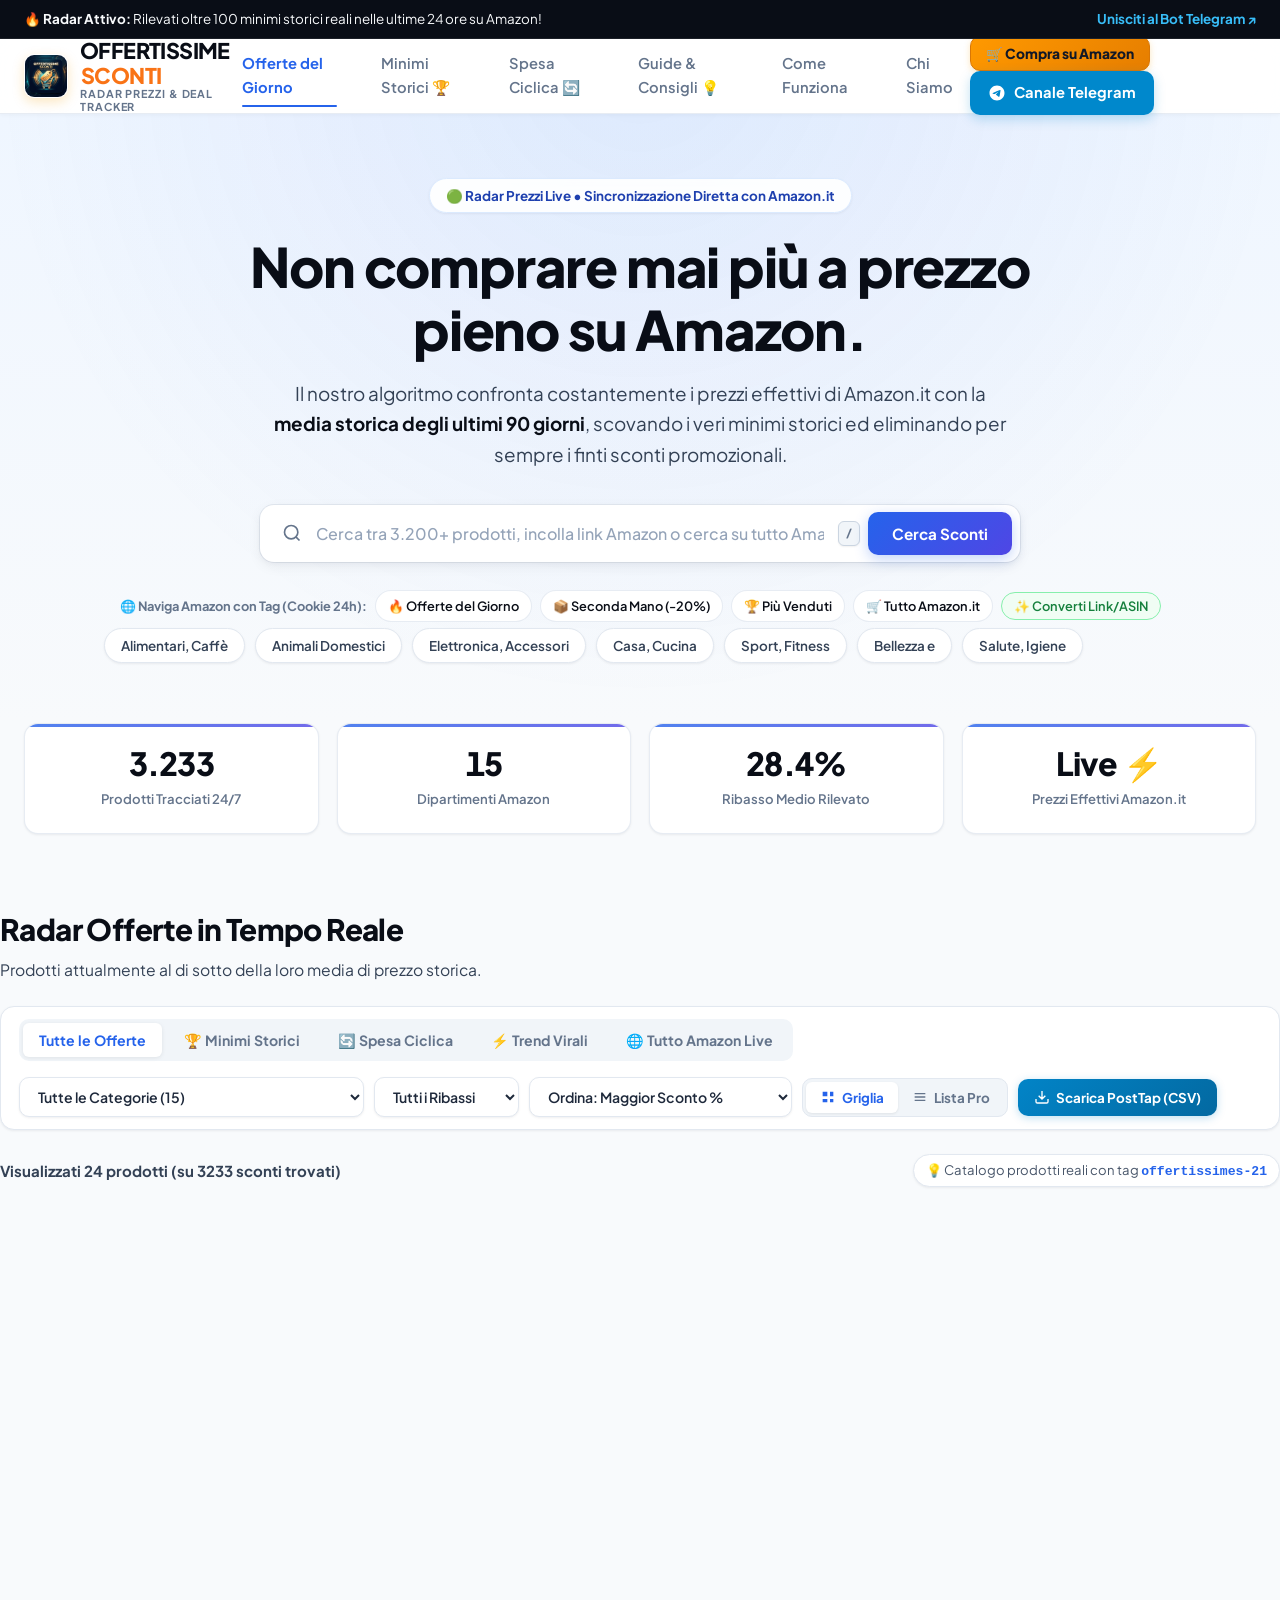
==== web/index.html @ 14c456f6 "feat: Add Interactive Universal Amazon Search, ASIN Converter & 24h Cookie Shopping Gateway" ====
<!DOCTYPE html>
<html lang="it">
<head>
  <meta charset="UTF-8">
  <meta name="viewport" content="width=device-width, initial-scale=1.0">
  <title>OffertissimeSconti | Il Radar dei Minimi Storici e Offerte su Amazon</title>
  <meta name="description" content="OffertissimeSconti monitora i migliori prodotti ciclici e virali su Amazon. Scopri i veri ribassi di prezzo, grafici storici avanzati e allarmi minimi storici in tempo reale.">
  <link rel="stylesheet" href="style.css">
  <link rel="icon" type="image/jpeg" href="images/logo.jpg">
  <link rel="apple-touch-icon" href="images/logo.jpg">
  <link rel="preconnect" href="https://fonts.googleapis.com">
  <link rel="preconnect" href="https://fonts.gstatic.com" crossorigin>
  <link href="https://fonts.googleapis.com/css2?family=Plus+Jakarta+Sans:wght@400;500;600;700;800&display=swap" rel="stylesheet">
</head>
<body>

  <!-- Top Announcement Bar -->
  <aside class="top-bar" aria-label="Annuncio">
    <div class="container top-bar-content">
      <span>🔥 <strong>Radar Attivo:</strong> Rilevati oltre 100 minimi storici reali nelle ultime 24 ore su Amazon!</span>
      <a href="https://t.me/offertissimesconti_radar_bot" target="_blank" rel="noopener" class="top-bar-link">Unisciti al Bot Telegram ↗</a>
    </div>
  </aside>

  <!-- Main Navigation -->
  <header class="site-header">
    <div class="container header-container">
      <a href="/" class="brand-logo" aria-label="Home OffertissimeSconti">
        <img src="images/logo.jpg" alt="Logo OffertissimeSconti" class="header-logo-img">
        <div class="logo-text">
          <span class="logo-main">OFFERTISSIME</span><span class="logo-accent">SCONTI</span>
          <span class="logo-tagline">Radar Prezzi & Deal Tracker</span>
        </div>
      </a>

      <nav class="nav-menu" aria-label="Navigazione Principale">
        <a href="#offerte" class="nav-link active">Offerte del Giorno</a>
        <a href="#minimi-storici" class="nav-link" id="nav-atl">Minimi Storici 🏆</a>
        <a href="#ciclici" class="nav-link" id="nav-cyclical">Spesa Ciclica 🔄</a>
        <a href="#guide" class="nav-link">Guide & Consigli 💡</a>
        <a href="#come-funziona" class="nav-link">Come Funziona</a>
        <a href="#chi-siamo" class="nav-link">Chi Siamo</a>
      </nav>

      <div class="header-actions">
        <button id="openAmazonGatewayBtn" class="btn btn-amazon-header" title="Supporta il canale con i tuoi acquisti su Amazon">
          🛒 Compra su Amazon
        </button>
        <a href="https://t.me/offertissimesconti_radar_bot" target="_blank" rel="noopener" class="btn btn-telegram">
          <svg class="tg-icon" viewBox="0 0 24 24" width="18" height="18" fill="currentColor">
            <path d="M12 2C6.48 2 2 6.48 2 12s4.48 10 10 10 10-4.48 10-10S17.52 2 12 2zm4.64 6.8c-.15 1.58-.8 5.42-1.13 7.19-.14.75-.42 1-.68 1.03-.58.05-1.02-.38-1.58-.75-.88-.58-1.38-.94-2.23-1.5-.99-.65-.35-1.01.22-1.59.15-.15 2.71-2.48 2.76-2.69a.2.2 0 00-.05-.18c-.06-.05-.14-.03-.21-.02-.09.02-1.49.95-4.22 2.79-.4.27-.76.41-1.08.4-.36-.01-1.04-.2-1.55-.37-.63-.2-1.12-.31-1.08-.66.02-.18.27-.36.75-.55 2.92-1.27 4.86-2.11 5.83-2.52 2.78-1.16 3.35-1.36 3.73-1.36.08 0 .27.02.39.12.1.08.13.19.14.27-.01.06-.01.19-.04.34z"/>
          </svg>
          Canale Telegram
        </a>
      </div>
    </div>
  </header>

  <!-- Hero Section -->
  <section class="hero-section">
    <div class="container hero-container">
      <div class="hero-badge">🟢 Radar Prezzi Live • Sincronizzazione Diretta con Amazon.it</div>
      <h1 class="hero-title">Non comprare mai più a prezzo pieno su Amazon.</h1>
      <p class="hero-subtitle">
        Il nostro algoritmo confronta costantemente i prezzi effettivi di Amazon.it con la <strong>media storica degli ultimi 90 giorni</strong>, scovando i veri minimi storici ed eliminando per sempre i finti sconti promozionali.
      </p>

      <!-- Search Bar Wrapper with Interactive Live Dropdown -->
      <div class="search-box-wrapper">
        <div class="search-box">
          <svg class="search-icon" viewBox="0 0 24 24" width="20" height="20" fill="none" stroke="currentColor" stroke-width="2">
            <circle cx="11" cy="11" r="8"></circle>
            <line x1="21" y1="21" x2="16.65" y2="16.65"></line>
          </svg>
          <input type="text" id="searchInput" placeholder="Cerca tra 3.200+ prodotti, incolla link Amazon o cerca su tutto Amazon.it..." autocomplete="off">
          <kbd class="search-kbd" title="Scorciatoia tastiera per cercare">/</kbd>
          <button id="clearSearchBtn" class="clear-search-btn hidden" aria-label="Cancella ricerca" title="Cancella ricerca">&times;</button>
          <button id="searchBtn" class="btn btn-primary">Cerca Sconti</button>
        </div>
        <!-- Live Search Suggestions Dropdown -->
        <div id="searchSuggestionsDropdown" class="search-suggestions-dropdown hidden"></div>
      </div>

      <!-- Quick Amazon Gateway Shortcuts -->
      <div class="amazon-quick-shortcuts">
        <span class="shortcut-label">🌐 Naviga Amazon con Tag (Cookie 24h):</span>
        <a href="https://www.amazon.it/gp/goldbox?tag=offertissimes-21" target="_blank" rel="noopener sponsored" class="quick-link-pill">🔥 Offerte del Giorno</a>
        <a href="https://www.amazon.it/warehouse-deals?tag=offertissimes-21" target="_blank" rel="noopener sponsored" class="quick-link-pill">📦 Seconda Mano (-20%)</a>
        <a href="https://www.amazon.it/gp/bestsellers?tag=offertissimes-21" target="_blank" rel="noopener sponsored" class="quick-link-pill">🏆 Più Venduti</a>
        <a href="https://www.amazon.it/?tag=offertissimes-21" target="_blank" rel="noopener sponsored" class="quick-link-pill">🛒 Tutto Amazon.it</a>
        <button id="btnOpenConverterHero" class="quick-link-pill pill-highlight">✨ Converti Link/ASIN</button>
      </div>

      <!-- Quick Category Chips -->
      <div class="chips-container" id="categoryChips">
        <!-- Rendered dynamically -->
      </div>
    </div>
  </section>

  <!-- Live Stats Bar -->
  <section class="stats-section">
    <div class="container stats-grid">
      <div class="stat-card">
        <span class="stat-num" id="statProducts">3.231</span>
        <span class="stat-label">Prodotti Tracciati 24/7</span>
      </div>
      <div class="stat-card">
        <span class="stat-num" id="statCategories">15</span>
        <span class="stat-label">Dipartimenti Amazon</span>
      </div>
      <div class="stat-card">
        <span class="stat-num">28.4%</span>
        <span class="stat-label">Ribasso Medio Rilevato</span>
      </div>
      <div class="stat-card">
        <span class="stat-num">Live ⚡</span>
        <span class="stat-label">Prezzi Effettivi Amazon.it</span>
      </div>
    </div>
  </section>

  <!-- Deals & Catalog Section -->
  <main class="main-content container" id="offerte">
    <div class="section-header">
      <div>
        <h2 class="section-title">Radar Offerte in Tempo Reale</h2>
        <p class="section-desc">Prodotti attualmente al di sotto della loro media di prezzo storica.</p>
      </div>

      <!-- Filters & Tabs -->
      <div class="filters-toolbar">
        <div class="filter-tabs">
          <button class="tab-btn active" data-filter="all">Tutte le Offerte</button>
          <button class="tab-btn" data-filter="atl">🏆 Minimi Storici</button>
          <button class="tab-btn" data-filter="cyclical">🔄 Spesa Ciclica</button>
          <button class="tab-btn" data-filter="viral">⚡ Trend Virali</button>
          <button class="tab-btn" data-filter="live_amazon" id="tabLiveAmazon" title="Cerca su tutto il catalogo Amazon.it in tempo reale">🌐 Tutto Amazon Live</button>
        </div>

        <div class="filter-dropdowns">
          <select id="categorySelect" aria-label="Filtra per Categoria">
            <option value="">Tutte le Categorie (15)</option>
          </select>

          <select id="discountSelect" aria-label="Sconto Minimo">
            <option value="0">Tutti i Ribassi</option>
            <option value="15">Sconto ≥ 15%</option>
            <option value="25">Sconto ≥ 25%</option>
            <option value="35">Sconto ≥ 35%</option>
          </select>

          <select id="sortSelect" aria-label="Ordinamento">
            <option value="drop">Ordina: Maggior Sconto %</option>
            <option value="price_asc">Ordina: Prezzo Minore (€)</option>
            <option value="price_desc">Ordina: Prezzo Maggiore (€)</option>
            <option value="atl">Ordina: Minimo Storico</option>
            <option value="cycle">Ordina: Frequenza Consumabile</option>
          </select>

          <!-- View Mode Toggle (Grid vs Smart List) -->
          <div class="view-mode-toggle" role="group" aria-label="Modalità di visualizzazione">
            <button id="viewGridBtn" class="view-btn active" title="Vista Griglia con Grafici Storici" aria-label="Vista Griglia">
              <svg width="16" height="16" viewBox="0 0 24 24" fill="currentColor">
                <path d="M4 4h7v7H4zm11 0h5v7h-5zM4 15h7v5H4zm11 0h5v5h-5z"/>
              </svg>
              <span>Griglia</span>
            </button>
            <button id="viewListBtn" class="view-btn" title="Vista Tabella / Lista Professionale" aria-label="Vista Lista">
              <svg width="16" height="16" viewBox="0 0 24 24" fill="currentColor">
                <path d="M4 6h16v2H4zm0 5h16v2H4zm0 5h16v2H4z"/>
              </svg>
              <span>Lista Pro</span>
            </button>
          </div>

          <!-- PostTap / Creator Bulk Export Button -->
          <a href="offertissimesconti_posttap_export.csv" download="offertissimesconti_posttap_export.csv" id="btnExportPosttap" class="btn btn-export" title="Scarica tutti i link di affiliazione per PostTap">
            <svg width="16" height="16" viewBox="0 0 24 24" fill="none" stroke="currentColor" stroke-width="2">
              <path d="M21 15v4a2 2 0 01-2 2H5a2 2 0 01-2-2v-4M7 10l5 5 5-5M12 15V3"/>
            </svg>
            <span>Scarica PostTap (CSV)</span>
          </a>
        </div>
      </div>
    </div>

    <!-- Active Filters Badge / Counter & Info Bar -->
    <div class="results-info-bar">
      <span id="resultsCount">Caricamento prodotti in corso...</span>
      <span class="export-hint">💡 Catalogo prodotti reali con tag <code>offertissimes-21</code></span>
    </div>

    <!-- Universal Search Banner (Attivo durante le ricerche su Amazon) -->
    <div id="universalSearchBanner" class="universal-search-banner hidden"></div>

    <!-- Products Grid -->
    <div class="products-grid" id="productsGrid">
      <!-- Injected via JavaScript -->
    </div>

    <!-- Pagination / Load More -->
    <div class="load-more-container">
      <button id="loadMoreBtn" class="btn btn-outline">Carica Altri Prodotti</button>
    </div>
  </main>

  <!-- How It Works Section -->
  <section class="info-section bg-alt" id="come-funziona">
    <div class="container">
      <div class="section-header text-center">
        <h2 class="section-title">Come Funziona il Motore di OffertissimeSconti</h2>
        <p class="section-desc">Trasparenza totale: ecco perché i nostri dati ti fanno risparmiare fino al 40% ogni mese.</p>
      </div>

      <div class="steps-grid">
        <div class="step-card">
          <div class="step-icon">📡</div>
          <h3>1. Polling Costante Prezzi</h3>
          <p>I nostri server interrogano Amazon ogni ora, registrando ogni variazione di prezzo dei migliori prodotti ad alta frequenza di acquisto.</p>
        </div>
        <div class="step-card">
          <div class="step-icon">📉</div>
          <h3>2. Calcolo Media Storica a 90 Giorni</h3>
          <p>Confrontiamo il prezzo di oggi con la media mobile degli ultimi 30 e 90 giorni. Se il prezzo di listino è stato gonfiato per fingere uno sconto, il nostro algoritmo lo scarta.</p>
        </div>
        <div class="step-card">
          <div class="step-icon">🔔</div>
          <h3>3. Allarme Minimo Storico Istantaneo</h3>
          <p>Non appena un prodotto tocca il suo minimo storico o scende sotto la soglia desiderata, inviamo l'avviso immediato nel Bot Telegram e sul sito.</p>
        </div>
      </div>
    </div>
  </section>

  <!-- Editorial Section: Osservatorio Prezzi & Guide al Risparmio (Amazon Compliance) -->
  <section class="guides-section container" id="guide">
    <div class="section-header text-center">
      <span class="badge-pill">Osservatorio Indipendente Prezzi</span>
      <h2 class="section-title">Guide all'Acquisto & Analisi del Risparmio Reale</h2>
      <p class="section-desc">Articoli di approfondimento, strategie di spesa ciclica e metodologie per riconoscere le vere occasioni su Amazon.</p>
    </div>

    <div class="guides-grid">
      <!-- Guida 1 -->
      <article class="guide-card">
        <div class="guide-meta">
          <span class="guide-tag">Algoritmo Radar</span>
          <span class="guide-date">Aggiornato Ottobre 2026</span>
        </div>
        <h3 class="guide-title">Come Smascherare i Falsi Sconti: Il Metodo della Media Mobile a 90 Giorni</h3>
        <p class="guide-excerpt">
          Molti e-commerce mostrano vistosi bollini "-40%", calcolati però rispetto al prezzo consigliato dal produttore (MSRP) o a un picco artificiale di pochi giorni prima. Il vero risparmio si misura solo confrontando l'offerta attuale con la <strong>media ponderata degli ultimi 90 giorni</strong>. Scopri come il nostro algoritmo elimina le false promozioni prima che arrivino sul canale Telegram.
        </p>
        <div class="guide-highlights">
          <div class="highlight-item">📌 <strong>Regola d'oro:</strong> Mai valutare lo sconto sul prezzo barrato, ma sul minimo degli ultimi 3 mesi.</div>
          <div class="highlight-item">📊 <strong>Volatilità prezzi:</strong> Su oltre il 35% dei prodotti tecnologici i prezzi oscillano settimanalmente.</div>
        </div>
      </article>

      <!-- Guida 2 -->
      <article class="guide-card">
        <div class="guide-meta">
          <span class="guide-tag">Strategia Spesa Ciclica</span>
          <span class="guide-date">Aggiornato Ottobre 2026</span>
        </div>
        <h3 class="guide-title">La Strategia dei Consumabili: Risparmiare oltre 500€/anno su Filtri Acqua, Caffè e Detersivi</h3>
        <p class="guide-excerpt">
          I prodotti a consumo ricorrente (come le <strong>cartucce filtro Aqualogis Pure+ e Brita Maxtra</strong> per caraffe filtranti, le capsule di caffè o i detersivi per lavastoviglie) hanno cicli di consumo prevedibili (30-90 giorni). Monitorando l'andamento con gli allarmi di prezzo, le famiglie italiane possono fare scorta strategica nel punto di minimo storico, abbattendo il costo annuo della spesa fino al 38%.
        </p>
        <div class="guide-highlights">
          <div class="highlight-item">💧 <strong>Esempio Filtri Caraffa:</strong> Monitorare confezioni multiple quando il prezzo scende sotto 5,50€ a cartuccia.</div>
          <div class="highlight-item">🔄 <strong>Pianificazione:</strong> Imposta un allarme 15 giorni prima dell'esaurimento della scorta domestica.</div>
        </div>
      </article>

      <!-- Guida 3 -->
      <article class="guide-card">
        <div class="guide-meta">
          <span class="guide-tag">Dynamic Pricing</span>
          <span class="guide-date">Aggiornato Ottobre 2026</span>
        </div>
        <h3 class="guide-title">Prime Day, Offerte Lampo e Algoritmi Amazon: Quando Conviene Comprare?</h3>
        <p class="guide-excerpt">
          Gli algoritmi di pricing dinamico di Amazon modificano i listini milioni di volte al giorno in base alla disponibilità a magazzino, alla concorrenza e alla domanda. Analizzando il nostro storico su oltre 3.300 SKU, abbiamo rilevato che i minimi storici assoluti si registrano spesso nei giorni infrasettimanali fuori dai periodi di picco pubblicitario, quando la concorrenza tra venditori terzi è massima.
        </p>
        <div class="guide-highlights">
          <div class="highlight-item">⚡ <strong>Offerte Lampo:</strong> L'80% delle offerte a tempo termina entro 4 ore o esaurimento scorte.</div>
          <div class="highlight-item">🔔 <strong>Automazione:</strong> Utilizzare bot di tracciamento istantaneo evita di perdere i ribassi non annunciati.</div>
        </div>
      </article>
    </div>
  </section>

  <!-- About Us Section (Crucial for Amazon Associates Approval) -->
  <section class="about-section container" id="chi-siamo">
    <div class="about-card">
      <div class="about-content">
        <h2>Chi Siamo & La Nostra Missione</h2>
        <p>
          <strong>OffertissimeSconti</strong> nasce come osservatorio indipendente per aiutare i consumatori a fare acquisti intelligenti su Amazon.
          Viviamo in un'epoca in cui i prezzi degli e-commerce cambiano decine di volte al giorno e molti "sconti" sono solo prezzi gonfiati ad arte.
        </p>
        <p>
          La nostra missione è fornire <strong>dati oggettivi, storici e trasparenti</strong> su consumabili ciclici (caffè, integratori, detersivi, cura personale, prodotti per bambini e animali) e gadget tecnologici di tendenza.
          Grazie al nostro database, ogni utente può verificare se l'offerta del giorno è un affare reale o solo marketing.
        </p>
        <div class="about-badges">
          <span>✓ Monitoraggio Indipendente</span>
          <span>✓ Zero Costi per l'Utente</span>
          <span>✓ Algoritmo Anti-Falso Sconto</span>
        </div>
      </div>
    </div>
  </section>

  <!-- Telegram CTA Section -->
  <section class="cta-banner container">
    <div class="cta-banner-content">
      <div class="cta-text">
        <h2>Non farti sfuggire i cali di prezzo lampo!</h2>
        <p>Molti minimi storici durano meno di 4 ore. Ricevi gli alert in tempo reale sul nostro Bot Telegram gratuito.</p>
      </div>
      <a href="https://t.me/offertissimesconti_radar_bot" target="_blank" rel="noopener" class="btn btn-telegram-large">
        ⚡ Avvia il Bot Telegram Gratuito
      </a>
    </div>
  </section>

  <!-- Footer with Mandatory Amazon Disclosure -->
  <footer class="site-footer">
    <div class="container footer-container">
      <div class="footer-col footer-brand">
        <div class="brand-logo footer-logo">
          <img src="images/logo.jpg" alt="Logo OffertissimeSconti" class="footer-logo-img">
          <span class="logo-main">OFFERTISSIME</span><span class="logo-accent">SCONTI</span>
        </div>
        <p class="footer-text">
          La piattaforma di riferimento per il tracciamento dei prezzi, minimi storici e offerte verificate su Amazon.
        </p>
      </div>

      <div class="footer-col">
        <h4>Navigazione</h4>
        <ul class="footer-links">
          <li><a href="#offerte">Offerte del Giorno</a></li>
          <li><a href="#minimi-storici">Minimi Storici 🏆</a></li>
          <li><a href="#ciclici">Spesa Ciclica 🔄</a></li>
          <li><a href="#come-funziona">Come Funziona</a></li>
        </ul>
      </div>

      <div class="footer-col">
        <h4>Informazioni Legali</h4>
        <ul class="footer-links">
          <li><a href="#privacy">Informativa Privacy</a></li>
          <li><a href="#termini">Termini di Utilizzo</a></li>
          <li><a href="#cookie">Cookie Policy</a></li>
          <li><a href="#contatti">Contatti</a></li>
        </ul>
      </div>

      <div class="footer-col">
        <h4>Canali Ufficiali</h4>
        <ul class="footer-links">
          <li><a href="https://t.me/offertissimesconti_radar_bot" target="_blank" rel="noopener">Bot Telegram Ufficiale</a></li>
          <li><a href="https://t.me/offertissimesconti" target="_blank" rel="noopener">Canale Offerte Telegram</a></li>
          <li><a href="mailto:info@offertissimesconti.it">Supporto Email</a></li>
        </ul>
      </div>
    </div>

    <!-- Mandatory Legal Amazon Disclosure Bar -->
    <div class="footer-disclosure">
      <div class="container">
        <p class="amazon-disclaimer">
          <strong>Dichiarazione di Affiliazione Amazon:</strong> OffertissimeSconti partecipa al Programma Affiliazione Amazon Europe S.à r.l., un programma pubblicitario di affiliazione progettato per fornire ai siti un mezzo per guadagnare commissioni pubblicitarie mediante la creazione di collegamenti ad Amazon.it. In qualità di Affiliato Amazon, OffertissimeSconti riceve un guadagno per ciascun acquisto idoneo.
        </p>
        <p class="disclaimer-sub">
          I prezzi e la disponibilità dei prodotti sono accurati alla data e ora indicata e sono soggetti a modifiche. Qualsiasi informazione di prezzo e disponibilità visualizzata su Amazon al momento dell'acquisto si applicherà all'acquisto del prodotto. Amazon e il logo Amazon sono marchi registrati di Amazon.com, Inc. o delle sue affiliate.
        </p>
        <p class="copyright">
          © 2026 OffertissimeSconti. Tutti i diritti riservati. Piattaforma indipendente di monitoraggio prezzi e comparazione commerciale.
        </p>
      </div>
    </div>
  </footer>

  <!-- Modal: Imposta Allerta Prezzo -->
  <dialog id="alertDialog" class="modal-dialog">
    <div class="modal-box">
      <div class="modal-header">
        <h3 id="modalTitle">Imposta Allerta Prezzo</h3>
        <button id="closeModalBtn" class="close-btn" aria-label="Chiudi finestra">&times;</button>
      </div>
      <div class="modal-body">
        <p id="modalProductName" class="modal-product-name"></p>
        <div class="modal-prices">
          <div>Prezzo Attuale: <strong id="modalCurrentPrice">€0.00</strong></div>
          <div>Minimo Storico: <strong id="modalAtlPrice" class="text-green">€0.00</strong></div>
        </div>

        <form id="alertForm">
          <label for="targetPriceInput">Avvisami quando scende sotto questo prezzo (€):</label>
          <div class="quick-price-chips" style="display:flex; gap:8px; margin-bottom:12px; flex-wrap:wrap;">
            <button type="button" class="btn-quick-price" data-pct="0.90" style="padding:5px 12px; font-size:0.8rem; border-radius:8px; border:1px solid #cbd5e1; background:#f8fafc; font-weight:700; cursor:pointer;">-10%</button>
            <button type="button" class="btn-quick-price" data-pct="0.85" style="padding:5px 12px; font-size:0.8rem; border-radius:8px; border:1px solid #cbd5e1; background:#f8fafc; font-weight:700; cursor:pointer;">-15%</button>
            <button type="button" class="btn-quick-price" data-pct="0.80" style="padding:5px 12px; font-size:0.8rem; border-radius:8px; border:1px solid #cbd5e1; background:#f8fafc; font-weight:700; cursor:pointer;">-20%</button>
            <button type="button" class="btn-quick-price-atl" style="padding:5px 12px; font-size:0.8rem; border-radius:8px; border:1px solid #a7f3d0; background:#ecfdf5; color:#047857; font-weight:700; cursor:pointer;">🏆 Al Minimo Storico</button>
          </div>
          <input type="number" id="targetPriceInput" step="0.10" min="1" required>

          <label for="contactInput">Tuo Username Telegram o Email per la notifica:</label>
          <input type="text" id="contactInput" placeholder="@tuo_username o tua@email.it" required>

          <button type="submit" class="btn btn-primary btn-block">Salva Allerta Personale</button>
        </form>
        <div id="alertFeedback" class="alert-feedback hidden"></div>
      </div>
    </div>
  </dialog>

  <!-- Modal: Pagine Legali e Informative (Privacy, Termini, Cookie, Contatti) -->
  <dialog id="legalDialog" class="modal-dialog">
    <div class="modal-box modal-box-large">
      <div class="modal-header">
        <h3 id="legalModalTitle">Informazioni Legali</h3>
        <button id="closeLegalModalBtn" class="close-btn" aria-label="Chiudi finestra">&times;</button>
      </div>
      <div class="modal-body legal-content" id="legalModalBody">
        <!-- Contenuto dinamico inserito via JS -->
      </div>
    </div>
  </dialog>

  <!-- Modal: Grafico Storico & Analisi Prezzi Reale -->
  <dialog id="chartDialog" class="modal-dialog">
    <div class="modal-box modal-box-large">
      <div class="modal-header">
        <div>
          <span class="badge-pill" style="font-size:0.75rem; background:#eff6ff; color:#2563eb;">Radar Prezzi Storici • Amazon.it</span>
          <h3 id="chartModalTitle" style="margin-top:4px;">Andamento Storico Prezzi Reale (1 Anno / 12 Mesi)</h3>
        </div>
        <button id="closeChartModalBtn" class="close-btn" aria-label="Chiudi finestra">&times;</button>
      </div>
      <div class="modal-body" id="chartModalBody">
        <!-- Generato dinamicamente via JavaScript -->
      </div>
    </div>
  </dialog>

  <!-- Modal: Amazon Shopping Gateway & Convertitore ASIN -->
  <dialog id="amazonGatewayDialog" class="modal-dialog">
    <div class="modal-box modal-box-large">
      <div class="modal-header">
        <div>
          <span class="badge-pill" style="font-size:0.75rem; background:#fef3c7; color:#b45309;">Supporta OffertissimeSconti a Costo Zero</span>
          <h3 id="amazonGatewayModalTitle" style="margin-top:4px;">🛒 Shopping Gateway Ufficiale Amazon.it</h3>
        </div>
        <button id="closeAmazonGatewayModalBtn" class="close-btn" aria-label="Chiudi finestra">&times;</button>
      </div>
      <div class="modal-body" id="amazonGatewayModalBody">
        <div class="gateway-explainer">
          <p>
            Stai per comprare qualsiasi articolo su Amazon che non è attualmente presente nel nostro radar sconti? 
            <strong>Puoi supportare il nostro canale e il nostro lavoro senza spendere un solo centesimo in più!</strong>
          </p>
          <div class="cookie-rule-box">
            <span class="cookie-rule-icon">⏱️</span>
            <div>
              <strong>Come funziona la Sessione di Tracciamento Amazon (24 Ore / 89 Giorni):</strong>
              <p>
                Nel momento in cui clicchi su uno qualsiasi dei nostri link o converti un prodotto, Amazon attiva sul tuo browser il nostro tag affiliato (<code>offertissimes-21</code>) 
                per le <strong>successive 24 ore</strong>. Qualsiasi acquisto completerai su Amazon (in qualunque categoria, anche cercando altri prodotti o cambiando decine di pagine) 
                riconoscerà una piccola commissione al nostro canale. Il prezzo finale per te è <strong>identico al centesimo</strong>. 
                Inoltre, se aggiungi articoli al carrello, il tracciamento rimane valido fino a <strong>89 giorni</strong>!
              </p>
            </div>
          </div>
        </div>

        <!-- Tool: Convertitore Link / ASIN Rapido -->
        <div class="converter-box">
          <h4>🔗 Convertitore Rapido Link o ASIN Amazon</h4>
          <p class="converter-sub">Hai già il link o il codice ASIN del prodotto che vuoi comprare? Incollalo qui sotto:</p>
          <div class="converter-input-row">
            <input type="text" id="converterInput" placeholder="Incolla link Amazon (es. amazon.it/dp/B08...) o ASIN (es. B08N5WRWNW)">
            <button id="converterBtn" class="btn btn-primary">Genera Link Affiliato 🚀</button>
          </div>
          <div id="converterResult" class="converter-result hidden"></div>
        </div>

        <!-- Hub Reparti Amazon -->
        <h4 style="margin-top: 24px; margin-bottom: 12px; font-size: 1.1rem;">🌐 Esplora i Reparti Ufficiali con Tag Attivo</h4>
        <div class="departments-grid">
          <a href="https://www.amazon.it/?tag=offertissimes-21" target="_blank" rel="noopener sponsored" class="dept-card">
            <span class="dept-icon">🛒</span>
            <div>
              <strong>Homepage Amazon.it</strong>
              <span>Navigazione libera con cookie 24h</span>
            </div>
          </a>
          <a href="https://www.amazon.it/gp/goldbox?tag=offertissimes-21" target="_blank" rel="noopener sponsored" class="dept-card">
            <span class="dept-icon">🔥</span>
            <div>
              <strong>Offerte del Giorno & Lampo</strong>
              <span>Sconti a tempo limitato di oggi</span>
            </div>
          </a>
          <a href="https://www.amazon.it/warehouse-deals?tag=offertissimes-21" target="_blank" rel="noopener sponsored" class="dept-card">
            <span class="dept-icon">📦</span>
            <div>
              <strong>Amazon Seconda Mano</strong>
              <span>Resi garantiti con sconto fino a -20%</span>
            </div>
          </a>
          <a href="https://www.amazon.it/gp/bestsellers?tag=offertissimes-21" target="_blank" rel="noopener sponsored" class="dept-card">
            <span class="dept-icon">🏆</span>
            <div>
              <strong>I Più Venduti (Bestseller)</strong>
              <span>Classifiche aggiornate in tempo reale</span>
            </div>
          </a>
          <a href="https://www.amazon.it/s?i=electronics&tag=offertissimes-21" target="_blank" rel="noopener sponsored" class="dept-card">
            <span class="dept-icon">💻</span>
            <div>
              <strong>Elettronica & Informatica</strong>
              <span>Smartphone, PC, cuffie e smart home</span>
            </div>
          </a>
          <a href="https://www.amazon.it/s?i=kitchen&tag=offertissimes-21" target="_blank" rel="noopener sponsored" class="dept-card">
            <span class="dept-icon">🏡</span>
            <div>
              <strong>Casa & Cucina</strong>
              <span>Piccoli elettrodomestici e arredo</span>
            </div>
          </a>
          <a href="https://www.amazon.it/s?i=beauty&tag=offertissimes-21" target="_blank" rel="noopener sponsored" class="dept-card">
            <span class="dept-icon">💄</span>
            <div>
              <strong>Bellezza & Cura Persona</strong>
              <span>Skincare, profumi e igiene</span>
            </div>
          </a>
          <a href="https://www.amazon.it/s?i=baby&tag=offertissimes-21" target="_blank" rel="noopener sponsored" class="dept-card">
            <span class="dept-icon">👶</span>
            <div>
              <strong>Prima Infanzia & Famiglia</strong>
              <span>Pannolini, seggiolini e accessori</span>
            </div>
          </a>
        </div>
      </div>
    </div>
  </dialog>

  <!-- Floating Scroll To Top Button -->
  <button id="scrollTopBtn" class="scroll-top-btn" aria-label="Torna all'inizio della pagina" title="Torna in cima">
    <svg width="20" height="20" viewBox="0 0 24 24" fill="none" stroke="currentColor" stroke-width="2.5" stroke-linecap="round" stroke-linejoin="round">
      <path d="M18 15l-6-6-6 6"/>
    </svg>
  </button>

  <!-- Live Toast Feedback Notification Container -->
  <div id="toastContainer" class="toast-container" aria-live="polite"></div>

  <script src="app.js?v=2.5"></script>
</body>
</html>
---- web/style.css ----
/* ==========================================================================
   OFFERTISSIMESCONTI - Ultra-Modern Design System & Top-Trend UI/UX
   ========================================================================== */

:root {
  /* Color Palette */
  --primary: #2563eb;
  --primary-hover: #1d4ed8;
  --primary-light: #eff6ff;
  --primary-gradient: linear-gradient(135deg, #2563eb 0%, #4f46e5 100%);
  --accent: #f97316;
  --accent-hover: #ea580c;
  --accent-gradient: linear-gradient(135deg, #f97316 0%, #ef4444 100%);
  --amazon-gold: #f59e0b;
  --amazon-gold-hover: #d97706;
  --amazon-gradient: linear-gradient(135deg, #fbbf24 0%, #f59e0b 60%, #d97706 100%);
  --success: #10b981;
  --success-bg: #ecfdf5;
  --success-border: #a7f3d0;
  --danger: #ef4444;
  --danger-bg: #fef2f2;
  --danger-border: #fecaca;

  /* Neutrals & Surfaces */
  --text-main: #090d16;
  --text-secondary: #334155;
  --text-muted: #64748b;
  --bg-main: #f8fafc;
  --bg-card: #ffffff;
  --bg-alt: #f1f5f9;
  --border: #e2e8f0;
  --border-subtle: rgba(226, 232, 240, 0.8);
  --border-focus: rgba(37, 99, 235, 0.35);

  /* Radius & Spacing */
  --radius-xs: 6px;
  --radius-sm: 10px;
  --radius-md: 14px;
  --radius-lg: 20px;
  --radius-xl: 28px;
  --radius-pill: 9999px;

  /* Elevation & Shadows */
  --shadow-sm: 0 1px 3px rgba(15, 23, 42, 0.05), 0 1px 2px rgba(15, 23, 42, 0.02);
  --shadow-md: 0 4px 14px rgba(15, 23, 42, 0.06), 0 2px 4px rgba(15, 23, 42, 0.03);
  --shadow-lg: 0 12px 30px rgba(15, 23, 42, 0.08), 0 4px 12px rgba(15, 23, 42, 0.04);
  --shadow-hover: 0 20px 35px -5px rgba(15, 23, 42, 0.1), 0 8px 16px -6px rgba(15, 23, 42, 0.06);
  --shadow-glow: 0 0 25px rgba(37, 99, 235, 0.18);

  /* Telegram Brand */
  --telegram: #0088cc;
  --telegram-hover: #0077b5;

  /* Transitions */
  --transition-fast: 0.15s cubic-bezier(0.16, 1, 0.3, 1);
  --transition-normal: 0.25s cubic-bezier(0.16, 1, 0.3, 1);
  --transition-spring: 0.35s cubic-bezier(0.34, 1.56, 0.64, 1);
}

*, *::before, *::after {
  box-sizing: border-box;
  margin: 0;
  padding: 0;
}

html {
  scroll-behavior: smooth;
  scroll-padding-top: 85px;
}

body {
  font-family: 'Plus Jakarta Sans', -apple-system, BlinkMacSystemFont, "Segoe UI", Roboto, sans-serif;
  background-color: var(--bg-main);
  color: var(--text-main);
  line-height: 1.6;
  -webkit-font-smoothing: antialiased;
  -moz-osx-font-smoothing: grayscale;
  overflow-x: hidden;
  font-feature-settings: "cv02", "cv03", "cv04", "cv11";
}

.container {
  width: 100%;
  max-width: 1280px;
  margin: 0 auto;
  padding: 0 24px;
}

a {
  color: inherit;
  text-decoration: none;
}

button, input, select {
  font-family: inherit;
}

/* Tabular numbers for price accuracy */
.table-price, .price-current, .price-old, .stat-num, .metric-pill-value {
  font-variant-numeric: tabular-nums;
}

/* ==========================================================================
   Top Announcement Bar
   ========================================================================== */
.top-bar {
  background: #090d16;
  color: #f8fafc;
  font-size: 0.84rem;
  padding: 8px 0;
  border-bottom: 1px solid rgba(255, 255, 255, 0.08);
  position: relative;
  z-index: 101;
}

.top-bar-content {
  display: flex;
  justify-content: space-between;
  align-items: center;
  flex-wrap: wrap;
  gap: 12px;
}

.top-bar-link {
  color: #38bdf8;
  font-weight: 700;
  display: inline-flex;
  align-items: center;
  gap: 4px;
  transition: color var(--transition-fast);
}

.top-bar-link:hover {
  color: #7dd3fc;
  text-decoration: underline;
}

/* ==========================================================================
   Header Navigation (Glassmorphic Sticky Nav)
   ========================================================================== */
.site-header {
  background: rgba(255, 255, 255, 0.88);
  backdrop-filter: blur(16px);
  -webkit-backdrop-filter: blur(16px);
  border-bottom: 1px solid var(--border-subtle);
  position: sticky;
  top: 0;
  z-index: 100;
  box-shadow: 0 1px 4px rgba(15, 23, 42, 0.04);
  transition: background var(--transition-normal);
}

.header-container {
  display: flex;
  align-items: center;
  justify-content: space-between;
  height: 74px;
}

.brand-logo {
  display: flex;
  align-items: center;
  gap: 12px;
  transition: transform var(--transition-fast);
}

.brand-logo:hover {
  transform: translateY(-1px);
}

.header-logo-img {
  width: 44px;
  height: 44px;
  border-radius: var(--radius-sm);
  object-fit: cover;
  box-shadow: 0 4px 12px rgba(245, 158, 11, 0.25);
  border: 1px solid rgba(255, 255, 255, 0.15);
  transition: transform var(--transition-fast);
}

.footer-logo-img {
  width: 38px;
  height: 38px;
  border-radius: var(--radius-sm);
  object-fit: cover;
  margin-right: 8px;
  vertical-align: middle;
}

.logo-icon {
  font-size: 1.6rem;
  background: var(--primary-gradient);
  color: #ffffff;
  border-radius: var(--radius-sm);
  width: 42px;
  height: 42px;
  display: flex;
  align-items: center;
  justify-content: center;
  box-shadow: 0 4px 12px rgba(37, 99, 235, 0.25);
}

.logo-text {
  display: flex;
  flex-direction: column;
  line-height: 1.15;
}

.logo-main {
  font-size: 1.35rem;
  font-weight: 800;
  letter-spacing: -0.6px;
  color: #090d16;
}

.logo-accent {
  font-size: 1.35rem;
  font-weight: 800;
  letter-spacing: -0.6px;
  color: var(--accent);
  margin-left: 1px;
}

.logo-tagline {
  font-size: 0.68rem;
  text-transform: uppercase;
  letter-spacing: 0.9px;
  color: var(--text-muted);
  font-weight: 700;
}

.nav-menu {
  display: flex;
  align-items: center;
  gap: 20px;
}

.nav-link {
  font-size: 0.92rem;
  font-weight: 600;
  color: var(--text-muted);
  padding: 8px 12px;
  border-radius: var(--radius-xs);
  transition: all var(--transition-fast);
  position: relative;
}

.nav-link:hover {
  color: var(--primary);
  background: rgba(37, 99, 235, 0.04);
}

.nav-link.active {
  color: var(--primary);
  font-weight: 700;
}

.nav-link.active::after {
  content: '';
  position: absolute;
  bottom: 0;
  left: 12px;
  right: 12px;
  height: 2px;
  background: var(--primary);
  border-radius: 2px;
}

/* ==========================================================================
   Buttons & Interactive Elements
   ========================================================================== */
.btn {
  display: inline-flex;
  align-items: center;
  justify-content: center;
  gap: 8px;
  padding: 10px 18px;
  border-radius: var(--radius-sm);
  font-weight: 700;
  font-size: 0.92rem;
  cursor: pointer;
  border: none;
  transition: all var(--transition-fast);
  white-space: nowrap;
  user-select: none;
}

.btn:active {
  transform: scale(0.98);
}

.btn-primary {
  background: var(--primary-gradient);
  color: #ffffff;
  box-shadow: 0 4px 14px rgba(37, 99, 235, 0.28);
}

.btn-primary:hover {
  box-shadow: 0 6px 20px rgba(37, 99, 235, 0.38);
  transform: translateY(-1px);
}

.btn-telegram {
  background: var(--telegram);
  color: #ffffff;
  box-shadow: 0 4px 12px rgba(0, 136, 204, 0.25);
}

.btn-telegram:hover {
  background: var(--telegram-hover);
  box-shadow: 0 6px 18px rgba(0, 136, 204, 0.35);
  transform: translateY(-1px);
}

.btn-outline {
  background: #ffffff;
  border: 1px solid var(--border);
  color: var(--text-main);
  box-shadow: var(--shadow-sm);
}

.btn-outline:hover {
  border-color: #cbd5e1;
  background: var(--bg-alt);
  transform: translateY(-1px);
}

.btn-block {
  width: 100%;
}

/* ==========================================================================
   Hero Section with Luminous Ambient Depth
   ========================================================================== */
.hero-section {
  position: relative;
  background: radial-gradient(circle at 50% -10%, rgba(37, 99, 235, 0.09) 0%, rgba(248, 250, 252, 0) 70%),
              linear-gradient(180deg, #eff6ff 0%, #f8fafc 100%);
  padding: 64px 0 48px;
  text-align: center;
  overflow: hidden;
}

.hero-badge {
  display: inline-flex;
  align-items: center;
  gap: 8px;
  background: rgba(255, 255, 255, 0.9);
  backdrop-filter: blur(8px);
  color: #1e40af;
  font-size: 0.84rem;
  font-weight: 700;
  padding: 6px 16px;
  border-radius: var(--radius-pill);
  margin-bottom: 22px;
  border: 1px solid #dbeafe;
  box-shadow: var(--shadow-sm);
}

.hero-title {
  font-size: clamp(2.2rem, 5vw, 3.4rem);
  font-weight: 800;
  letter-spacing: -1.2px;
  line-height: 1.15;
  max-width: 900px;
  margin: 0 auto 18px;
  color: #090d16;
}

.hero-subtitle {
  font-size: clamp(1.02rem, 2vw, 1.18rem);
  color: var(--text-secondary);
  max-width: 740px;
  margin: 0 auto 36px;
  line-height: 1.6;
}

.hero-subtitle strong {
  color: var(--text-main);
}

/* Sleek Search Box with Keyboard Shortcut */
.search-box {
  max-width: 780px;
  margin: 0 auto 28px;
  display: flex;
  background: #ffffff;
  padding: 6px 8px;
  border-radius: var(--radius-md);
  box-shadow: var(--shadow-md), 0 0 0 1px var(--border);
  align-items: center;
  position: relative;
  transition: all var(--transition-normal);
}

.search-box:focus-within {
  box-shadow: var(--shadow-lg), 0 0 0 3px var(--border-focus);
  border-color: var(--primary);
}

.search-icon {
  margin-left: 14px;
  color: var(--text-muted);
  flex-shrink: 0;
}

.search-box input {
  flex: 1;
  border: none;
  outline: none;
  padding: 12px 14px;
  font-size: 1rem;
  font-weight: 500;
  color: var(--text-main);
  background: transparent;
}

.search-box input::placeholder {
  color: #94a3b8;
}

.search-kbd {
  background: #f1f5f9;
  border: 1px solid #cbd5e1;
  border-radius: 6px;
  padding: 2px 7px;
  font-size: 0.74rem;
  font-weight: 700;
  color: #64748b;
  margin-right: 8px;
  flex-shrink: 0;
  font-family: inherit;
  box-shadow: 0 1px 2px rgba(0,0,0,0.06);
}

.clear-search-btn {
  background: #f1f5f9;
  border: none;
  color: #64748b;
  font-size: 1.1rem;
  line-height: 1;
  width: 26px;
  height: 26px;
  border-radius: 50%;
  cursor: pointer;
  display: flex;
  align-items: center;
  justify-content: center;
  margin-right: 8px;
  transition: all var(--transition-fast);
}

.clear-search-btn:hover {
  background: #e2e8f0;
  color: var(--text-main);
}

.search-box .btn-primary {
  padding: 12px 24px;
  border-radius: var(--radius-sm);
  font-size: 0.95rem;
}

/* Category Chips Carousel */
.chips-container {
  display: flex;
  gap: 10px;
  overflow-x: auto;
  padding: 6px 4px 12px;
  scroll-behavior: smooth;
  scrollbar-width: none;
  -ms-overflow-style: none;
  justify-content: flex-start;
  max-width: 1080px;
  margin: 0 auto;
}

.chips-container::-webkit-scrollbar {
  display: none;
}

.chip-btn {
  background: #ffffff;
  border: 1px solid var(--border);
  padding: 8px 16px;
  border-radius: var(--radius-pill);
  font-size: 0.84rem;
  font-weight: 600;
  color: var(--text-secondary);
  cursor: pointer;
  white-space: nowrap;
  display: inline-flex;
  align-items: center;
  gap: 8px;
  transition: all var(--transition-fast);
  box-shadow: var(--shadow-sm);
}

.chip-btn:hover {
  border-color: #cbd5e1;
  background: #f8fafc;
  transform: translateY(-1px);
}

.chip-btn.active {
  background: #eff6ff;
  border-color: #93c5fd;
  color: var(--primary);
  font-weight: 700;
  box-shadow: 0 2px 8px rgba(37, 99, 235, 0.15);
}

/* ==========================================================================
   Live Stats Bar
   ========================================================================== */
.stats-section {
  padding: 0 0 32px;
}

.stats-grid {
  display: grid;
  grid-template-columns: repeat(4, 1fr);
  gap: 18px;
}

.stat-card {
  background: #ffffff;
  border: 1px solid var(--border-subtle);
  border-radius: var(--radius-md);
  padding: 22px 20px;
  text-align: center;
  box-shadow: var(--shadow-sm);
  position: relative;
  overflow: hidden;
  transition: all var(--transition-normal);
}

.stat-card::before {
  content: '';
  position: absolute;
  top: 0;
  left: 0;
  right: 0;
  height: 3px;
  background: var(--primary-gradient);
  opacity: 0.8;
}

.stat-card:hover {
  transform: translateY(-2px);
  box-shadow: var(--shadow-md);
}

.stat-num {
  display: block;
  font-size: 2rem;
  font-weight: 800;
  color: #090d16;
  letter-spacing: -0.8px;
  line-height: 1.1;
  margin-bottom: 4px;
}

.stat-label {
  font-size: 0.82rem;
  font-weight: 600;
  color: var(--text-muted);
}

/* ==========================================================================
   Main Content: Filters Toolbar & Deals
   ========================================================================== */
.main-content {
  padding: 40px 0 64px;
}

.section-header {
  margin-bottom: 24px;
}

.section-title {
  font-size: 1.85rem;
  font-weight: 800;
  letter-spacing: -0.6px;
  color: #090d16;
}

.section-desc {
  font-size: 0.98rem;
  color: var(--text-secondary);
  margin-top: 4px;
}

/* Enhanced Filters Toolbar */
.filters-toolbar {
  display: flex;
  justify-content: space-between;
  align-items: center;
  flex-wrap: wrap;
  gap: 16px;
  margin-top: 24px;
  background: #ffffff;
  padding: 12px 18px;
  border-radius: var(--radius-md);
  border: 1px solid var(--border);
  box-shadow: var(--shadow-sm);
}

.filter-tabs {
  display: flex;
  gap: 6px;
  flex-wrap: wrap;
  background: #f1f5f9;
  padding: 4px;
  border-radius: var(--radius-sm);
}

.tab-btn {
  background: transparent;
  border: none;
  padding: 8px 16px;
  border-radius: var(--radius-xs);
  font-weight: 700;
  font-size: 0.88rem;
  cursor: pointer;
  color: var(--text-muted);
  transition: all var(--transition-fast);
}

.tab-btn:hover {
  color: var(--text-main);
}

.tab-btn.active {
  background: #ffffff;
  color: var(--primary);
  box-shadow: 0 1px 4px rgba(0,0,0,0.08);
}

.filter-dropdowns {
  display: flex;
  gap: 10px;
  align-items: center;
  flex-wrap: wrap;
}

.filter-dropdowns select {
  padding: 9px 14px;
  border: 1px solid var(--border);
  border-radius: var(--radius-sm);
  background: #ffffff;
  font-size: 0.88rem;
  font-weight: 600;
  outline: none;
  cursor: pointer;
  color: #1e293b;
  box-shadow: var(--shadow-sm);
  transition: border-color var(--transition-fast), box-shadow var(--transition-fast);
}

.filter-dropdowns select:focus {
  border-color: var(--primary);
  box-shadow: 0 0 0 3px var(--border-focus);
}

/* View Mode Switcher */
.view-mode-toggle {
  display: inline-flex;
  background: #f1f5f9;
  border-radius: var(--radius-sm);
  padding: 3px;
  border: 1px solid var(--border);
}

.view-btn {
  display: inline-flex;
  align-items: center;
  gap: 6px;
  padding: 7px 14px;
  font-size: 0.84rem;
  font-weight: 700;
  border: none;
  background: transparent;
  color: var(--text-muted);
  cursor: pointer;
  border-radius: 6px;
  transition: all var(--transition-fast);
}

.view-btn.active {
  background: #ffffff;
  color: var(--primary);
  box-shadow: 0 1px 3px rgba(0,0,0,0.08);
}

/* PostTap Creator Bulk Export Button */
.btn-export {
  display: inline-flex;
  align-items: center;
  gap: 6px;
  background: linear-gradient(135deg, #0284c7 0%, #0369a1 100%);
  color: #ffffff !important;
  font-size: 0.84rem;
  font-weight: 700;
  padding: 8px 16px;
  border-radius: var(--radius-sm);
  text-decoration: none;
  box-shadow: 0 2px 8px rgba(2, 132, 199, 0.25);
  transition: all var(--transition-fast);
}

.btn-export:hover {
  transform: translateY(-1px);
  box-shadow: 0 4px 12px rgba(2, 132, 199, 0.35);
}

/* Results Info Bar */
.results-info-bar {
  display: flex;
  justify-content: space-between;
  align-items: center;
  margin: 18px 0;
  flex-wrap: wrap;
  gap: 12px;
}

#resultsCount {
  font-size: 0.94rem;
  color: var(--text-secondary);
  font-weight: 700;
}

.export-hint {
  font-size: 0.82rem;
  background: #ffffff;
  border: 1px solid var(--border);
  padding: 4px 12px;
  border-radius: var(--radius-pill);
  color: #475569;
  box-shadow: var(--shadow-sm);
}

.export-hint code {
  color: var(--primary);
  font-weight: 800;
}

/* ==========================================================================
   Products Grid & Top-Trend Product Cards
   ========================================================================== */
.products-grid {
  display: grid;
  grid-template-columns: repeat(auto-fill, minmax(300px, 1fr));
  gap: 24px;
  content-visibility: auto;
  contain-intrinsic-size: 0 480px;
}

.product-card {
  container-type: inline-size;
  background: var(--bg-card);
  border-radius: var(--radius-md);
  border: 1px solid #e2e8f0;
  padding: 18px;
  display: flex;
  flex-direction: column;
  transition: transform var(--transition-normal), box-shadow var(--transition-normal), border-color var(--transition-normal);
  position: relative;
  box-shadow: 0 4px 16px -2px rgba(15, 23, 42, 0.06), 0 2px 4px -1px rgba(15, 23, 42, 0.03);
}

.product-card:hover {
  transform: translateY(-4px);
  box-shadow: 0 12px 28px -4px rgba(15, 23, 42, 0.12), 0 4px 8px -2px rgba(15, 23, 42, 0.04);
  border-color: #cbd5e1;
}

/* Product Image Box */
.card-img-box {
  width: 100%;
  height: 200px;
  background: #ffffff;
  border-radius: var(--radius-sm);
  display: flex;
  align-items: center;
  justify-content: center;
  overflow: hidden;
  margin-bottom: 14px;
  border: 1px solid #f1f5f9;
  padding: 12px;
  position: relative;
}

.card-product-img {
  max-width: 100%;
  max-height: 100%;
  object-fit: contain;
  transition: transform var(--transition-normal);
  filter: drop-shadow(0 2px 4px rgba(0,0,0,0.04));
}

.product-card:hover .card-product-img {
  transform: scale(1.05);
}

.card-top {
  display: flex;
  justify-content: space-between;
  align-items: flex-start;
  margin-bottom: 12px;
  gap: 8px;
  flex-wrap: wrap;
}

/* Badges */
.badge-discount {
  background: linear-gradient(135deg, #fef2f2 0%, #fee2e2 100%);
  color: #b91c1c;
  font-weight: 800;
  font-size: 0.82rem;
  padding: 4px 10px;
  border-radius: 6px;
  border: 1px solid #fca5a5;
  display: inline-flex;
  align-items: center;
  gap: 4px;
  box-shadow: 0 1px 3px rgba(220, 38, 38, 0.08);
}

.badge-atl {
  background: linear-gradient(135deg, #fefce8 0%, #fef08a 100%);
  color: #854d0e;
  font-weight: 800;
  font-size: 0.78rem;
  padding: 4px 10px;
  border-radius: 6px;
  border: 1px solid #facc15;
  display: inline-flex;
  align-items: center;
  gap: 4px;
  box-shadow: 0 1px 3px rgba(202, 138, 4, 0.08);
}

.badge-cyclical {
  background: linear-gradient(135deg, #f0fdf4 0%, #dcfce7 100%);
  color: #15803d;
  font-weight: 700;
  font-size: 0.76rem;
  padding: 4px 10px;
  border-radius: 6px;
  border: 1px solid #86efac;
  box-shadow: 0 1px 3px rgba(22, 163, 74, 0.08);
}

.card-category {
  font-size: 0.75rem;
  font-weight: 700;
  text-transform: uppercase;
  letter-spacing: 0.6px;
  color: var(--text-muted);
  margin-bottom: 6px;
}

.card-title {
  font-size: 0.98rem;
  font-weight: 700;
  line-height: 1.4;
  color: #090d16;
  margin-bottom: 12px;
  min-height: 44px;
  display: -webkit-box;
  -webkit-line-clamp: 2;
  -webkit-box-orient: vertical;
  line-clamp: 2;
  overflow: hidden;
}

.card-brand {
  font-weight: 600;
  color: var(--primary);
}

/* Radar Sparkline Box */
.radar-chart-box {
  background: #f8fafc;
  border: 1px solid #edf2f7;
  border-radius: var(--radius-sm);
  padding: 10px 12px;
  margin-bottom: 16px;
  transition: all var(--transition-fast);
}

.radar-chart-box.chart-clickable:hover {
  background: #eff6ff;
  border-color: #bfdbfe;
}

.chart-header {
  display: flex;
  justify-content: space-between;
  font-size: 0.74rem;
  font-weight: 600;
  color: var(--text-muted);
  margin-bottom: 6px;
}

.chart-sparkline {
  width: 100%;
  height: 40px;
  display: block;
}

/* Prices */
.card-prices {
  display: flex;
  align-items: baseline;
  gap: 10px;
  margin-bottom: 6px;
}

.price-current {
  font-size: 1.65rem;
  font-weight: 800;
  color: #090d16;
  letter-spacing: -0.5px;
}

.price-old {
  font-size: 0.95rem;
  color: var(--text-muted);
  text-decoration: line-through;
}

.price-verified-badge {
  display: inline-flex;
  align-items: center;
  gap: 6px;
  font-size: 0.74rem;
  font-weight: 700;
  color: #047857;
  background: var(--success-bg);
  border: 1px solid var(--success-border);
  border-radius: var(--radius-pill);
  padding: 3px 10px;
  margin-bottom: 8px;
  width: fit-content;
}

.verified-dot {
  width: 7px;
  height: 7px;
  border-radius: 50%;
  background-color: #10b981;
  box-shadow: 0 0 0 2px rgba(16, 185, 129, 0.25);
  animation: pulse-dot 2s infinite ease-in-out;
}

@keyframes pulse-dot {
  0% { transform: scale(0.95); opacity: 0.8; }
  50% { transform: scale(1.2); opacity: 1; }
  100% { transform: scale(0.95); opacity: 0.8; }
}

.price-avg {
  font-size: 0.8rem;
  color: var(--text-muted);
  margin-bottom: 16px;
}

.price-avg strong {
  color: var(--text-secondary);
}

/* Ergonomic Two-Tier Card Actions: 100% Visibility Guarantee */
.card-actions {
  margin-top: auto;
  display: flex;
  flex-direction: column;
  gap: 8px;
  width: 100%;
}

.btn-buy {
  background: var(--amazon-gradient);
  color: #000000;
  font-weight: 800;
  font-size: 0.92rem;
  padding: 11px 16px;
  border-radius: var(--radius-sm);
  box-shadow: 0 4px 12px rgba(245, 158, 11, 0.32);
  display: inline-flex;
  align-items: center;
  justify-content: center;
  gap: 8px;
  text-decoration: none;
  transition: all var(--transition-fast);
  cursor: pointer;
}

.btn-card-primary {
  width: 100%;
  font-size: 0.94rem;
  letter-spacing: -0.2px;
}

.btn-buy:hover, .btn-card-primary:hover {
  background: linear-gradient(135deg, #f59e0b 0%, #d97706 100%);
  color: #ffffff;
  box-shadow: 0 6px 18px rgba(217, 119, 6, 0.42);
  transform: translateY(-2px);
}

.card-secondary-actions {
  display: grid;
  grid-template-columns: 1fr 1fr;
  gap: 8px;
  width: 100%;
}

.card-secondary-actions .btn-chart-open,
.card-secondary-actions .btn-track {
  width: 100%;
  display: inline-flex;
  align-items: center;
  justify-content: center;
  gap: 6px;
  padding: 9px 8px;
  font-size: 0.82rem;
  font-weight: 700;
  border-radius: var(--radius-sm);
  text-align: center;
  cursor: pointer;
  background: #ffffff;
  border: 1px solid #cbd5e1;
  color: #1e293b;
  box-shadow: var(--shadow-sm);
  transition: all var(--transition-fast);
  white-space: nowrap;
}

.card-secondary-actions .btn-chart-open:hover {
  background: #eff6ff;
  border-color: #93c5fd;
  color: var(--primary);
  transform: translateY(-1px);
  box-shadow: 0 2px 8px rgba(37, 99, 235, 0.15);
}

.card-secondary-actions .btn-track:hover {
  background: #f0fdf4;
  border-color: #86efac;
  color: #15803d;
  transform: translateY(-1px);
  box-shadow: 0 2px 8px rgba(34, 197, 94, 0.15);
}

.btn-chart-open, .btn-track {
  background: #ffffff;
  border: 1px solid var(--border);
  color: var(--text-main);
  padding: 9px 12px;
  font-size: 0.84rem;
  font-weight: 700;
  border-radius: var(--radius-sm);
  box-shadow: var(--shadow-sm);
  transition: all var(--transition-fast);
}

.btn-chart-open:hover, .btn-track:hover {
  background: var(--bg-alt);
  border-color: #cbd5e1;
  transform: translateY(-1px);
}

/* Pagination & Load More Container */
.load-more-container {
  display: flex;
  justify-content: center;
  align-items: center;
  margin: 44px 0 36px;
  width: 100%;
}

#loadMoreBtn {
  background: #ffffff;
  border: 2px solid var(--primary);
  color: var(--primary);
  font-weight: 800;
  font-size: 0.98rem;
  padding: 13px 38px;
  border-radius: var(--radius-pill);
  box-shadow: 0 4px 14px rgba(37, 99, 235, 0.12);
  cursor: pointer;
  display: inline-flex;
  align-items: center;
  justify-content: center;
  gap: 8px;
  transition: all var(--transition-fast);
}

#loadMoreBtn:hover {
  background: var(--primary);
  color: #ffffff;
  transform: translateY(-2px);
  box-shadow: 0 8px 24px rgba(37, 99, 235, 0.28);
}

/* ==========================================================================
   Smart List / Table View
   ========================================================================== */
.products-table-wrapper {
  grid-column: 1 / -1;
  width: 100%;
  overflow-x: auto;
  background: #ffffff;
  border: 1px solid var(--border);
  border-radius: var(--radius-md);
  box-shadow: var(--shadow-sm);
}

.products-table {
  width: 100%;
  border-collapse: collapse;
  text-align: left;
  font-size: 0.88rem;
}

.products-table th {
  background: #f8fafc;
  padding: 14px 18px;
  font-weight: 800;
  color: #334155;
  border-bottom: 2px solid var(--border);
  white-space: nowrap;
  position: sticky;
  top: 74px;
  z-index: 10;
}

.products-table td {
  padding: 14px 18px;
  border-bottom: 1px solid #f1f5f9;
  vertical-align: middle;
}

.products-table tbody tr:hover {
  background: #f8fafc;
}

.table-img-cell {
  width: 60px;
  padding: 10px 14px !important;
}

.table-product-thumb {
  width: 48px;
  height: 48px;
  object-fit: contain;
  background: #ffffff;
  border-radius: 8px;
  border: 1px solid #e2e8f0;
  display: block;
}

.table-product-cell {
  max-width: 380px;
}

.table-product-title {
  font-weight: 700;
  color: #090d16;
  line-height: 1.35;
  margin-bottom: 4px;
}

.table-product-sub {
  font-size: 0.78rem;
  color: var(--text-muted);
}

.table-price {
  font-weight: 800;
  color: #090d16;
  font-size: 1.05rem;
}

.table-old-price {
  font-size: 0.8rem;
  color: var(--text-muted);
  text-decoration: line-through;
  display: block;
}

.table-actions {
  display: flex;
  gap: 6px;
  align-items: center;
  min-width: 275px;
  white-space: nowrap;
}

.table-actions .btn {
  display: inline-flex;
  align-items: center;
  justify-content: center;
  gap: 5px;
  padding: 8px 12px;
  font-size: 0.82rem;
  font-weight: 700;
  border-radius: var(--radius-sm);
  transition: all var(--transition-fast);
  cursor: pointer;
  text-decoration: none;
}

.table-actions .btn-buy {
  background: var(--amazon-gradient);
  color: #000000;
  font-weight: 800;
  box-shadow: 0 2px 8px rgba(245, 158, 11, 0.25);
  flex: unset;
}

.table-actions .btn-buy:hover {
  background: linear-gradient(135deg, #f59e0b 0%, #d97706 100%);
  color: #ffffff;
  transform: translateY(-1px);
}

.table-actions .btn-chart-open,
.table-actions .btn-track {
  background: #ffffff;
  border: 1px solid #cbd5e1;
  color: #334155;
  box-shadow: var(--shadow-sm);
}

.table-actions .btn-chart-open:hover {
  background: #eff6ff;
  border-color: #93c5fd;
  color: var(--primary);
  transform: translateY(-1px);
}

.table-actions .btn-track:hover {
  background: #f0fdf4;
  border-color: #86efac;
  color: #15803d;
  transform: translateY(-1px);
}

/* ==========================================================================
   How It Works & About Sections
   ========================================================================== */
.bg-alt {
  background: var(--bg-alt);
}

.info-section {
  padding: 72px 0;
}

.text-center {
  text-align: center;
}

.steps-grid {
  display: grid;
  grid-template-columns: repeat(3, 1fr);
  gap: 28px;
  margin-top: 44px;
}

.step-card {
  background: #ffffff;
  border-radius: var(--radius-md);
  padding: 36px 28px;
  border: 1px solid var(--border-subtle);
  box-shadow: var(--shadow-sm);
  text-align: center;
  transition: all var(--transition-normal);
}

.step-card:hover {
  transform: translateY(-4px);
  box-shadow: var(--shadow-md);
}

.step-icon {
  font-size: 2.8rem;
  margin-bottom: 18px;
  display: inline-block;
}

.step-card h3 {
  font-size: 1.25rem;
  font-weight: 800;
  margin-bottom: 10px;
  color: #090d16;
}

.step-card p {
  font-size: 0.94rem;
  color: var(--text-secondary);
  line-height: 1.6;
}

.about-section {
  padding: 40px 24px 64px;
}

.about-card {
  background: #ffffff;
  border-radius: var(--radius-lg);
  padding: 44px;
  border: 1px solid var(--border-subtle);
  box-shadow: var(--shadow-sm);
}

.about-content h2 {
  font-size: 2rem;
  font-weight: 800;
  letter-spacing: -0.6px;
  margin-bottom: 18px;
  color: #090d16;
}

.about-content p {
  font-size: 1.02rem;
  color: #334155;
  margin-bottom: 16px;
  line-height: 1.7;
}

.about-badges {
  display: flex;
  gap: 14px;
  margin-top: 26px;
  flex-wrap: wrap;
}

.about-badges span {
  background: #eff6ff;
  color: var(--primary);
  font-weight: 700;
  font-size: 0.88rem;
  padding: 8px 16px;
  border-radius: var(--radius-pill);
  border: 1px solid #bfdbfe;
}

/* ==========================================================================
   Editorial Guides Section
   ========================================================================== */
.guides-section {
  padding: 64px 24px;
}

.badge-pill {
  display: inline-block;
  background: rgba(37, 99, 235, 0.1);
  color: var(--primary);
  font-size: 0.8rem;
  font-weight: 800;
  text-transform: uppercase;
  letter-spacing: 0.9px;
  padding: 6px 16px;
  border-radius: var(--radius-pill);
  margin-bottom: 12px;
}

.guides-grid {
  display: grid;
  grid-template-columns: repeat(auto-fit, minmax(320px, 1fr));
  gap: 28px;
  margin-top: 40px;
}

.guide-card {
  background: var(--bg-card);
  border: 1px solid var(--border-subtle);
  border-radius: var(--radius-md);
  padding: 30px;
  box-shadow: var(--shadow-sm);
  display: flex;
  flex-direction: column;
  transition: all var(--transition-normal);
}

.guide-card:hover {
  transform: translateY(-4px);
  box-shadow: var(--shadow-md);
}

.guide-meta {
  display: flex;
  justify-content: space-between;
  align-items: center;
  margin-bottom: 14px;
}

.guide-tag {
  background: #eff6ff;
  color: #1d4ed8;
  font-size: 0.78rem;
  font-weight: 700;
  padding: 4px 12px;
  border-radius: var(--radius-pill);
}

.guide-date {
  font-size: 0.78rem;
  color: var(--text-muted);
}

.guide-title {
  font-size: 1.2rem;
  font-weight: 800;
  color: #090d16;
  line-height: 1.4;
  margin-bottom: 12px;
}

.guide-excerpt {
  font-size: 0.92rem;
  color: #475569;
  line-height: 1.65;
  margin-bottom: 20px;
  flex-grow: 1;
}

.guide-highlights {
  background: var(--bg-alt);
  padding: 16px;
  border-radius: var(--radius-sm);
  font-size: 0.86rem;
  color: #334155;
  display: flex;
  flex-direction: column;
  gap: 10px;
}

/* ==========================================================================
   Telegram CTA Banner
   ========================================================================== */
.cta-banner {
  margin-bottom: 64px;
}

.cta-banner-content {
  background: linear-gradient(135deg, #090d16 0%, #1e3a8a 50%, #0284c7 100%);
  color: #ffffff;
  border-radius: var(--radius-lg);
  padding: 52px;
  display: flex;
  align-items: center;
  justify-content: space-between;
  gap: 32px;
  flex-wrap: wrap;
  box-shadow: var(--shadow-lg);
}

.cta-text h2 {
  font-size: clamp(1.8rem, 3.5vw, 2.3rem);
  font-weight: 800;
  letter-spacing: -0.6px;
  margin-bottom: 8px;
}

.cta-text p {
  font-size: 1.08rem;
  opacity: 0.92;
  max-width: 600px;
  line-height: 1.6;
}

.btn-telegram-large {
  background: #ffffff;
  color: #0284c7;
  font-weight: 800;
  font-size: 1.05rem;
  padding: 16px 32px;
  border-radius: var(--radius-md);
  box-shadow: 0 4px 16px rgba(0,0,0,0.2);
  transition: all var(--transition-fast);
}

.btn-telegram-large:hover {
  background: #f0f9ff;
  transform: translateY(-2px);
  box-shadow: 0 8px 24px rgba(0,0,0,0.25);
}

/* ==========================================================================
   Footer & Legal Amazon Associates Disclosure
   ========================================================================== */
.site-footer {
  background: #090d16;
  color: #94a3b8;
  padding: 60px 0 0;
  border-top: 1px solid #1e293b;
}

.footer-container {
  display: grid;
  grid-template-columns: 2fr 1fr 1fr 1fr;
  gap: 40px;
  padding-bottom: 48px;
}

.footer-logo .logo-main {
  color: #ffffff;
}

.footer-text {
  font-size: 0.92rem;
  margin-top: 14px;
  line-height: 1.65;
  max-width: 320px;
}

.footer-col h4 {
  color: #ffffff;
  font-size: 1.05rem;
  margin-bottom: 16px;
  font-weight: 700;
}

.footer-links {
  list-style: none;
}

.footer-links li {
  margin-bottom: 10px;
}

.footer-links a {
  font-size: 0.9rem;
  color: #94a3b8;
  transition: color var(--transition-fast);
}

.footer-links a:hover {
  color: #ffffff;
}

.footer-disclosure {
  background: #04060b;
  padding: 36px 0;
  border-top: 1px solid #1e293b;
  font-size: 0.82rem;
  line-height: 1.65;
}

.amazon-disclaimer {
  color: #cbd5e1;
  margin-bottom: 12px;
}

.disclaimer-sub {
  color: #64748b;
  margin-bottom: 14px;
}

.copyright {
  color: #475569;
}

/* ==========================================================================
   Native Modal Dialogs (Modern Top Layer Transitions)
   ========================================================================== */
.modal-dialog {
  margin: auto;
  padding: 0;
  border: none;
  border-radius: var(--radius-lg);
  box-shadow: var(--shadow-hover), 0 0 0 1px rgba(255, 255, 255, 0.1);
  max-width: 500px;
  width: 92%;
  background: #ffffff;
  overflow: hidden;
  opacity: 0;
  transform: translateY(20px) scale(0.97);
  transition: opacity 0.25s ease-out, transform 0.25s cubic-bezier(0.16, 1, 0.3, 1), overlay 0.25s allow-discrete, display 0.25s allow-discrete;
}

.modal-dialog[open] {
  opacity: 1;
  transform: translateY(0) scale(1);
}

@starting-style {
  .modal-dialog[open] {
    opacity: 0;
    transform: translateY(20px) scale(0.97);
  }
}

.modal-dialog::backdrop {
  background: rgba(9, 13, 22, 0.65);
  backdrop-filter: blur(8px);
  -webkit-backdrop-filter: blur(8px);
  opacity: 0;
  transition: opacity 0.25s ease-out, overlay 0.25s allow-discrete, display 0.25s allow-discrete;
}

.modal-dialog[open]::backdrop {
  opacity: 1;
}

@starting-style {
  .modal-dialog[open]::backdrop {
    opacity: 0;
  }
}

.modal-box {
  padding: 28px;
}

.modal-box-large {
  max-width: 720px;
  max-height: 88vh;
  overflow-y: auto;
}

.modal-header {
  display: flex;
  justify-content: space-between;
  align-items: center;
  margin-bottom: 20px;
}

.modal-header h3 {
  font-size: 1.35rem;
  font-weight: 800;
  letter-spacing: -0.4px;
  color: #090d16;
}

.close-btn {
  background: #f1f5f9;
  border: none;
  width: 32px;
  height: 32px;
  border-radius: 50%;
  font-size: 1.4rem;
  line-height: 1;
  cursor: pointer;
  color: var(--text-muted);
  display: flex;
  align-items: center;
  justify-content: center;
  transition: all var(--transition-fast);
}

.close-btn:hover {
  background: #e2e8f0;
  color: var(--text-main);
}

.modal-product-name {
  font-weight: 700;
  color: #090d16;
  margin-bottom: 16px;
  font-size: 1rem;
  line-height: 1.4;
}

.modal-prices {
  display: flex;
  justify-content: space-between;
  background: var(--bg-alt);
  padding: 12px 16px;
  border-radius: var(--radius-sm);
  margin-bottom: 20px;
  font-size: 0.94rem;
}

.text-green {
  color: var(--success);
}

#alertForm label {
  display: block;
  font-size: 0.86rem;
  font-weight: 700;
  margin-bottom: 8px;
  color: #334155;
}

#alertForm input {
  width: 100%;
  padding: 12px 14px;
  border: 1px solid var(--border);
  border-radius: var(--radius-sm);
  margin-bottom: 18px;
  font-size: 0.95rem;
  outline: none;
  transition: border-color var(--transition-fast);
}

#alertForm input:focus {
  border-color: var(--primary);
  box-shadow: 0 0 0 3px var(--border-focus);
}

.alert-feedback {
  margin-top: 14px;
  padding: 12px;
  border-radius: var(--radius-sm);
  font-size: 0.9rem;
  font-weight: 700;
  text-align: center;
}

.alert-feedback.success {
  background: var(--success-bg);
  color: var(--success);
  border: 1px solid var(--success-border);
}

.hidden {
  display: none !important;
}

/* ==========================================================================
   Real Price History Chart Modal
   ========================================================================== */
.chart-meta-banner {
  display: flex;
  gap: 16px;
  align-items: center;
  background: #f8fafc;
  padding: 16px 20px;
  border-radius: var(--radius-sm);
  border: 1px solid var(--border);
  margin-bottom: 22px;
}

.chart-meta-thumb {
  width: 68px;
  height: 68px;
  object-fit: contain;
  background: #ffffff;
  border-radius: 10px;
  border: 1px solid #e2e8f0;
  padding: 6px;
  flex-shrink: 0;
}

.chart-meta-info h4 {
  font-size: 1.1rem;
  font-weight: 800;
  color: #090d16;
  margin-bottom: 6px;
  line-height: 1.35;
}

.chart-meta-tags {
  display: flex;
  gap: 8px;
  font-size: 0.8rem;
  color: #64748b;
  flex-wrap: wrap;
}

/* Range Selector Toolbar for Historical Price Chart (30gg / 90gg / 1 Anno) */
.chart-range-bar {
  display: flex;
  align-items: center;
  justify-content: space-between;
  background: #f8fafc;
  border: 1px solid var(--border);
  border-radius: var(--radius-sm);
  padding: 8px 14px;
  margin-bottom: 16px;
  flex-wrap: wrap;
  gap: 10px;
}

.chart-range-title {
  font-size: 0.82rem;
  font-weight: 700;
  color: #334155;
  display: flex;
  align-items: center;
  gap: 6px;
}

.chart-range-title .range-icon {
  font-size: 1rem;
}

.chart-range-selector {
  display: flex;
  gap: 6px;
  background: #e2e8f0;
  padding: 3px;
  border-radius: 8px;
}

.range-btn {
  background: transparent;
  border: none;
  padding: 6px 14px;
  font-size: 0.8rem;
  font-weight: 700;
  color: #475569;
  border-radius: 6px;
  cursor: pointer;
  transition: all 0.2s cubic-bezier(0.16, 1, 0.3, 1);
  white-space: nowrap;
}

.range-btn:hover {
  color: var(--primary);
  background: rgba(255, 255, 255, 0.6);
}

.range-btn.active {
  background: #ffffff;
  color: var(--primary);
  box-shadow: 0 2px 6px rgba(37, 99, 235, 0.18);
}

.chart-metrics-cards {
  display: grid;
  grid-template-columns: repeat(4, 1fr);
  gap: 14px;
  margin-bottom: 24px;
}

.metric-pill {
  background: #ffffff;
  border: 1px solid var(--border);
  border-radius: var(--radius-sm);
  padding: 14px 16px;
  text-align: center;
  box-shadow: var(--shadow-sm);
}

.metric-pill-label {
  font-size: 0.74rem;
  font-weight: 700;
  text-transform: uppercase;
  color: #64748b;
  letter-spacing: 0.5px;
}

.metric-pill-value {
  font-size: 1.45rem;
  font-weight: 800;
  margin-top: 4px;
  color: #090d16;
}

.metric-pill-value.text-current {
  color: var(--primary);
}

.metric-pill-value.text-atl {
  color: #10b981;
}

.metric-pill-value.text-discount {
  color: #ef4444;
}

.chart-canvas-box {
  background: #ffffff;
  border: 1px solid var(--border);
  border-radius: var(--radius-md);
  padding: 20px 22px 16px;
  margin-bottom: 22px;
  position: relative;
  box-shadow: var(--shadow-sm);
}

.chart-tooltip-display {
  display: flex;
  justify-content: space-between;
  align-items: center;
  background: #f1f5f9;
  border-radius: 8px;
  padding: 8px 16px;
  font-size: 0.84rem;
  font-weight: 700;
  color: #1e293b;
  margin-bottom: 14px;
  min-height: 38px;
}

.chart-large-svg {
  width: 100%;
  height: 230px;
  overflow: visible;
}

.chart-legend {
  display: flex;
  justify-content: center;
  gap: 20px;
  margin-top: 14px;
  font-size: 0.78rem;
  color: #475569;
  flex-wrap: wrap;
}

.legend-item {
  display: flex;
  align-items: center;
  gap: 6px;
  font-weight: 600;
}

.legend-dot {
  width: 10px;
  height: 10px;
  border-radius: 50%;
  display: inline-block;
}

.radar-badge-callout {
  background: #ecfdf5;
  border: 1px solid #a7f3d0;
  color: #065f46;
  padding: 12px 18px;
  border-radius: var(--radius-sm);
  font-size: 0.88rem;
  margin-bottom: 22px;
  display: flex;
  align-items: center;
  gap: 12px;
  line-height: 1.5;
}

.chart-actions-row {
  display: flex;
  gap: 12px;
  margin-top: 22px;
  flex-wrap: wrap;
  align-items: stretch;
}

.btn-chart-modal-buy {
  flex: 1.4;
  min-width: 240px;
  background: var(--amazon-gradient);
  color: #000000;
  font-weight: 800;
  font-size: 0.98rem;
  padding: 13px 22px;
  border-radius: var(--radius-sm);
  text-align: center;
  text-decoration: none;
  display: inline-flex;
  align-items: center;
  justify-content: center;
  gap: 8px;
  box-shadow: 0 4px 14px rgba(245, 158, 11, 0.32);
  transition: all var(--transition-fast);
}

.btn-chart-modal-buy:hover {
  background: linear-gradient(135deg, #f59e0b 0%, #d97706 100%);
  color: #ffffff;
  transform: translateY(-2px);
  box-shadow: 0 6px 20px rgba(217, 119, 6, 0.45);
}

.chart-modal-sub-actions {
  flex: 1;
  display: flex;
  gap: 10px;
  min-width: 240px;
}

.btn-chart-modal-track {
  flex: 1;
  background: #ffffff;
  border: 1px solid var(--border);
  color: #1e293b;
  font-weight: 700;
  font-size: 0.88rem;
  padding: 13px 14px;
  border-radius: var(--radius-sm);
  cursor: pointer;
  box-shadow: var(--shadow-sm);
  transition: all var(--transition-fast);
  display: inline-flex;
  align-items: center;
  justify-content: center;
  gap: 6px;
  white-space: nowrap;
}

.btn-chart-modal-track:hover {
  background: var(--bg-alt);
  border-color: #94a3b8;
  transform: translateY(-1px);
}

/* ==========================================================================
   Floating Scroll-To-Top Button & Toast Notifications
   ========================================================================== */
.scroll-top-btn {
  position: fixed;
  bottom: 28px;
  right: 28px;
  width: 46px;
  height: 46px;
  border-radius: 50%;
  background: rgba(9, 13, 22, 0.88);
  backdrop-filter: blur(8px);
  -webkit-backdrop-filter: blur(8px);
  color: #ffffff;
  border: 1px solid rgba(255, 255, 255, 0.15);
  box-shadow: var(--shadow-lg);
  cursor: pointer;
  display: flex;
  align-items: center;
  justify-content: center;
  z-index: 99;
  opacity: 0;
  visibility: hidden;
  transform: translateY(12px);
  transition: all var(--transition-normal);
}

.scroll-top-btn.visible {
  opacity: 1;
  visibility: visible;
  transform: translateY(0);
}

.scroll-top-btn:hover {
  background: var(--primary);
  transform: translateY(-3px);
  box-shadow: 0 8px 24px rgba(37, 99, 235, 0.35);
}

/* Toast Container */
.toast-container {
  position: fixed;
  bottom: 30px;
  left: 50%;
  transform: translateX(-50%);
  z-index: 1000;
  display: flex;
  flex-direction: column;
  gap: 8px;
  pointer-events: none;
}

.toast {
  background: #090d16;
  color: #ffffff;
  padding: 12px 22px;
  border-radius: var(--radius-pill);
  font-size: 0.9rem;
  font-weight: 700;
  box-shadow: var(--shadow-lg);
  display: flex;
  align-items: center;
  gap: 10px;
  pointer-events: auto;
  opacity: 0;
  transform: translateY(16px) scale(0.95);
  transition: all var(--transition-normal);
  border: 1px solid rgba(255, 255, 255, 0.12);
}

.toast.toast-show {
  opacity: 1;
  transform: translateY(0) scale(1);
}

/* ==========================================================================
   Responsive Breakpoints
   ========================================================================== */
@media (max-width: 1024px) {
  .hero-title {
    font-size: 2.6rem;
  }
  .stats-grid {
    grid-template-columns: repeat(2, 1fr);
  }
  .footer-container {
    grid-template-columns: 1fr 1fr;
  }
}

@media (max-width: 768px) {
  .hero-section {
    padding: 44px 0 32px;
  }
  .hero-title {
    font-size: 2rem;
  }
  .hero-subtitle {
    font-size: 1rem;
    margin-bottom: 24px;
  }
  .search-box {
    flex-wrap: wrap;
    gap: 8px;
    padding: 10px;
  }
  .search-box input {
    width: 100%;
    padding: 8px;
  }
  .search-kbd {
    display: none;
  }
  .search-box .btn-primary {
    width: 100%;
  }
  .filters-toolbar {
    flex-direction: column;
    align-items: stretch;
  }
  .filter-tabs {
    width: 100%;
    overflow-x: auto;
    flex-wrap: nowrap;
    scrollbar-width: none;
  }
  .filter-tabs::-webkit-scrollbar {
    display: none;
  }
  .filter-dropdowns {
    width: 100%;
    flex-direction: column;
    align-items: stretch;
  }
  .filter-dropdowns select {
    width: 100%;
  }
  .nav-menu {
    display: none;
  }
  .steps-grid {
    grid-template-columns: 1fr;
  }
  .chart-metrics-cards {
    grid-template-columns: repeat(2, 1fr);
  }
  .chart-range-bar {
    flex-direction: column;
    align-items: stretch;
  }
  .chart-range-selector {
    width: 100%;
    display: flex;
    justify-content: space-between;
  }
  .range-btn {
    flex: 1;
    text-align: center;
    padding: 6px 8px;
    font-size: 0.75rem;
  }
  .footer-container {
    grid-template-columns: 1fr;
    gap: 32px;
  }
  .chart-actions-row {
    flex-direction: column;
    gap: 10px;
  }
  .chart-modal-sub-actions {
    width: 100%;
    display: grid;
    grid-template-columns: 1fr 1fr;
    gap: 8px;
  }
  .btn-chart-modal-buy {
    width: 100%;
  }
}

@container (max-width: 240px) {
  .card-secondary-actions {
    grid-template-columns: 1fr;
  }
}

@media (max-width: 480px) {
  .stats-grid {
    grid-template-columns: 1fr;
  }
  .products-grid {
    grid-template-columns: 1fr;
  }
  .chart-metrics-cards {
    grid-template-columns: 1fr;
  }
  .modal-box {
    padding: 20px 16px;
  }
  .chart-modal-sub-actions {
    grid-template-columns: 1fr;
  }
}

/* ==========================================================================
   Universal Amazon Search Banner & Fallback Hub
   ========================================================================== */
.universal-search-banner {
  background: linear-gradient(135deg, #eff6ff 0%, #f0fdf4 100%);
  border: 1px solid #bfdbfe;
  border-radius: var(--radius-sm);
  padding: 12px 18px;
  margin-bottom: 20px;
  animation: fadeIn 0.25s ease-out;
}

.universal-search-banner.hidden {
  display: none !important;
}

.search-banner-inner {
  display: flex;
  align-items: center;
  justify-content: space-between;
  flex-wrap: wrap;
  gap: 12px;
  font-size: 0.92rem;
  color: #1e293b;
}

.btn-banner-amazon {
  display: inline-flex;
  align-items: center;
  gap: 6px;
  background: var(--primary);
  color: #ffffff !important;
  font-weight: 700;
  font-size: 0.84rem;
  padding: 7px 14px;
  border-radius: var(--radius-sm);
  text-decoration: none;
  transition: background var(--transition-fast), transform var(--transition-fast);
  box-shadow: 0 2px 6px rgba(37, 99, 235, 0.2);
}

.btn-banner-amazon:hover {
  background: var(--primary-hover);
  transform: translateY(-1px);
}

.universal-search-card {
  grid-column: 1 / -1;
  background: #ffffff;
  border: 2px dashed #cbd5e1;
  border-radius: var(--radius-md);
  padding: 44px 28px;
  text-align: center;
  max-width: 760px;
  margin: 20px auto;
  box-shadow: 0 10px 30px -10px rgba(0, 0, 0, 0.05);
  animation: fadeIn 0.3s ease-out;
}

.universal-search-badge {
  display: inline-block;
  background: #e0f2fe;
  color: #0369a1;
  font-weight: 800;
  font-size: 0.76rem;
  text-transform: uppercase;
  letter-spacing: 0.06em;
  padding: 4px 12px;
  border-radius: 999px;
  margin-bottom: 14px;
}

.universal-search-title {
  font-size: 1.45rem;
  font-weight: 800;
  color: var(--text-main);
  margin-bottom: 12px;
}

.universal-search-desc {
  font-size: 0.95rem;
  color: var(--text-muted);
  max-width: 580px;
  margin: 0 auto 24px auto;
  line-height: 1.6;
}

.universal-search-actions {
  display: flex;
  flex-direction: column;
  gap: 12px;
  max-width: 480px;
  margin: 0 auto;
}

.universal-search-actions .btn {
  justify-content: center;
  font-size: 0.95rem;
  padding: 12px 20px;
  border-radius: var(--radius-sm);
}

.universal-search-footer {
  margin-top: 24px;
  font-size: 0.8rem;
  color: #64748b;
  border-top: 1px solid #f1f5f9;
  padding-top: 14px;
}

/* ==========================================================================
   Header Amazon Gateway Button & Quick Shortcuts
   ========================================================================== */
.btn-amazon-header {
  display: inline-flex;
  align-items: center;
  gap: 6px;
  background: linear-gradient(135deg, #ff9900 0%, #e67e00 100%);
  color: #111827 !important;
  font-weight: 800;
  font-size: 0.86rem;
  padding: 8px 15px;
  border-radius: var(--radius-sm);
  border: 1px solid #d97706;
  cursor: pointer;
  box-shadow: 0 2px 6px rgba(245, 158, 11, 0.25);
  transition: all var(--transition-fast);
}

.btn-amazon-header:hover {
  background: linear-gradient(135deg, #fbbf24 0%, #d97706 100%);
  transform: translateY(-1px);
  box-shadow: 0 4px 10px rgba(245, 158, 11, 0.35);
}

.search-box-wrapper {
  position: relative;
  width: 100%;
  max-width: 760px;
  margin: 0 auto;
}

.search-suggestions-dropdown {
  position: absolute;
  top: calc(100% + 8px);
  left: 0;
  right: 0;
  background: #ffffff;
  border: 1px solid #cbd5e1;
  border-radius: var(--radius-md);
  box-shadow: 0 16px 36px -8px rgba(15, 23, 42, 0.18);
  z-index: 1000;
  overflow: hidden;
  animation: fadeIn 0.15s ease-out;
}

.search-suggestions-dropdown.hidden {
  display: none !important;
}

.suggestion-group-title {
  padding: 8px 16px;
  font-size: 0.72rem;
  font-weight: 800;
  text-transform: uppercase;
  letter-spacing: 0.05em;
  background: #f8fafc;
  color: #64748b;
  border-bottom: 1px solid #f1f5f9;
}

.suggestion-item {
  display: flex;
  align-items: center;
  justify-content: space-between;
  padding: 12px 16px;
  border-bottom: 1px solid #f1f5f9;
  cursor: pointer;
  transition: background 0.15s;
  text-decoration: none;
  color: inherit;
}

.suggestion-item:last-child {
  border-bottom: none;
}

.suggestion-item:hover, .suggestion-item.active {
  background: #f1f5f9;
}

.suggestion-item-main {
  display: flex;
  align-items: center;
  gap: 10px;
  min-width: 0;
}

.suggestion-item-icon {
  font-size: 1.15rem;
  flex-shrink: 0;
}

.suggestion-item-text {
  font-size: 0.92rem;
  font-weight: 600;
  color: #1e293b;
  white-space: nowrap;
  overflow: hidden;
  text-overflow: ellipsis;
}

.suggestion-item-sub {
  font-size: 0.78rem;
  color: #64748b;
}

.suggestion-item-badge {
  font-size: 0.75rem;
  font-weight: 700;
  padding: 3px 8px;
  border-radius: 999px;
  background: #e2e8f0;
  color: #334155;
  white-space: nowrap;
}

.suggestion-item-badge.amazon {
  background: #fef3c7;
  color: #b45309;
}

.suggestion-item-badge.prime {
  background: #e0f2fe;
  color: #0284c7;
}

.amazon-quick-shortcuts {
  display: flex;
  align-items: center;
  justify-content: center;
  flex-wrap: wrap;
  gap: 8px;
  margin-top: 14px;
}

.shortcut-label {
  font-size: 0.8rem;
  font-weight: 700;
  color: var(--text-muted);
}

.quick-link-pill {
  display: inline-flex;
  align-items: center;
  gap: 4px;
  background: #ffffff;
  border: 1px solid var(--border-subtle);
  border-radius: 999px;
  padding: 5px 12px;
  font-size: 0.8rem;
  font-weight: 600;
  color: var(--text-main);
  text-decoration: none;
  transition: all var(--transition-fast);
  cursor: pointer;
}

.quick-link-pill:hover {
  background: #f8fafc;
  border-color: var(--primary);
  color: var(--primary);
  transform: translateY(-1px);
}

.quick-link-pill.pill-highlight {
  background: #f0fdf4;
  border-color: #86efac;
  color: #15803d;
}

.quick-link-pill.pill-highlight:hover {
  background: #dcfce7;
  border-color: #22c55e;
}

/* ==========================================================================
   Amazon Gateway Modal & ASIN Converter Tool
   ========================================================================== */
.gateway-explainer {
  font-size: 0.95rem;
  color: #334155;
  line-height: 1.6;
  margin-bottom: 20px;
}

.cookie-rule-box {
  display: flex;
  gap: 14px;
  background: #fffbeb;
  border: 1px solid #fde68a;
  border-radius: var(--radius-sm);
  padding: 14px 16px;
  margin-top: 12px;
}

.cookie-rule-icon {
  font-size: 1.5rem;
  flex-shrink: 0;
}

.cookie-rule-box strong {
  display: block;
  font-size: 0.92rem;
  color: #92400e;
  margin-bottom: 4px;
}

.cookie-rule-box p {
  font-size: 0.85rem;
  color: #78350f;
  margin: 0;
  line-height: 1.5;
}

.converter-box {
  background: #f8fafc;
  border: 1px solid #e2e8f0;
  border-radius: var(--radius-sm);
  padding: 18px;
  margin-top: 16px;
}

.converter-box h4 {
  font-size: 1.05rem;
  font-weight: 800;
  color: #0f172a;
  margin-bottom: 4px;
}

.converter-sub {
  font-size: 0.85rem;
  color: #64748b;
  margin-bottom: 12px;
}

.converter-input-row {
  display: flex;
  gap: 8px;
  flex-wrap: wrap;
}

.converter-input-row input {
  flex: 1;
  min-width: 260px;
  padding: 10px 14px;
  border: 1px solid #cbd5e1;
  border-radius: var(--radius-sm);
  font-size: 0.9rem;
}

.converter-input-row input:focus {
  outline: none;
  border-color: var(--primary);
  box-shadow: 0 0 0 3px rgba(37, 99, 235, 0.15);
}

.converter-result {
  margin-top: 14px;
  padding: 14px;
  background: #ffffff;
  border: 1px solid #bbf7d0;
  border-radius: var(--radius-sm);
  animation: fadeIn 0.2s ease-out;
}

.converter-result.hidden {
  display: none !important;
}

.converter-result-title {
  font-size: 0.88rem;
  font-weight: 700;
  color: #166534;
  margin-bottom: 8px;
}

.converter-result-url {
  font-family: monospace;
  font-size: 0.8rem;
  background: #f8fafc;
  padding: 6px 10px;
  border-radius: 4px;
  word-break: break-all;
  margin-bottom: 10px;
  border: 1px solid #e2e8f0;
}

.departments-grid {
  display: grid;
  grid-template-columns: repeat(auto-fill, minmax(220px, 1fr));
  gap: 12px;
  margin-top: 10px;
}

.dept-card {
  display: flex;
  align-items: center;
  gap: 12px;
  background: #ffffff;
  border: 1px solid #e2e8f0;
  border-radius: var(--radius-sm);
  padding: 12px 14px;
  text-decoration: none;
  color: #1e293b;
  transition: all var(--transition-fast);
}

.dept-card:hover {
  border-color: var(--primary);
  background: #f0f7ff;
  transform: translateY(-2px);
  box-shadow: 0 4px 10px rgba(0, 0, 0, 0.05);
}

.dept-icon {
  font-size: 1.5rem;
  flex-shrink: 0;
}

.dept-card strong {
  display: block;
  font-size: 0.88rem;
  color: #0f172a;
}

.dept-card span {
  font-size: 0.74rem;
  color: #64748b;
}
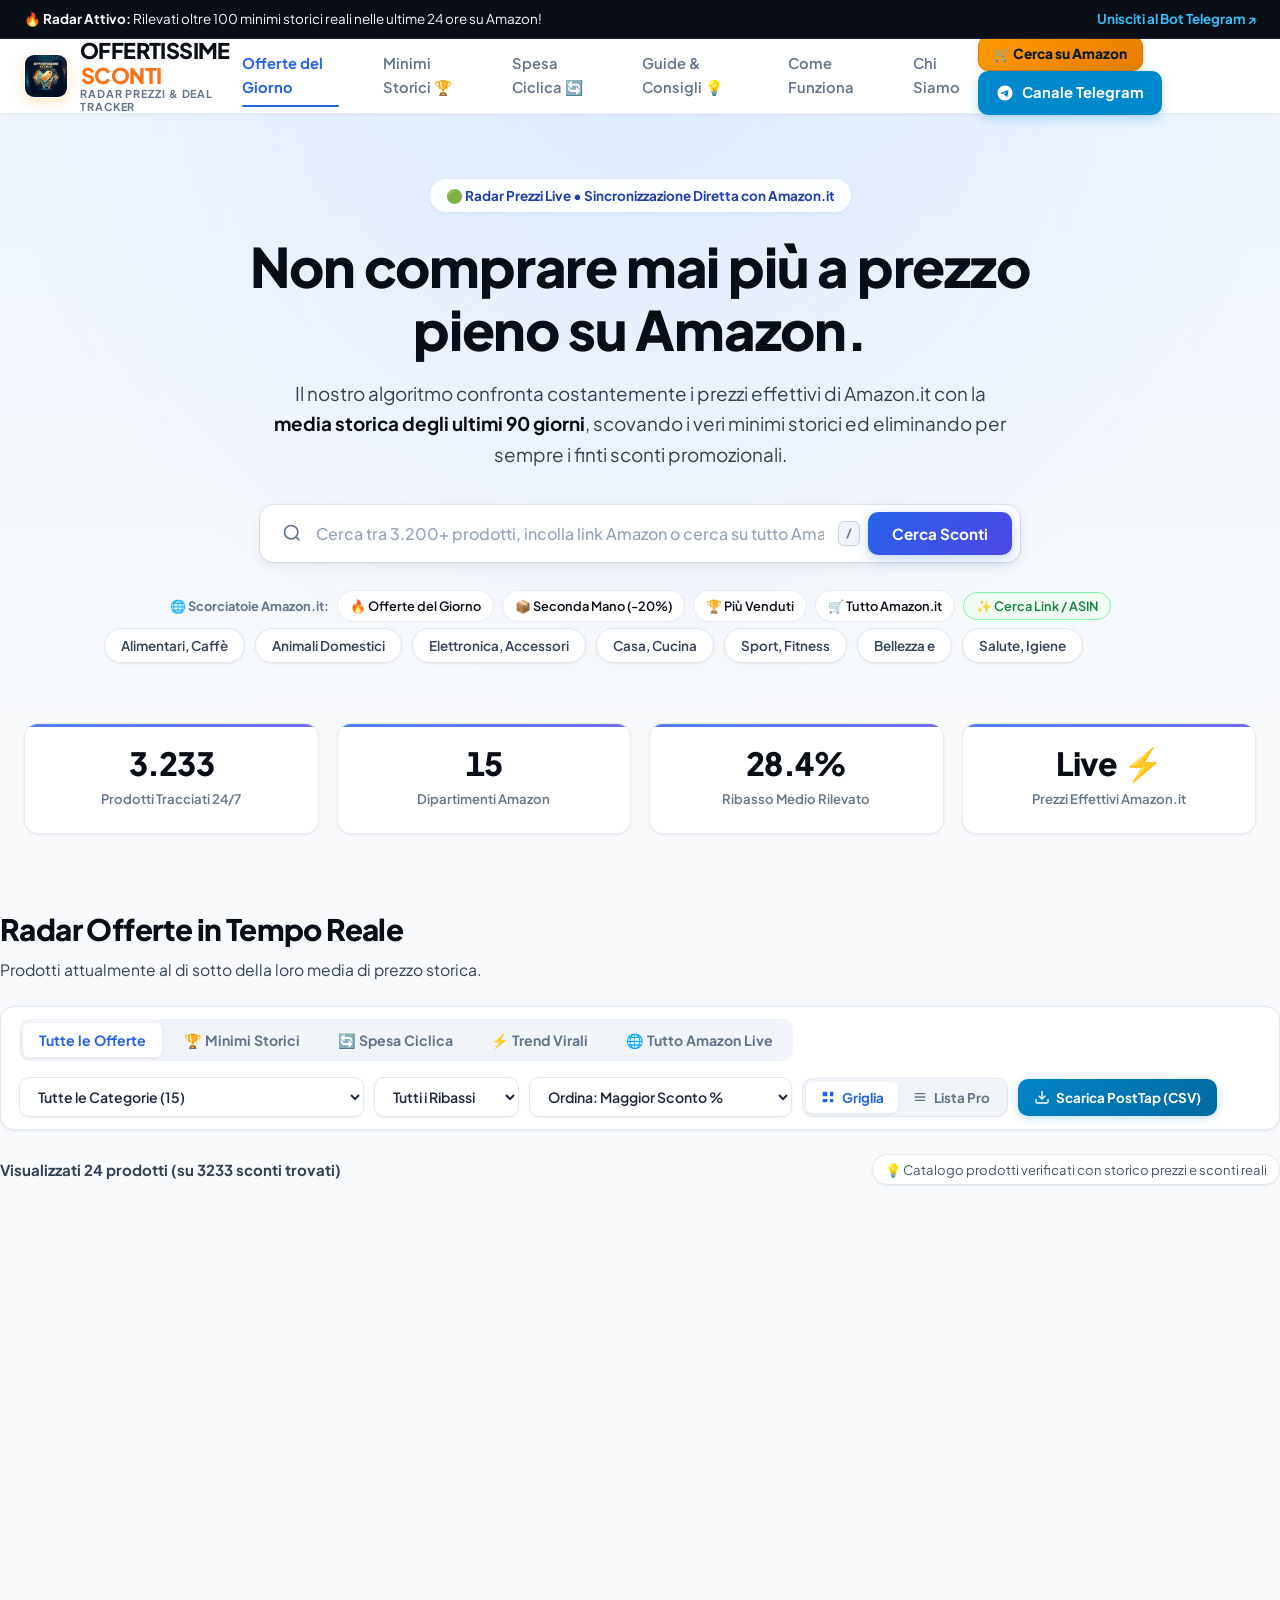
==== commit 97028a78: "refactor: Remove all explanatory affiliate tracking/cookie copy, present clean shopping search and d" ====
--- a/web/index.html
+++ b/web/index.html
@@ -43,8 +43,8 @@
       </nav>
 
       <div class="header-actions">
-        <button id="openAmazonGatewayBtn" class="btn btn-amazon-header" title="Supporta il canale con i tuoi acquisti su Amazon">
-          🛒 Compra su Amazon
+        <button id="openAmazonGatewayBtn" class="btn btn-amazon-header" title="Cerca su Amazon.it">
+          🛒 Cerca su Amazon
         </button>
         <a href="https://t.me/offertissimesconti_radar_bot" target="_blank" rel="noopener" class="btn btn-telegram">
           <svg class="tg-icon" viewBox="0 0 24 24" width="18" height="18" fill="currentColor">
@@ -81,14 +81,14 @@
         <div id="searchSuggestionsDropdown" class="search-suggestions-dropdown hidden"></div>
       </div>
 
-      <!-- Quick Amazon Gateway Shortcuts -->
+      <!-- Quick Amazon Shortcuts -->
       <div class="amazon-quick-shortcuts">
-        <span class="shortcut-label">🌐 Naviga Amazon con Tag (Cookie 24h):</span>
+        <span class="shortcut-label">🌐 Scorciatoie Amazon.it:</span>
         <a href="https://www.amazon.it/gp/goldbox?tag=offertissimes-21" target="_blank" rel="noopener sponsored" class="quick-link-pill">🔥 Offerte del Giorno</a>
         <a href="https://www.amazon.it/warehouse-deals?tag=offertissimes-21" target="_blank" rel="noopener sponsored" class="quick-link-pill">📦 Seconda Mano (-20%)</a>
         <a href="https://www.amazon.it/gp/bestsellers?tag=offertissimes-21" target="_blank" rel="noopener sponsored" class="quick-link-pill">🏆 Più Venduti</a>
         <a href="https://www.amazon.it/?tag=offertissimes-21" target="_blank" rel="noopener sponsored" class="quick-link-pill">🛒 Tutto Amazon.it</a>
-        <button id="btnOpenConverterHero" class="quick-link-pill pill-highlight">✨ Converti Link/ASIN</button>
+        <button id="btnOpenConverterHero" class="quick-link-pill pill-highlight">✨ Cerca Link / ASIN</button>
       </div>
 
       <!-- Quick Category Chips -->
@@ -188,7 +188,7 @@
     <!-- Active Filters Badge / Counter & Info Bar -->
     <div class="results-info-bar">
       <span id="resultsCount">Caricamento prodotti in corso...</span>
-      <span class="export-hint">💡 Catalogo prodotti reali con tag <code>offertissimes-21</code></span>
+      <span class="export-hint">💡 Catalogo prodotti verificati con storico prezzi e sconti reali</span>
     </div>
 
     <!-- Universal Search Banner (Attivo durante le ricerche su Amazon) -->
@@ -449,55 +449,42 @@
     </div>
   </dialog>
 
-  <!-- Modal: Amazon Shopping Gateway & Convertitore ASIN -->
+  <!-- Modal: Naviga & Cerca su Amazon.it -->
   <dialog id="amazonGatewayDialog" class="modal-dialog">
     <div class="modal-box modal-box-large">
       <div class="modal-header">
         <div>
-          <span class="badge-pill" style="font-size:0.75rem; background:#fef3c7; color:#b45309;">Supporta OffertissimeSconti a Costo Zero</span>
-          <h3 id="amazonGatewayModalTitle" style="margin-top:4px;">🛒 Shopping Gateway Ufficiale Amazon.it</h3>
+          <span class="badge-pill" style="font-size:0.75rem; background:#eff6ff; color:#2563eb;">Catalogo & Ricerca Ufficiale</span>
+          <h3 id="amazonGatewayModalTitle" style="margin-top:4px;">🛒 Cerca & Acquista su Amazon.it</h3>
         </div>
         <button id="closeAmazonGatewayModalBtn" class="close-btn" aria-label="Chiudi finestra">&times;</button>
       </div>
       <div class="modal-body" id="amazonGatewayModalBody">
         <div class="gateway-explainer">
           <p>
-            Stai per comprare qualsiasi articolo su Amazon che non è attualmente presente nel nostro radar sconti? 
-            <strong>Puoi supportare il nostro canale e il nostro lavoro senza spendere un solo centesimo in più!</strong>
+            Cerca qualsiasi prodotto sul catalogo completo di Amazon.it, confronta le offerte in tempo reale o incolla direttamente il link o codice ASIN per aprire la scheda con spedizione rapida Prime.
           </p>
-          <div class="cookie-rule-box">
-            <span class="cookie-rule-icon">⏱️</span>
-            <div>
-              <strong>Come funziona la Sessione di Tracciamento Amazon (24 Ore / 89 Giorni):</strong>
-              <p>
-                Nel momento in cui clicchi su uno qualsiasi dei nostri link o converti un prodotto, Amazon attiva sul tuo browser il nostro tag affiliato (<code>offertissimes-21</code>) 
-                per le <strong>successive 24 ore</strong>. Qualsiasi acquisto completerai su Amazon (in qualunque categoria, anche cercando altri prodotti o cambiando decine di pagine) 
-                riconoscerà una piccola commissione al nostro canale. Il prezzo finale per te è <strong>identico al centesimo</strong>. 
-                Inoltre, se aggiungi articoli al carrello, il tracciamento rimane valido fino a <strong>89 giorni</strong>!
-              </p>
-            </div>
-          </div>
         </div>
 
         <!-- Tool: Convertitore Link / ASIN Rapido -->
         <div class="converter-box">
-          <h4>🔗 Convertitore Rapido Link o ASIN Amazon</h4>
-          <p class="converter-sub">Hai già il link o il codice ASIN del prodotto che vuoi comprare? Incollalo qui sotto:</p>
+          <h4>🔗 Apri Link Diretto o Codice ASIN</h4>
+          <p class="converter-sub">Hai già il link o il codice ASIN del prodotto che vuoi visualizzare? Incollalo qui sotto:</p>
           <div class="converter-input-row">
             <input type="text" id="converterInput" placeholder="Incolla link Amazon (es. amazon.it/dp/B08...) o ASIN (es. B08N5WRWNW)">
-            <button id="converterBtn" class="btn btn-primary">Genera Link Affiliato 🚀</button>
+            <button id="converterBtn" class="btn btn-primary">Apri Prodotto 🚀</button>
           </div>
           <div id="converterResult" class="converter-result hidden"></div>
         </div>
 
         <!-- Hub Reparti Amazon -->
-        <h4 style="margin-top: 24px; margin-bottom: 12px; font-size: 1.1rem;">🌐 Esplora i Reparti Ufficiali con Tag Attivo</h4>
+        <h4 style="margin-top: 24px; margin-bottom: 12px; font-size: 1.1rem;">🌐 Esplora i Reparti Ufficiali di Amazon.it</h4>
         <div class="departments-grid">
           <a href="https://www.amazon.it/?tag=offertissimes-21" target="_blank" rel="noopener sponsored" class="dept-card">
             <span class="dept-icon">🛒</span>
             <div>
               <strong>Homepage Amazon.it</strong>
-              <span>Navigazione libera con cookie 24h</span>
+              <span>Tutto il catalogo e le offerte</span>
             </div>
           </a>
           <a href="https://www.amazon.it/gp/goldbox?tag=offertissimes-21" target="_blank" rel="noopener sponsored" class="dept-card">
--- a/web/style.css
+++ b/web/style.css
@@ -2501,35 +2501,6 @@
   margin-bottom: 20px;
 }
 
-.cookie-rule-box {
-  display: flex;
-  gap: 14px;
-  background: #fffbeb;
-  border: 1px solid #fde68a;
-  border-radius: var(--radius-sm);
-  padding: 14px 16px;
-  margin-top: 12px;
-}
-
-.cookie-rule-icon {
-  font-size: 1.5rem;
-  flex-shrink: 0;
-}
-
-.cookie-rule-box strong {
-  display: block;
-  font-size: 0.92rem;
-  color: #92400e;
-  margin-bottom: 4px;
-}
-
-.cookie-rule-box p {
-  font-size: 0.85rem;
-  color: #78350f;
-  margin: 0;
-  line-height: 1.5;
-}
-
 .converter-box {
   background: #f8fafc;
   border: 1px solid #e2e8f0;
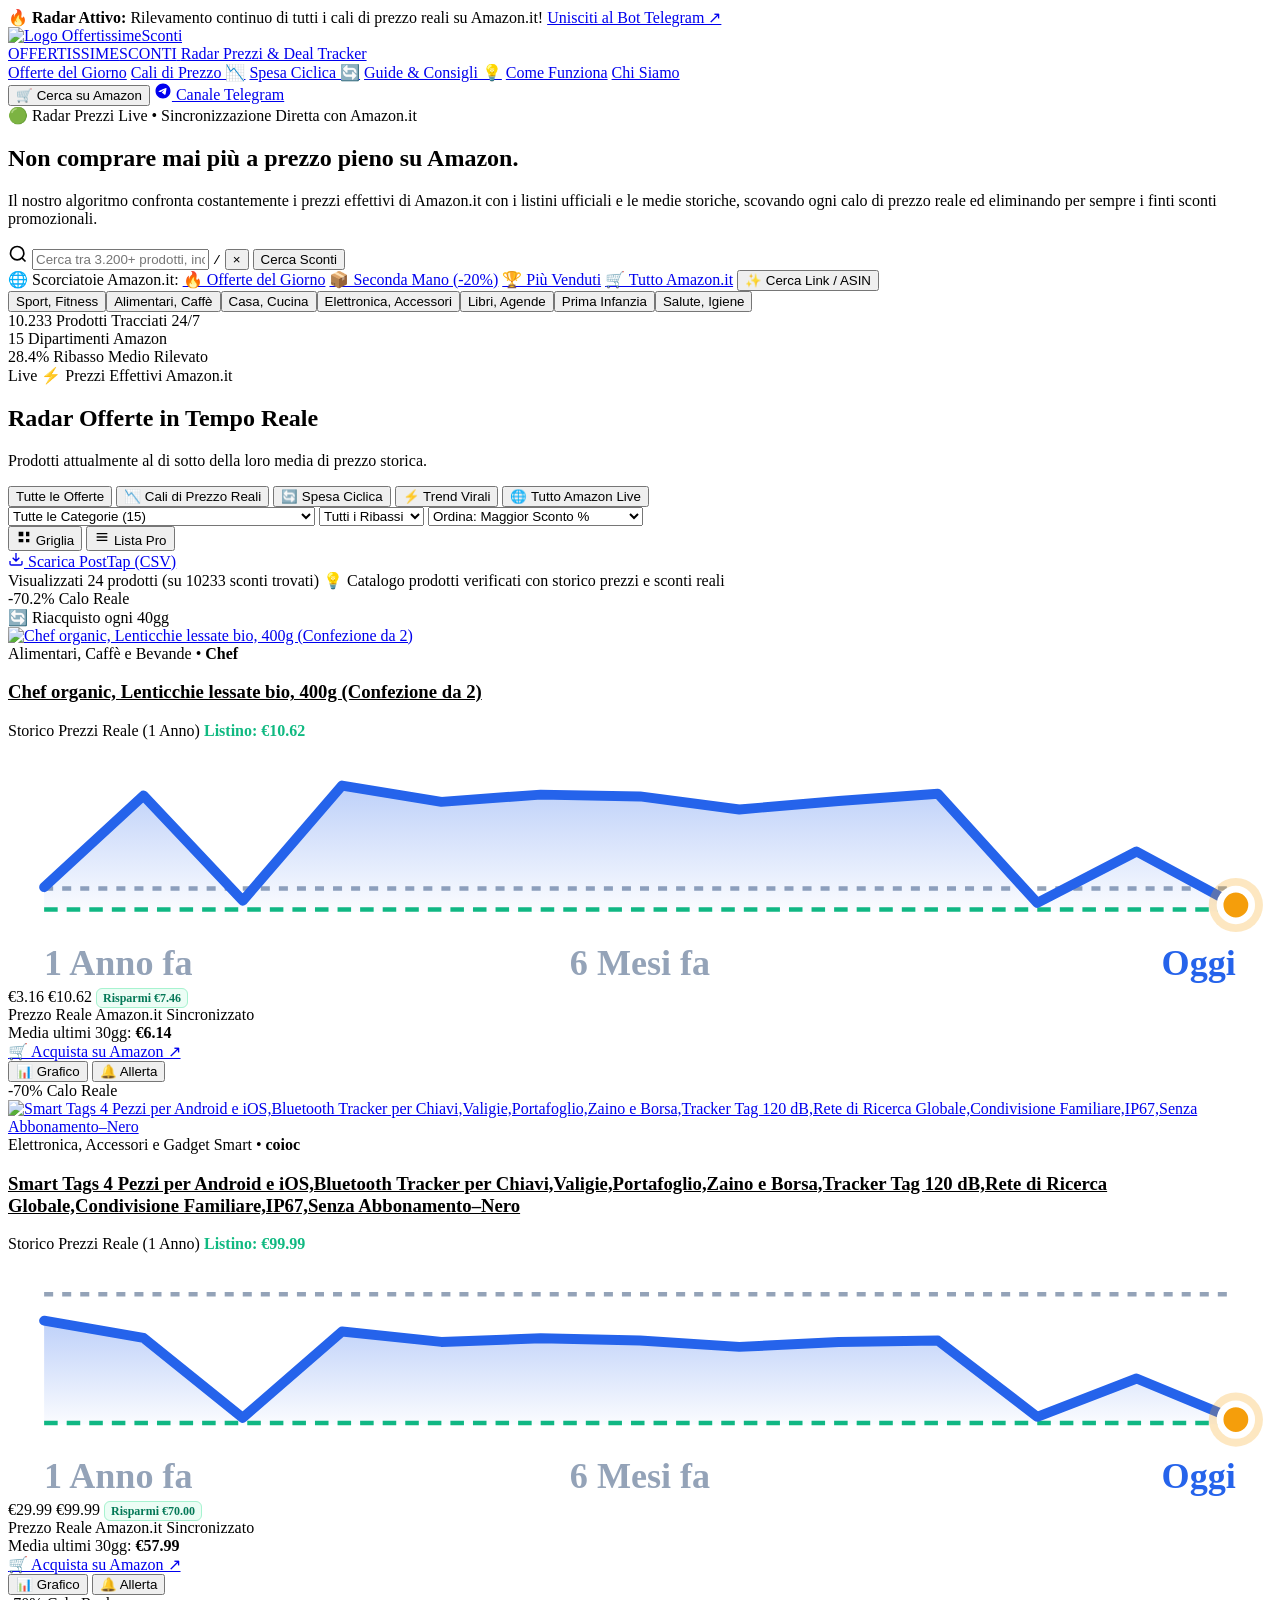
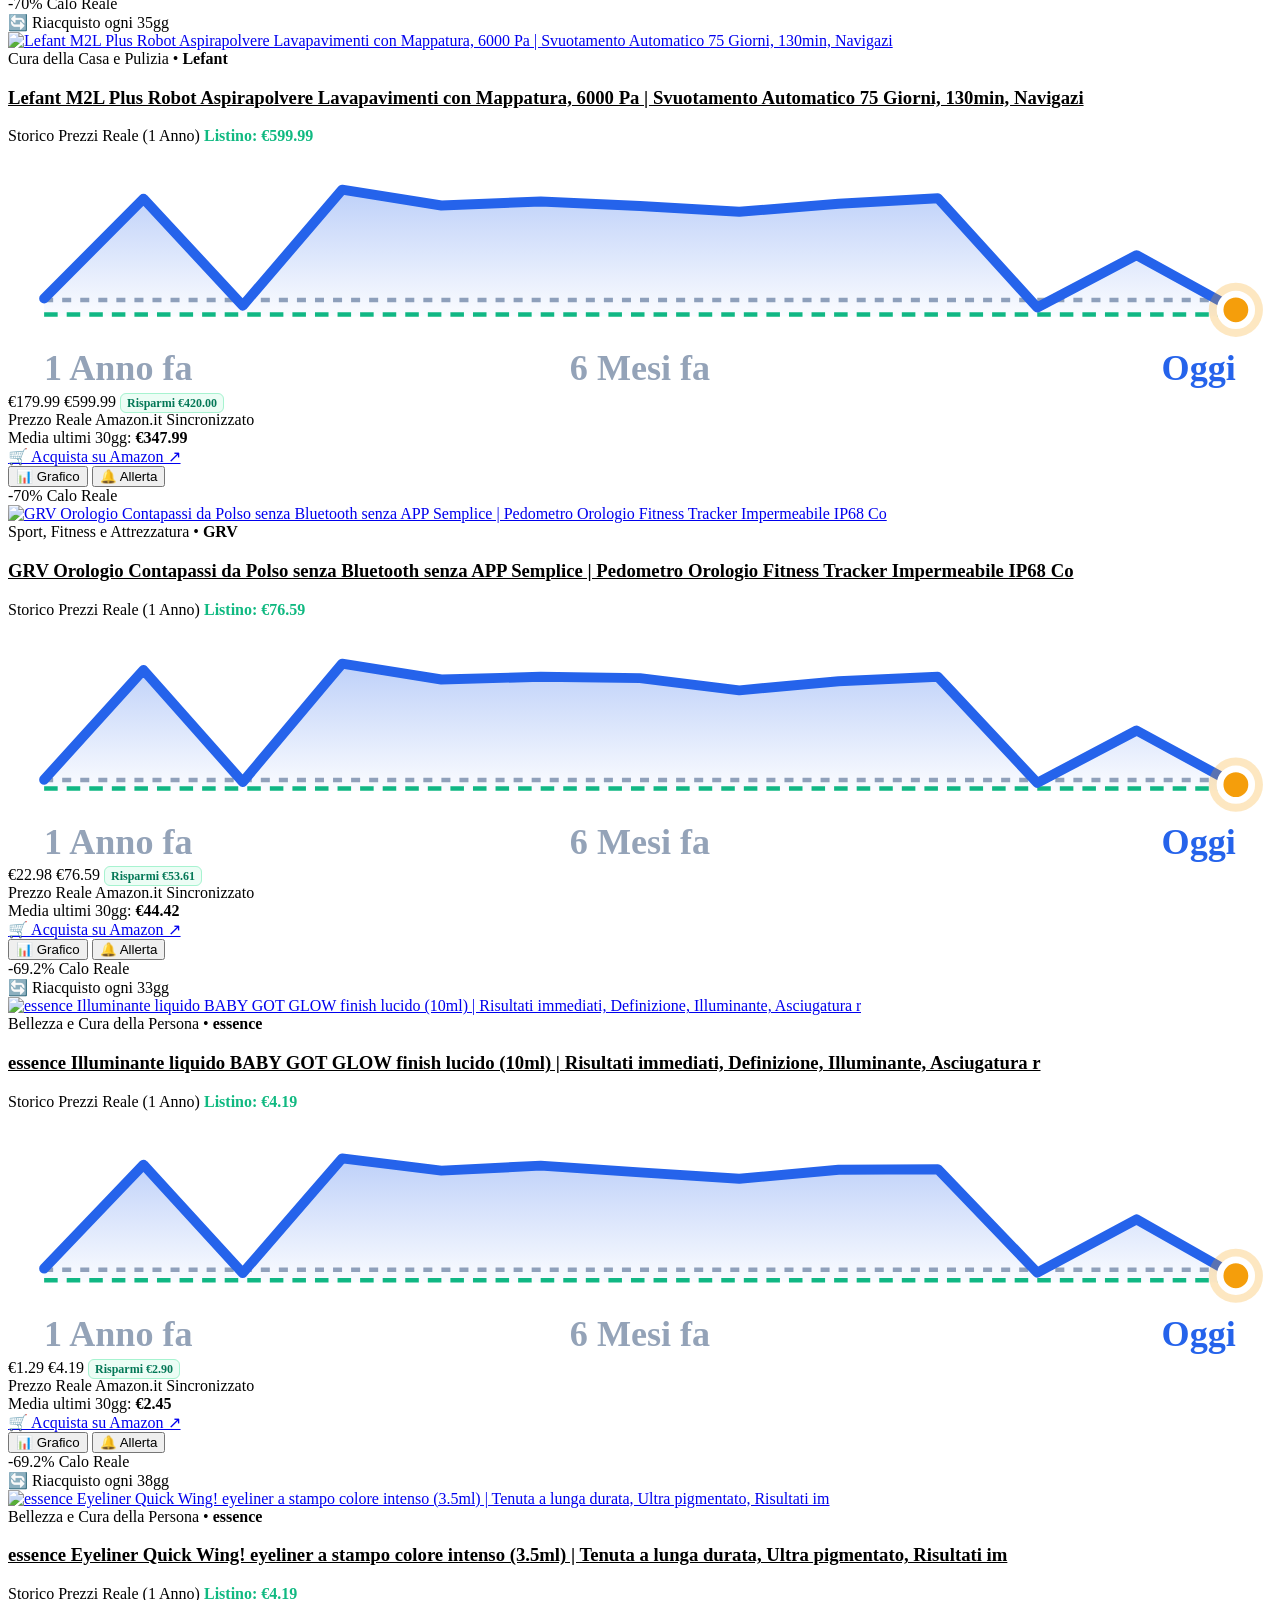
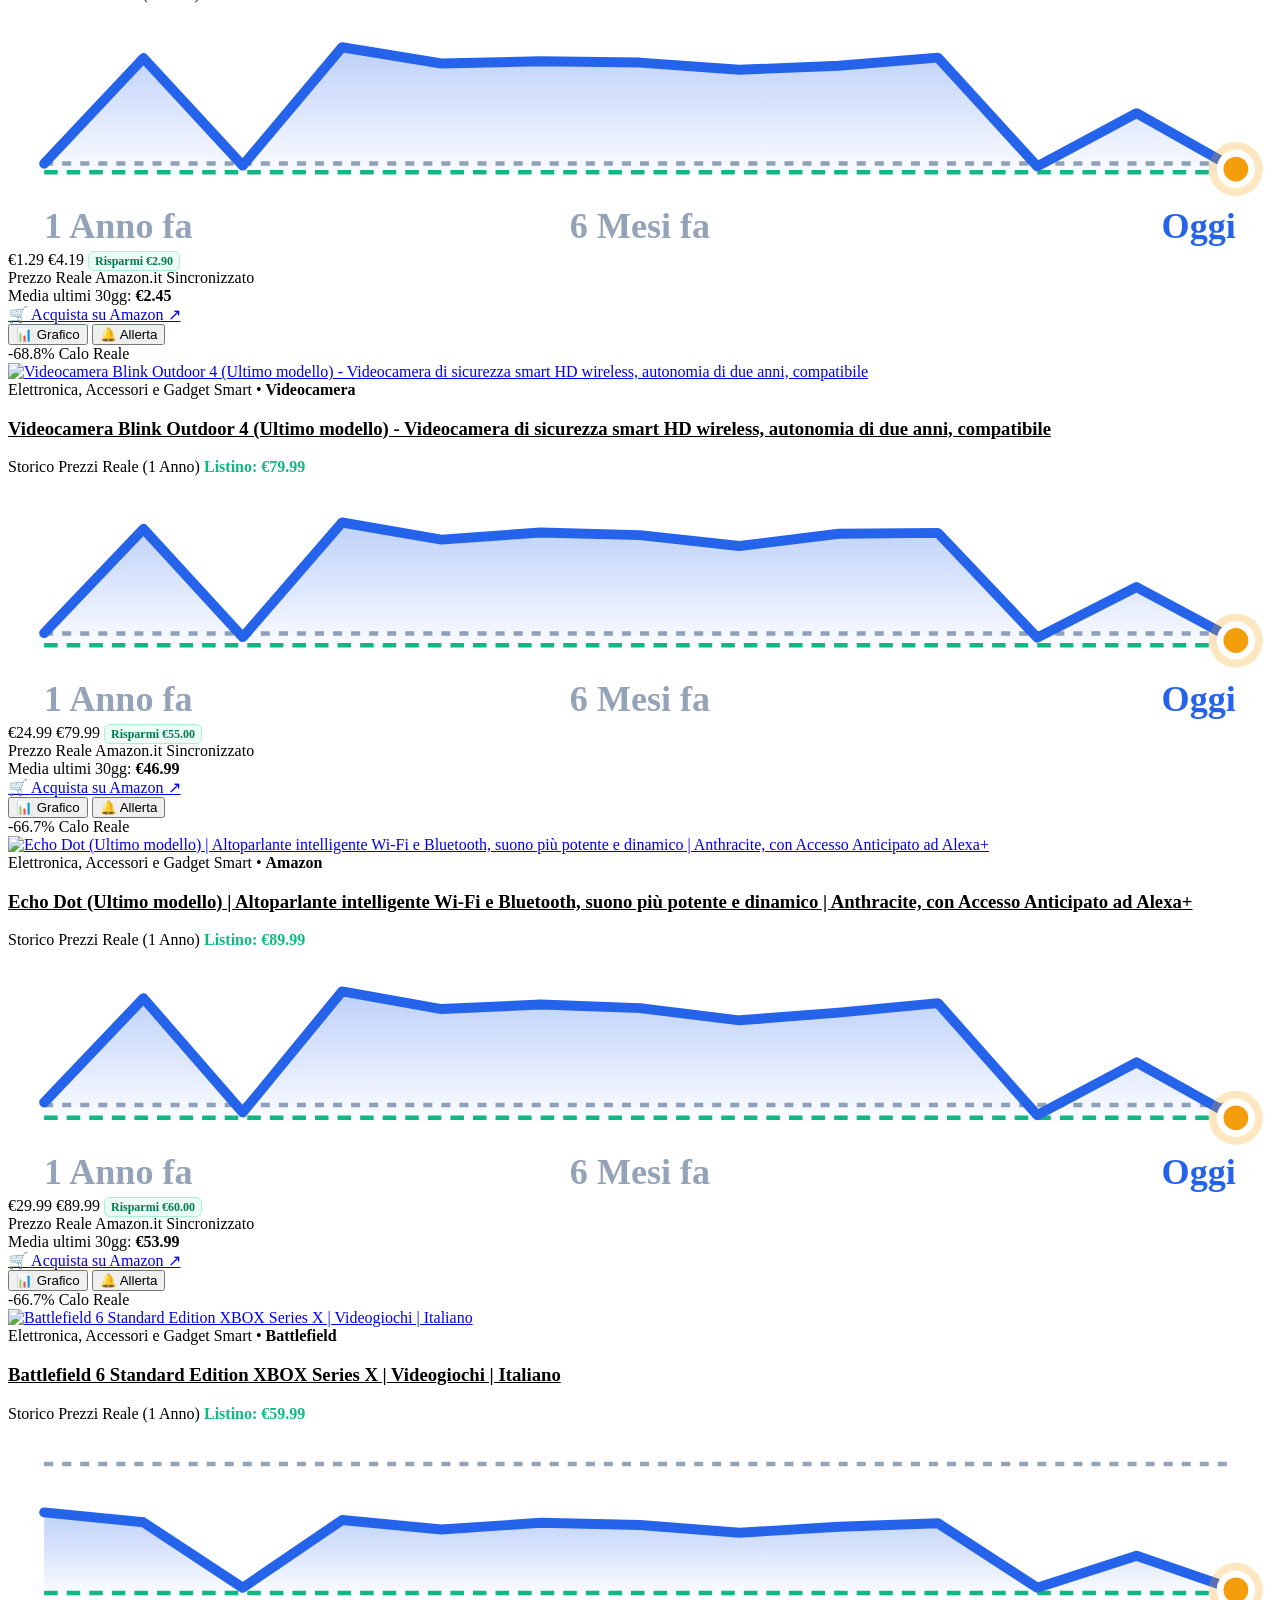
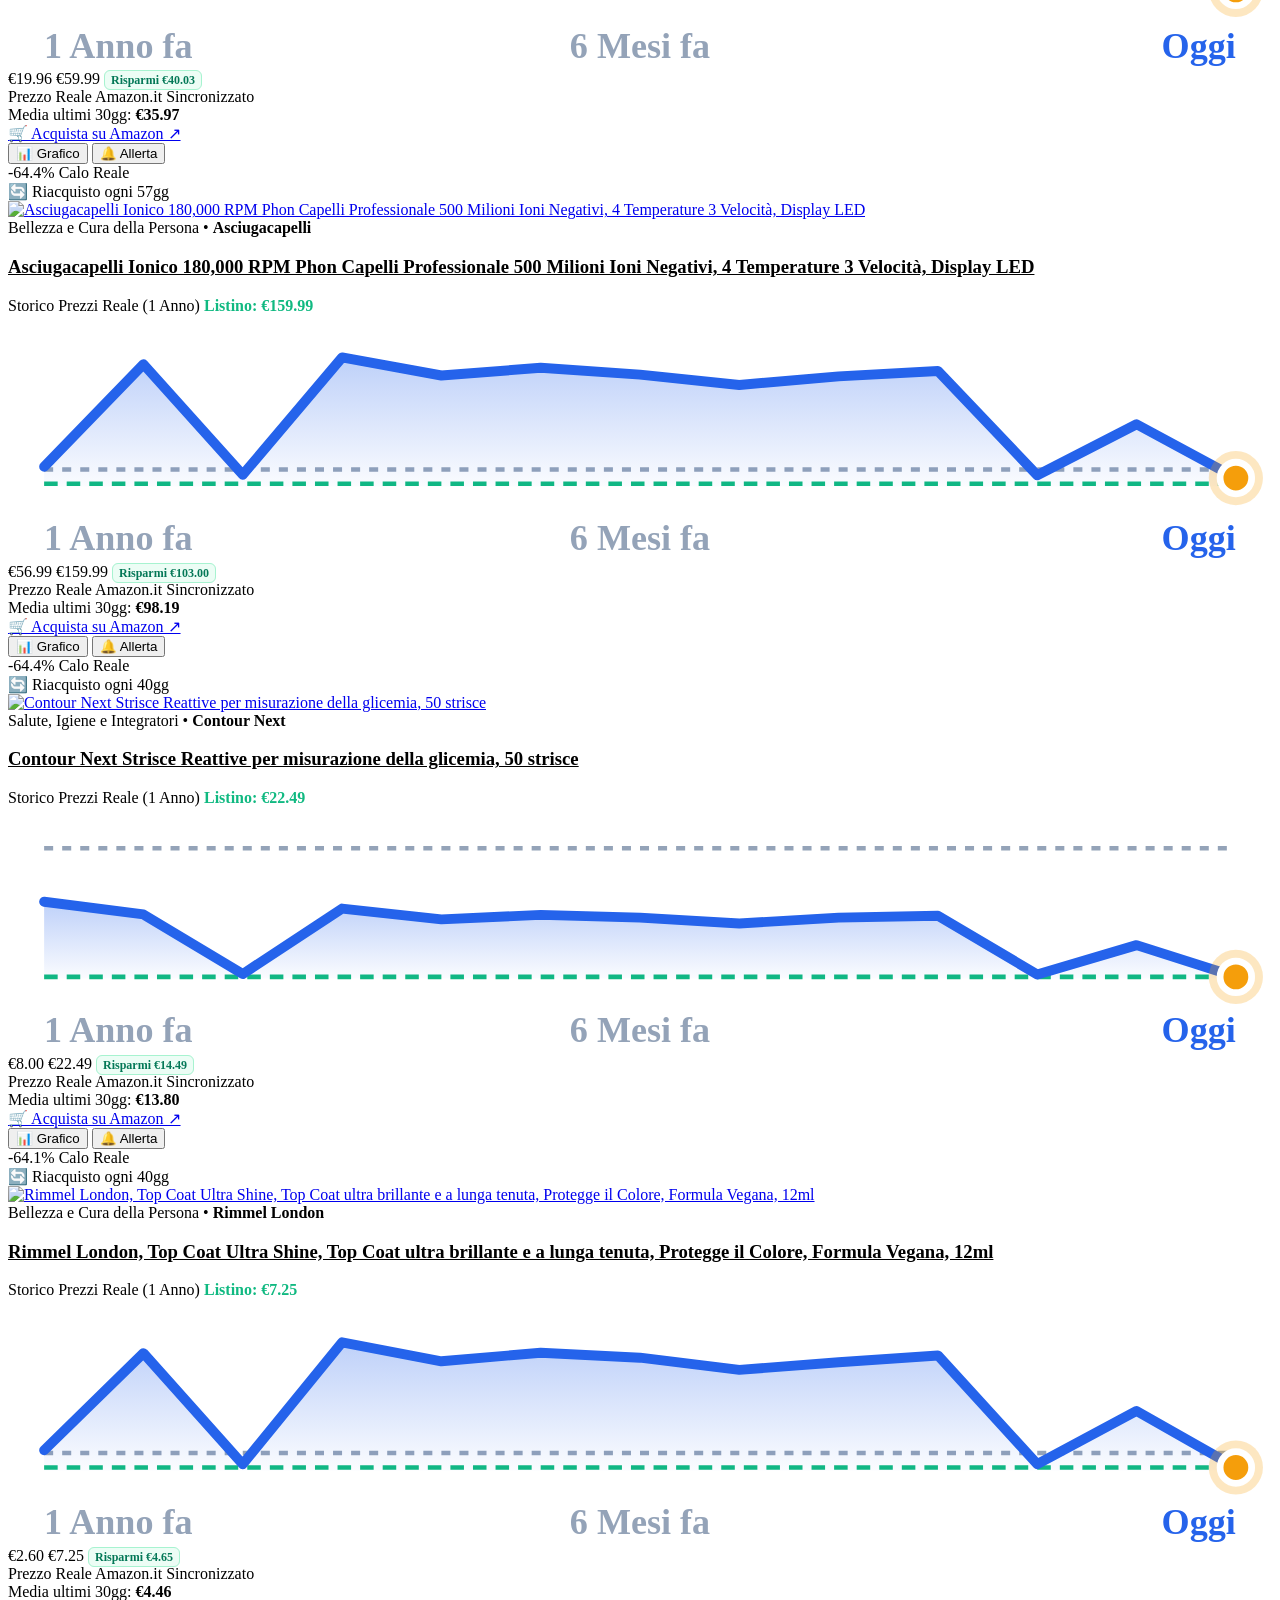
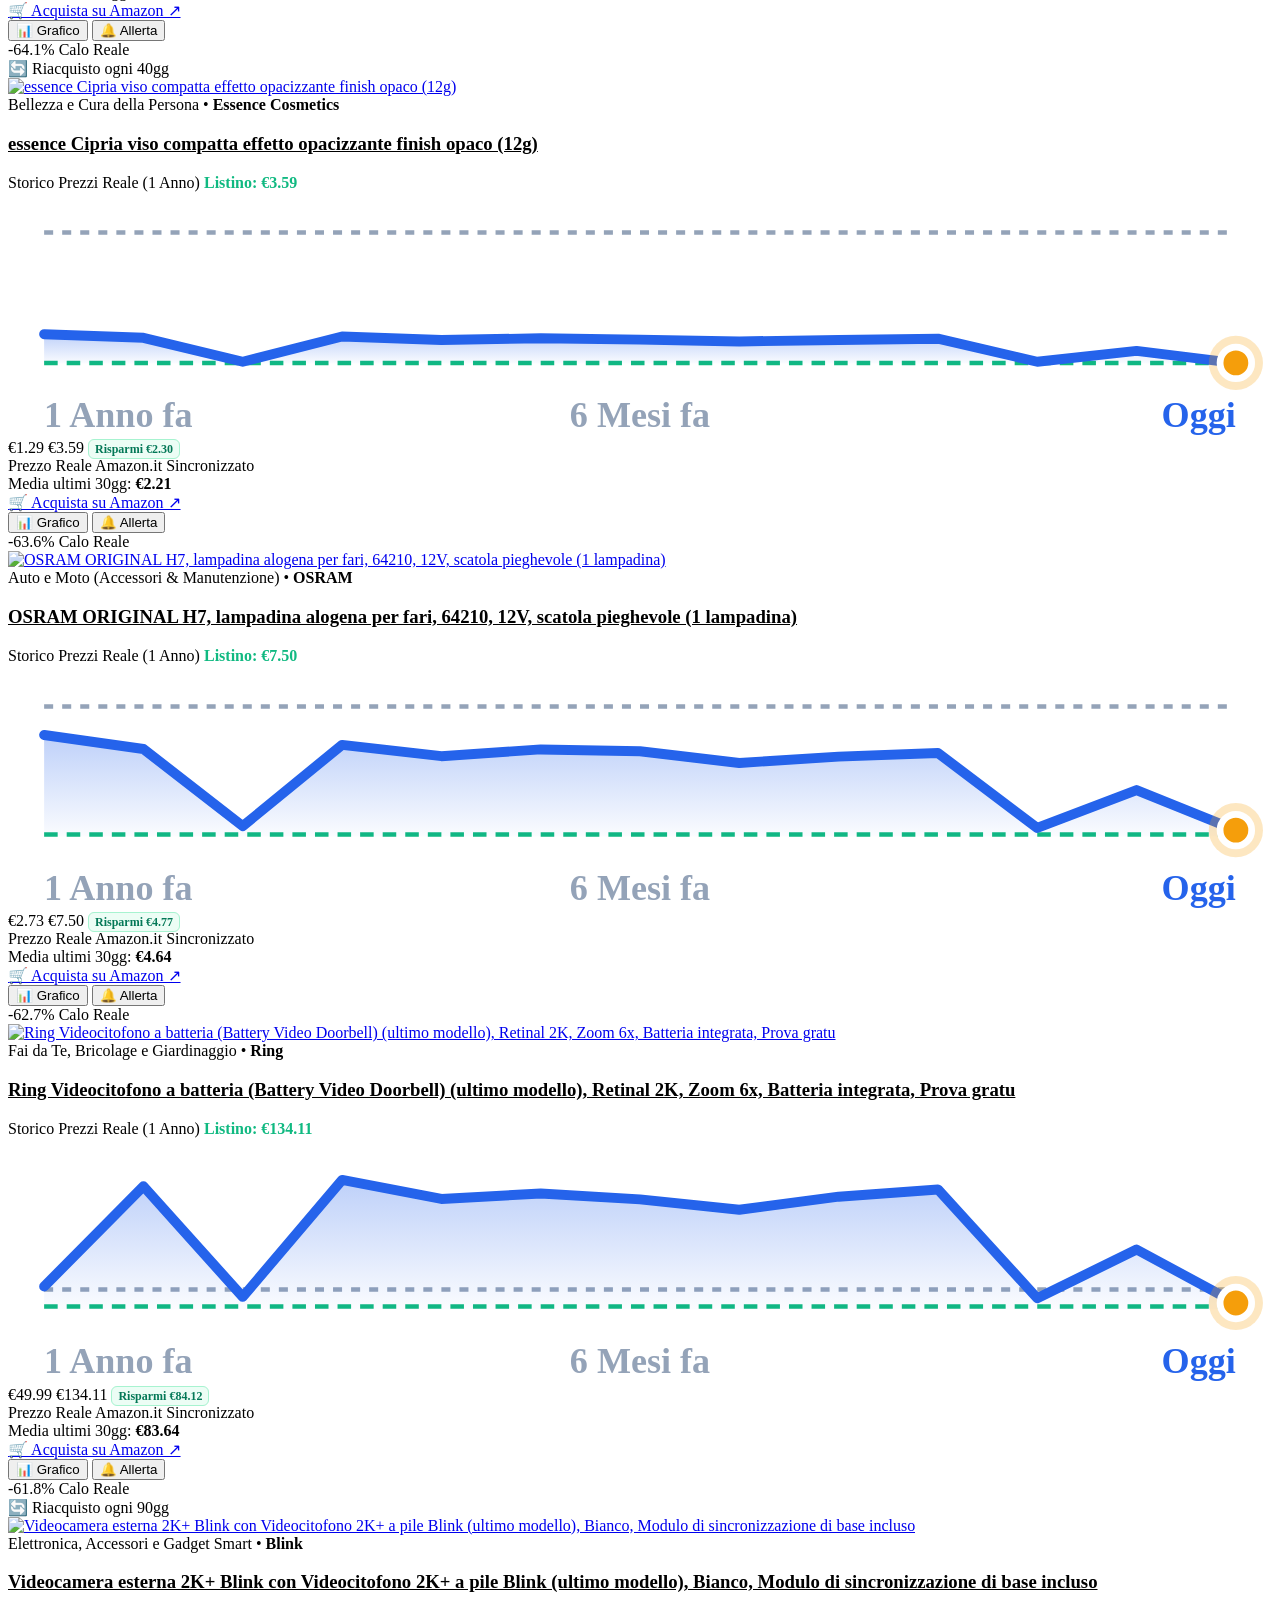
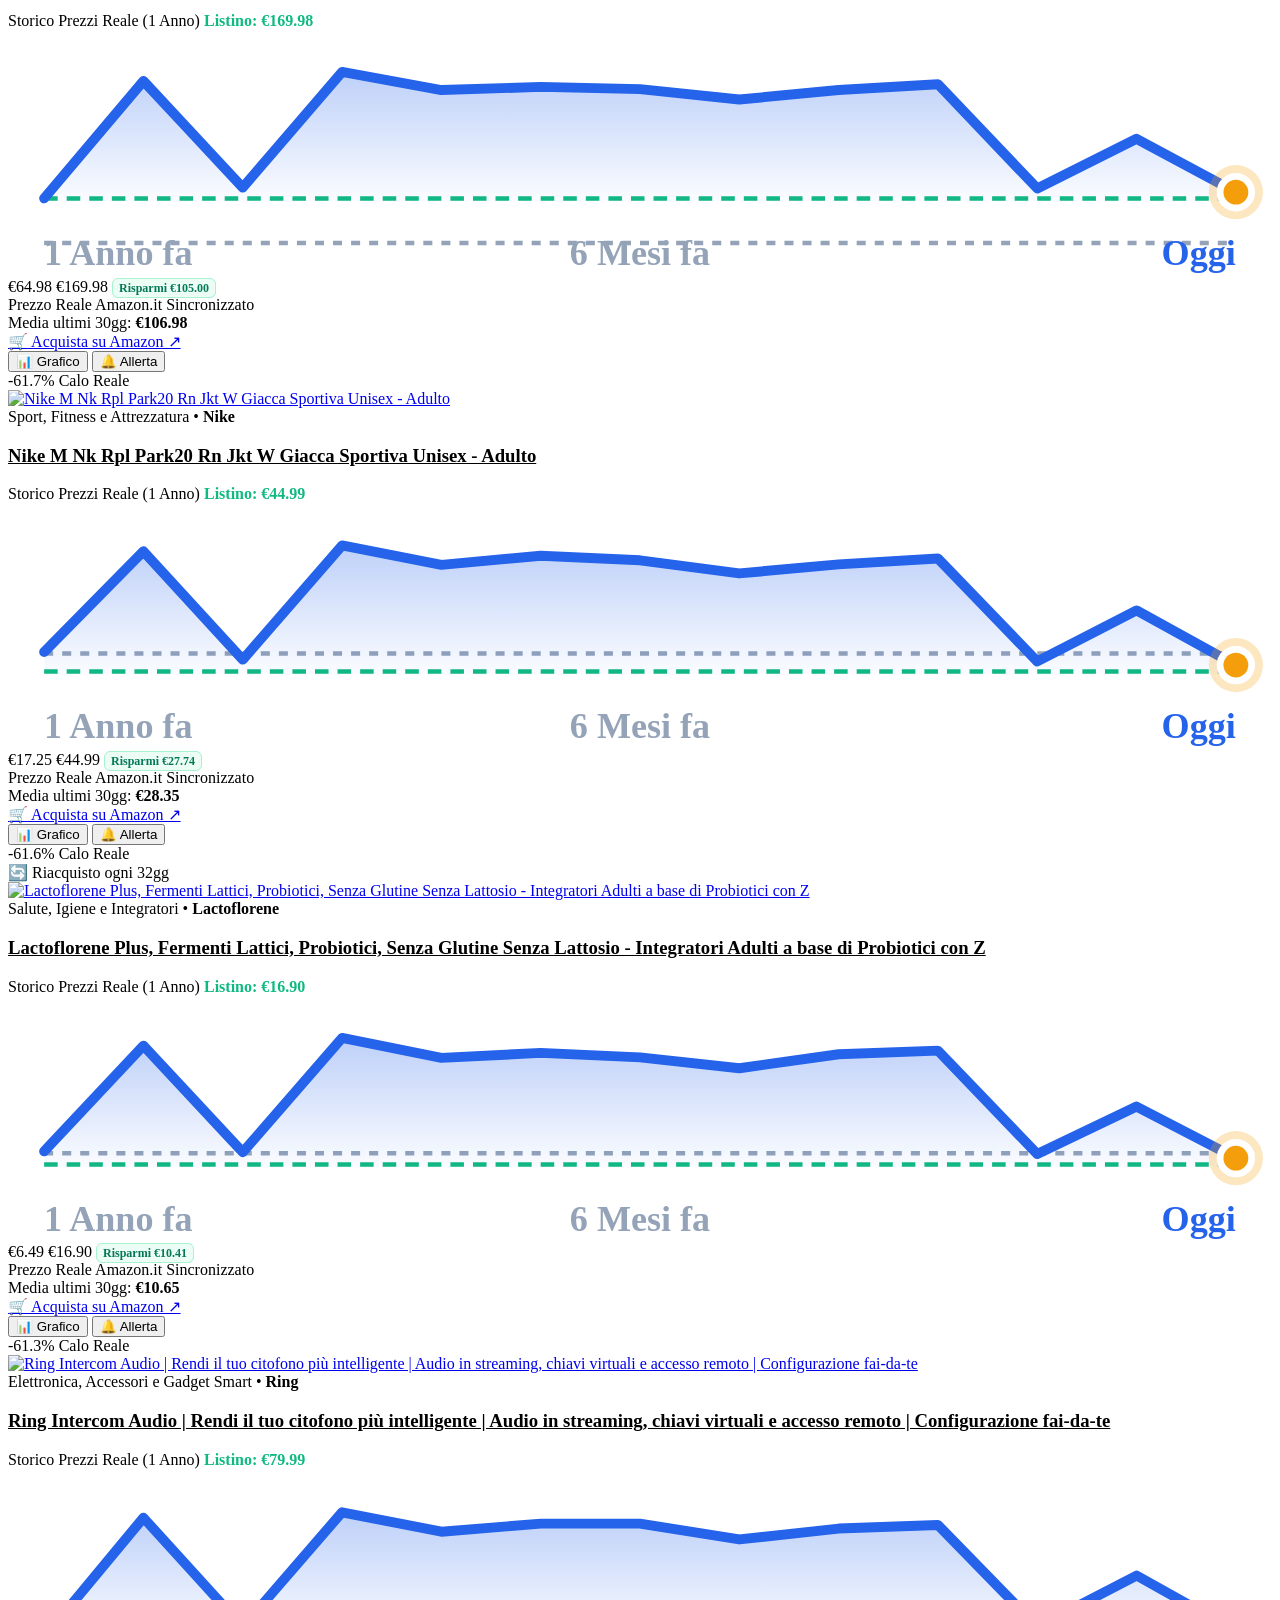
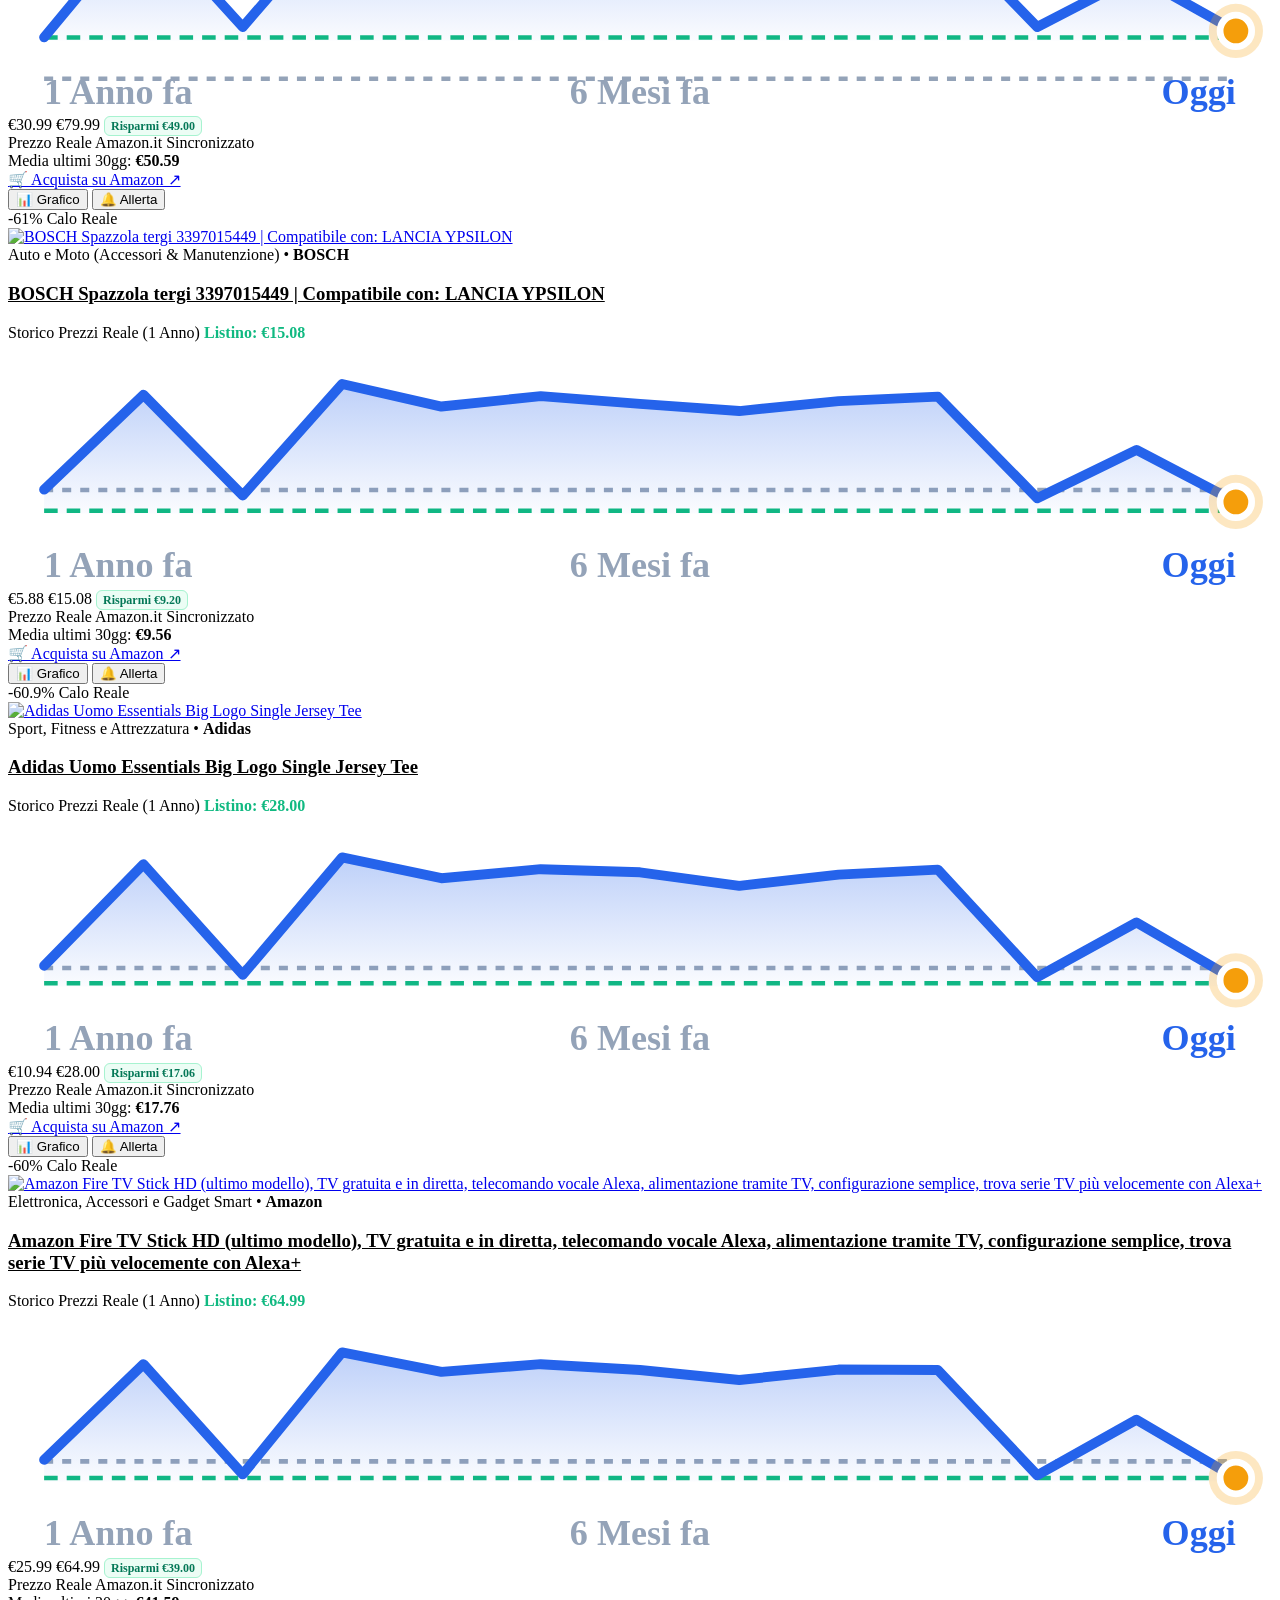
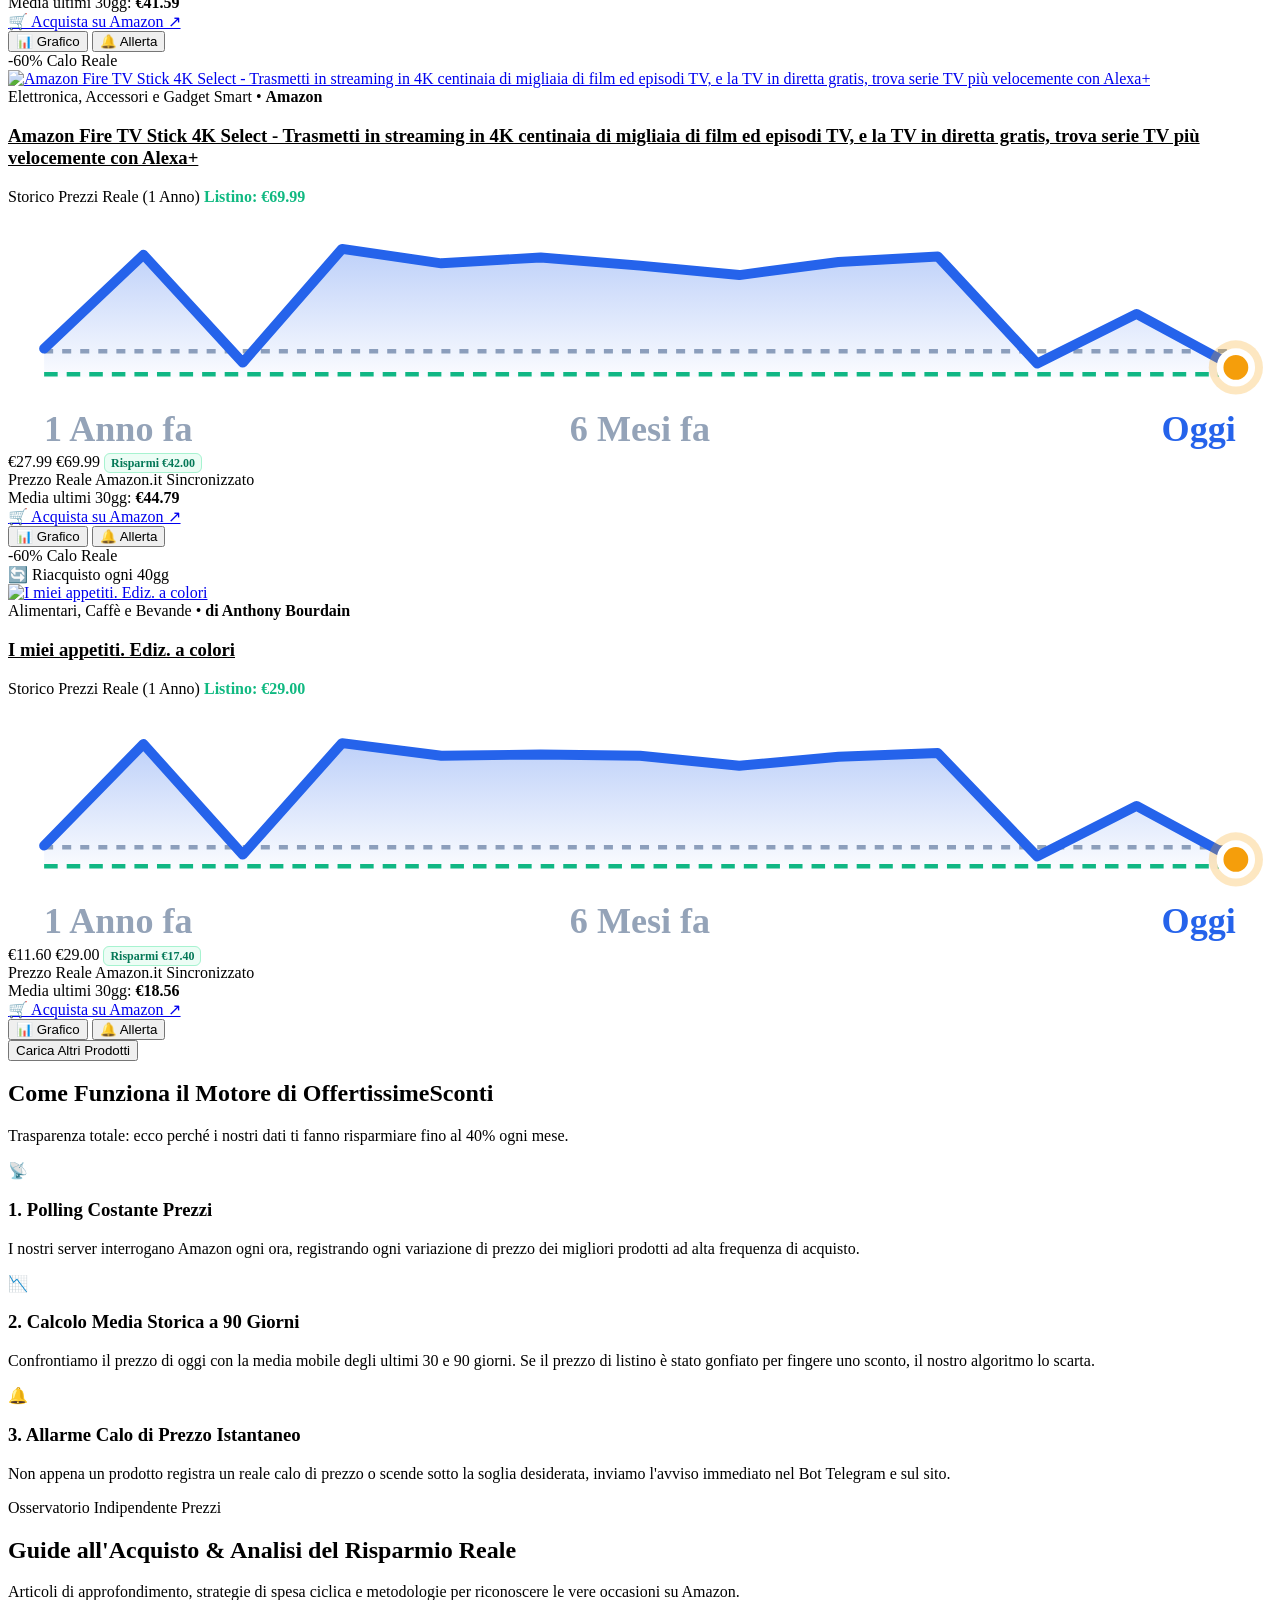
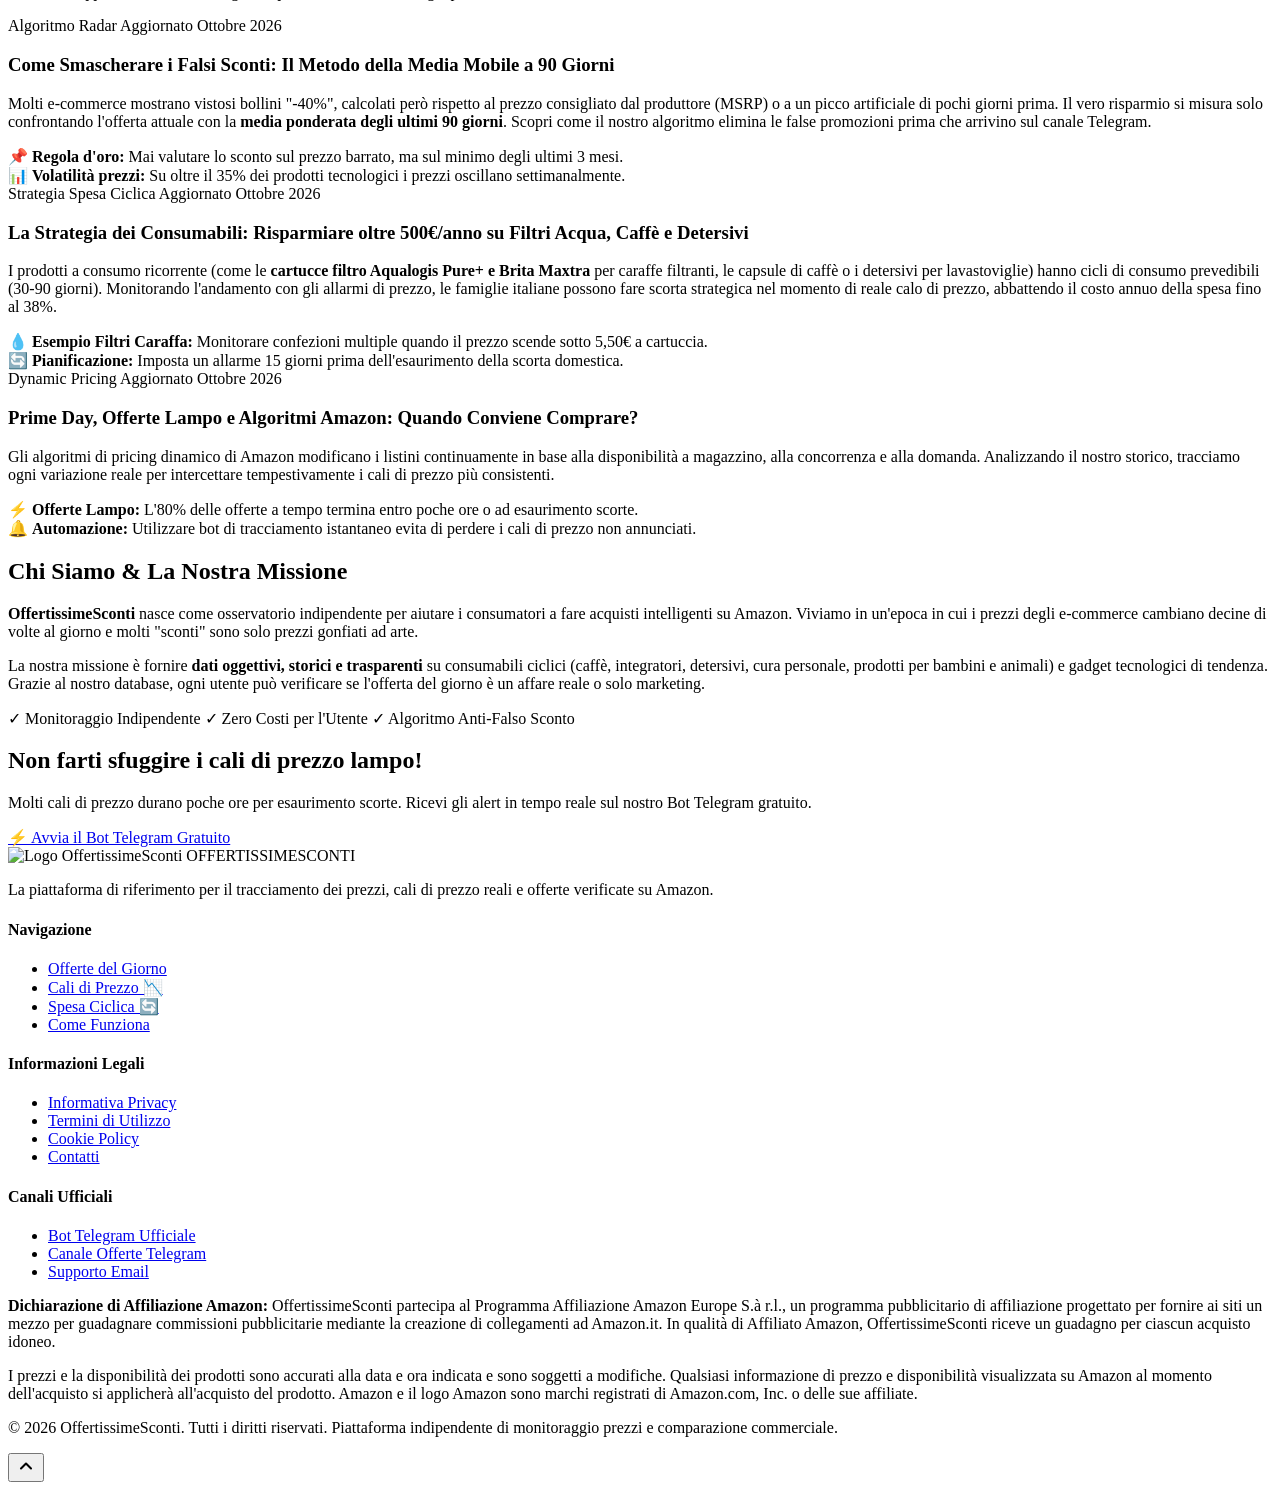
==== commit 0b076955: "feat: sostituzione sezione minimi storici con focus su cali di prezzo reali su web, bot e canale tel" ====
--- a/web/index.html
+++ b/web/index.html
@@ -3,8 +3,8 @@
 <head>
   <meta charset="UTF-8">
   <meta name="viewport" content="width=device-width, initial-scale=1.0">
-  <title>OffertissimeSconti | Il Radar dei Minimi Storici e Offerte su Amazon</title>
-  <meta name="description" content="OffertissimeSconti monitora i migliori prodotti ciclici e virali su Amazon. Scopri i veri ribassi di prezzo, grafici storici avanzati e allarmi minimi storici in tempo reale.">
+  <title>OffertissimeSconti | Il Radar dei Cali di Prezzo Reali su Amazon</title>
+  <meta name="description" content="OffertissimeSconti rileva ogni calo di prezzo reale su Amazon.it. Scopri veri sconti certificati, grafici storici avanzati e allarmi prezzo in tempo reale.">
   <link rel="stylesheet" href="style.css">
   <link rel="icon" type="image/jpeg" href="images/logo.jpg">
   <link rel="apple-touch-icon" href="images/logo.jpg">
@@ -17,7 +17,7 @@
   <!-- Top Announcement Bar -->
   <aside class="top-bar" aria-label="Annuncio">
     <div class="container top-bar-content">
-      <span>🔥 <strong>Radar Attivo:</strong> Rilevati oltre 100 minimi storici reali nelle ultime 24 ore su Amazon!</span>
+      <span>🔥 <strong>Radar Attivo:</strong> Rilevamento continuo di tutti i cali di prezzo reali su Amazon.it!</span>
       <a href="https://t.me/offertissimesconti_radar_bot" target="_blank" rel="noopener" class="top-bar-link">Unisciti al Bot Telegram ↗</a>
     </div>
   </aside>
@@ -35,7 +35,7 @@
 
       <nav class="nav-menu" aria-label="Navigazione Principale">
         <a href="#offerte" class="nav-link active">Offerte del Giorno</a>
-        <a href="#minimi-storici" class="nav-link" id="nav-atl">Minimi Storici 🏆</a>
+        <a href="#offerte" class="nav-link" id="nav-drops">Cali di Prezzo 📉</a>
         <a href="#ciclici" class="nav-link" id="nav-cyclical">Spesa Ciclica 🔄</a>
         <a href="#guide" class="nav-link">Guide & Consigli 💡</a>
         <a href="#come-funziona" class="nav-link">Come Funziona</a>
@@ -62,7 +62,7 @@
       <div class="hero-badge">🟢 Radar Prezzi Live • Sincronizzazione Diretta con Amazon.it</div>
       <h1 class="hero-title">Non comprare mai più a prezzo pieno su Amazon.</h1>
       <p class="hero-subtitle">
-        Il nostro algoritmo confronta costantemente i prezzi effettivi di Amazon.it con la <strong>media storica degli ultimi 90 giorni</strong>, scovando i veri minimi storici ed eliminando per sempre i finti sconti promozionali.
+        Il nostro algoritmo confronta costantemente i prezzi effettivi di Amazon.it con i listini ufficiali e le medie storiche, scovando ogni calo di prezzo reale ed eliminando per sempre i finti sconti promozionali.
       </p>
 
       <!-- Search Bar Wrapper with Interactive Live Dropdown -->
@@ -132,7 +132,7 @@
       <div class="filters-toolbar">
         <div class="filter-tabs">
           <button class="tab-btn active" data-filter="all">Tutte le Offerte</button>
-          <button class="tab-btn" data-filter="atl">🏆 Minimi Storici</button>
+          <button class="tab-btn" data-filter="drops">📉 Cali di Prezzo Reali</button>
           <button class="tab-btn" data-filter="cyclical">🔄 Spesa Ciclica</button>
           <button class="tab-btn" data-filter="viral">⚡ Trend Virali</button>
           <button class="tab-btn" data-filter="live_amazon" id="tabLiveAmazon" title="Cerca su tutto il catalogo Amazon.it in tempo reale">🌐 Tutto Amazon Live</button>
@@ -154,7 +154,7 @@
             <option value="drop">Ordina: Maggior Sconto %</option>
             <option value="price_asc">Ordina: Prezzo Minore (€)</option>
             <option value="price_desc">Ordina: Prezzo Maggiore (€)</option>
-            <option value="atl">Ordina: Minimo Storico</option>
+            <option value="drop_eur">Ordina: Massimo Risparmio (€)</option>
             <option value="cycle">Ordina: Frequenza Consumabile</option>
           </select>
 
@@ -226,8 +226,8 @@
         </div>
         <div class="step-card">
           <div class="step-icon">🔔</div>
-          <h3>3. Allarme Minimo Storico Istantaneo</h3>
-          <p>Non appena un prodotto tocca il suo minimo storico o scende sotto la soglia desiderata, inviamo l'avviso immediato nel Bot Telegram e sul sito.</p>
+          <h3>3. Allarme Calo di Prezzo Istantaneo</h3>
+          <p>Non appena un prodotto registra un reale calo di prezzo o scende sotto la soglia desiderata, inviamo l'avviso immediato nel Bot Telegram e sul sito.</p>
         </div>
       </div>
     </div>
@@ -266,7 +266,7 @@
         </div>
         <h3 class="guide-title">La Strategia dei Consumabili: Risparmiare oltre 500€/anno su Filtri Acqua, Caffè e Detersivi</h3>
         <p class="guide-excerpt">
-          I prodotti a consumo ricorrente (come le <strong>cartucce filtro Aqualogis Pure+ e Brita Maxtra</strong> per caraffe filtranti, le capsule di caffè o i detersivi per lavastoviglie) hanno cicli di consumo prevedibili (30-90 giorni). Monitorando l'andamento con gli allarmi di prezzo, le famiglie italiane possono fare scorta strategica nel punto di minimo storico, abbattendo il costo annuo della spesa fino al 38%.
+          I prodotti a consumo ricorrente (come le <strong>cartucce filtro Aqualogis Pure+ e Brita Maxtra</strong> per caraffe filtranti, le capsule di caffè o i detersivi per lavastoviglie) hanno cicli di consumo prevedibili (30-90 giorni). Monitorando l'andamento con gli allarmi di prezzo, le famiglie italiane possono fare scorta strategica nel momento di reale calo di prezzo, abbattendo il costo annuo della spesa fino al 38%.
         </p>
         <div class="guide-highlights">
           <div class="highlight-item">💧 <strong>Esempio Filtri Caraffa:</strong> Monitorare confezioni multiple quando il prezzo scende sotto 5,50€ a cartuccia.</div>
@@ -282,11 +282,11 @@
         </div>
         <h3 class="guide-title">Prime Day, Offerte Lampo e Algoritmi Amazon: Quando Conviene Comprare?</h3>
         <p class="guide-excerpt">
-          Gli algoritmi di pricing dinamico di Amazon modificano i listini milioni di volte al giorno in base alla disponibilità a magazzino, alla concorrenza e alla domanda. Analizzando il nostro storico su oltre 3.300 SKU, abbiamo rilevato che i minimi storici assoluti si registrano spesso nei giorni infrasettimanali fuori dai periodi di picco pubblicitario, quando la concorrenza tra venditori terzi è massima.
+          Gli algoritmi di pricing dinamico di Amazon modificano i listini continuamente in base alla disponibilità a magazzino, alla concorrenza e alla domanda. Analizzando il nostro storico, tracciamo ogni variazione reale per intercettare tempestivamente i cali di prezzo più consistenti.
         </p>
         <div class="guide-highlights">
-          <div class="highlight-item">⚡ <strong>Offerte Lampo:</strong> L'80% delle offerte a tempo termina entro 4 ore o esaurimento scorte.</div>
-          <div class="highlight-item">🔔 <strong>Automazione:</strong> Utilizzare bot di tracciamento istantaneo evita di perdere i ribassi non annunciati.</div>
+          <div class="highlight-item">⚡ <strong>Offerte Lampo:</strong> L'80% delle offerte a tempo termina entro poche ore o ad esaurimento scorte.</div>
+          <div class="highlight-item">🔔 <strong>Automazione:</strong> Utilizzare bot di tracciamento istantaneo evita di perdere i cali di prezzo non annunciati.</div>
         </div>
       </article>
     </div>
@@ -319,7 +319,7 @@
     <div class="cta-banner-content">
       <div class="cta-text">
         <h2>Non farti sfuggire i cali di prezzo lampo!</h2>
-        <p>Molti minimi storici durano meno di 4 ore. Ricevi gli alert in tempo reale sul nostro Bot Telegram gratuito.</p>
+        <p>Molti cali di prezzo durano poche ore per esaurimento scorte. Ricevi gli alert in tempo reale sul nostro Bot Telegram gratuito.</p>
       </div>
       <a href="https://t.me/offertissimesconti_radar_bot" target="_blank" rel="noopener" class="btn btn-telegram-large">
         ⚡ Avvia il Bot Telegram Gratuito
@@ -336,7 +336,7 @@
           <span class="logo-main">OFFERTISSIME</span><span class="logo-accent">SCONTI</span>
         </div>
         <p class="footer-text">
-          La piattaforma di riferimento per il tracciamento dei prezzi, minimi storici e offerte verificate su Amazon.
+          La piattaforma di riferimento per il tracciamento dei prezzi, cali di prezzo reali e offerte verificate su Amazon.
         </p>
       </div>
 
@@ -344,7 +344,7 @@
         <h4>Navigazione</h4>
         <ul class="footer-links">
           <li><a href="#offerte">Offerte del Giorno</a></li>
-          <li><a href="#minimi-storici">Minimi Storici 🏆</a></li>
+          <li><a href="#offerte">Cali di Prezzo 📉</a></li>
           <li><a href="#ciclici">Spesa Ciclica 🔄</a></li>
           <li><a href="#come-funziona">Come Funziona</a></li>
         </ul>
@@ -397,7 +397,7 @@
         <p id="modalProductName" class="modal-product-name"></p>
         <div class="modal-prices">
           <div>Prezzo Attuale: <strong id="modalCurrentPrice">€0.00</strong></div>
-          <div>Minimo Storico: <strong id="modalAtlPrice" class="text-green">€0.00</strong></div>
+          <div>Miglior Prezzo: <strong id="modalAtlPrice" class="text-green">€0.00</strong></div>
         </div>
 
         <form id="alertForm">
@@ -406,7 +406,7 @@
             <button type="button" class="btn-quick-price" data-pct="0.90" style="padding:5px 12px; font-size:0.8rem; border-radius:8px; border:1px solid #cbd5e1; background:#f8fafc; font-weight:700; cursor:pointer;">-10%</button>
             <button type="button" class="btn-quick-price" data-pct="0.85" style="padding:5px 12px; font-size:0.8rem; border-radius:8px; border:1px solid #cbd5e1; background:#f8fafc; font-weight:700; cursor:pointer;">-15%</button>
             <button type="button" class="btn-quick-price" data-pct="0.80" style="padding:5px 12px; font-size:0.8rem; border-radius:8px; border:1px solid #cbd5e1; background:#f8fafc; font-weight:700; cursor:pointer;">-20%</button>
-            <button type="button" class="btn-quick-price-atl" style="padding:5px 12px; font-size:0.8rem; border-radius:8px; border:1px solid #a7f3d0; background:#ecfdf5; color:#047857; font-weight:700; cursor:pointer;">🏆 Al Minimo Storico</button>
+            <button type="button" class="btn-quick-price-atl" style="padding:5px 12px; font-size:0.8rem; border-radius:8px; border:1px solid #a7f3d0; background:#ecfdf5; color:#047857; font-weight:700; cursor:pointer;">📉 Al Miglior Prezzo</button>
           </div>
           <input type="number" id="targetPriceInput" step="0.10" min="1" required>
 
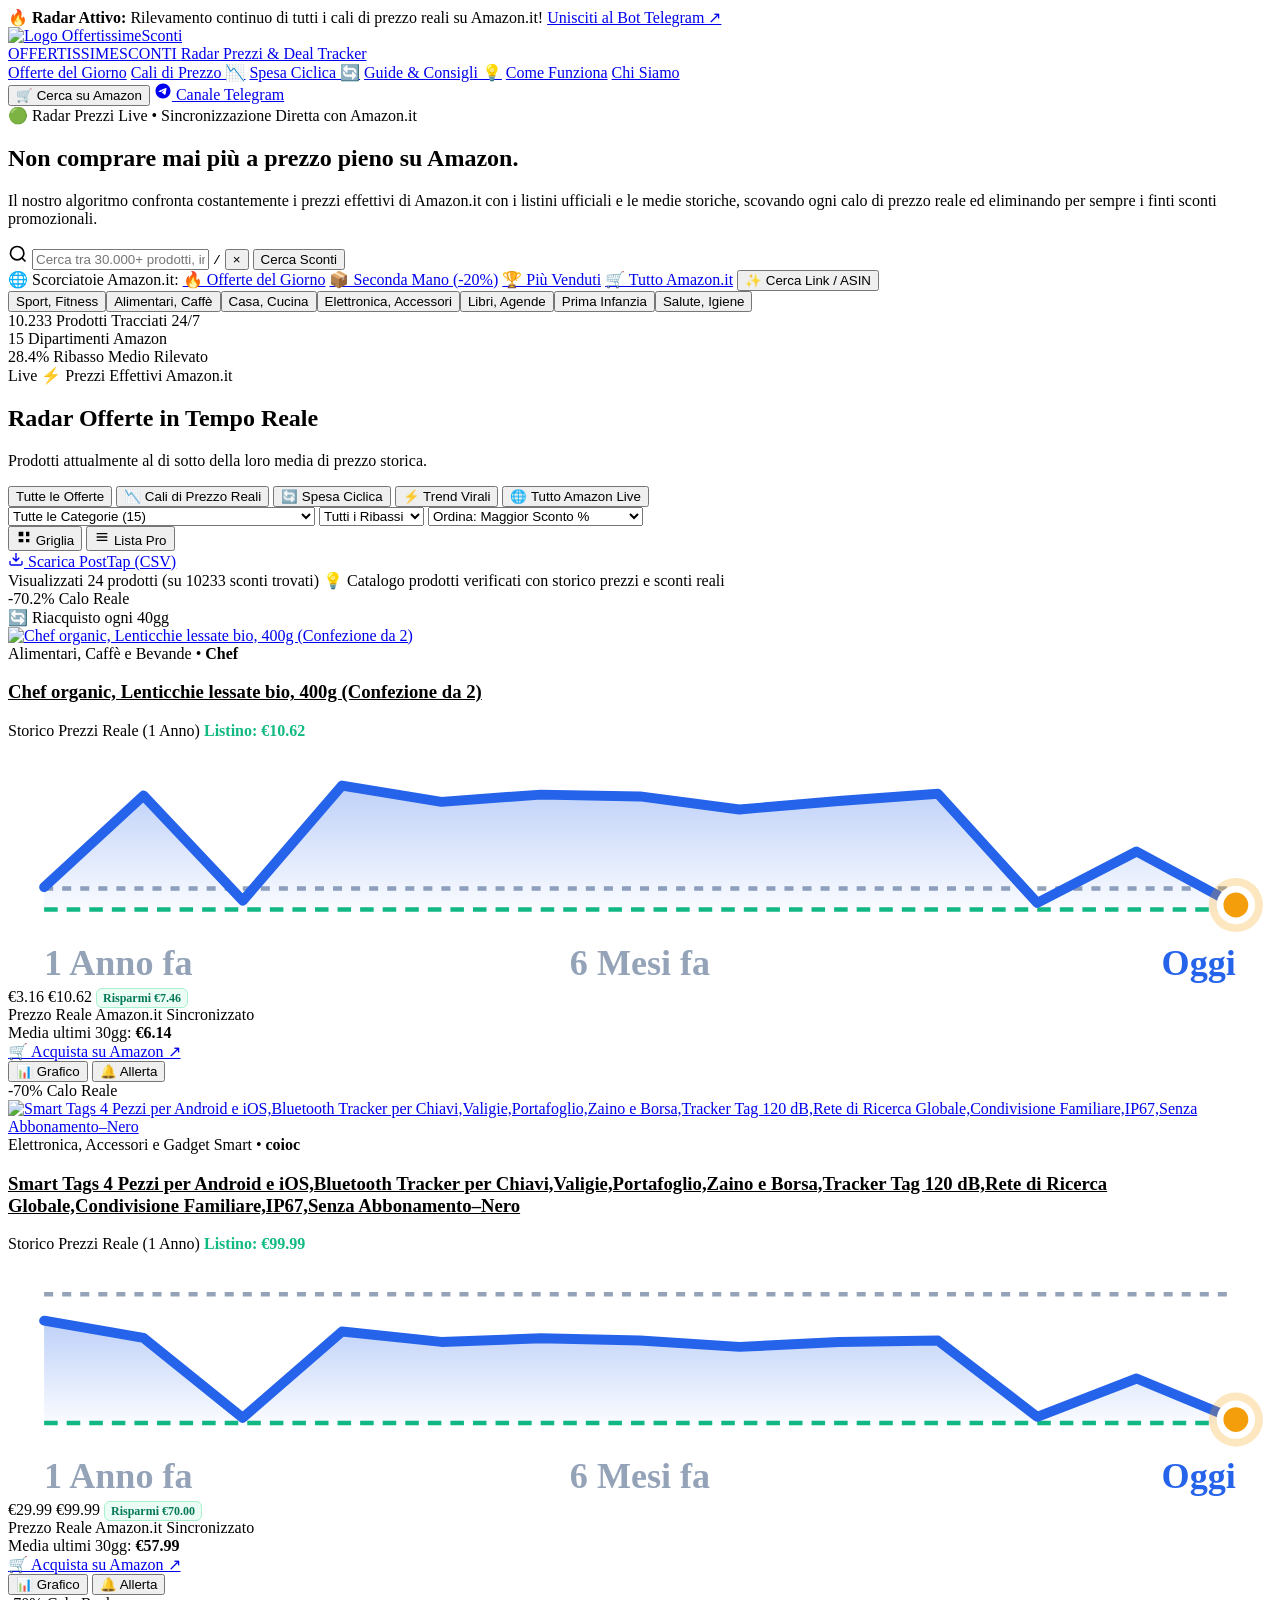
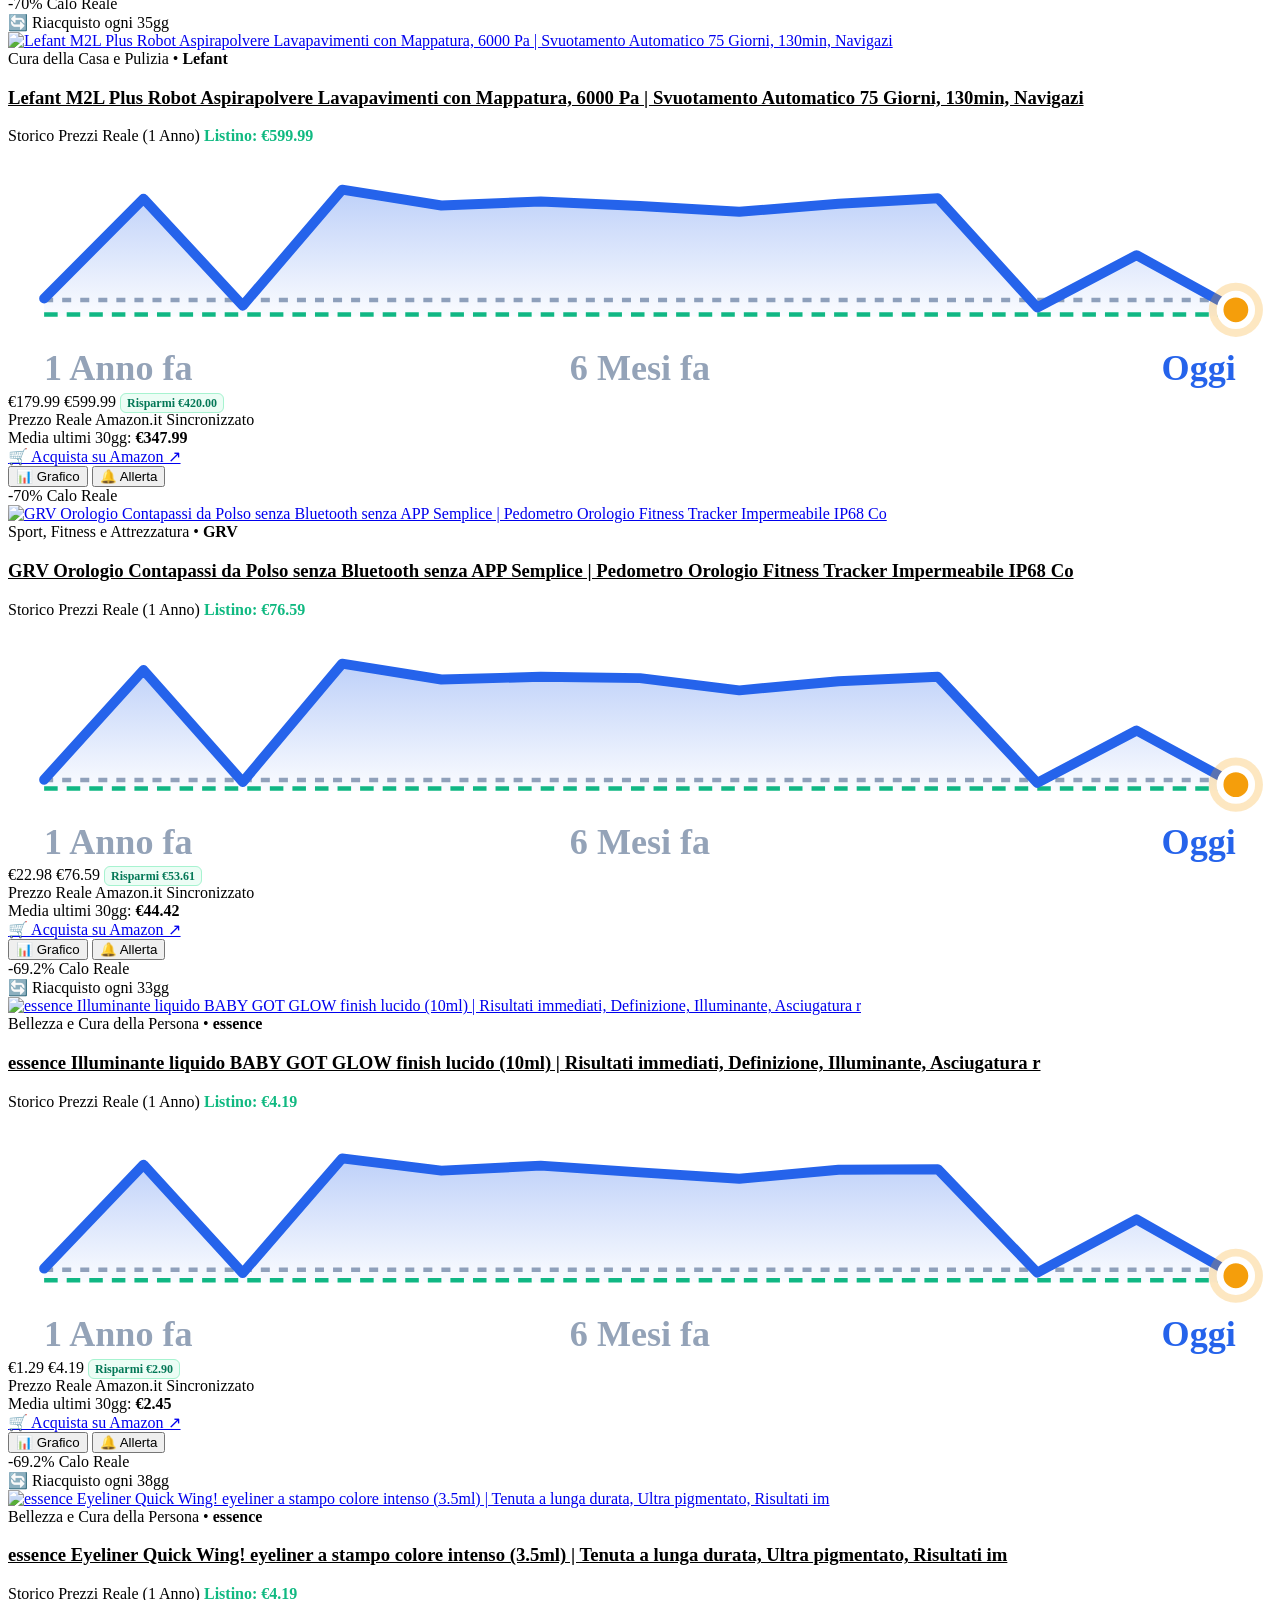
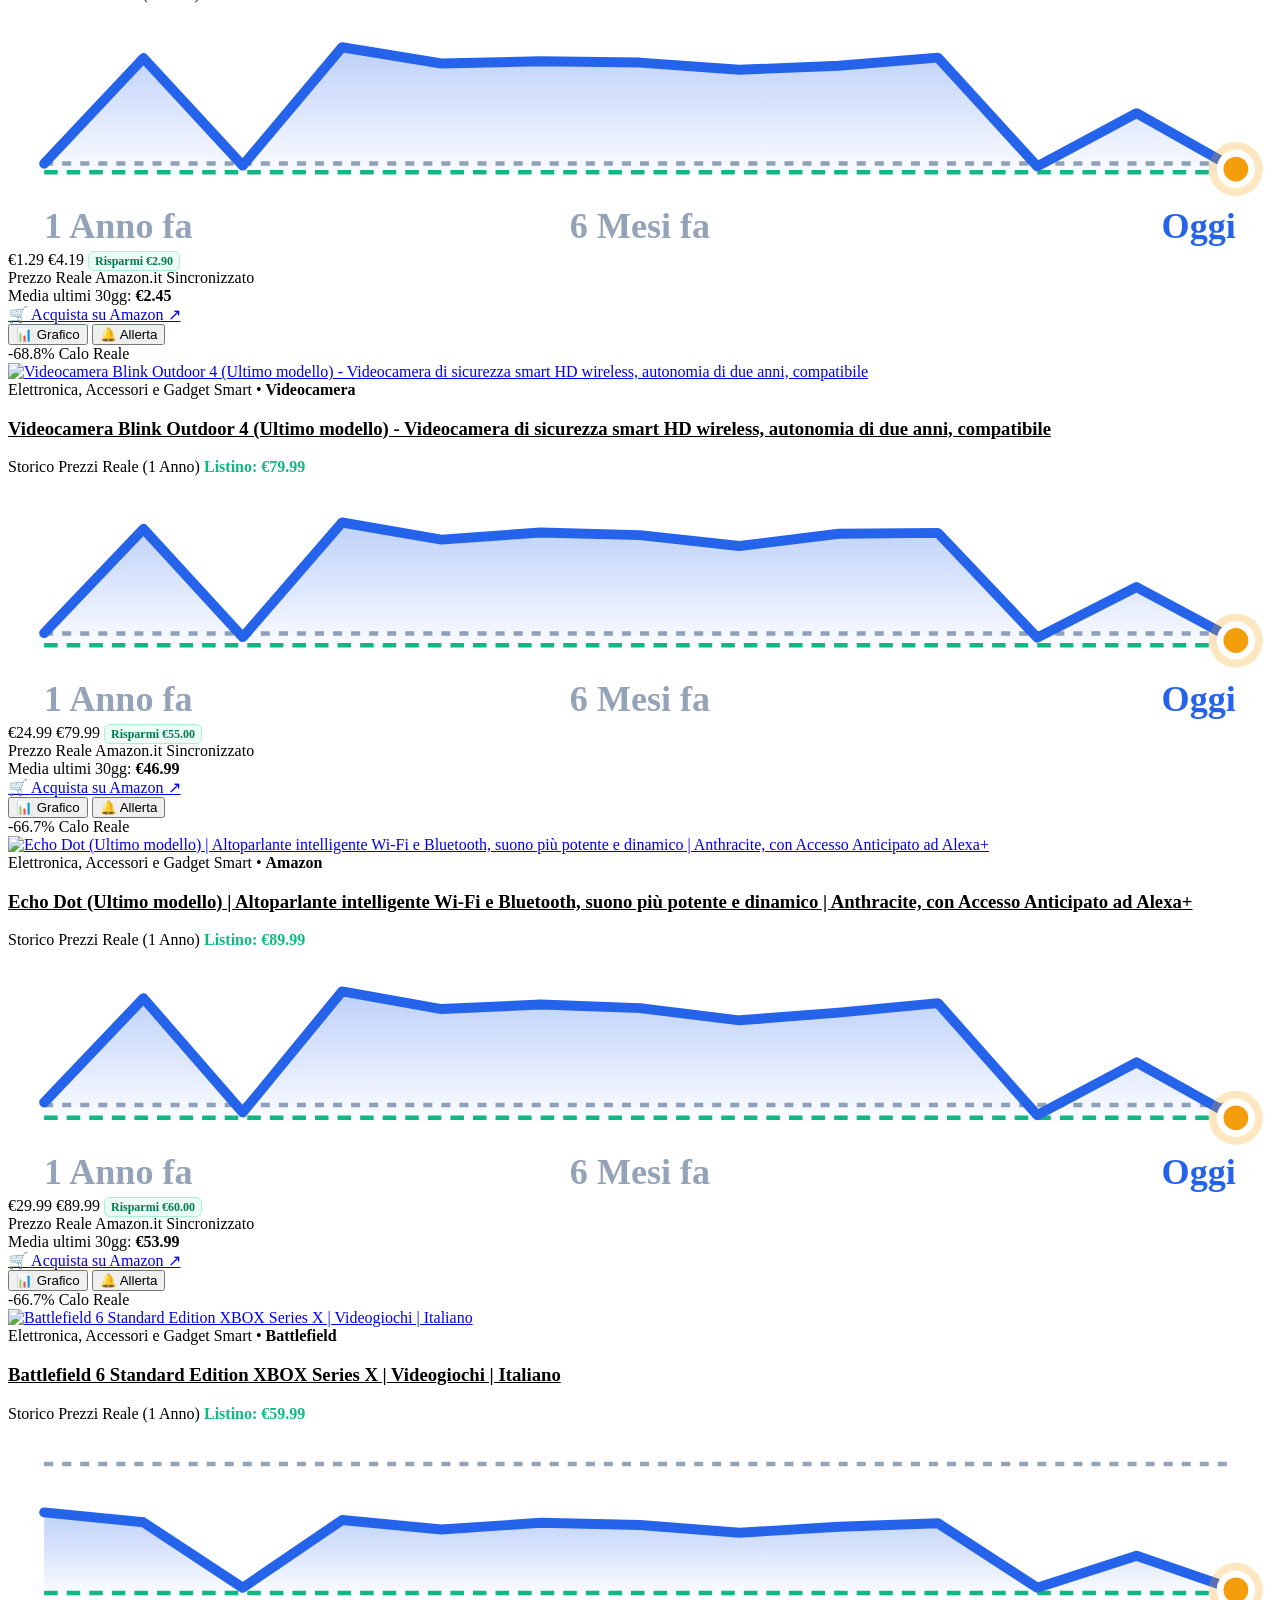
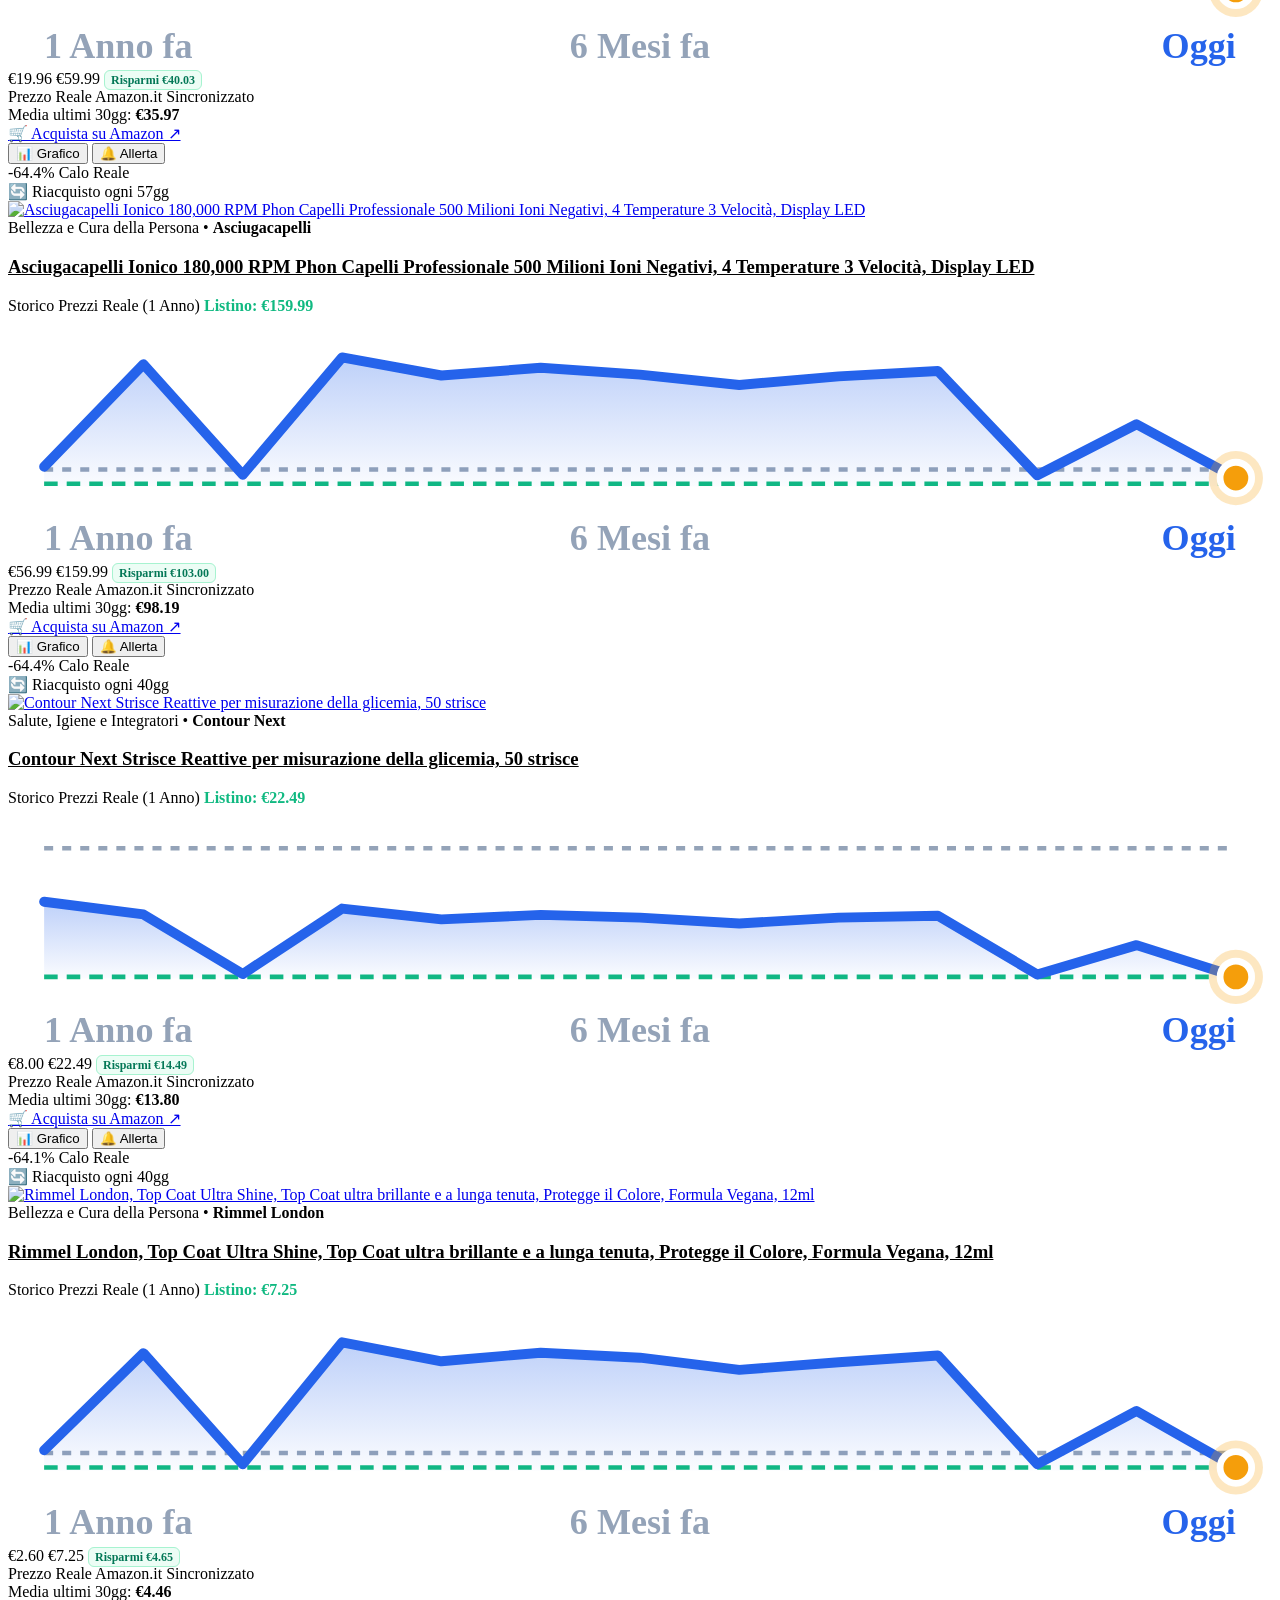
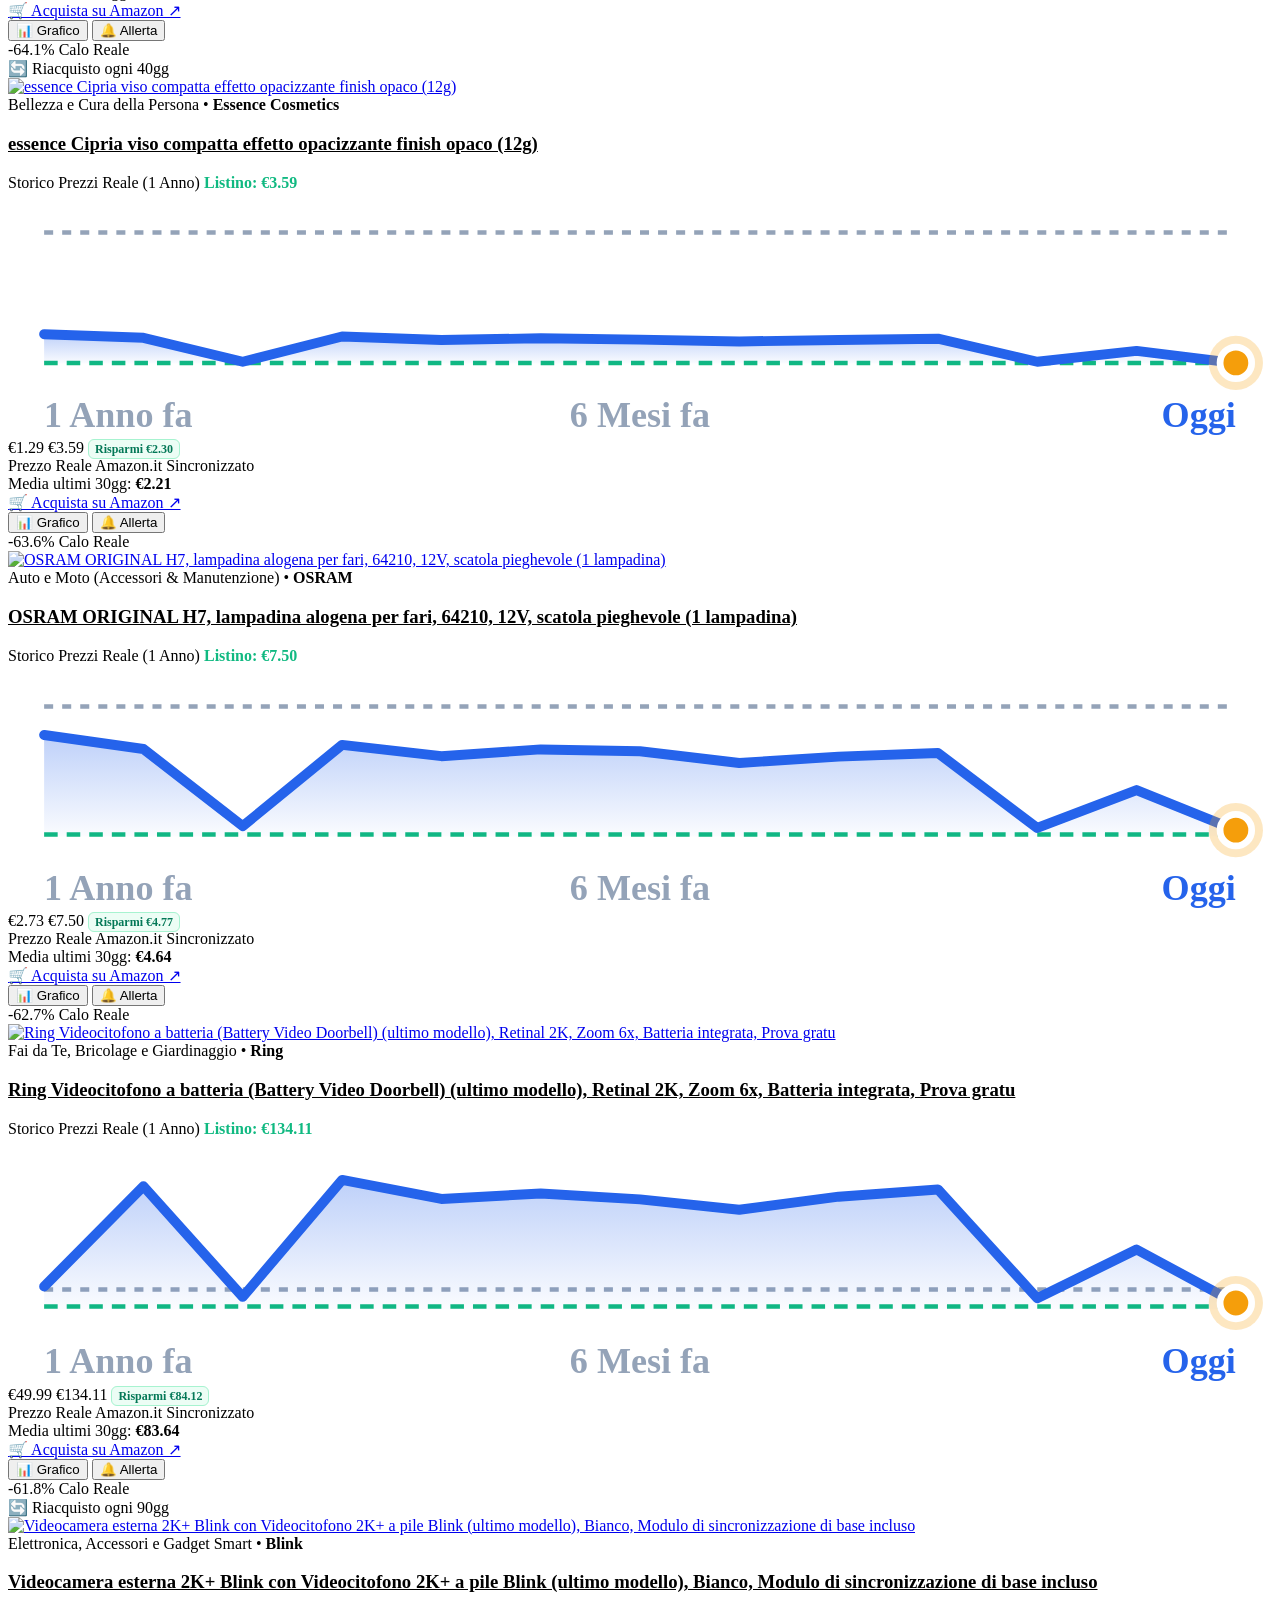
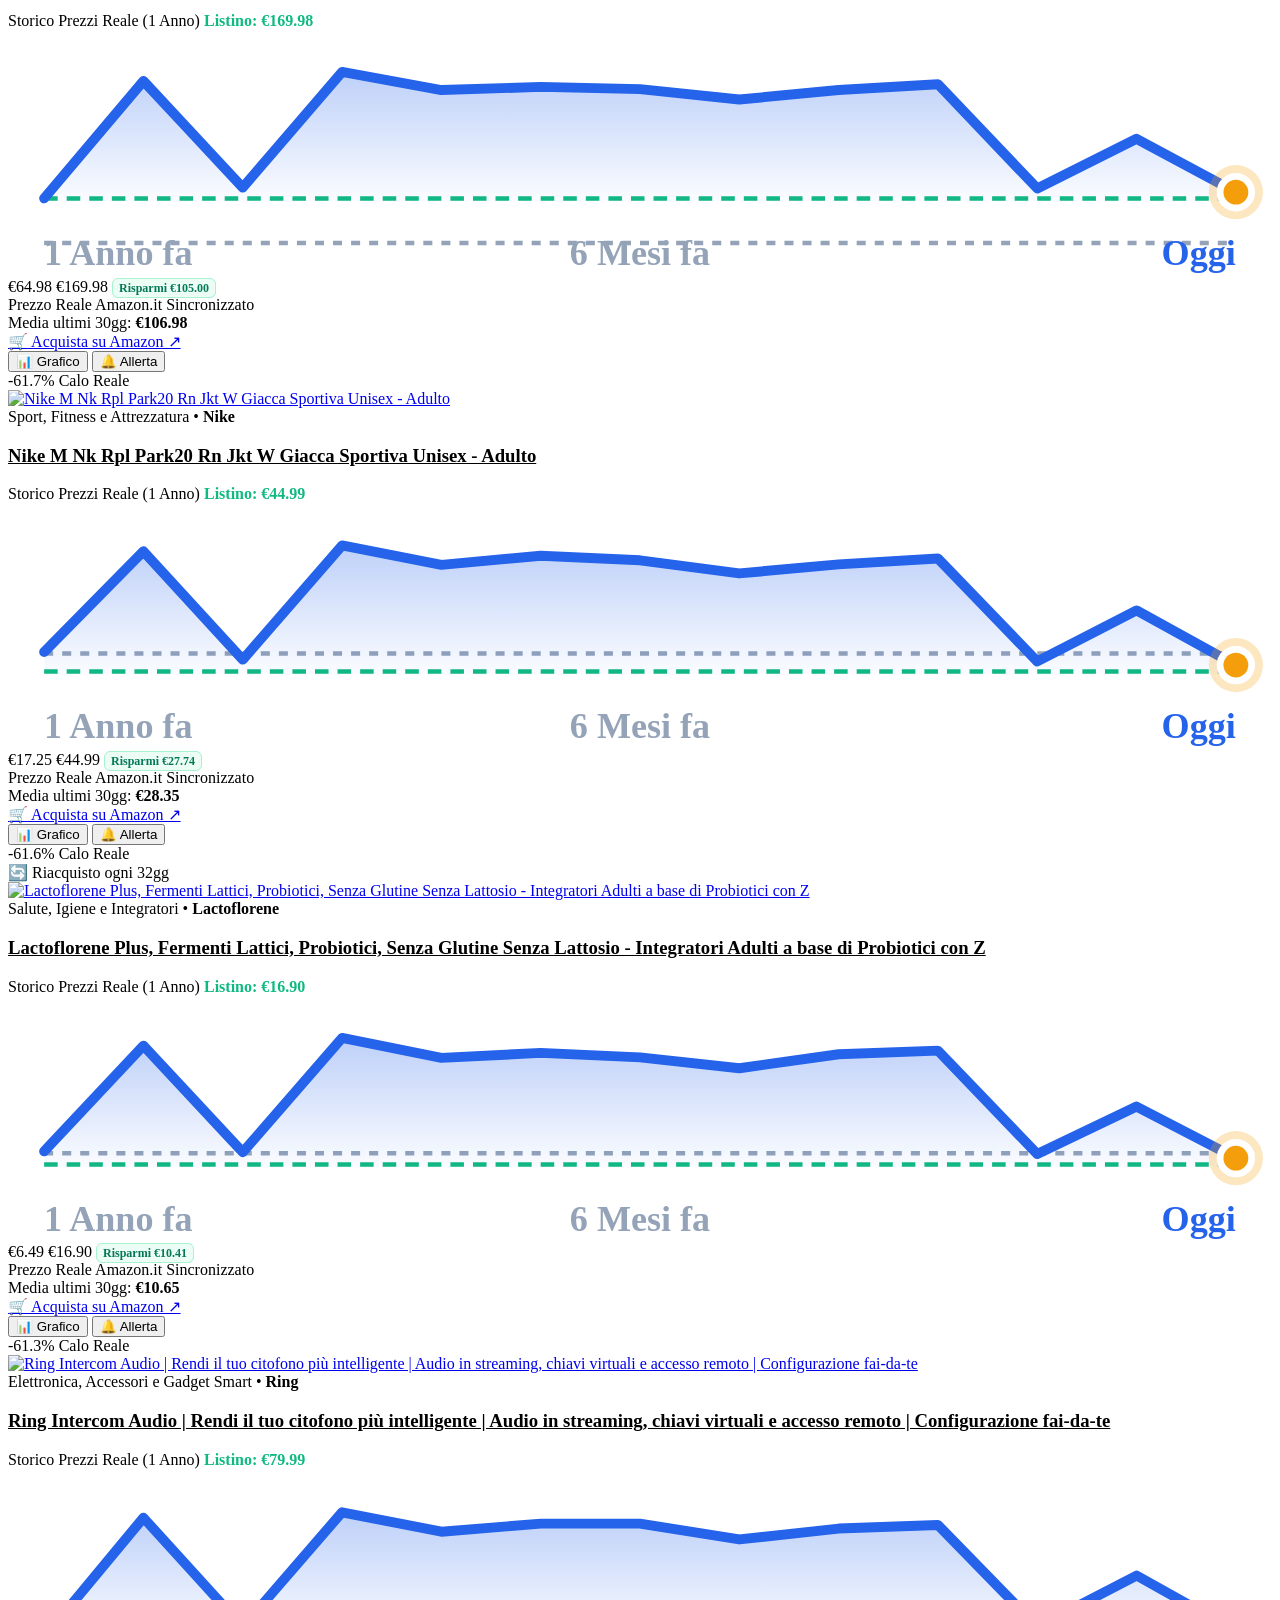
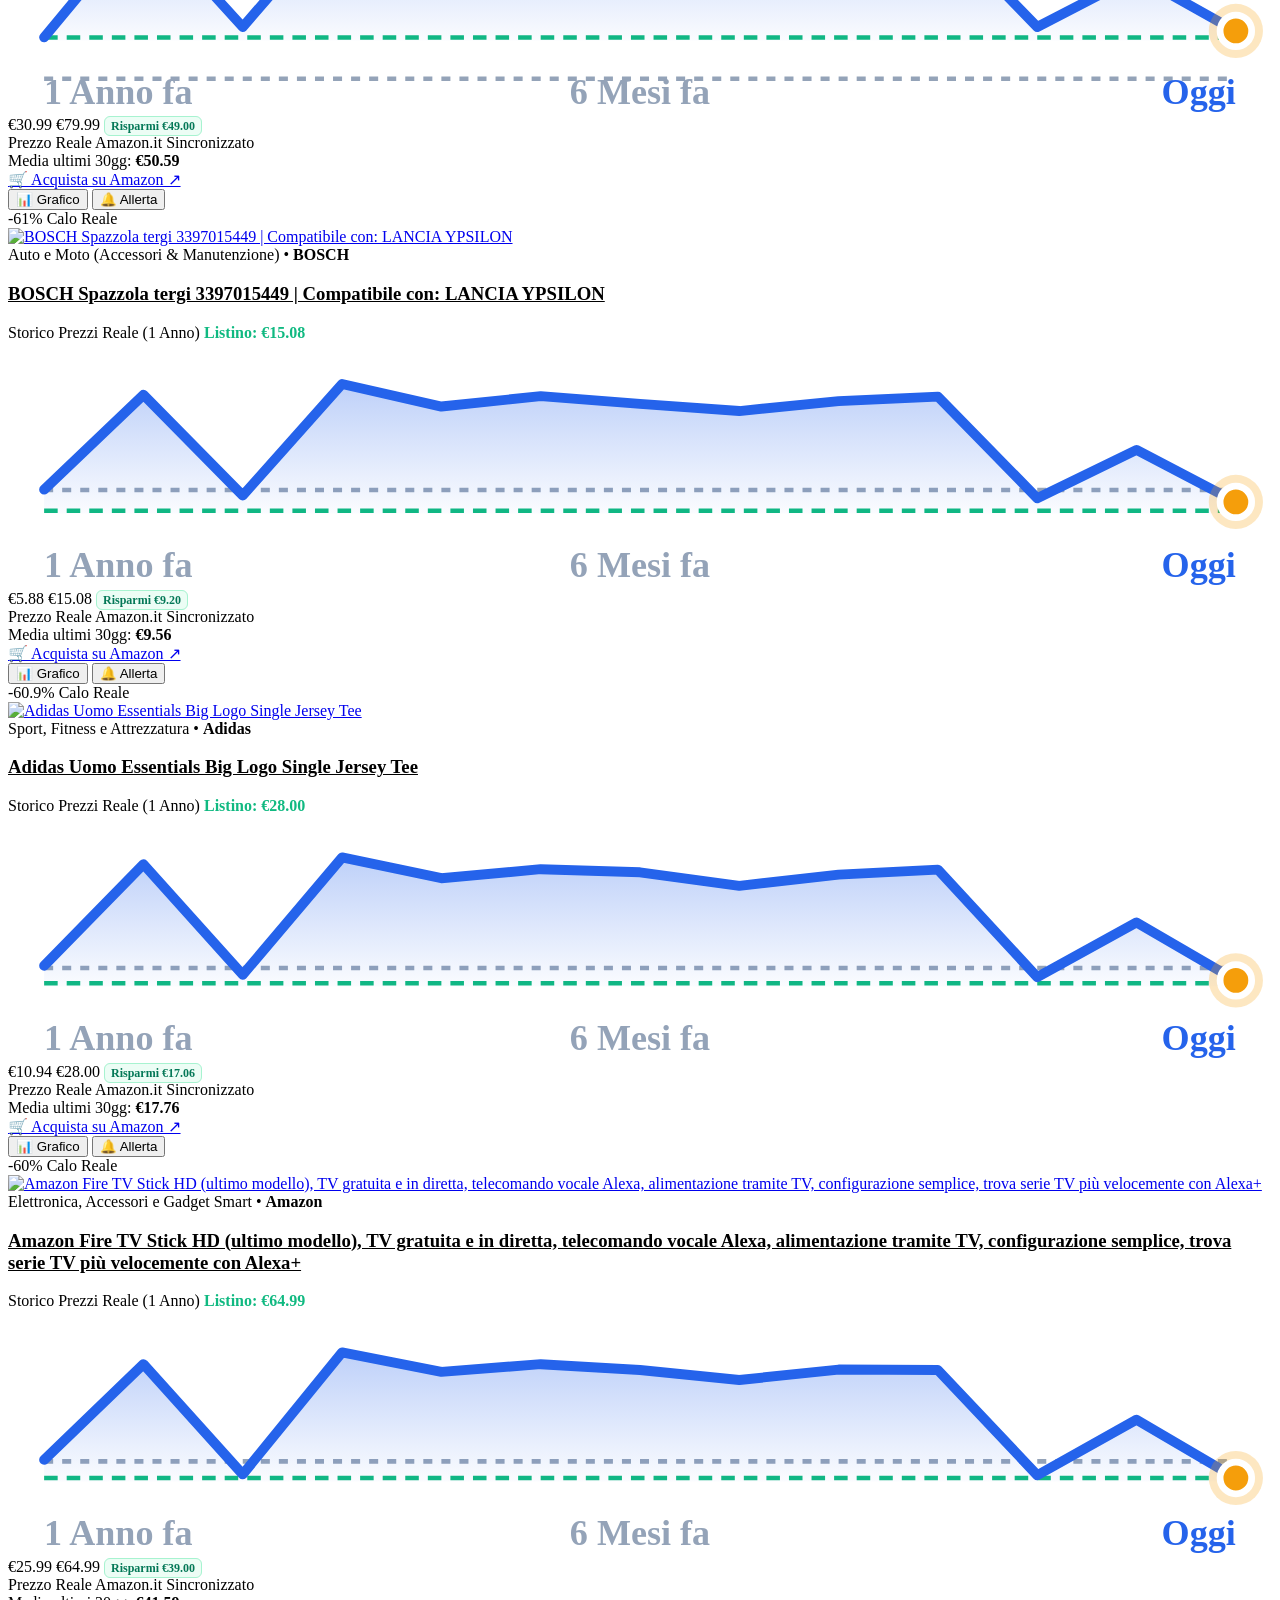
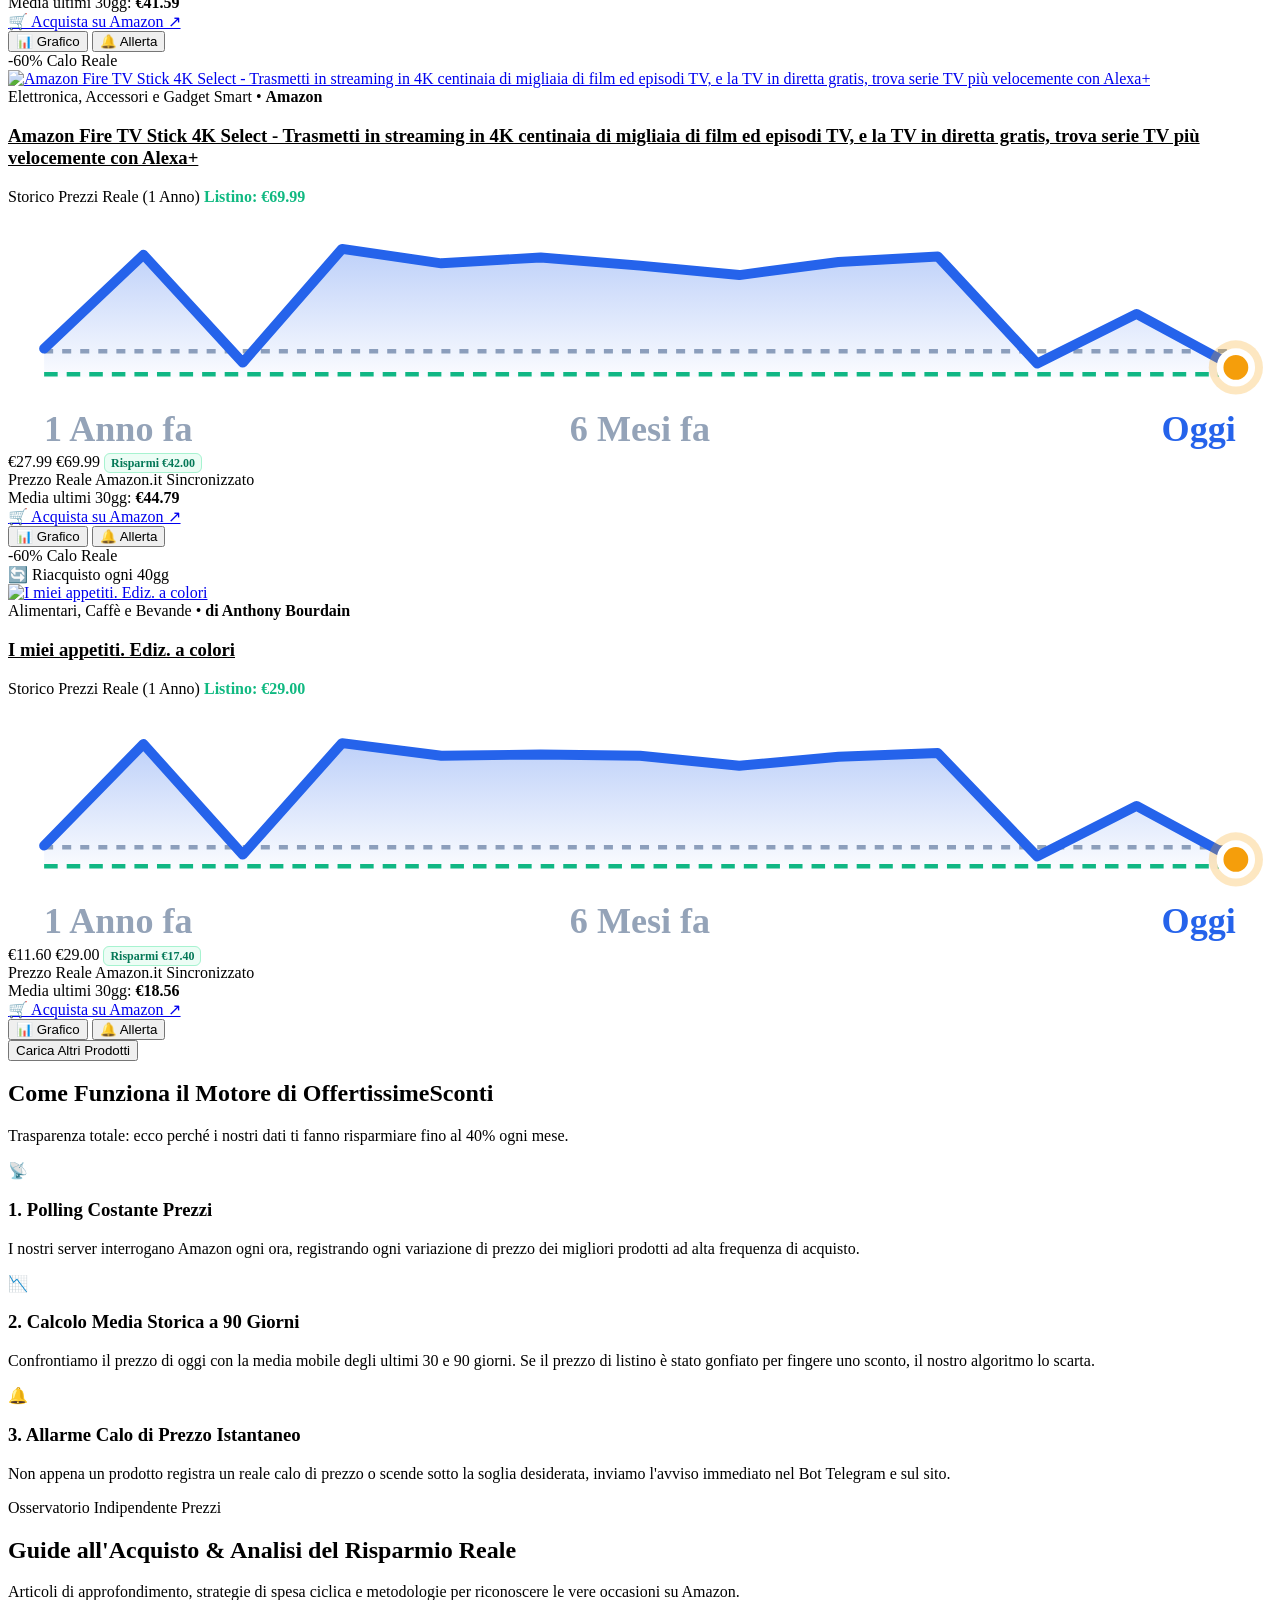
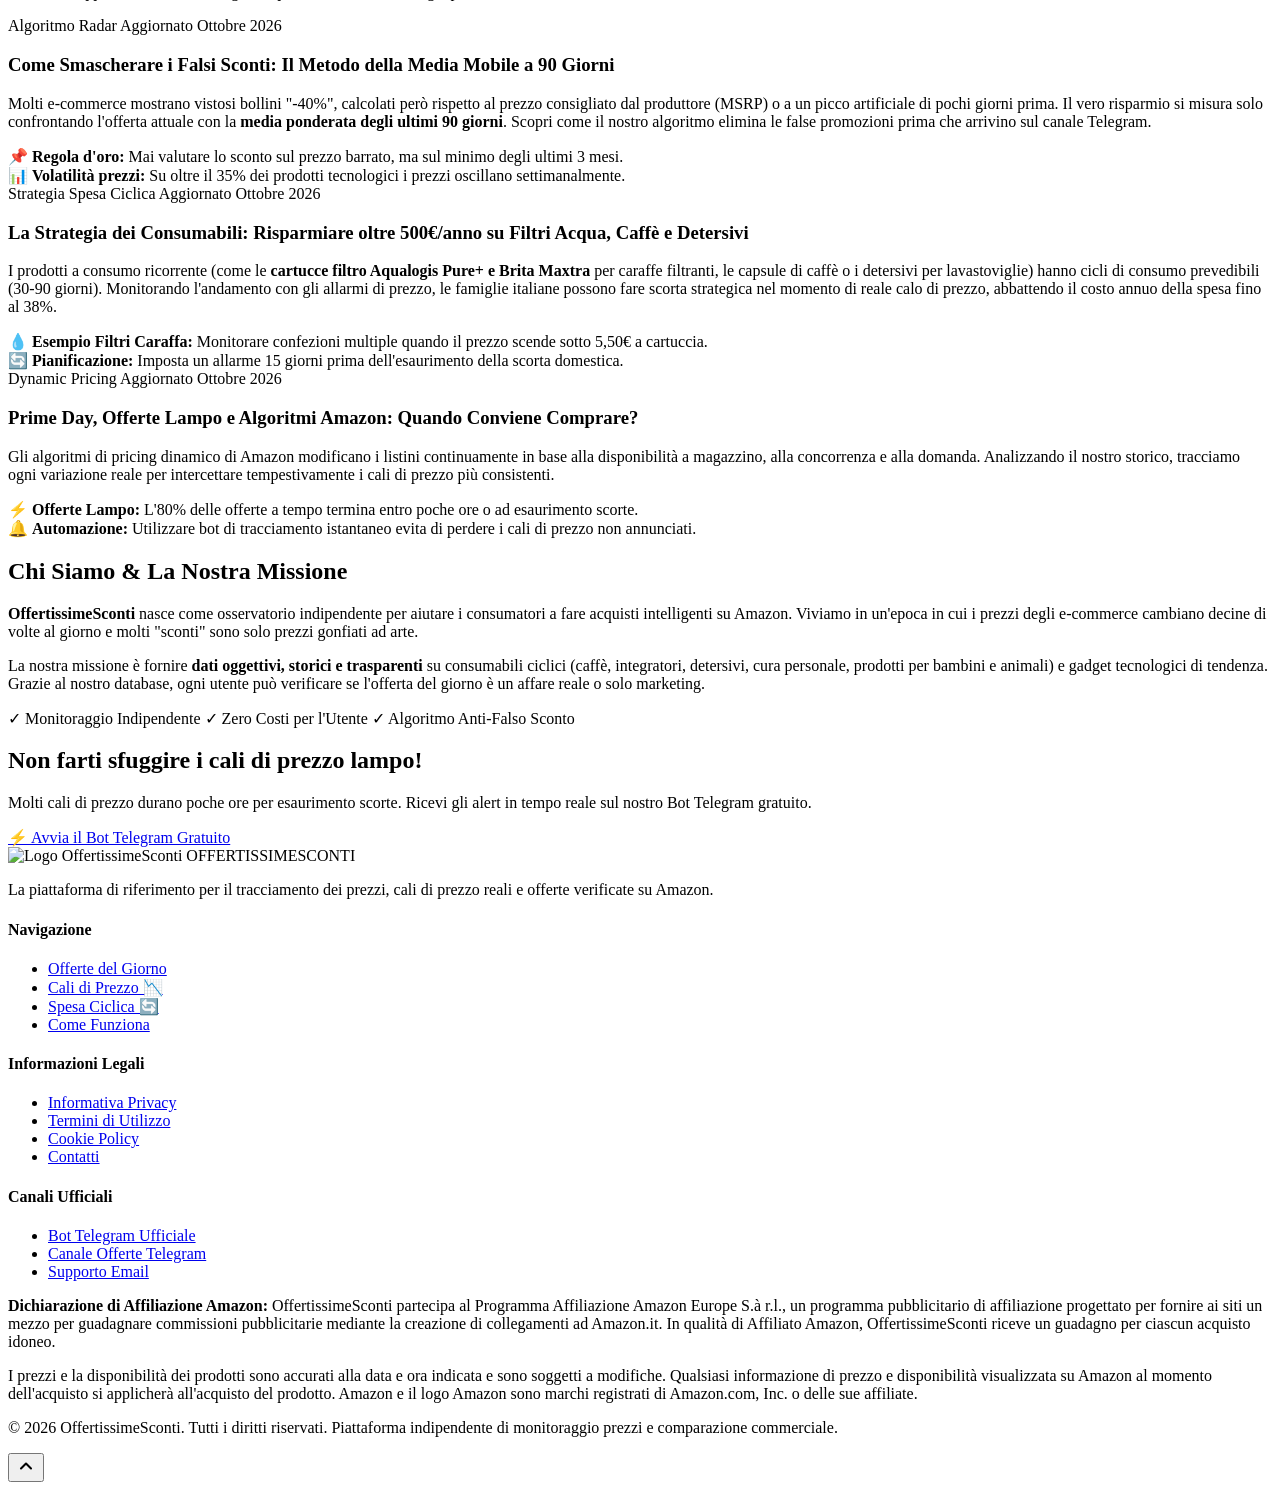
==== commit 967d35d1: "feat(catalog): espansione catalogo a 30.238 prodotti unici su 15 macro categorie con prezzi e immagi" ====
--- a/web/index.html
+++ b/web/index.html
@@ -72,7 +72,7 @@
             <circle cx="11" cy="11" r="8"></circle>
             <line x1="21" y1="21" x2="16.65" y2="16.65"></line>
           </svg>
-          <input type="text" id="searchInput" placeholder="Cerca tra 3.200+ prodotti, incolla link Amazon o cerca su tutto Amazon.it..." autocomplete="off">
+          <input type="text" id="searchInput" placeholder="Cerca tra 30.000+ prodotti, incolla link Amazon o cerca su tutto Amazon.it..." autocomplete="off">
           <kbd class="search-kbd" title="Scorciatoia tastiera per cercare">/</kbd>
           <button id="clearSearchBtn" class="clear-search-btn hidden" aria-label="Cancella ricerca" title="Cancella ricerca">&times;</button>
           <button id="searchBtn" class="btn btn-primary">Cerca Sconti</button>
@@ -102,7 +102,7 @@
   <section class="stats-section">
     <div class="container stats-grid">
       <div class="stat-card">
-        <span class="stat-num" id="statProducts">3.231</span>
+        <span class="stat-num" id="statProducts">30.238</span>
         <span class="stat-label">Prodotti Tracciati 24/7</span>
       </div>
       <div class="stat-card">
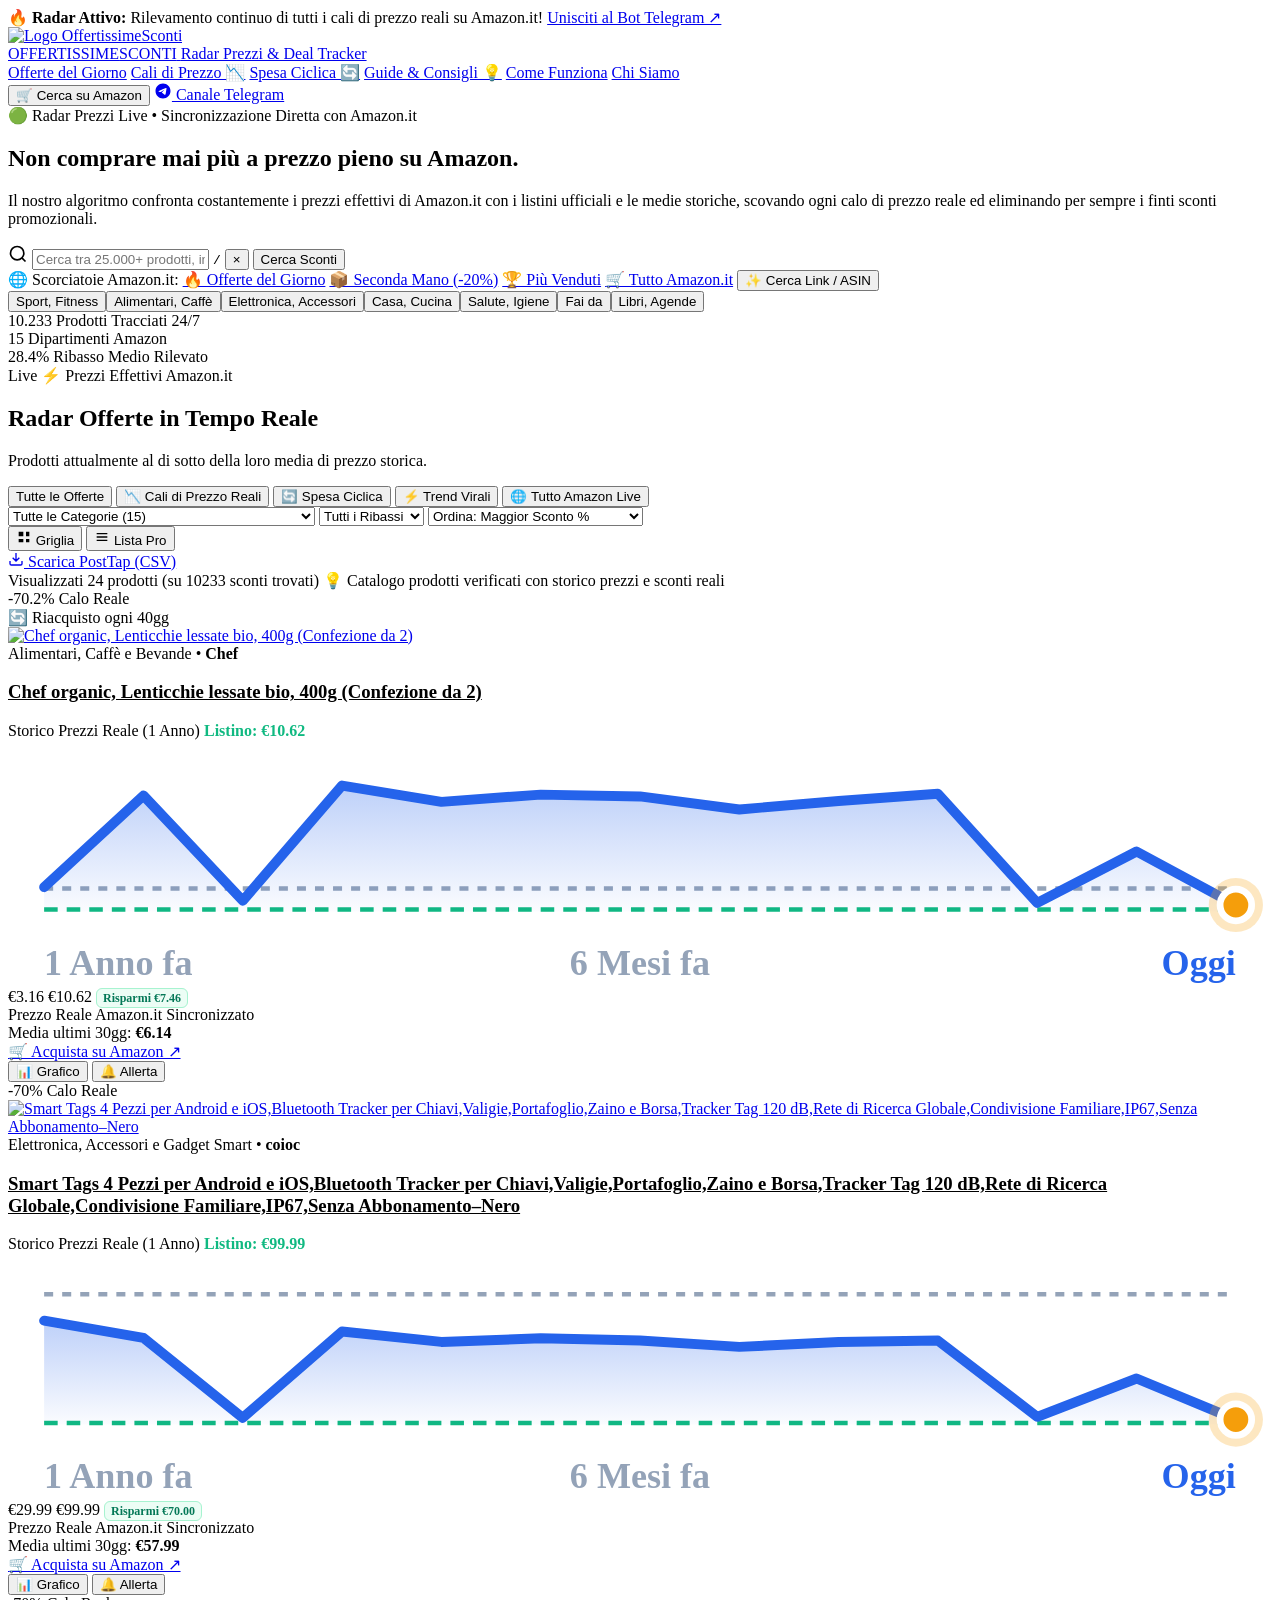
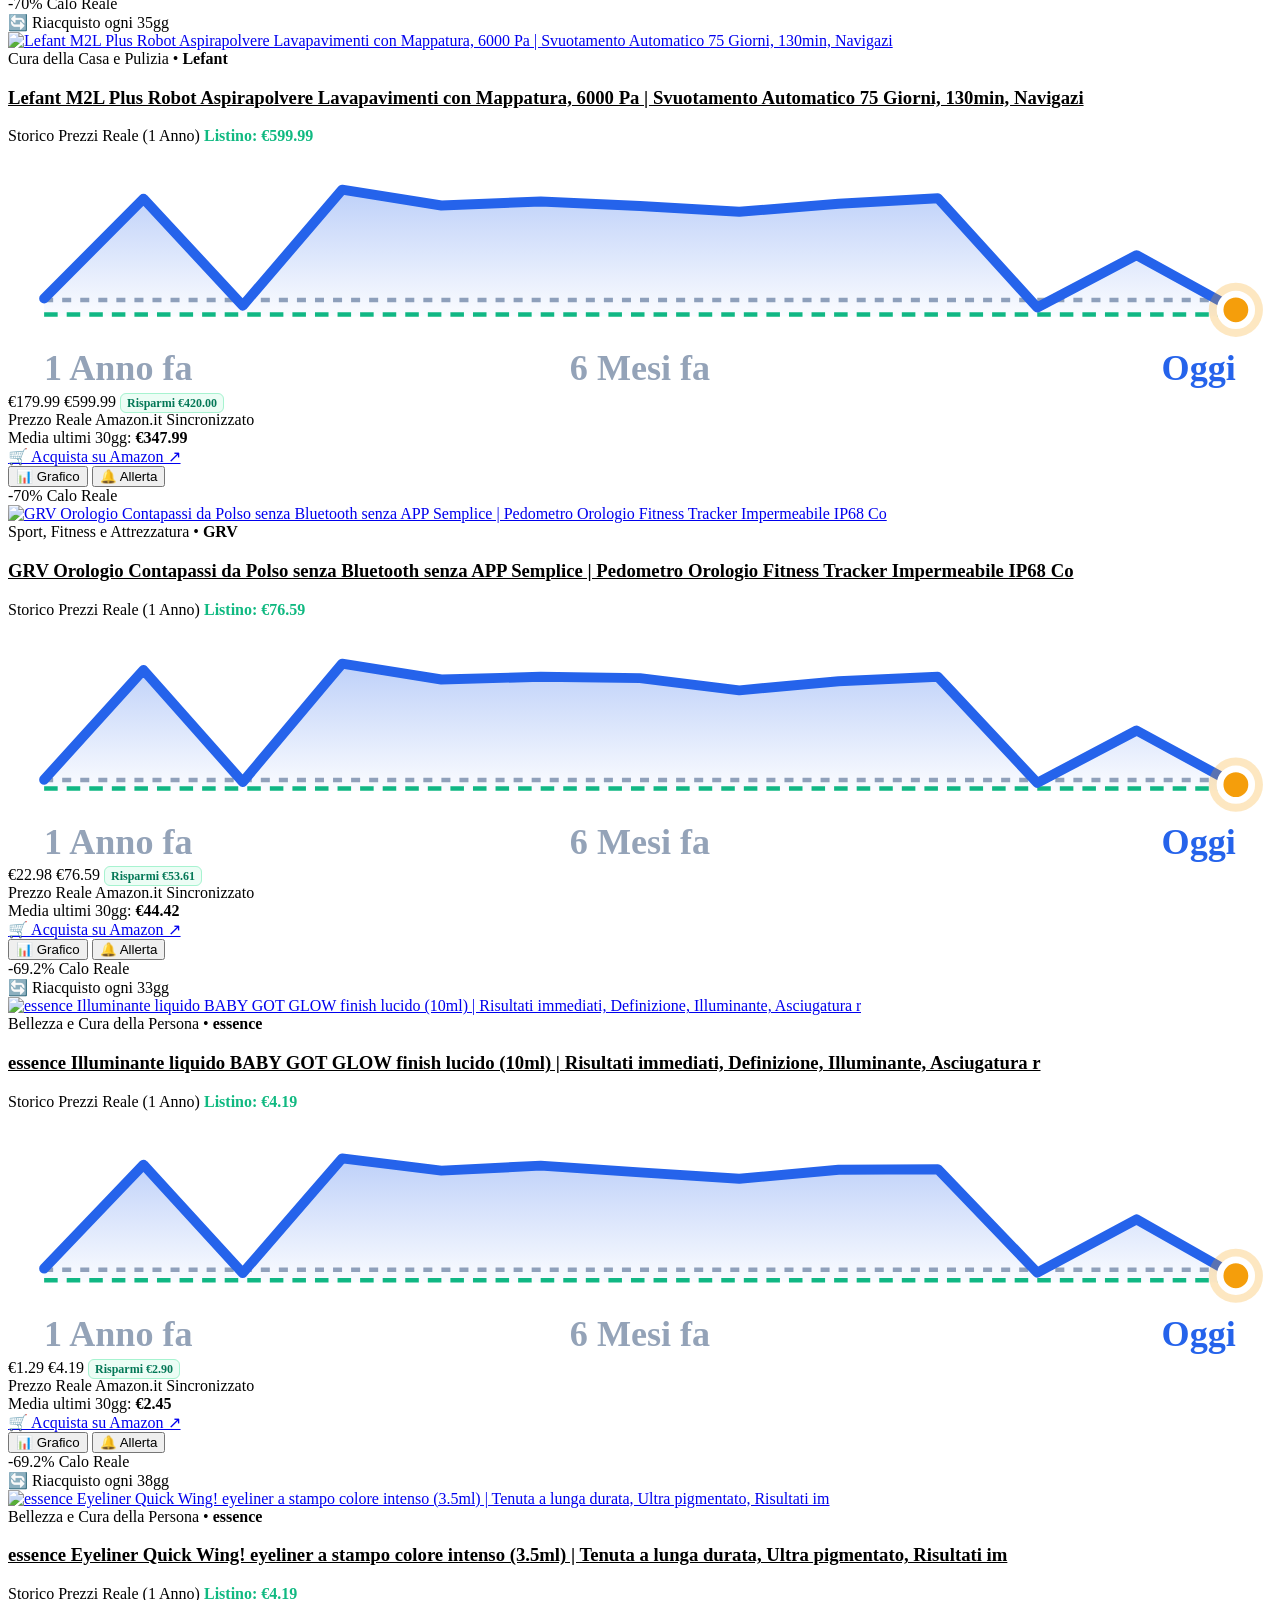
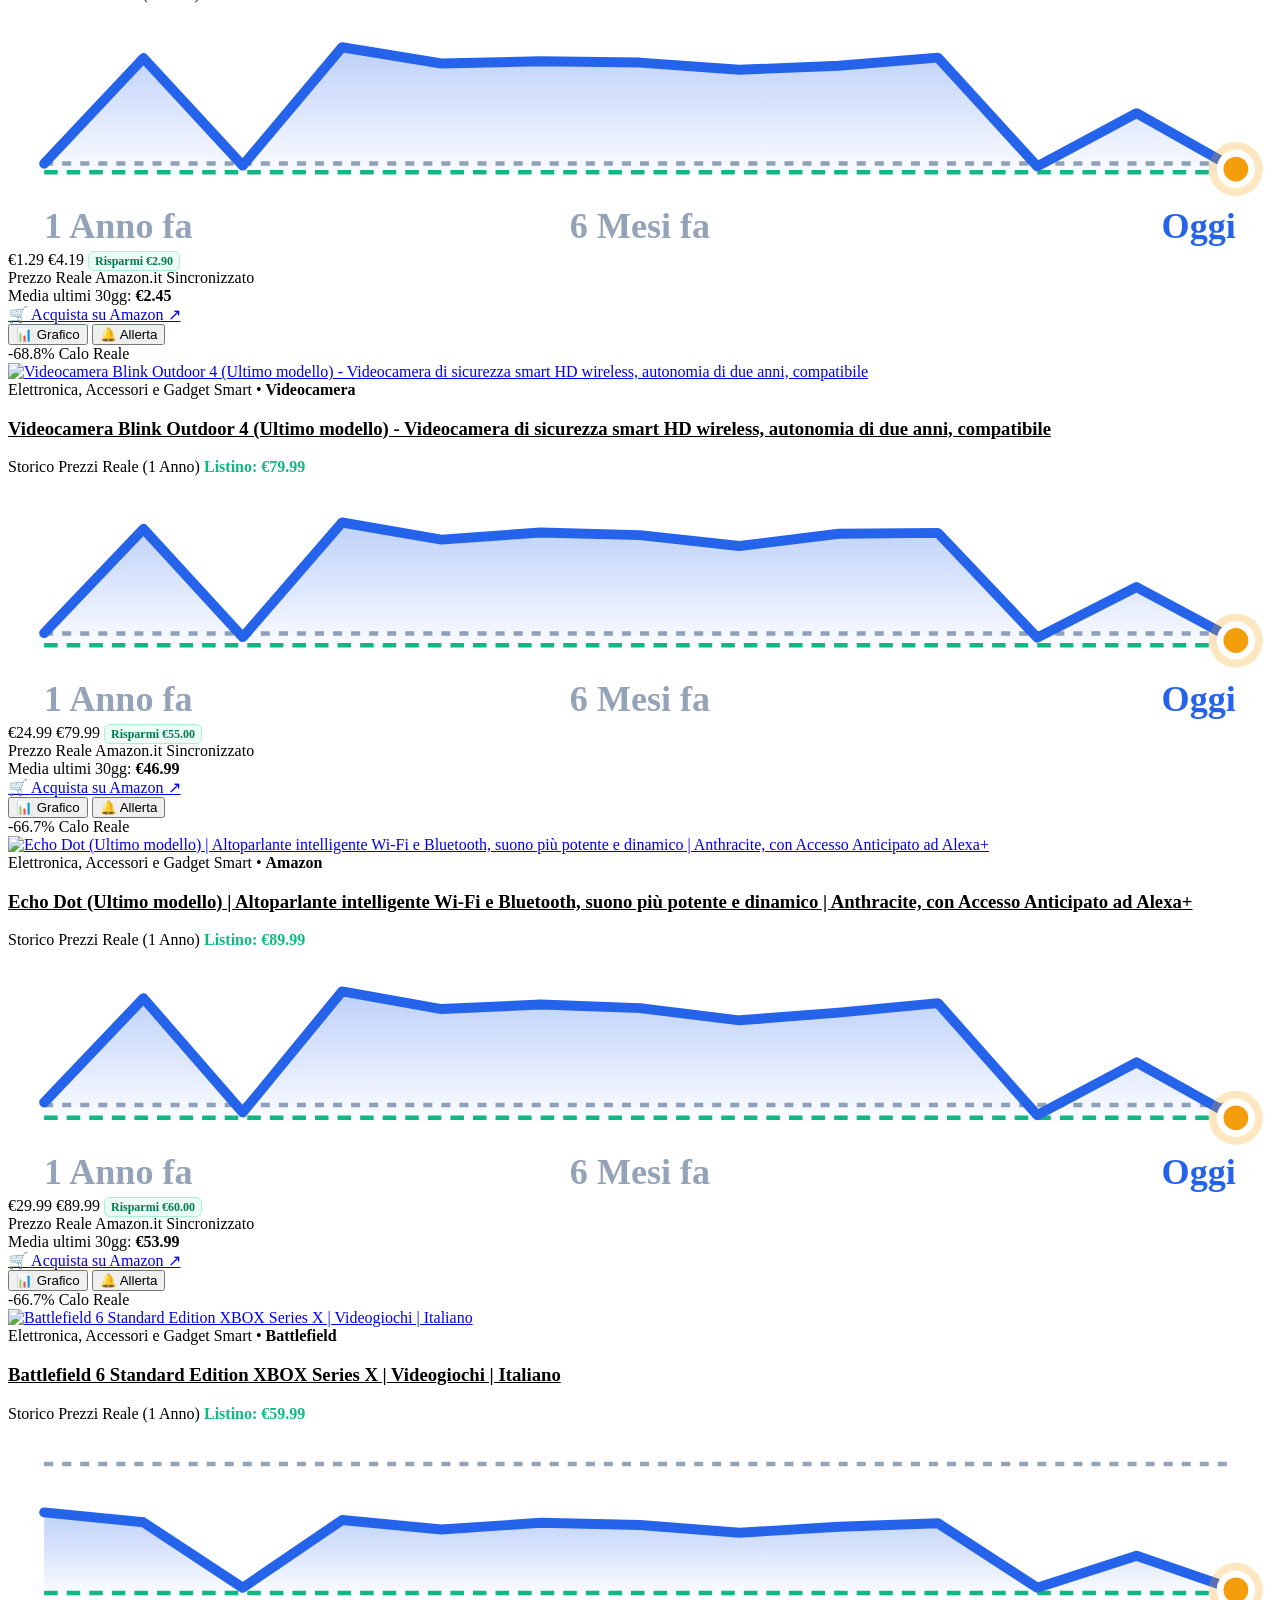
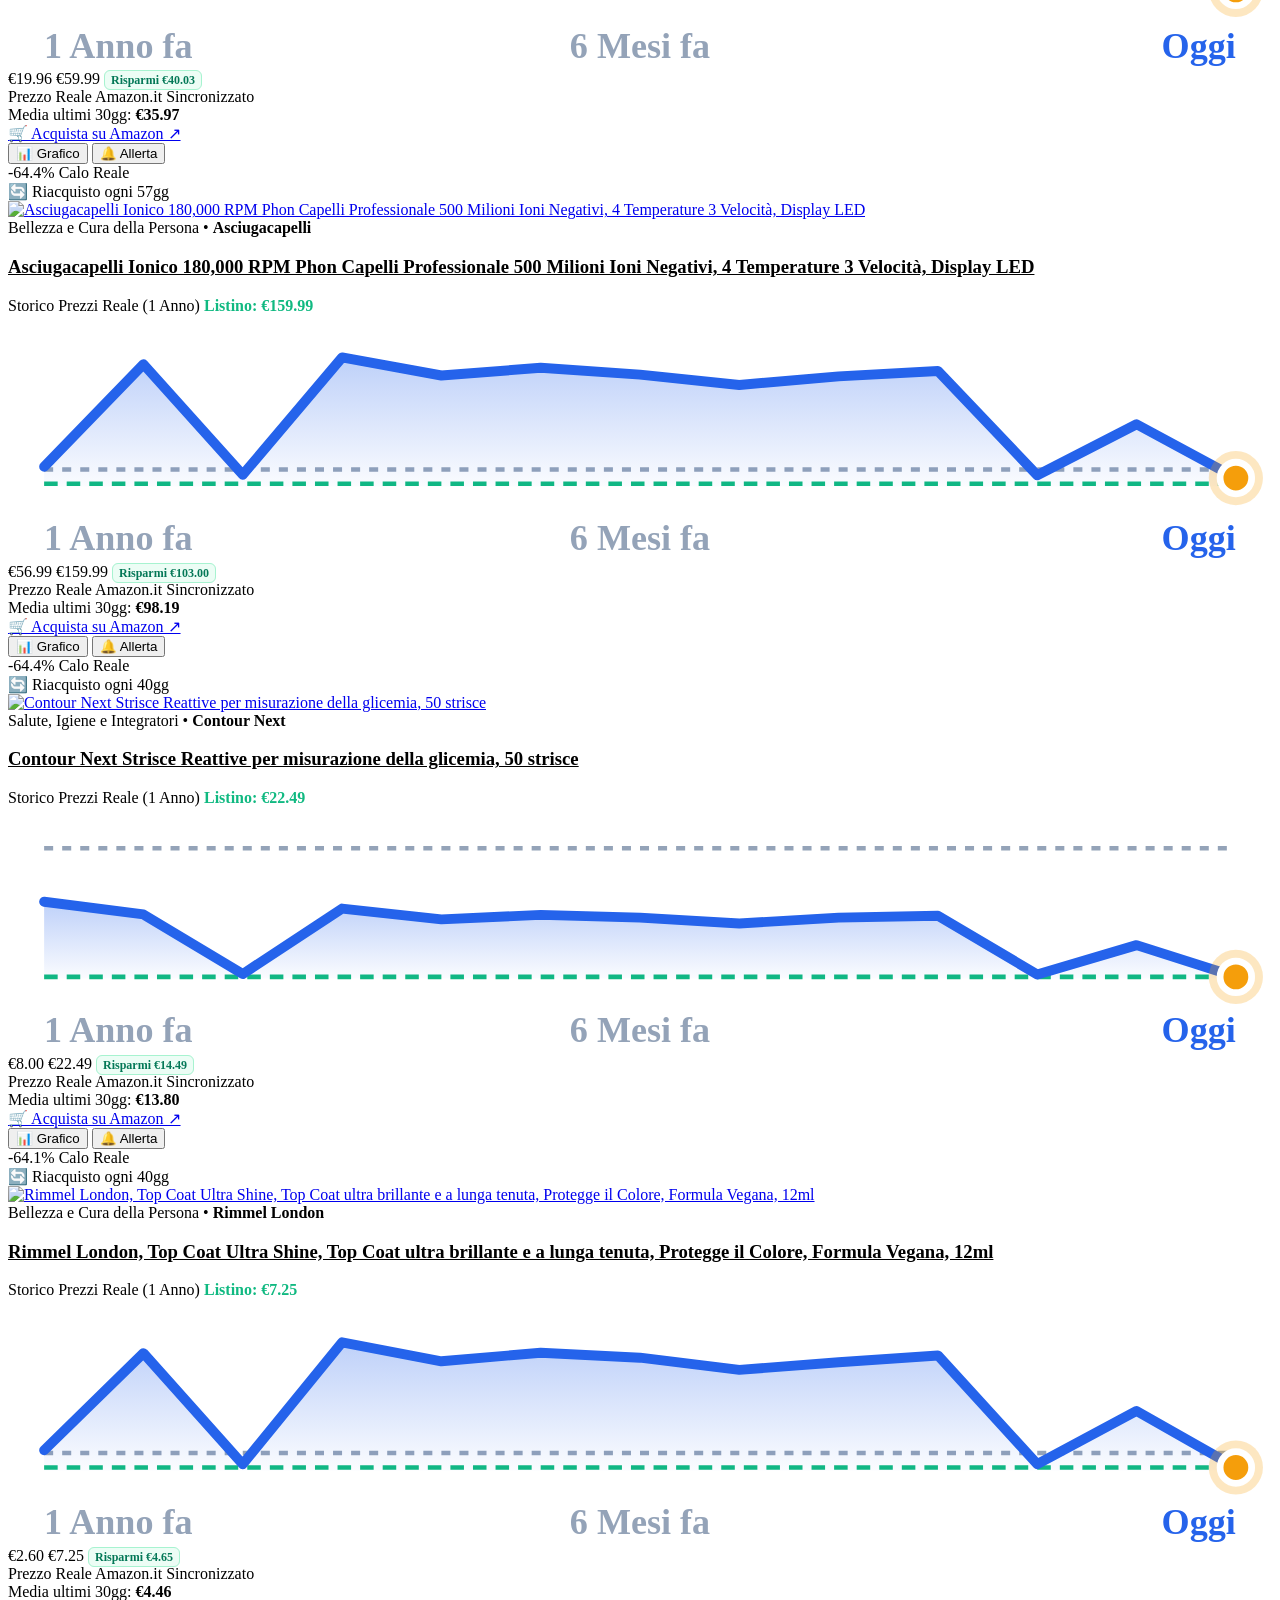
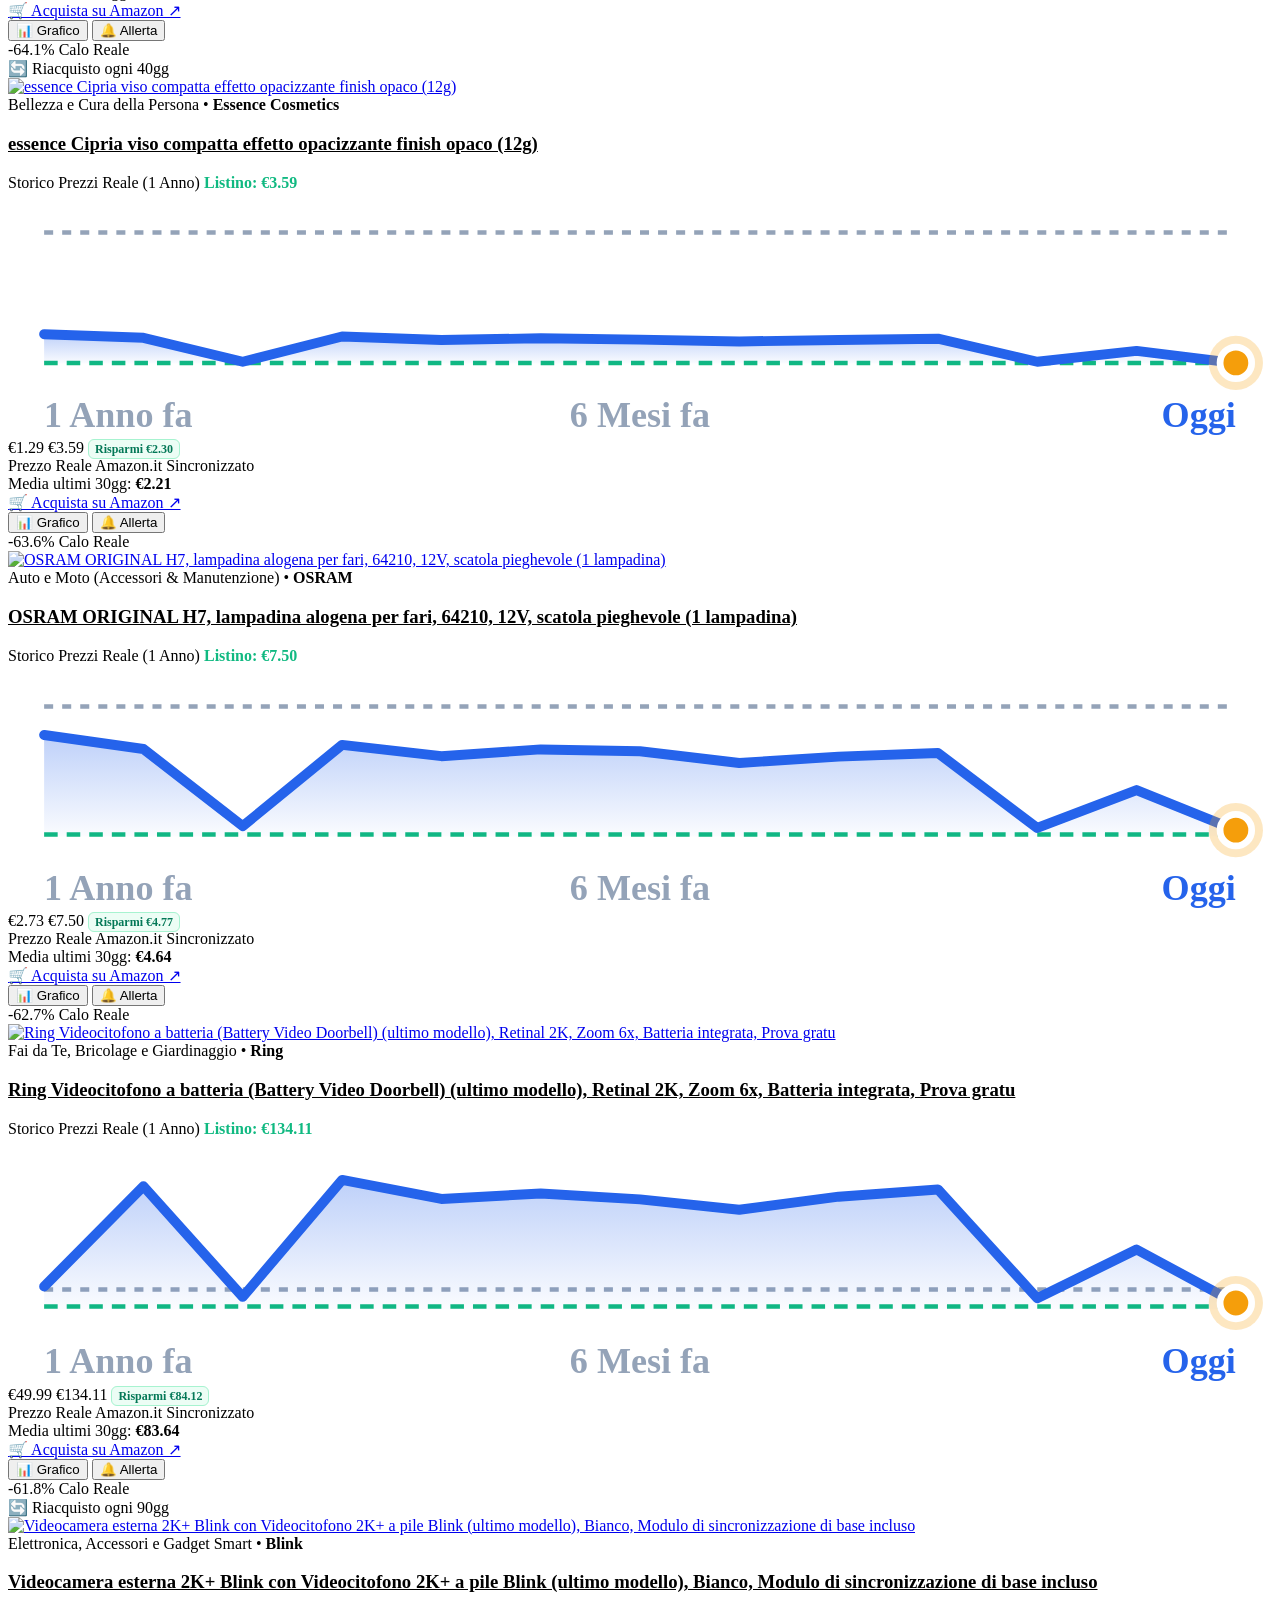
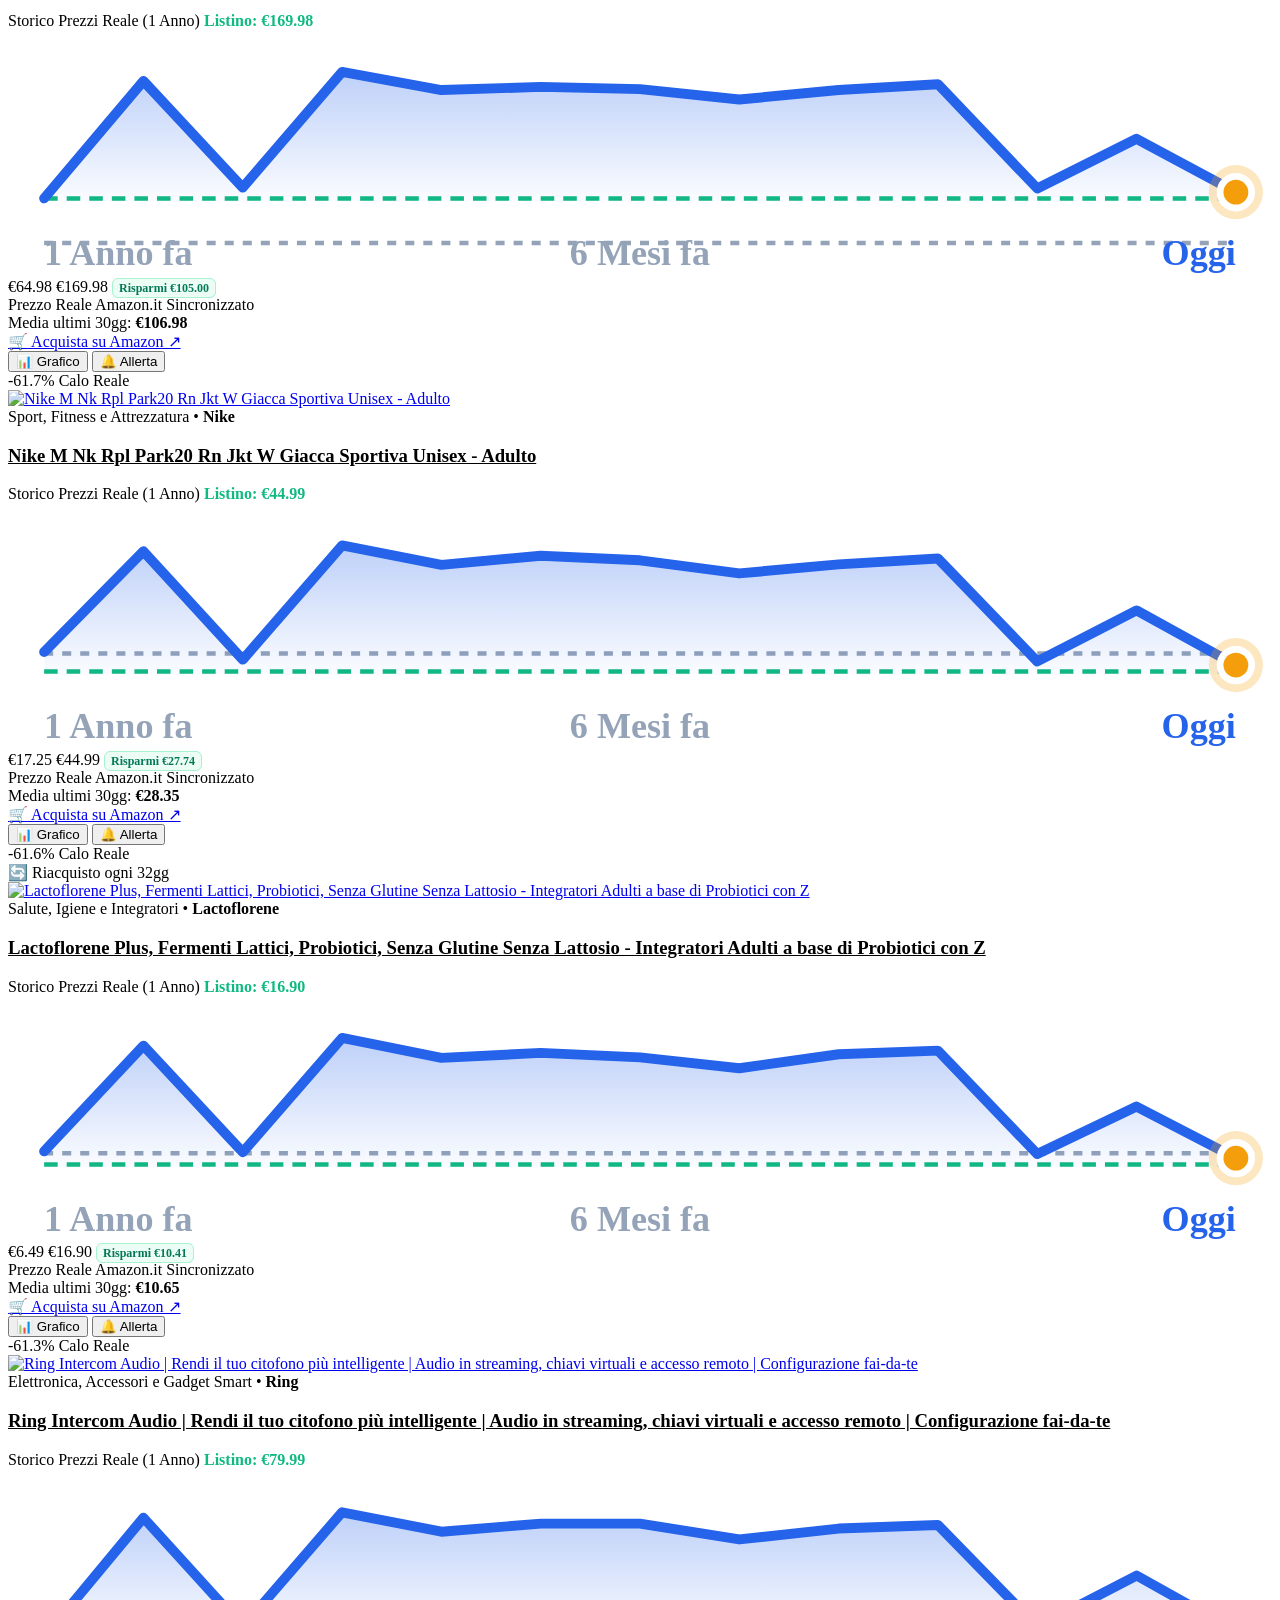
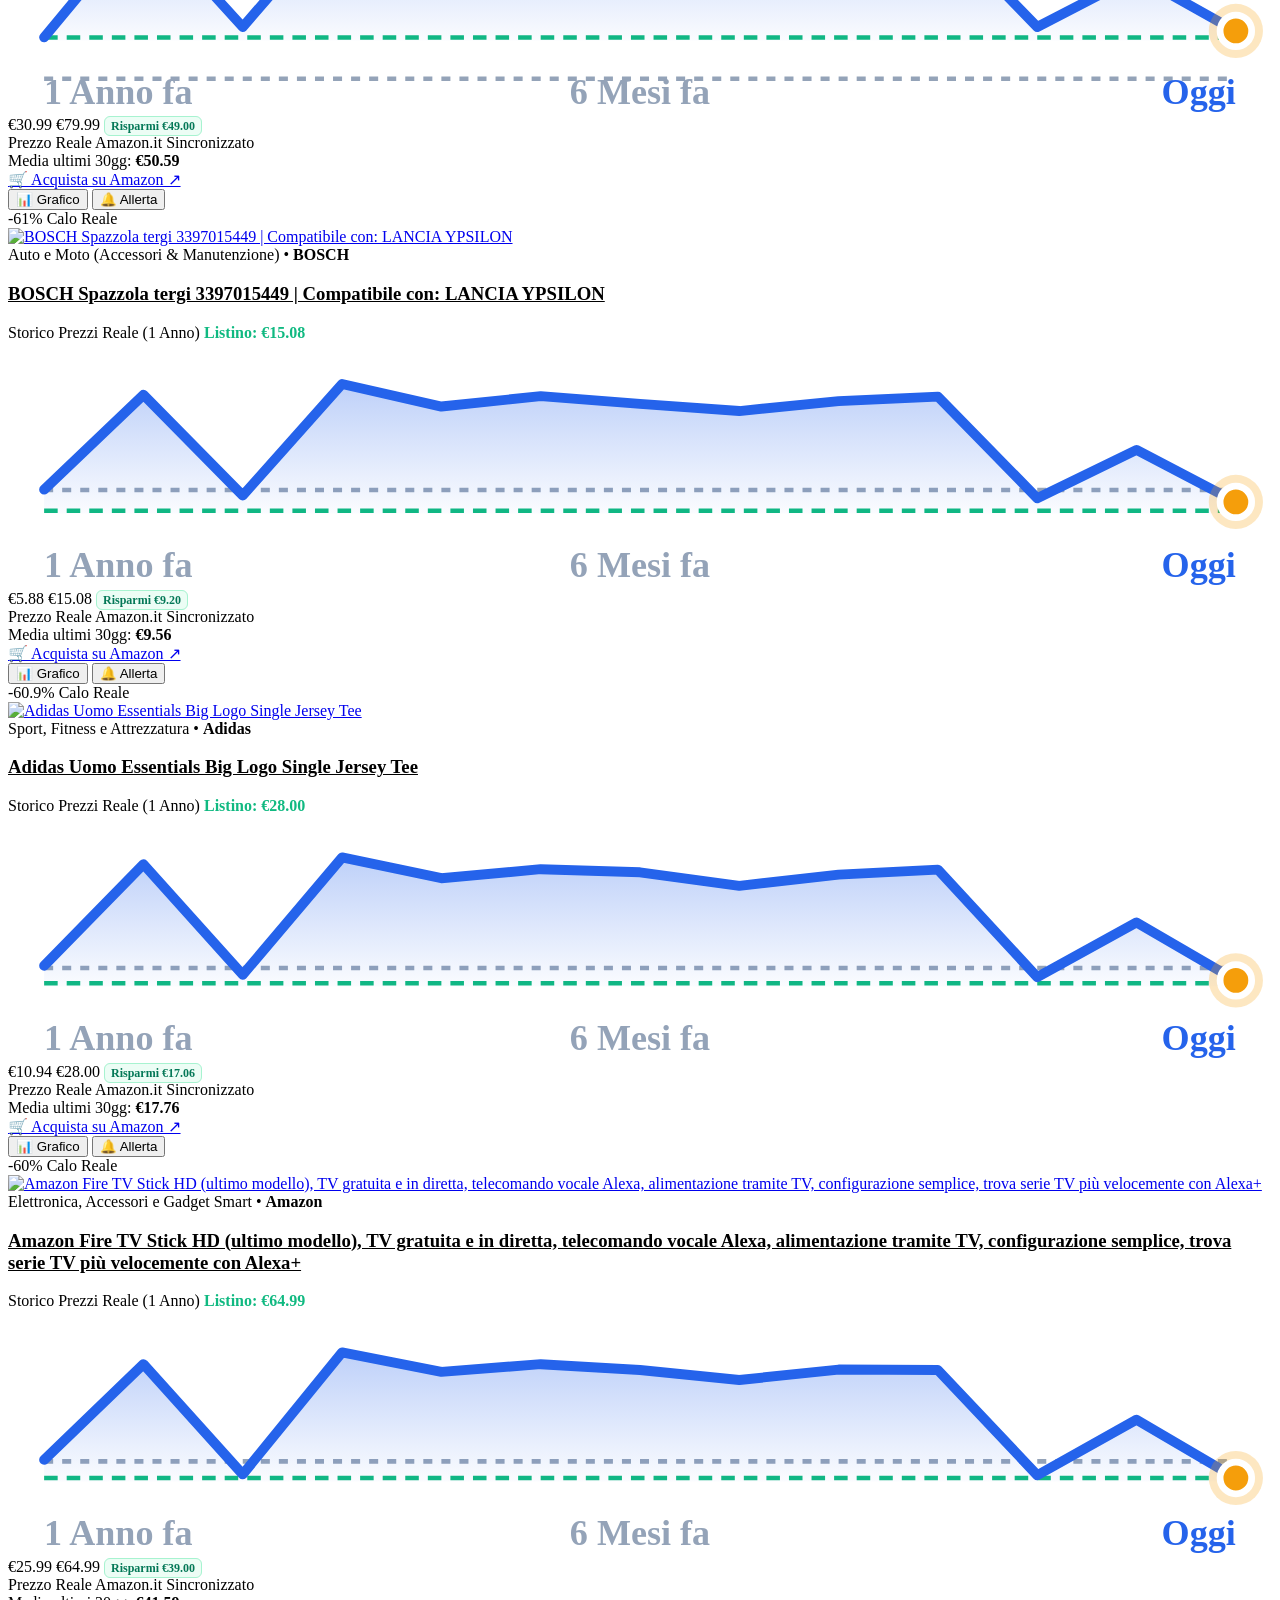
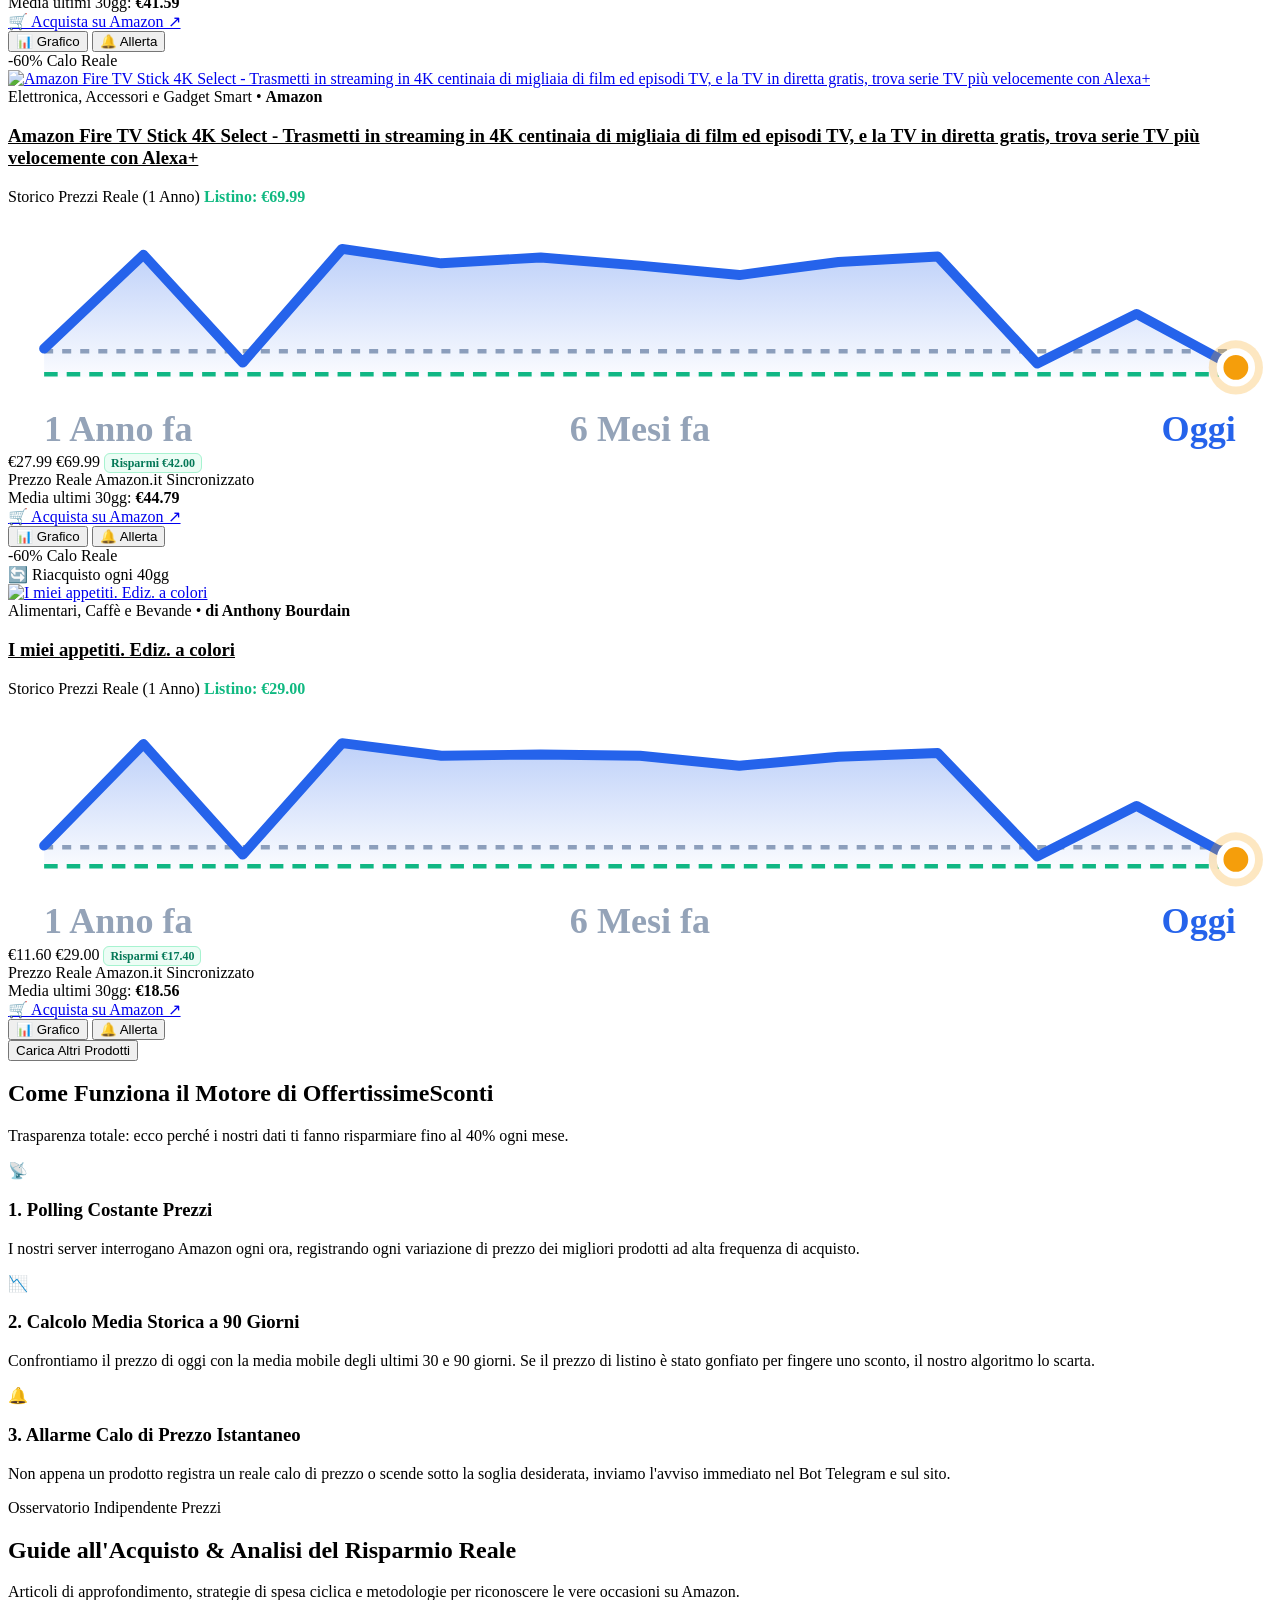
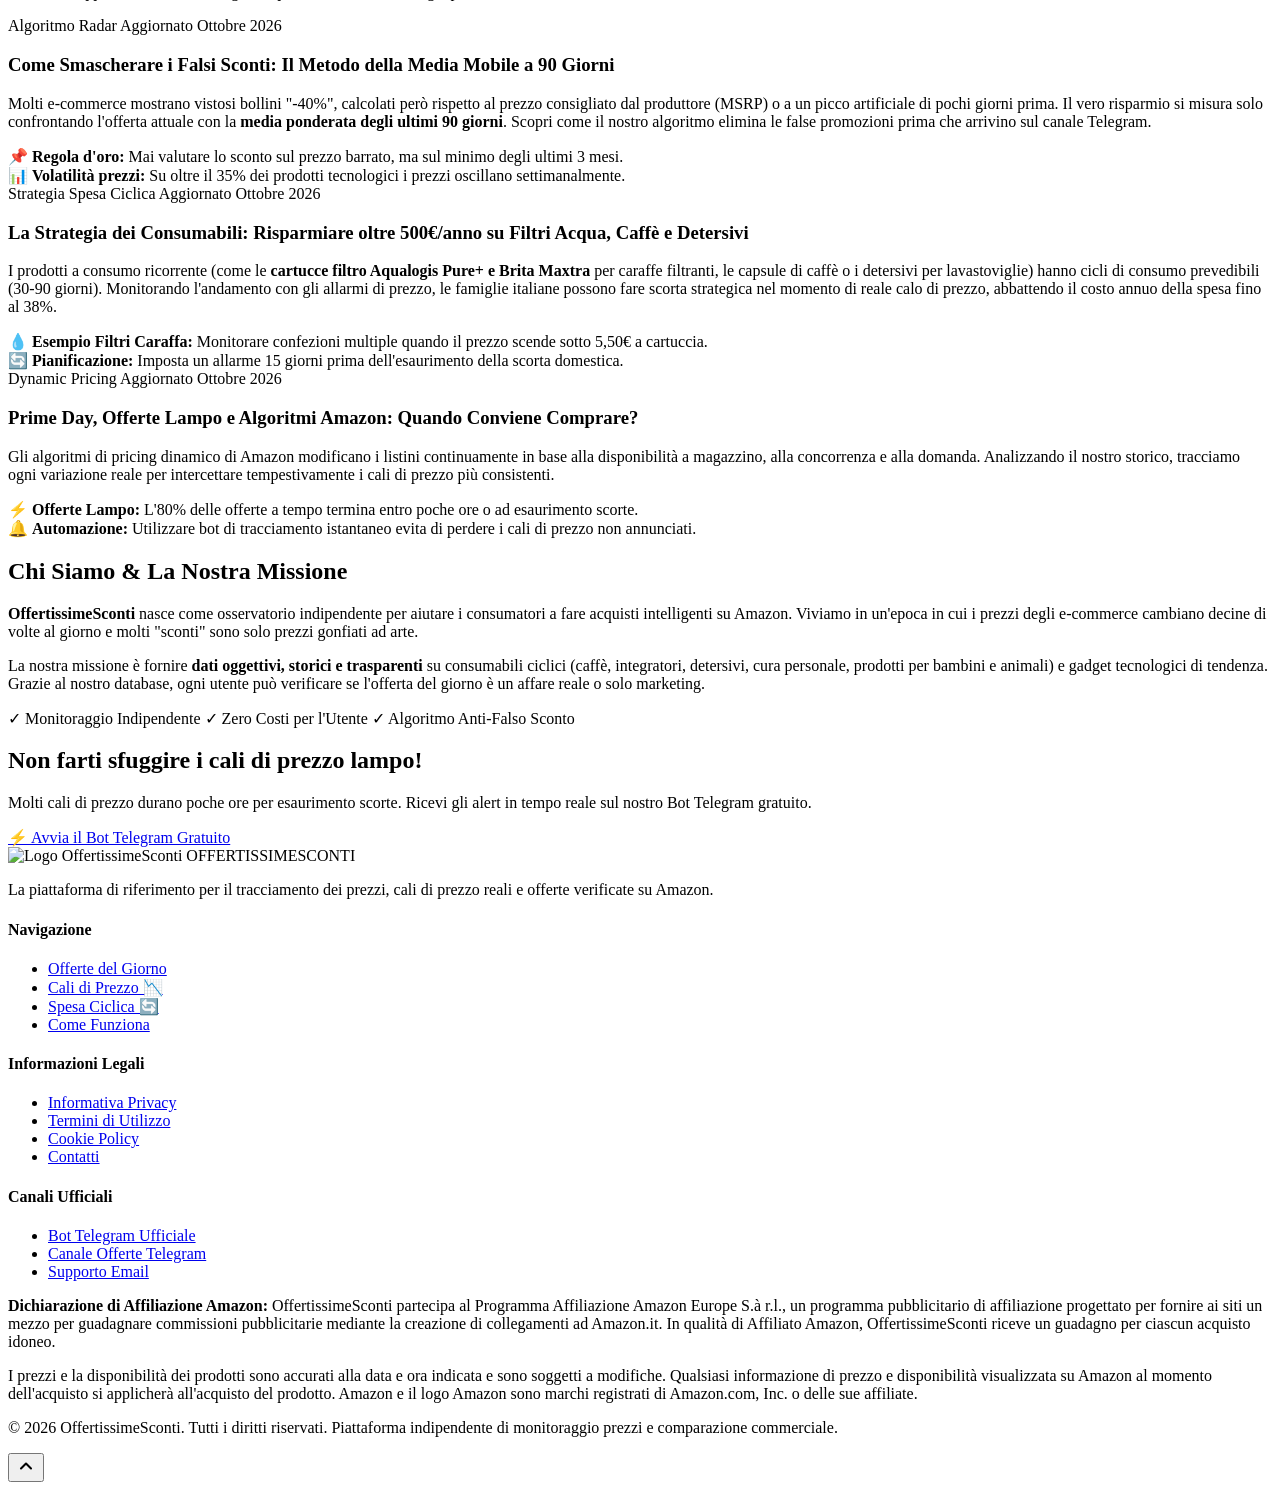
==== commit 31e55d72: "feat(catalog): analisi ablativa e rimozione di 4.715 prodotti doppioni (25.523 prodotti unici preser" ====
--- a/web/index.html
+++ b/web/index.html
@@ -72,7 +72,7 @@
             <circle cx="11" cy="11" r="8"></circle>
             <line x1="21" y1="21" x2="16.65" y2="16.65"></line>
           </svg>
-          <input type="text" id="searchInput" placeholder="Cerca tra 30.000+ prodotti, incolla link Amazon o cerca su tutto Amazon.it..." autocomplete="off">
+          <input type="text" id="searchInput" placeholder="Cerca tra 25.000+ prodotti, incolla link Amazon o cerca su tutto Amazon.it..." autocomplete="off">
           <kbd class="search-kbd" title="Scorciatoia tastiera per cercare">/</kbd>
           <button id="clearSearchBtn" class="clear-search-btn hidden" aria-label="Cancella ricerca" title="Cancella ricerca">&times;</button>
           <button id="searchBtn" class="btn btn-primary">Cerca Sconti</button>
@@ -102,7 +102,7 @@
   <section class="stats-section">
     <div class="container stats-grid">
       <div class="stat-card">
-        <span class="stat-num" id="statProducts">30.238</span>
+        <span class="stat-num" id="statProducts">25.523</span>
         <span class="stat-label">Prodotti Tracciati 24/7</span>
       </div>
       <div class="stat-card">
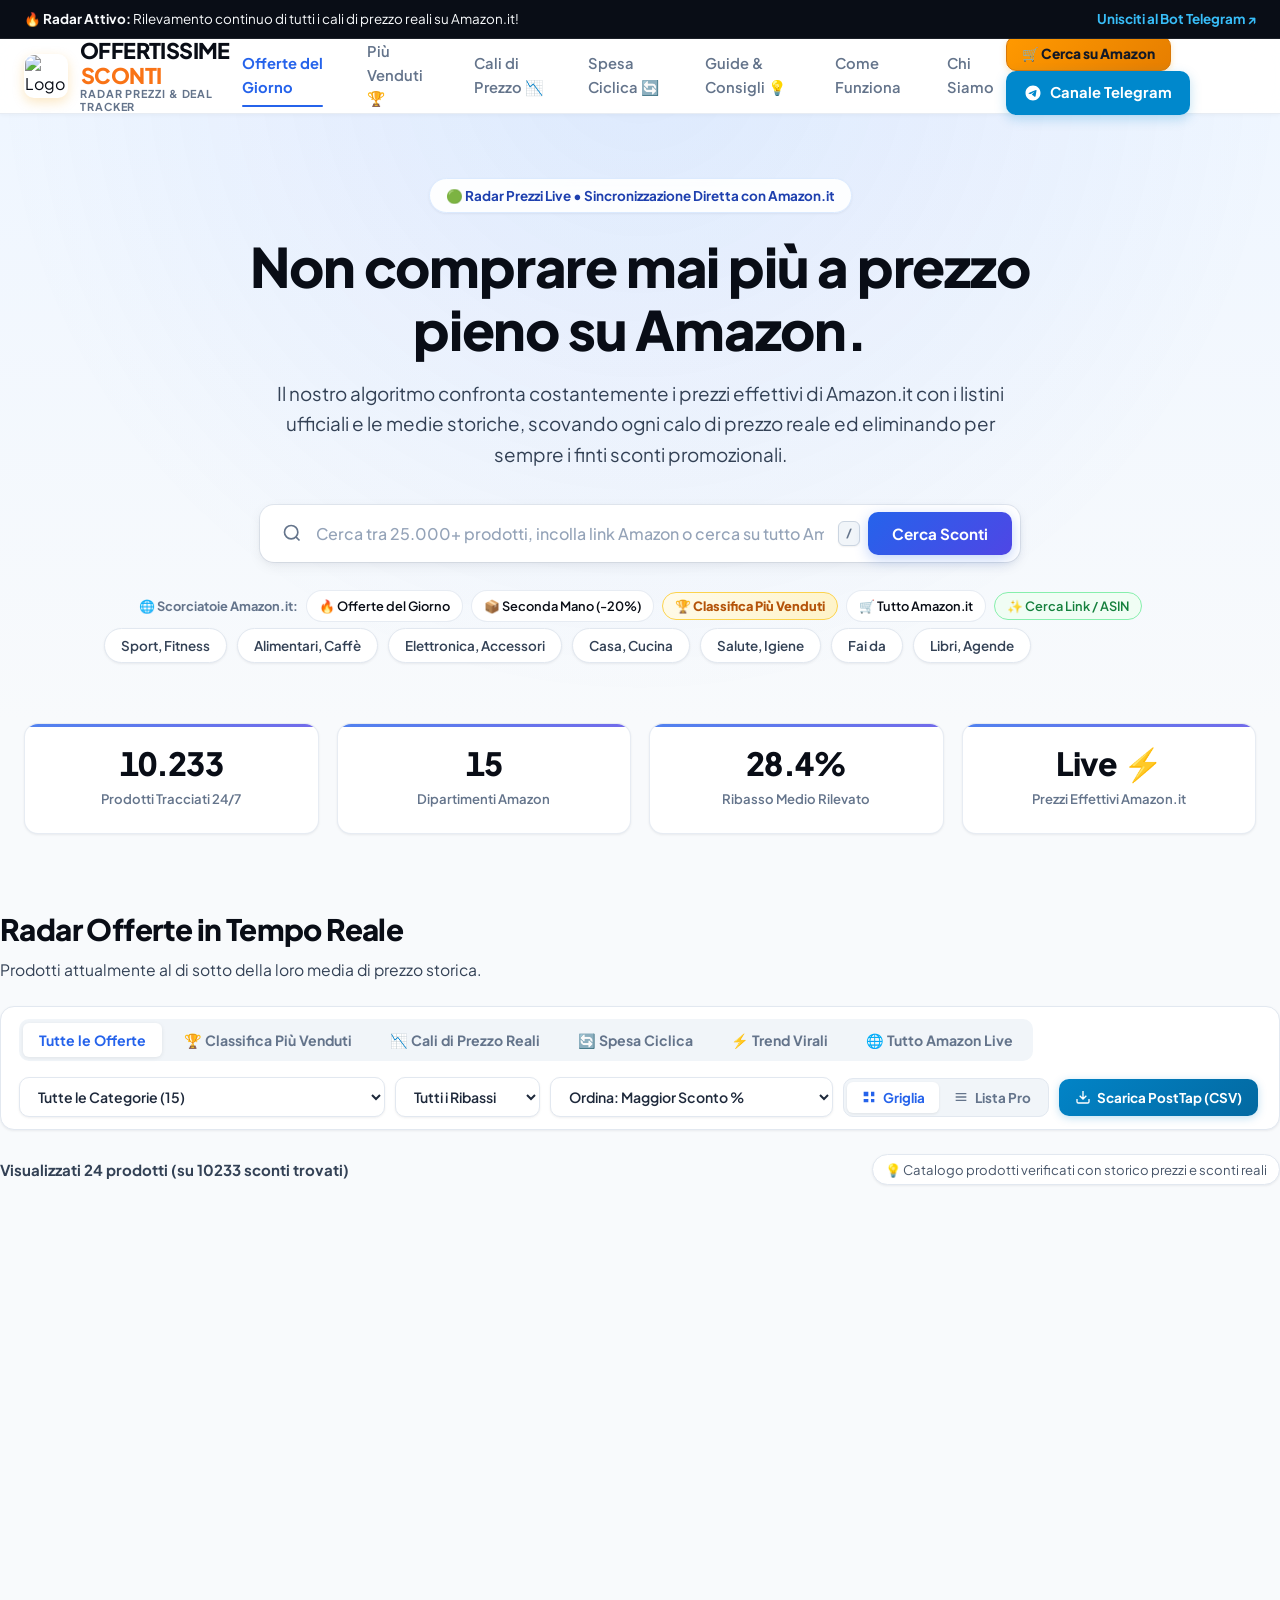
==== commit f8f2d8a5: "feat(bestsellers): classifica dei più venduti integrata direttamente sul sito" ====
--- a/web/index.html
+++ b/web/index.html
@@ -35,6 +35,7 @@
 
       <nav class="nav-menu" aria-label="Navigazione Principale">
         <a href="#offerte" class="nav-link active">Offerte del Giorno</a>
+        <a href="#offerte" class="nav-link" id="nav-bestsellers">Più Venduti 🏆</a>
         <a href="#offerte" class="nav-link" id="nav-drops">Cali di Prezzo 📉</a>
         <a href="#ciclici" class="nav-link" id="nav-cyclical">Spesa Ciclica 🔄</a>
         <a href="#guide" class="nav-link">Guide & Consigli 💡</a>
@@ -86,7 +87,7 @@
         <span class="shortcut-label">🌐 Scorciatoie Amazon.it:</span>
         <a href="https://www.amazon.it/gp/goldbox?tag=offertissimes-21" target="_blank" rel="noopener sponsored" class="quick-link-pill">🔥 Offerte del Giorno</a>
         <a href="https://www.amazon.it/warehouse-deals?tag=offertissimes-21" target="_blank" rel="noopener sponsored" class="quick-link-pill">📦 Seconda Mano (-20%)</a>
-        <a href="https://www.amazon.it/gp/bestsellers?tag=offertissimes-21" target="_blank" rel="noopener sponsored" class="quick-link-pill">🏆 Più Venduti</a>
+        <button id="btnHeroBestsellers" class="quick-link-pill pill-highlight-bestseller" title="Visualizza la classifica dei più venduti direttamente qui sul sito">🏆 Classifica Più Venduti</button>
         <a href="https://www.amazon.it/?tag=offertissimes-21" target="_blank" rel="noopener sponsored" class="quick-link-pill">🛒 Tutto Amazon.it</a>
         <button id="btnOpenConverterHero" class="quick-link-pill pill-highlight">✨ Cerca Link / ASIN</button>
       </div>
@@ -124,14 +125,15 @@
   <main class="main-content container" id="offerte">
     <div class="section-header">
       <div>
-        <h2 class="section-title">Radar Offerte in Tempo Reale</h2>
-        <p class="section-desc">Prodotti attualmente al di sotto della loro media di prezzo storica.</p>
+        <h2 class="section-title" id="sectionMainTitle">Radar Offerte in Tempo Reale</h2>
+        <p class="section-desc" id="sectionMainDesc">Prodotti attualmente al di sotto della loro media di prezzo storica.</p>
       </div>
 
       <!-- Filters & Tabs -->
       <div class="filters-toolbar">
         <div class="filter-tabs">
           <button class="tab-btn active" data-filter="all">Tutte le Offerte</button>
+          <button class="tab-btn" data-filter="bestsellers" id="tabBestsellers" title="Classifica ufficiale dei prodotti più venduti su Amazon.it">🏆 Classifica Più Venduti</button>
           <button class="tab-btn" data-filter="drops">📉 Cali di Prezzo Reali</button>
           <button class="tab-btn" data-filter="cyclical">🔄 Spesa Ciclica</button>
           <button class="tab-btn" data-filter="viral">⚡ Trend Virali</button>
@@ -152,6 +154,7 @@
 
           <select id="sortSelect" aria-label="Ordinamento">
             <option value="drop">Ordina: Maggior Sconto %</option>
+            <option value="bestseller">Ordina: Più Venduti (Classifica BSR)</option>
             <option value="price_asc">Ordina: Prezzo Minore (€)</option>
             <option value="price_desc">Ordina: Prezzo Maggiore (€)</option>
             <option value="drop_eur">Ordina: Massimo Risparmio (€)</option>
@@ -501,11 +504,11 @@
               <span>Resi garantiti con sconto fino a -20%</span>
             </div>
           </a>
-          <a href="https://www.amazon.it/gp/bestsellers?tag=offertissimes-21" target="_blank" rel="noopener sponsored" class="dept-card">
+          <a href="#offerte" class="dept-card" id="modalDeptBestsellers">
             <span class="dept-icon">🏆</span>
             <div>
-              <strong>I Più Venduti (Bestseller)</strong>
-              <span>Classifiche aggiornate in tempo reale</span>
+              <strong>Classifica Più Venduti (Bestseller)</strong>
+              <span>Visualizza la classifica interna sul sito</span>
             </div>
           </a>
           <a href="https://www.amazon.it/s?i=electronics&tag=offertissimes-21" target="_blank" rel="noopener sponsored" class="dept-card">
--- a/web/style.css
+++ b/web/style.css
@@ -0,0 +1,2681 @@
+/* ==========================================================================
+   OFFERTISSIMESCONTI - Ultra-Modern Design System & Top-Trend UI/UX
+   ========================================================================== */
+
+:root {
+  /* Color Palette */
+  --primary: #2563eb;
+  --primary-hover: #1d4ed8;
+  --primary-light: #eff6ff;
+  --primary-gradient: linear-gradient(135deg, #2563eb 0%, #4f46e5 100%);
+  --accent: #f97316;
+  --accent-hover: #ea580c;
+  --accent-gradient: linear-gradient(135deg, #f97316 0%, #ef4444 100%);
+  --amazon-gold: #f59e0b;
+  --amazon-gold-hover: #d97706;
+  --amazon-gradient: linear-gradient(135deg, #fbbf24 0%, #f59e0b 60%, #d97706 100%);
+  --success: #10b981;
+  --success-bg: #ecfdf5;
+  --success-border: #a7f3d0;
+  --danger: #ef4444;
+  --danger-bg: #fef2f2;
+  --danger-border: #fecaca;
+
+  /* Neutrals & Surfaces */
+  --text-main: #090d16;
+  --text-secondary: #334155;
+  --text-muted: #64748b;
+  --bg-main: #f8fafc;
+  --bg-card: #ffffff;
+  --bg-alt: #f1f5f9;
+  --border: #e2e8f0;
+  --border-subtle: rgba(226, 232, 240, 0.8);
+  --border-focus: rgba(37, 99, 235, 0.35);
+
+  /* Radius & Spacing */
+  --radius-xs: 6px;
+  --radius-sm: 10px;
+  --radius-md: 14px;
+  --radius-lg: 20px;
+  --radius-xl: 28px;
+  --radius-pill: 9999px;
+
+  /* Elevation & Shadows */
+  --shadow-sm: 0 1px 3px rgba(15, 23, 42, 0.05), 0 1px 2px rgba(15, 23, 42, 0.02);
+  --shadow-md: 0 4px 14px rgba(15, 23, 42, 0.06), 0 2px 4px rgba(15, 23, 42, 0.03);
+  --shadow-lg: 0 12px 30px rgba(15, 23, 42, 0.08), 0 4px 12px rgba(15, 23, 42, 0.04);
+  --shadow-hover: 0 20px 35px -5px rgba(15, 23, 42, 0.1), 0 8px 16px -6px rgba(15, 23, 42, 0.06);
+  --shadow-glow: 0 0 25px rgba(37, 99, 235, 0.18);
+
+  /* Telegram Brand */
+  --telegram: #0088cc;
+  --telegram-hover: #0077b5;
+
+  /* Transitions */
+  --transition-fast: 0.15s cubic-bezier(0.16, 1, 0.3, 1);
+  --transition-normal: 0.25s cubic-bezier(0.16, 1, 0.3, 1);
+  --transition-spring: 0.35s cubic-bezier(0.34, 1.56, 0.64, 1);
+}
+
+*, *::before, *::after {
+  box-sizing: border-box;
+  margin: 0;
+  padding: 0;
+}
+
+html {
+  scroll-behavior: smooth;
+  scroll-padding-top: 85px;
+}
+
+body {
+  font-family: 'Plus Jakarta Sans', -apple-system, BlinkMacSystemFont, "Segoe UI", Roboto, sans-serif;
+  background-color: var(--bg-main);
+  color: var(--text-main);
+  line-height: 1.6;
+  -webkit-font-smoothing: antialiased;
+  -moz-osx-font-smoothing: grayscale;
+  overflow-x: hidden;
+  font-feature-settings: "cv02", "cv03", "cv04", "cv11";
+}
+
+.container {
+  width: 100%;
+  max-width: 1280px;
+  margin: 0 auto;
+  padding: 0 24px;
+}
+
+a {
+  color: inherit;
+  text-decoration: none;
+}
+
+button, input, select {
+  font-family: inherit;
+}
+
+/* Tabular numbers for price accuracy */
+.table-price, .price-current, .price-old, .stat-num, .metric-pill-value {
+  font-variant-numeric: tabular-nums;
+}
+
+/* ==========================================================================
+   Top Announcement Bar
+   ========================================================================== */
+.top-bar {
+  background: #090d16;
+  color: #f8fafc;
+  font-size: 0.84rem;
+  padding: 8px 0;
+  border-bottom: 1px solid rgba(255, 255, 255, 0.08);
+  position: relative;
+  z-index: 101;
+}
+
+.top-bar-content {
+  display: flex;
+  justify-content: space-between;
+  align-items: center;
+  flex-wrap: wrap;
+  gap: 12px;
+}
+
+.top-bar-link {
+  color: #38bdf8;
+  font-weight: 700;
+  display: inline-flex;
+  align-items: center;
+  gap: 4px;
+  transition: color var(--transition-fast);
+}
+
+.top-bar-link:hover {
+  color: #7dd3fc;
+  text-decoration: underline;
+}
+
+/* ==========================================================================
+   Header Navigation (Glassmorphic Sticky Nav)
+   ========================================================================== */
+.site-header {
+  background: rgba(255, 255, 255, 0.88);
+  backdrop-filter: blur(16px);
+  -webkit-backdrop-filter: blur(16px);
+  border-bottom: 1px solid var(--border-subtle);
+  position: sticky;
+  top: 0;
+  z-index: 100;
+  box-shadow: 0 1px 4px rgba(15, 23, 42, 0.04);
+  transition: background var(--transition-normal);
+}
+
+.header-container {
+  display: flex;
+  align-items: center;
+  justify-content: space-between;
+  height: 74px;
+}
+
+.brand-logo {
+  display: flex;
+  align-items: center;
+  gap: 12px;
+  transition: transform var(--transition-fast);
+}
+
+.brand-logo:hover {
+  transform: translateY(-1px);
+}
+
+.header-logo-img {
+  width: 44px;
+  height: 44px;
+  border-radius: var(--radius-sm);
+  object-fit: cover;
+  box-shadow: 0 4px 12px rgba(245, 158, 11, 0.25);
+  border: 1px solid rgba(255, 255, 255, 0.15);
+  transition: transform var(--transition-fast);
+}
+
+.footer-logo-img {
+  width: 38px;
+  height: 38px;
+  border-radius: var(--radius-sm);
+  object-fit: cover;
+  margin-right: 8px;
+  vertical-align: middle;
+}
+
+.logo-icon {
+  font-size: 1.6rem;
+  background: var(--primary-gradient);
+  color: #ffffff;
+  border-radius: var(--radius-sm);
+  width: 42px;
+  height: 42px;
+  display: flex;
+  align-items: center;
+  justify-content: center;
+  box-shadow: 0 4px 12px rgba(37, 99, 235, 0.25);
+}
+
+.logo-text {
+  display: flex;
+  flex-direction: column;
+  line-height: 1.15;
+}
+
+.logo-main {
+  font-size: 1.35rem;
+  font-weight: 800;
+  letter-spacing: -0.6px;
+  color: #090d16;
+}
+
+.logo-accent {
+  font-size: 1.35rem;
+  font-weight: 800;
+  letter-spacing: -0.6px;
+  color: var(--accent);
+  margin-left: 1px;
+}
+
+.logo-tagline {
+  font-size: 0.68rem;
+  text-transform: uppercase;
+  letter-spacing: 0.9px;
+  color: var(--text-muted);
+  font-weight: 700;
+}
+
+.nav-menu {
+  display: flex;
+  align-items: center;
+  gap: 20px;
+}
+
+.nav-link {
+  font-size: 0.92rem;
+  font-weight: 600;
+  color: var(--text-muted);
+  padding: 8px 12px;
+  border-radius: var(--radius-xs);
+  transition: all var(--transition-fast);
+  position: relative;
+}
+
+.nav-link:hover {
+  color: var(--primary);
+  background: rgba(37, 99, 235, 0.04);
+}
+
+.nav-link.active {
+  color: var(--primary);
+  font-weight: 700;
+}
+
+.nav-link.active::after {
+  content: '';
+  position: absolute;
+  bottom: 0;
+  left: 12px;
+  right: 12px;
+  height: 2px;
+  background: var(--primary);
+  border-radius: 2px;
+}
+
+/* ==========================================================================
+   Buttons & Interactive Elements
+   ========================================================================== */
+.btn {
+  display: inline-flex;
+  align-items: center;
+  justify-content: center;
+  gap: 8px;
+  padding: 10px 18px;
+  border-radius: var(--radius-sm);
+  font-weight: 700;
+  font-size: 0.92rem;
+  cursor: pointer;
+  border: none;
+  transition: all var(--transition-fast);
+  white-space: nowrap;
+  user-select: none;
+}
+
+.btn:active {
+  transform: scale(0.98);
+}
+
+.btn-primary {
+  background: var(--primary-gradient);
+  color: #ffffff;
+  box-shadow: 0 4px 14px rgba(37, 99, 235, 0.28);
+}
+
+.btn-primary:hover {
+  box-shadow: 0 6px 20px rgba(37, 99, 235, 0.38);
+  transform: translateY(-1px);
+}
+
+.btn-telegram {
+  background: var(--telegram);
+  color: #ffffff;
+  box-shadow: 0 4px 12px rgba(0, 136, 204, 0.25);
+}
+
+.btn-telegram:hover {
+  background: var(--telegram-hover);
+  box-shadow: 0 6px 18px rgba(0, 136, 204, 0.35);
+  transform: translateY(-1px);
+}
+
+.btn-outline {
+  background: #ffffff;
+  border: 1px solid var(--border);
+  color: var(--text-main);
+  box-shadow: var(--shadow-sm);
+}
+
+.btn-outline:hover {
+  border-color: #cbd5e1;
+  background: var(--bg-alt);
+  transform: translateY(-1px);
+}
+
+.btn-block {
+  width: 100%;
+}
+
+/* ==========================================================================
+   Hero Section with Luminous Ambient Depth
+   ========================================================================== */
+.hero-section {
+  position: relative;
+  background: radial-gradient(circle at 50% -10%, rgba(37, 99, 235, 0.09) 0%, rgba(248, 250, 252, 0) 70%),
+              linear-gradient(180deg, #eff6ff 0%, #f8fafc 100%);
+  padding: 64px 0 48px;
+  text-align: center;
+  overflow: hidden;
+}
+
+.hero-badge {
+  display: inline-flex;
+  align-items: center;
+  gap: 8px;
+  background: rgba(255, 255, 255, 0.9);
+  backdrop-filter: blur(8px);
+  color: #1e40af;
+  font-size: 0.84rem;
+  font-weight: 700;
+  padding: 6px 16px;
+  border-radius: var(--radius-pill);
+  margin-bottom: 22px;
+  border: 1px solid #dbeafe;
+  box-shadow: var(--shadow-sm);
+}
+
+.hero-title {
+  font-size: clamp(2.2rem, 5vw, 3.4rem);
+  font-weight: 800;
+  letter-spacing: -1.2px;
+  line-height: 1.15;
+  max-width: 900px;
+  margin: 0 auto 18px;
+  color: #090d16;
+}
+
+.hero-subtitle {
+  font-size: clamp(1.02rem, 2vw, 1.18rem);
+  color: var(--text-secondary);
+  max-width: 740px;
+  margin: 0 auto 36px;
+  line-height: 1.6;
+}
+
+.hero-subtitle strong {
+  color: var(--text-main);
+}
+
+/* Sleek Search Box with Keyboard Shortcut */
+.search-box {
+  max-width: 780px;
+  margin: 0 auto 28px;
+  display: flex;
+  background: #ffffff;
+  padding: 6px 8px;
+  border-radius: var(--radius-md);
+  box-shadow: var(--shadow-md), 0 0 0 1px var(--border);
+  align-items: center;
+  position: relative;
+  transition: all var(--transition-normal);
+}
+
+.search-box:focus-within {
+  box-shadow: var(--shadow-lg), 0 0 0 3px var(--border-focus);
+  border-color: var(--primary);
+}
+
+.search-icon {
+  margin-left: 14px;
+  color: var(--text-muted);
+  flex-shrink: 0;
+}
+
+.search-box input {
+  flex: 1;
+  border: none;
+  outline: none;
+  padding: 12px 14px;
+  font-size: 1rem;
+  font-weight: 500;
+  color: var(--text-main);
+  background: transparent;
+}
+
+.search-box input::placeholder {
+  color: #94a3b8;
+}
+
+.search-kbd {
+  background: #f1f5f9;
+  border: 1px solid #cbd5e1;
+  border-radius: 6px;
+  padding: 2px 7px;
+  font-size: 0.74rem;
+  font-weight: 700;
+  color: #64748b;
+  margin-right: 8px;
+  flex-shrink: 0;
+  font-family: inherit;
+  box-shadow: 0 1px 2px rgba(0,0,0,0.06);
+}
+
+.clear-search-btn {
+  background: #f1f5f9;
+  border: none;
+  color: #64748b;
+  font-size: 1.1rem;
+  line-height: 1;
+  width: 26px;
+  height: 26px;
+  border-radius: 50%;
+  cursor: pointer;
+  display: flex;
+  align-items: center;
+  justify-content: center;
+  margin-right: 8px;
+  transition: all var(--transition-fast);
+}
+
+.clear-search-btn:hover {
+  background: #e2e8f0;
+  color: var(--text-main);
+}
+
+.search-box .btn-primary {
+  padding: 12px 24px;
+  border-radius: var(--radius-sm);
+  font-size: 0.95rem;
+}
+
+/* Category Chips Carousel */
+.chips-container {
+  display: flex;
+  gap: 10px;
+  overflow-x: auto;
+  padding: 6px 4px 12px;
+  scroll-behavior: smooth;
+  scrollbar-width: none;
+  -ms-overflow-style: none;
+  justify-content: flex-start;
+  max-width: 1080px;
+  margin: 0 auto;
+}
+
+.chips-container::-webkit-scrollbar {
+  display: none;
+}
+
+.chip-btn {
+  background: #ffffff;
+  border: 1px solid var(--border);
+  padding: 8px 16px;
+  border-radius: var(--radius-pill);
+  font-size: 0.84rem;
+  font-weight: 600;
+  color: var(--text-secondary);
+  cursor: pointer;
+  white-space: nowrap;
+  display: inline-flex;
+  align-items: center;
+  gap: 8px;
+  transition: all var(--transition-fast);
+  box-shadow: var(--shadow-sm);
+}
+
+.chip-btn:hover {
+  border-color: #cbd5e1;
+  background: #f8fafc;
+  transform: translateY(-1px);
+}
+
+.chip-btn.active {
+  background: #eff6ff;
+  border-color: #93c5fd;
+  color: var(--primary);
+  font-weight: 700;
+  box-shadow: 0 2px 8px rgba(37, 99, 235, 0.15);
+}
+
+/* ==========================================================================
+   Live Stats Bar
+   ========================================================================== */
+.stats-section {
+  padding: 0 0 32px;
+}
+
+.stats-grid {
+  display: grid;
+  grid-template-columns: repeat(4, 1fr);
+  gap: 18px;
+}
+
+.stat-card {
+  background: #ffffff;
+  border: 1px solid var(--border-subtle);
+  border-radius: var(--radius-md);
+  padding: 22px 20px;
+  text-align: center;
+  box-shadow: var(--shadow-sm);
+  position: relative;
+  overflow: hidden;
+  transition: all var(--transition-normal);
+}
+
+.stat-card::before {
+  content: '';
+  position: absolute;
+  top: 0;
+  left: 0;
+  right: 0;
+  height: 3px;
+  background: var(--primary-gradient);
+  opacity: 0.8;
+}
+
+.stat-card:hover {
+  transform: translateY(-2px);
+  box-shadow: var(--shadow-md);
+}
+
+.stat-num {
+  display: block;
+  font-size: 2rem;
+  font-weight: 800;
+  color: #090d16;
+  letter-spacing: -0.8px;
+  line-height: 1.1;
+  margin-bottom: 4px;
+}
+
+.stat-label {
+  font-size: 0.82rem;
+  font-weight: 600;
+  color: var(--text-muted);
+}
+
+/* ==========================================================================
+   Main Content: Filters Toolbar & Deals
+   ========================================================================== */
+.main-content {
+  padding: 40px 0 64px;
+}
+
+.section-header {
+  margin-bottom: 24px;
+}
+
+.section-title {
+  font-size: 1.85rem;
+  font-weight: 800;
+  letter-spacing: -0.6px;
+  color: #090d16;
+}
+
+.section-desc {
+  font-size: 0.98rem;
+  color: var(--text-secondary);
+  margin-top: 4px;
+}
+
+/* Enhanced Filters Toolbar */
+.filters-toolbar {
+  display: flex;
+  justify-content: space-between;
+  align-items: center;
+  flex-wrap: wrap;
+  gap: 16px;
+  margin-top: 24px;
+  background: #ffffff;
+  padding: 12px 18px;
+  border-radius: var(--radius-md);
+  border: 1px solid var(--border);
+  box-shadow: var(--shadow-sm);
+}
+
+.filter-tabs {
+  display: flex;
+  gap: 6px;
+  flex-wrap: wrap;
+  background: #f1f5f9;
+  padding: 4px;
+  border-radius: var(--radius-sm);
+}
+
+.tab-btn {
+  background: transparent;
+  border: none;
+  padding: 8px 16px;
+  border-radius: var(--radius-xs);
+  font-weight: 700;
+  font-size: 0.88rem;
+  cursor: pointer;
+  color: var(--text-muted);
+  transition: all var(--transition-fast);
+}
+
+.tab-btn:hover {
+  color: var(--text-main);
+}
+
+.tab-btn.active {
+  background: #ffffff;
+  color: var(--primary);
+  box-shadow: 0 1px 4px rgba(0,0,0,0.08);
+}
+
+.filter-dropdowns {
+  display: flex;
+  gap: 10px;
+  align-items: center;
+  flex-wrap: wrap;
+}
+
+.filter-dropdowns select {
+  padding: 9px 14px;
+  border: 1px solid var(--border);
+  border-radius: var(--radius-sm);
+  background: #ffffff;
+  font-size: 0.88rem;
+  font-weight: 600;
+  outline: none;
+  cursor: pointer;
+  color: #1e293b;
+  box-shadow: var(--shadow-sm);
+  transition: border-color var(--transition-fast), box-shadow var(--transition-fast);
+}
+
+.filter-dropdowns select:focus {
+  border-color: var(--primary);
+  box-shadow: 0 0 0 3px var(--border-focus);
+}
+
+/* View Mode Switcher */
+.view-mode-toggle {
+  display: inline-flex;
+  background: #f1f5f9;
+  border-radius: var(--radius-sm);
+  padding: 3px;
+  border: 1px solid var(--border);
+}
+
+.view-btn {
+  display: inline-flex;
+  align-items: center;
+  gap: 6px;
+  padding: 7px 14px;
+  font-size: 0.84rem;
+  font-weight: 700;
+  border: none;
+  background: transparent;
+  color: var(--text-muted);
+  cursor: pointer;
+  border-radius: 6px;
+  transition: all var(--transition-fast);
+}
+
+.view-btn.active {
+  background: #ffffff;
+  color: var(--primary);
+  box-shadow: 0 1px 3px rgba(0,0,0,0.08);
+}
+
+/* PostTap Creator Bulk Export Button */
+.btn-export {
+  display: inline-flex;
+  align-items: center;
+  gap: 6px;
+  background: linear-gradient(135deg, #0284c7 0%, #0369a1 100%);
+  color: #ffffff !important;
+  font-size: 0.84rem;
+  font-weight: 700;
+  padding: 8px 16px;
+  border-radius: var(--radius-sm);
+  text-decoration: none;
+  box-shadow: 0 2px 8px rgba(2, 132, 199, 0.25);
+  transition: all var(--transition-fast);
+}
+
+.btn-export:hover {
+  transform: translateY(-1px);
+  box-shadow: 0 4px 12px rgba(2, 132, 199, 0.35);
+}
+
+/* Results Info Bar */
+.results-info-bar {
+  display: flex;
+  justify-content: space-between;
+  align-items: center;
+  margin: 18px 0;
+  flex-wrap: wrap;
+  gap: 12px;
+}
+
+#resultsCount {
+  font-size: 0.94rem;
+  color: var(--text-secondary);
+  font-weight: 700;
+}
+
+.export-hint {
+  font-size: 0.82rem;
+  background: #ffffff;
+  border: 1px solid var(--border);
+  padding: 4px 12px;
+  border-radius: var(--radius-pill);
+  color: #475569;
+  box-shadow: var(--shadow-sm);
+}
+
+.export-hint code {
+  color: var(--primary);
+  font-weight: 800;
+}
+
+/* ==========================================================================
+   Products Grid & Top-Trend Product Cards
+   ========================================================================== */
+.products-grid {
+  display: grid;
+  grid-template-columns: repeat(auto-fill, minmax(300px, 1fr));
+  gap: 24px;
+  content-visibility: auto;
+  contain-intrinsic-size: 0 480px;
+}
+
+.product-card {
+  container-type: inline-size;
+  background: var(--bg-card);
+  border-radius: var(--radius-md);
+  border: 1px solid #e2e8f0;
+  padding: 18px;
+  display: flex;
+  flex-direction: column;
+  transition: transform var(--transition-normal), box-shadow var(--transition-normal), border-color var(--transition-normal);
+  position: relative;
+  box-shadow: 0 4px 16px -2px rgba(15, 23, 42, 0.06), 0 2px 4px -1px rgba(15, 23, 42, 0.03);
+}
+
+.product-card:hover {
+  transform: translateY(-4px);
+  box-shadow: 0 12px 28px -4px rgba(15, 23, 42, 0.12), 0 4px 8px -2px rgba(15, 23, 42, 0.04);
+  border-color: #cbd5e1;
+}
+
+/* Product Image Box */
+.card-img-box {
+  width: 100%;
+  height: 200px;
+  background: #ffffff;
+  border-radius: var(--radius-sm);
+  display: flex;
+  align-items: center;
+  justify-content: center;
+  overflow: hidden;
+  margin-bottom: 14px;
+  border: 1px solid #f1f5f9;
+  padding: 12px;
+  position: relative;
+}
+
+.card-product-img {
+  max-width: 100%;
+  max-height: 100%;
+  object-fit: contain;
+  transition: transform var(--transition-normal);
+  filter: drop-shadow(0 2px 4px rgba(0,0,0,0.04));
+}
+
+.product-card:hover .card-product-img {
+  transform: scale(1.05);
+}
+
+.card-top {
+  display: flex;
+  justify-content: space-between;
+  align-items: flex-start;
+  margin-bottom: 12px;
+  gap: 8px;
+  flex-wrap: wrap;
+}
+
+/* Badges */
+.badge-discount {
+  background: linear-gradient(135deg, #fef2f2 0%, #fee2e2 100%);
+  color: #b91c1c;
+  font-weight: 800;
+  font-size: 0.82rem;
+  padding: 4px 10px;
+  border-radius: 6px;
+  border: 1px solid #fca5a5;
+  display: inline-flex;
+  align-items: center;
+  gap: 4px;
+  box-shadow: 0 1px 3px rgba(220, 38, 38, 0.08);
+}
+
+.badge-atl {
+  background: linear-gradient(135deg, #fefce8 0%, #fef08a 100%);
+  color: #854d0e;
+  font-weight: 800;
+  font-size: 0.78rem;
+  padding: 4px 10px;
+  border-radius: 6px;
+  border: 1px solid #facc15;
+  display: inline-flex;
+  align-items: center;
+  gap: 4px;
+  box-shadow: 0 1px 3px rgba(202, 138, 4, 0.08);
+}
+
+.badge-cyclical {
+  background: linear-gradient(135deg, #f0fdf4 0%, #dcfce7 100%);
+  color: #15803d;
+  font-weight: 700;
+  font-size: 0.76rem;
+  padding: 4px 10px;
+  border-radius: 6px;
+  border: 1px solid #86efac;
+  box-shadow: 0 1px 3px rgba(22, 163, 74, 0.08);
+}
+
+/* Bestseller Ranking Badges */
+.badge-bestseller-rank {
+  display: inline-flex;
+  align-items: center;
+  gap: 5px;
+  font-weight: 800;
+  font-size: 0.82rem;
+  padding: 4px 10px;
+  border-radius: 6px;
+  box-shadow: 0 2px 4px rgba(0, 0, 0, 0.08);
+  letter-spacing: 0.3px;
+}
+.rank-gold {
+  background: linear-gradient(135deg, #fef3c7 0%, #fde68a 100%);
+  color: #92400e;
+  border: 1px solid #f59e0b;
+}
+.rank-silver {
+  background: linear-gradient(135deg, #f1f5f9 0%, #e2e8f0 100%);
+  color: #334155;
+  border: 1px solid #cbd5e1;
+}
+.rank-bronze {
+  background: linear-gradient(135deg, #ffedd5 0%, #fed7aa 100%);
+  color: #9a3412;
+  border: 1px solid #f97316;
+}
+.rank-top {
+  background: linear-gradient(135deg, #eff6ff 0%, #dbeafe 100%);
+  color: #1e40af;
+  border: 1px solid #93c5fd;
+}
+
+.bestseller-sales-meta {
+  font-size: 0.76rem;
+  font-weight: 700;
+  color: #b45309;
+  background: #fffbeb;
+  border: 1px solid #fde68a;
+  padding: 3px 8px;
+  border-radius: 6px;
+  margin-bottom: 8px;
+  display: inline-flex;
+  align-items: center;
+  gap: 5px;
+  box-shadow: 0 1px 2px rgba(217, 119, 6, 0.06);
+}
+
+.pill-highlight-bestseller {
+  background: linear-gradient(135deg, #fffbeb 0%, #fef3c7 100%) !important;
+  color: #b45309 !important;
+  border: 1px solid #fcd34d !important;
+  font-weight: 800 !important;
+  cursor: pointer;
+  transition: all 0.2s ease;
+}
+.pill-highlight-bestseller:hover {
+  background: linear-gradient(135deg, #fef3c7 0%, #fde68a 100%) !important;
+  transform: translateY(-1px);
+  box-shadow: 0 2px 6px rgba(217, 119, 6, 0.15);
+}
+
+.card-category {
+  font-size: 0.75rem;
+  font-weight: 700;
+  text-transform: uppercase;
+  letter-spacing: 0.6px;
+  color: var(--text-muted);
+  margin-bottom: 6px;
+}
+
+.card-title {
+  font-size: 0.98rem;
+  font-weight: 700;
+  line-height: 1.4;
+  color: #090d16;
+  margin-bottom: 12px;
+  min-height: 44px;
+  display: -webkit-box;
+  -webkit-line-clamp: 2;
+  -webkit-box-orient: vertical;
+  line-clamp: 2;
+  overflow: hidden;
+}
+
+.card-brand {
+  font-weight: 600;
+  color: var(--primary);
+}
+
+/* Radar Sparkline Box */
+.radar-chart-box {
+  background: #f8fafc;
+  border: 1px solid #edf2f7;
+  border-radius: var(--radius-sm);
+  padding: 10px 12px;
+  margin-bottom: 16px;
+  transition: all var(--transition-fast);
+}
+
+.radar-chart-box.chart-clickable:hover {
+  background: #eff6ff;
+  border-color: #bfdbfe;
+}
+
+.chart-header {
+  display: flex;
+  justify-content: space-between;
+  font-size: 0.74rem;
+  font-weight: 600;
+  color: var(--text-muted);
+  margin-bottom: 6px;
+}
+
+.chart-sparkline {
+  width: 100%;
+  height: 40px;
+  display: block;
+}
+
+/* Prices */
+.card-prices {
+  display: flex;
+  align-items: baseline;
+  gap: 10px;
+  margin-bottom: 6px;
+}
+
+.price-current {
+  font-size: 1.65rem;
+  font-weight: 800;
+  color: #090d16;
+  letter-spacing: -0.5px;
+}
+
+.price-old {
+  font-size: 0.95rem;
+  color: var(--text-muted);
+  text-decoration: line-through;
+}
+
+.price-verified-badge {
+  display: inline-flex;
+  align-items: center;
+  gap: 6px;
+  font-size: 0.74rem;
+  font-weight: 700;
+  color: #047857;
+  background: var(--success-bg);
+  border: 1px solid var(--success-border);
+  border-radius: var(--radius-pill);
+  padding: 3px 10px;
+  margin-bottom: 8px;
+  width: fit-content;
+}
+
+.verified-dot {
+  width: 7px;
+  height: 7px;
+  border-radius: 50%;
+  background-color: #10b981;
+  box-shadow: 0 0 0 2px rgba(16, 185, 129, 0.25);
+  animation: pulse-dot 2s infinite ease-in-out;
+}
+
+@keyframes pulse-dot {
+  0% { transform: scale(0.95); opacity: 0.8; }
+  50% { transform: scale(1.2); opacity: 1; }
+  100% { transform: scale(0.95); opacity: 0.8; }
+}
+
+.price-avg {
+  font-size: 0.8rem;
+  color: var(--text-muted);
+  margin-bottom: 16px;
+}
+
+.price-avg strong {
+  color: var(--text-secondary);
+}
+
+/* Ergonomic Two-Tier Card Actions: 100% Visibility Guarantee */
+.card-actions {
+  margin-top: auto;
+  display: flex;
+  flex-direction: column;
+  gap: 8px;
+  width: 100%;
+}
+
+.btn-buy {
+  background: var(--amazon-gradient);
+  color: #000000;
+  font-weight: 800;
+  font-size: 0.92rem;
+  padding: 11px 16px;
+  border-radius: var(--radius-sm);
+  box-shadow: 0 4px 12px rgba(245, 158, 11, 0.32);
+  display: inline-flex;
+  align-items: center;
+  justify-content: center;
+  gap: 8px;
+  text-decoration: none;
+  transition: all var(--transition-fast);
+  cursor: pointer;
+}
+
+.btn-card-primary {
+  width: 100%;
+  font-size: 0.94rem;
+  letter-spacing: -0.2px;
+}
+
+.btn-buy:hover, .btn-card-primary:hover {
+  background: linear-gradient(135deg, #f59e0b 0%, #d97706 100%);
+  color: #ffffff;
+  box-shadow: 0 6px 18px rgba(217, 119, 6, 0.42);
+  transform: translateY(-2px);
+}
+
+.card-secondary-actions {
+  display: grid;
+  grid-template-columns: 1fr 1fr;
+  gap: 8px;
+  width: 100%;
+}
+
+.card-secondary-actions .btn-chart-open,
+.card-secondary-actions .btn-track {
+  width: 100%;
+  display: inline-flex;
+  align-items: center;
+  justify-content: center;
+  gap: 6px;
+  padding: 9px 8px;
+  font-size: 0.82rem;
+  font-weight: 700;
+  border-radius: var(--radius-sm);
+  text-align: center;
+  cursor: pointer;
+  background: #ffffff;
+  border: 1px solid #cbd5e1;
+  color: #1e293b;
+  box-shadow: var(--shadow-sm);
+  transition: all var(--transition-fast);
+  white-space: nowrap;
+}
+
+.card-secondary-actions .btn-chart-open:hover {
+  background: #eff6ff;
+  border-color: #93c5fd;
+  color: var(--primary);
+  transform: translateY(-1px);
+  box-shadow: 0 2px 8px rgba(37, 99, 235, 0.15);
+}
+
+.card-secondary-actions .btn-track:hover {
+  background: #f0fdf4;
+  border-color: #86efac;
+  color: #15803d;
+  transform: translateY(-1px);
+  box-shadow: 0 2px 8px rgba(34, 197, 94, 0.15);
+}
+
+.btn-chart-open, .btn-track {
+  background: #ffffff;
+  border: 1px solid var(--border);
+  color: var(--text-main);
+  padding: 9px 12px;
+  font-size: 0.84rem;
+  font-weight: 700;
+  border-radius: var(--radius-sm);
+  box-shadow: var(--shadow-sm);
+  transition: all var(--transition-fast);
+}
+
+.btn-chart-open:hover, .btn-track:hover {
+  background: var(--bg-alt);
+  border-color: #cbd5e1;
+  transform: translateY(-1px);
+}
+
+/* Pagination & Load More Container */
+.load-more-container {
+  display: flex;
+  justify-content: center;
+  align-items: center;
+  margin: 44px 0 36px;
+  width: 100%;
+}
+
+#loadMoreBtn {
+  background: #ffffff;
+  border: 2px solid var(--primary);
+  color: var(--primary);
+  font-weight: 800;
+  font-size: 0.98rem;
+  padding: 13px 38px;
+  border-radius: var(--radius-pill);
+  box-shadow: 0 4px 14px rgba(37, 99, 235, 0.12);
+  cursor: pointer;
+  display: inline-flex;
+  align-items: center;
+  justify-content: center;
+  gap: 8px;
+  transition: all var(--transition-fast);
+}
+
+#loadMoreBtn:hover {
+  background: var(--primary);
+  color: #ffffff;
+  transform: translateY(-2px);
+  box-shadow: 0 8px 24px rgba(37, 99, 235, 0.28);
+}
+
+/* ==========================================================================
+   Smart List / Table View
+   ========================================================================== */
+.products-table-wrapper {
+  grid-column: 1 / -1;
+  width: 100%;
+  overflow-x: auto;
+  background: #ffffff;
+  border: 1px solid var(--border);
+  border-radius: var(--radius-md);
+  box-shadow: var(--shadow-sm);
+}
+
+.products-table {
+  width: 100%;
+  border-collapse: collapse;
+  text-align: left;
+  font-size: 0.88rem;
+}
+
+.products-table th {
+  background: #f8fafc;
+  padding: 14px 18px;
+  font-weight: 800;
+  color: #334155;
+  border-bottom: 2px solid var(--border);
+  white-space: nowrap;
+  position: sticky;
+  top: 74px;
+  z-index: 10;
+}
+
+.products-table td {
+  padding: 14px 18px;
+  border-bottom: 1px solid #f1f5f9;
+  vertical-align: middle;
+}
+
+.products-table tbody tr:hover {
+  background: #f8fafc;
+}
+
+.table-img-cell {
+  width: 60px;
+  padding: 10px 14px !important;
+}
+
+.table-product-thumb {
+  width: 48px;
+  height: 48px;
+  object-fit: contain;
+  background: #ffffff;
+  border-radius: 8px;
+  border: 1px solid #e2e8f0;
+  display: block;
+}
+
+.table-product-cell {
+  max-width: 380px;
+}
+
+.table-product-title {
+  font-weight: 700;
+  color: #090d16;
+  line-height: 1.35;
+  margin-bottom: 4px;
+}
+
+.table-product-sub {
+  font-size: 0.78rem;
+  color: var(--text-muted);
+}
+
+.table-price {
+  font-weight: 800;
+  color: #090d16;
+  font-size: 1.05rem;
+}
+
+.table-old-price {
+  font-size: 0.8rem;
+  color: var(--text-muted);
+  text-decoration: line-through;
+  display: block;
+}
+
+.table-actions {
+  display: flex;
+  gap: 6px;
+  align-items: center;
+  min-width: 275px;
+  white-space: nowrap;
+}
+
+.table-actions .btn {
+  display: inline-flex;
+  align-items: center;
+  justify-content: center;
+  gap: 5px;
+  padding: 8px 12px;
+  font-size: 0.82rem;
+  font-weight: 700;
+  border-radius: var(--radius-sm);
+  transition: all var(--transition-fast);
+  cursor: pointer;
+  text-decoration: none;
+}
+
+.table-actions .btn-buy {
+  background: var(--amazon-gradient);
+  color: #000000;
+  font-weight: 800;
+  box-shadow: 0 2px 8px rgba(245, 158, 11, 0.25);
+  flex: unset;
+}
+
+.table-actions .btn-buy:hover {
+  background: linear-gradient(135deg, #f59e0b 0%, #d97706 100%);
+  color: #ffffff;
+  transform: translateY(-1px);
+}
+
+.table-actions .btn-chart-open,
+.table-actions .btn-track {
+  background: #ffffff;
+  border: 1px solid #cbd5e1;
+  color: #334155;
+  box-shadow: var(--shadow-sm);
+}
+
+.table-actions .btn-chart-open:hover {
+  background: #eff6ff;
+  border-color: #93c5fd;
+  color: var(--primary);
+  transform: translateY(-1px);
+}
+
+.table-actions .btn-track:hover {
+  background: #f0fdf4;
+  border-color: #86efac;
+  color: #15803d;
+  transform: translateY(-1px);
+}
+
+/* ==========================================================================
+   How It Works & About Sections
+   ========================================================================== */
+.bg-alt {
+  background: var(--bg-alt);
+}
+
+.info-section {
+  padding: 72px 0;
+}
+
+.text-center {
+  text-align: center;
+}
+
+.steps-grid {
+  display: grid;
+  grid-template-columns: repeat(3, 1fr);
+  gap: 28px;
+  margin-top: 44px;
+}
+
+.step-card {
+  background: #ffffff;
+  border-radius: var(--radius-md);
+  padding: 36px 28px;
+  border: 1px solid var(--border-subtle);
+  box-shadow: var(--shadow-sm);
+  text-align: center;
+  transition: all var(--transition-normal);
+}
+
+.step-card:hover {
+  transform: translateY(-4px);
+  box-shadow: var(--shadow-md);
+}
+
+.step-icon {
+  font-size: 2.8rem;
+  margin-bottom: 18px;
+  display: inline-block;
+}
+
+.step-card h3 {
+  font-size: 1.25rem;
+  font-weight: 800;
+  margin-bottom: 10px;
+  color: #090d16;
+}
+
+.step-card p {
+  font-size: 0.94rem;
+  color: var(--text-secondary);
+  line-height: 1.6;
+}
+
+.about-section {
+  padding: 40px 24px 64px;
+}
+
+.about-card {
+  background: #ffffff;
+  border-radius: var(--radius-lg);
+  padding: 44px;
+  border: 1px solid var(--border-subtle);
+  box-shadow: var(--shadow-sm);
+}
+
+.about-content h2 {
+  font-size: 2rem;
+  font-weight: 800;
+  letter-spacing: -0.6px;
+  margin-bottom: 18px;
+  color: #090d16;
+}
+
+.about-content p {
+  font-size: 1.02rem;
+  color: #334155;
+  margin-bottom: 16px;
+  line-height: 1.7;
+}
+
+.about-badges {
+  display: flex;
+  gap: 14px;
+  margin-top: 26px;
+  flex-wrap: wrap;
+}
+
+.about-badges span {
+  background: #eff6ff;
+  color: var(--primary);
+  font-weight: 700;
+  font-size: 0.88rem;
+  padding: 8px 16px;
+  border-radius: var(--radius-pill);
+  border: 1px solid #bfdbfe;
+}
+
+/* ==========================================================================
+   Editorial Guides Section
+   ========================================================================== */
+.guides-section {
+  padding: 64px 24px;
+}
+
+.badge-pill {
+  display: inline-block;
+  background: rgba(37, 99, 235, 0.1);
+  color: var(--primary);
+  font-size: 0.8rem;
+  font-weight: 800;
+  text-transform: uppercase;
+  letter-spacing: 0.9px;
+  padding: 6px 16px;
+  border-radius: var(--radius-pill);
+  margin-bottom: 12px;
+}
+
+.guides-grid {
+  display: grid;
+  grid-template-columns: repeat(auto-fit, minmax(320px, 1fr));
+  gap: 28px;
+  margin-top: 40px;
+}
+
+.guide-card {
+  background: var(--bg-card);
+  border: 1px solid var(--border-subtle);
+  border-radius: var(--radius-md);
+  padding: 30px;
+  box-shadow: var(--shadow-sm);
+  display: flex;
+  flex-direction: column;
+  transition: all var(--transition-normal);
+}
+
+.guide-card:hover {
+  transform: translateY(-4px);
+  box-shadow: var(--shadow-md);
+}
+
+.guide-meta {
+  display: flex;
+  justify-content: space-between;
+  align-items: center;
+  margin-bottom: 14px;
+}
+
+.guide-tag {
+  background: #eff6ff;
+  color: #1d4ed8;
+  font-size: 0.78rem;
+  font-weight: 700;
+  padding: 4px 12px;
+  border-radius: var(--radius-pill);
+}
+
+.guide-date {
+  font-size: 0.78rem;
+  color: var(--text-muted);
+}
+
+.guide-title {
+  font-size: 1.2rem;
+  font-weight: 800;
+  color: #090d16;
+  line-height: 1.4;
+  margin-bottom: 12px;
+}
+
+.guide-excerpt {
+  font-size: 0.92rem;
+  color: #475569;
+  line-height: 1.65;
+  margin-bottom: 20px;
+  flex-grow: 1;
+}
+
+.guide-highlights {
+  background: var(--bg-alt);
+  padding: 16px;
+  border-radius: var(--radius-sm);
+  font-size: 0.86rem;
+  color: #334155;
+  display: flex;
+  flex-direction: column;
+  gap: 10px;
+}
+
+/* ==========================================================================
+   Telegram CTA Banner
+   ========================================================================== */
+.cta-banner {
+  margin-bottom: 64px;
+}
+
+.cta-banner-content {
+  background: linear-gradient(135deg, #090d16 0%, #1e3a8a 50%, #0284c7 100%);
+  color: #ffffff;
+  border-radius: var(--radius-lg);
+  padding: 52px;
+  display: flex;
+  align-items: center;
+  justify-content: space-between;
+  gap: 32px;
+  flex-wrap: wrap;
+  box-shadow: var(--shadow-lg);
+}
+
+.cta-text h2 {
+  font-size: clamp(1.8rem, 3.5vw, 2.3rem);
+  font-weight: 800;
+  letter-spacing: -0.6px;
+  margin-bottom: 8px;
+}
+
+.cta-text p {
+  font-size: 1.08rem;
+  opacity: 0.92;
+  max-width: 600px;
+  line-height: 1.6;
+}
+
+.btn-telegram-large {
+  background: #ffffff;
+  color: #0284c7;
+  font-weight: 800;
+  font-size: 1.05rem;
+  padding: 16px 32px;
+  border-radius: var(--radius-md);
+  box-shadow: 0 4px 16px rgba(0,0,0,0.2);
+  transition: all var(--transition-fast);
+}
+
+.btn-telegram-large:hover {
+  background: #f0f9ff;
+  transform: translateY(-2px);
+  box-shadow: 0 8px 24px rgba(0,0,0,0.25);
+}
+
+/* ==========================================================================
+   Footer & Legal Amazon Associates Disclosure
+   ========================================================================== */
+.site-footer {
+  background: #090d16;
+  color: #94a3b8;
+  padding: 60px 0 0;
+  border-top: 1px solid #1e293b;
+}
+
+.footer-container {
+  display: grid;
+  grid-template-columns: 2fr 1fr 1fr 1fr;
+  gap: 40px;
+  padding-bottom: 48px;
+}
+
+.footer-logo .logo-main {
+  color: #ffffff;
+}
+
+.footer-text {
+  font-size: 0.92rem;
+  margin-top: 14px;
+  line-height: 1.65;
+  max-width: 320px;
+}
+
+.footer-col h4 {
+  color: #ffffff;
+  font-size: 1.05rem;
+  margin-bottom: 16px;
+  font-weight: 700;
+}
+
+.footer-links {
+  list-style: none;
+}
+
+.footer-links li {
+  margin-bottom: 10px;
+}
+
+.footer-links a {
+  font-size: 0.9rem;
+  color: #94a3b8;
+  transition: color var(--transition-fast);
+}
+
+.footer-links a:hover {
+  color: #ffffff;
+}
+
+.footer-disclosure {
+  background: #04060b;
+  padding: 36px 0;
+  border-top: 1px solid #1e293b;
+  font-size: 0.82rem;
+  line-height: 1.65;
+}
+
+.amazon-disclaimer {
+  color: #cbd5e1;
+  margin-bottom: 12px;
+}
+
+.disclaimer-sub {
+  color: #64748b;
+  margin-bottom: 14px;
+}
+
+.copyright {
+  color: #475569;
+}
+
+/* ==========================================================================
+   Native Modal Dialogs (Modern Top Layer Transitions)
+   ========================================================================== */
+.modal-dialog {
+  margin: auto;
+  padding: 0;
+  border: none;
+  border-radius: var(--radius-lg);
+  box-shadow: var(--shadow-hover), 0 0 0 1px rgba(255, 255, 255, 0.1);
+  max-width: 500px;
+  width: 92%;
+  background: #ffffff;
+  overflow: hidden;
+  opacity: 0;
+  transform: translateY(20px) scale(0.97);
+  transition: opacity 0.25s ease-out, transform 0.25s cubic-bezier(0.16, 1, 0.3, 1), overlay 0.25s allow-discrete, display 0.25s allow-discrete;
+}
+
+.modal-dialog[open] {
+  opacity: 1;
+  transform: translateY(0) scale(1);
+}
+
+@starting-style {
+  .modal-dialog[open] {
+    opacity: 0;
+    transform: translateY(20px) scale(0.97);
+  }
+}
+
+.modal-dialog::backdrop {
+  background: rgba(9, 13, 22, 0.65);
+  backdrop-filter: blur(8px);
+  -webkit-backdrop-filter: blur(8px);
+  opacity: 0;
+  transition: opacity 0.25s ease-out, overlay 0.25s allow-discrete, display 0.25s allow-discrete;
+}
+
+.modal-dialog[open]::backdrop {
+  opacity: 1;
+}
+
+@starting-style {
+  .modal-dialog[open]::backdrop {
+    opacity: 0;
+  }
+}
+
+.modal-box {
+  padding: 28px;
+}
+
+.modal-box-large {
+  max-width: 720px;
+  max-height: 88vh;
+  overflow-y: auto;
+}
+
+.modal-header {
+  display: flex;
+  justify-content: space-between;
+  align-items: center;
+  margin-bottom: 20px;
+}
+
+.modal-header h3 {
+  font-size: 1.35rem;
+  font-weight: 800;
+  letter-spacing: -0.4px;
+  color: #090d16;
+}
+
+.close-btn {
+  background: #f1f5f9;
+  border: none;
+  width: 32px;
+  height: 32px;
+  border-radius: 50%;
+  font-size: 1.4rem;
+  line-height: 1;
+  cursor: pointer;
+  color: var(--text-muted);
+  display: flex;
+  align-items: center;
+  justify-content: center;
+  transition: all var(--transition-fast);
+}
+
+.close-btn:hover {
+  background: #e2e8f0;
+  color: var(--text-main);
+}
+
+.modal-product-name {
+  font-weight: 700;
+  color: #090d16;
+  margin-bottom: 16px;
+  font-size: 1rem;
+  line-height: 1.4;
+}
+
+.modal-prices {
+  display: flex;
+  justify-content: space-between;
+  background: var(--bg-alt);
+  padding: 12px 16px;
+  border-radius: var(--radius-sm);
+  margin-bottom: 20px;
+  font-size: 0.94rem;
+}
+
+.text-green {
+  color: var(--success);
+}
+
+#alertForm label {
+  display: block;
+  font-size: 0.86rem;
+  font-weight: 700;
+  margin-bottom: 8px;
+  color: #334155;
+}
+
+#alertForm input {
+  width: 100%;
+  padding: 12px 14px;
+  border: 1px solid var(--border);
+  border-radius: var(--radius-sm);
+  margin-bottom: 18px;
+  font-size: 0.95rem;
+  outline: none;
+  transition: border-color var(--transition-fast);
+}
+
+#alertForm input:focus {
+  border-color: var(--primary);
+  box-shadow: 0 0 0 3px var(--border-focus);
+}
+
+.alert-feedback {
+  margin-top: 14px;
+  padding: 12px;
+  border-radius: var(--radius-sm);
+  font-size: 0.9rem;
+  font-weight: 700;
+  text-align: center;
+}
+
+.alert-feedback.success {
+  background: var(--success-bg);
+  color: var(--success);
+  border: 1px solid var(--success-border);
+}
+
+.hidden {
+  display: none !important;
+}
+
+/* ==========================================================================
+   Real Price History Chart Modal
+   ========================================================================== */
+.chart-meta-banner {
+  display: flex;
+  gap: 16px;
+  align-items: center;
+  background: #f8fafc;
+  padding: 16px 20px;
+  border-radius: var(--radius-sm);
+  border: 1px solid var(--border);
+  margin-bottom: 22px;
+}
+
+.chart-meta-thumb {
+  width: 68px;
+  height: 68px;
+  object-fit: contain;
+  background: #ffffff;
+  border-radius: 10px;
+  border: 1px solid #e2e8f0;
+  padding: 6px;
+  flex-shrink: 0;
+}
+
+.chart-meta-info h4 {
+  font-size: 1.1rem;
+  font-weight: 800;
+  color: #090d16;
+  margin-bottom: 6px;
+  line-height: 1.35;
+}
+
+.chart-meta-tags {
+  display: flex;
+  gap: 8px;
+  font-size: 0.8rem;
+  color: #64748b;
+  flex-wrap: wrap;
+}
+
+/* Range Selector Toolbar for Historical Price Chart (30gg / 90gg / 1 Anno) */
+.chart-range-bar {
+  display: flex;
+  align-items: center;
+  justify-content: space-between;
+  background: #f8fafc;
+  border: 1px solid var(--border);
+  border-radius: var(--radius-sm);
+  padding: 8px 14px;
+  margin-bottom: 16px;
+  flex-wrap: wrap;
+  gap: 10px;
+}
+
+.chart-range-title {
+  font-size: 0.82rem;
+  font-weight: 700;
+  color: #334155;
+  display: flex;
+  align-items: center;
+  gap: 6px;
+}
+
+.chart-range-title .range-icon {
+  font-size: 1rem;
+}
+
+.chart-range-selector {
+  display: flex;
+  gap: 6px;
+  background: #e2e8f0;
+  padding: 3px;
+  border-radius: 8px;
+}
+
+.range-btn {
+  background: transparent;
+  border: none;
+  padding: 6px 14px;
+  font-size: 0.8rem;
+  font-weight: 700;
+  color: #475569;
+  border-radius: 6px;
+  cursor: pointer;
+  transition: all 0.2s cubic-bezier(0.16, 1, 0.3, 1);
+  white-space: nowrap;
+}
+
+.range-btn:hover {
+  color: var(--primary);
+  background: rgba(255, 255, 255, 0.6);
+}
+
+.range-btn.active {
+  background: #ffffff;
+  color: var(--primary);
+  box-shadow: 0 2px 6px rgba(37, 99, 235, 0.18);
+}
+
+.chart-metrics-cards {
+  display: grid;
+  grid-template-columns: repeat(4, 1fr);
+  gap: 14px;
+  margin-bottom: 24px;
+}
+
+.metric-pill {
+  background: #ffffff;
+  border: 1px solid var(--border);
+  border-radius: var(--radius-sm);
+  padding: 14px 16px;
+  text-align: center;
+  box-shadow: var(--shadow-sm);
+}
+
+.metric-pill-label {
+  font-size: 0.74rem;
+  font-weight: 700;
+  text-transform: uppercase;
+  color: #64748b;
+  letter-spacing: 0.5px;
+}
+
+.metric-pill-value {
+  font-size: 1.45rem;
+  font-weight: 800;
+  margin-top: 4px;
+  color: #090d16;
+}
+
+.metric-pill-value.text-current {
+  color: var(--primary);
+}
+
+.metric-pill-value.text-atl {
+  color: #10b981;
+}
+
+.metric-pill-value.text-discount {
+  color: #ef4444;
+}
+
+.chart-canvas-box {
+  background: #ffffff;
+  border: 1px solid var(--border);
+  border-radius: var(--radius-md);
+  padding: 20px 22px 16px;
+  margin-bottom: 22px;
+  position: relative;
+  box-shadow: var(--shadow-sm);
+}
+
+.chart-tooltip-display {
+  display: flex;
+  justify-content: space-between;
+  align-items: center;
+  background: #f1f5f9;
+  border-radius: 8px;
+  padding: 8px 16px;
+  font-size: 0.84rem;
+  font-weight: 700;
+  color: #1e293b;
+  margin-bottom: 14px;
+  min-height: 38px;
+}
+
+.chart-large-svg {
+  width: 100%;
+  height: 230px;
+  overflow: visible;
+}
+
+.chart-legend {
+  display: flex;
+  justify-content: center;
+  gap: 20px;
+  margin-top: 14px;
+  font-size: 0.78rem;
+  color: #475569;
+  flex-wrap: wrap;
+}
+
+.legend-item {
+  display: flex;
+  align-items: center;
+  gap: 6px;
+  font-weight: 600;
+}
+
+.legend-dot {
+  width: 10px;
+  height: 10px;
+  border-radius: 50%;
+  display: inline-block;
+}
+
+.radar-badge-callout {
+  background: #ecfdf5;
+  border: 1px solid #a7f3d0;
+  color: #065f46;
+  padding: 12px 18px;
+  border-radius: var(--radius-sm);
+  font-size: 0.88rem;
+  margin-bottom: 22px;
+  display: flex;
+  align-items: center;
+  gap: 12px;
+  line-height: 1.5;
+}
+
+.chart-actions-row {
+  display: flex;
+  gap: 12px;
+  margin-top: 22px;
+  flex-wrap: wrap;
+  align-items: stretch;
+}
+
+.btn-chart-modal-buy {
+  flex: 1.4;
+  min-width: 240px;
+  background: var(--amazon-gradient);
+  color: #000000;
+  font-weight: 800;
+  font-size: 0.98rem;
+  padding: 13px 22px;
+  border-radius: var(--radius-sm);
+  text-align: center;
+  text-decoration: none;
+  display: inline-flex;
+  align-items: center;
+  justify-content: center;
+  gap: 8px;
+  box-shadow: 0 4px 14px rgba(245, 158, 11, 0.32);
+  transition: all var(--transition-fast);
+}
+
+.btn-chart-modal-buy:hover {
+  background: linear-gradient(135deg, #f59e0b 0%, #d97706 100%);
+  color: #ffffff;
+  transform: translateY(-2px);
+  box-shadow: 0 6px 20px rgba(217, 119, 6, 0.45);
+}
+
+.chart-modal-sub-actions {
+  flex: 1;
+  display: flex;
+  gap: 10px;
+  min-width: 240px;
+}
+
+.btn-chart-modal-track {
+  flex: 1;
+  background: #ffffff;
+  border: 1px solid var(--border);
+  color: #1e293b;
+  font-weight: 700;
+  font-size: 0.88rem;
+  padding: 13px 14px;
+  border-radius: var(--radius-sm);
+  cursor: pointer;
+  box-shadow: var(--shadow-sm);
+  transition: all var(--transition-fast);
+  display: inline-flex;
+  align-items: center;
+  justify-content: center;
+  gap: 6px;
+  white-space: nowrap;
+}
+
+.btn-chart-modal-track:hover {
+  background: var(--bg-alt);
+  border-color: #94a3b8;
+  transform: translateY(-1px);
+}
+
+/* ==========================================================================
+   Floating Scroll-To-Top Button & Toast Notifications
+   ========================================================================== */
+.scroll-top-btn {
+  position: fixed;
+  bottom: 28px;
+  right: 28px;
+  width: 46px;
+  height: 46px;
+  border-radius: 50%;
+  background: rgba(9, 13, 22, 0.88);
+  backdrop-filter: blur(8px);
+  -webkit-backdrop-filter: blur(8px);
+  color: #ffffff;
+  border: 1px solid rgba(255, 255, 255, 0.15);
+  box-shadow: var(--shadow-lg);
+  cursor: pointer;
+  display: flex;
+  align-items: center;
+  justify-content: center;
+  z-index: 99;
+  opacity: 0;
+  visibility: hidden;
+  transform: translateY(12px);
+  transition: all var(--transition-normal);
+}
+
+.scroll-top-btn.visible {
+  opacity: 1;
+  visibility: visible;
+  transform: translateY(0);
+}
+
+.scroll-top-btn:hover {
+  background: var(--primary);
+  transform: translateY(-3px);
+  box-shadow: 0 8px 24px rgba(37, 99, 235, 0.35);
+}
+
+/* Toast Container */
+.toast-container {
+  position: fixed;
+  bottom: 30px;
+  left: 50%;
+  transform: translateX(-50%);
+  z-index: 1000;
+  display: flex;
+  flex-direction: column;
+  gap: 8px;
+  pointer-events: none;
+}
+
+.toast {
+  background: #090d16;
+  color: #ffffff;
+  padding: 12px 22px;
+  border-radius: var(--radius-pill);
+  font-size: 0.9rem;
+  font-weight: 700;
+  box-shadow: var(--shadow-lg);
+  display: flex;
+  align-items: center;
+  gap: 10px;
+  pointer-events: auto;
+  opacity: 0;
+  transform: translateY(16px) scale(0.95);
+  transition: all var(--transition-normal);
+  border: 1px solid rgba(255, 255, 255, 0.12);
+}
+
+.toast.toast-show {
+  opacity: 1;
+  transform: translateY(0) scale(1);
+}
+
+/* ==========================================================================
+   Responsive Breakpoints
+   ========================================================================== */
+@media (max-width: 1024px) {
+  .hero-title {
+    font-size: 2.6rem;
+  }
+  .stats-grid {
+    grid-template-columns: repeat(2, 1fr);
+  }
+  .footer-container {
+    grid-template-columns: 1fr 1fr;
+  }
+}
+
+@media (max-width: 768px) {
+  .hero-section {
+    padding: 44px 0 32px;
+  }
+  .hero-title {
+    font-size: 2rem;
+  }
+  .hero-subtitle {
+    font-size: 1rem;
+    margin-bottom: 24px;
+  }
+  .search-box {
+    flex-wrap: wrap;
+    gap: 8px;
+    padding: 10px;
+  }
+  .search-box input {
+    width: 100%;
+    padding: 8px;
+  }
+  .search-kbd {
+    display: none;
+  }
+  .search-box .btn-primary {
+    width: 100%;
+  }
+  .filters-toolbar {
+    flex-direction: column;
+    align-items: stretch;
+  }
+  .filter-tabs {
+    width: 100%;
+    overflow-x: auto;
+    flex-wrap: nowrap;
+    scrollbar-width: none;
+  }
+  .filter-tabs::-webkit-scrollbar {
+    display: none;
+  }
+  .filter-dropdowns {
+    width: 100%;
+    flex-direction: column;
+    align-items: stretch;
+  }
+  .filter-dropdowns select {
+    width: 100%;
+  }
+  .nav-menu {
+    display: none;
+  }
+  .steps-grid {
+    grid-template-columns: 1fr;
+  }
+  .chart-metrics-cards {
+    grid-template-columns: repeat(2, 1fr);
+  }
+  .chart-range-bar {
+    flex-direction: column;
+    align-items: stretch;
+  }
+  .chart-range-selector {
+    width: 100%;
+    display: flex;
+    justify-content: space-between;
+  }
+  .range-btn {
+    flex: 1;
+    text-align: center;
+    padding: 6px 8px;
+    font-size: 0.75rem;
+  }
+  .footer-container {
+    grid-template-columns: 1fr;
+    gap: 32px;
+  }
+  .chart-actions-row {
+    flex-direction: column;
+    gap: 10px;
+  }
+  .chart-modal-sub-actions {
+    width: 100%;
+    display: grid;
+    grid-template-columns: 1fr 1fr;
+    gap: 8px;
+  }
+  .btn-chart-modal-buy {
+    width: 100%;
+  }
+}
+
+@container (max-width: 240px) {
+  .card-secondary-actions {
+    grid-template-columns: 1fr;
+  }
+}
+
+@media (max-width: 480px) {
+  .stats-grid {
+    grid-template-columns: 1fr;
+  }
+  .products-grid {
+    grid-template-columns: 1fr;
+  }
+  .chart-metrics-cards {
+    grid-template-columns: 1fr;
+  }
+  .modal-box {
+    padding: 20px 16px;
+  }
+  .chart-modal-sub-actions {
+    grid-template-columns: 1fr;
+  }
+}
+
+/* ==========================================================================
+   Universal Amazon Search Banner & Fallback Hub
+   ========================================================================== */
+.universal-search-banner {
+  background: linear-gradient(135deg, #eff6ff 0%, #f0fdf4 100%);
+  border: 1px solid #bfdbfe;
+  border-radius: var(--radius-sm);
+  padding: 12px 18px;
+  margin-bottom: 20px;
+  animation: fadeIn 0.25s ease-out;
+}
+
+.universal-search-banner.hidden {
+  display: none !important;
+}
+
+.search-banner-inner {
+  display: flex;
+  align-items: center;
+  justify-content: space-between;
+  flex-wrap: wrap;
+  gap: 12px;
+  font-size: 0.92rem;
+  color: #1e293b;
+}
+
+.btn-banner-amazon {
+  display: inline-flex;
+  align-items: center;
+  gap: 6px;
+  background: var(--primary);
+  color: #ffffff !important;
+  font-weight: 700;
+  font-size: 0.84rem;
+  padding: 7px 14px;
+  border-radius: var(--radius-sm);
+  text-decoration: none;
+  transition: background var(--transition-fast), transform var(--transition-fast);
+  box-shadow: 0 2px 6px rgba(37, 99, 235, 0.2);
+}
+
+.btn-banner-amazon:hover {
+  background: var(--primary-hover);
+  transform: translateY(-1px);
+}
+
+.universal-search-card {
+  grid-column: 1 / -1;
+  background: #ffffff;
+  border: 2px dashed #cbd5e1;
+  border-radius: var(--radius-md);
+  padding: 44px 28px;
+  text-align: center;
+  max-width: 760px;
+  margin: 20px auto;
+  box-shadow: 0 10px 30px -10px rgba(0, 0, 0, 0.05);
+  animation: fadeIn 0.3s ease-out;
+}
+
+.universal-search-badge {
+  display: inline-block;
+  background: #e0f2fe;
+  color: #0369a1;
+  font-weight: 800;
+  font-size: 0.76rem;
+  text-transform: uppercase;
+  letter-spacing: 0.06em;
+  padding: 4px 12px;
+  border-radius: 999px;
+  margin-bottom: 14px;
+}
+
+.universal-search-title {
+  font-size: 1.45rem;
+  font-weight: 800;
+  color: var(--text-main);
+  margin-bottom: 12px;
+}
+
+.universal-search-desc {
+  font-size: 0.95rem;
+  color: var(--text-muted);
+  max-width: 580px;
+  margin: 0 auto 24px auto;
+  line-height: 1.6;
+}
+
+.universal-search-actions {
+  display: flex;
+  flex-direction: column;
+  gap: 12px;
+  max-width: 480px;
+  margin: 0 auto;
+}
+
+.universal-search-actions .btn {
+  justify-content: center;
+  font-size: 0.95rem;
+  padding: 12px 20px;
+  border-radius: var(--radius-sm);
+}
+
+.universal-search-footer {
+  margin-top: 24px;
+  font-size: 0.8rem;
+  color: #64748b;
+  border-top: 1px solid #f1f5f9;
+  padding-top: 14px;
+}
+
+/* ==========================================================================
+   Header Amazon Gateway Button & Quick Shortcuts
+   ========================================================================== */
+.btn-amazon-header {
+  display: inline-flex;
+  align-items: center;
+  gap: 6px;
+  background: linear-gradient(135deg, #ff9900 0%, #e67e00 100%);
+  color: #111827 !important;
+  font-weight: 800;
+  font-size: 0.86rem;
+  padding: 8px 15px;
+  border-radius: var(--radius-sm);
+  border: 1px solid #d97706;
+  cursor: pointer;
+  box-shadow: 0 2px 6px rgba(245, 158, 11, 0.25);
+  transition: all var(--transition-fast);
+}
+
+.btn-amazon-header:hover {
+  background: linear-gradient(135deg, #fbbf24 0%, #d97706 100%);
+  transform: translateY(-1px);
+  box-shadow: 0 4px 10px rgba(245, 158, 11, 0.35);
+}
+
+.search-box-wrapper {
+  position: relative;
+  width: 100%;
+  max-width: 760px;
+  margin: 0 auto;
+}
+
+.search-suggestions-dropdown {
+  position: absolute;
+  top: calc(100% + 8px);
+  left: 0;
+  right: 0;
+  background: #ffffff;
+  border: 1px solid #cbd5e1;
+  border-radius: var(--radius-md);
+  box-shadow: 0 16px 36px -8px rgba(15, 23, 42, 0.18);
+  z-index: 1000;
+  overflow: hidden;
+  animation: fadeIn 0.15s ease-out;
+}
+
+.search-suggestions-dropdown.hidden {
+  display: none !important;
+}
+
+.suggestion-group-title {
+  padding: 8px 16px;
+  font-size: 0.72rem;
+  font-weight: 800;
+  text-transform: uppercase;
+  letter-spacing: 0.05em;
+  background: #f8fafc;
+  color: #64748b;
+  border-bottom: 1px solid #f1f5f9;
+}
+
+.suggestion-item {
+  display: flex;
+  align-items: center;
+  justify-content: space-between;
+  padding: 12px 16px;
+  border-bottom: 1px solid #f1f5f9;
+  cursor: pointer;
+  transition: background 0.15s;
+  text-decoration: none;
+  color: inherit;
+}
+
+.suggestion-item:last-child {
+  border-bottom: none;
+}
+
+.suggestion-item:hover, .suggestion-item.active {
+  background: #f1f5f9;
+}
+
+.suggestion-item-main {
+  display: flex;
+  align-items: center;
+  gap: 10px;
+  min-width: 0;
+}
+
+.suggestion-item-icon {
+  font-size: 1.15rem;
+  flex-shrink: 0;
+}
+
+.suggestion-item-text {
+  font-size: 0.92rem;
+  font-weight: 600;
+  color: #1e293b;
+  white-space: nowrap;
+  overflow: hidden;
+  text-overflow: ellipsis;
+}
+
+.suggestion-item-sub {
+  font-size: 0.78rem;
+  color: #64748b;
+}
+
+.suggestion-item-badge {
+  font-size: 0.75rem;
+  font-weight: 700;
+  padding: 3px 8px;
+  border-radius: 999px;
+  background: #e2e8f0;
+  color: #334155;
+  white-space: nowrap;
+}
+
+.suggestion-item-badge.amazon {
+  background: #fef3c7;
+  color: #b45309;
+}
+
+.suggestion-item-badge.prime {
+  background: #e0f2fe;
+  color: #0284c7;
+}
+
+.amazon-quick-shortcuts {
+  display: flex;
+  align-items: center;
+  justify-content: center;
+  flex-wrap: wrap;
+  gap: 8px;
+  margin-top: 14px;
+}
+
+.shortcut-label {
+  font-size: 0.8rem;
+  font-weight: 700;
+  color: var(--text-muted);
+}
+
+.quick-link-pill {
+  display: inline-flex;
+  align-items: center;
+  gap: 4px;
+  background: #ffffff;
+  border: 1px solid var(--border-subtle);
+  border-radius: 999px;
+  padding: 5px 12px;
+  font-size: 0.8rem;
+  font-weight: 600;
+  color: var(--text-main);
+  text-decoration: none;
+  transition: all var(--transition-fast);
+  cursor: pointer;
+}
+
+.quick-link-pill:hover {
+  background: #f8fafc;
+  border-color: var(--primary);
+  color: var(--primary);
+  transform: translateY(-1px);
+}
+
+.quick-link-pill.pill-highlight {
+  background: #f0fdf4;
+  border-color: #86efac;
+  color: #15803d;
+}
+
+.quick-link-pill.pill-highlight:hover {
+  background: #dcfce7;
+  border-color: #22c55e;
+}
+
+/* ==========================================================================
+   Amazon Gateway Modal & ASIN Converter Tool
+   ========================================================================== */
+.gateway-explainer {
+  font-size: 0.95rem;
+  color: #334155;
+  line-height: 1.6;
+  margin-bottom: 20px;
+}
+
+.converter-box {
+  background: #f8fafc;
+  border: 1px solid #e2e8f0;
+  border-radius: var(--radius-sm);
+  padding: 18px;
+  margin-top: 16px;
+}
+
+.converter-box h4 {
+  font-size: 1.05rem;
+  font-weight: 800;
+  color: #0f172a;
+  margin-bottom: 4px;
+}
+
+.converter-sub {
+  font-size: 0.85rem;
+  color: #64748b;
+  margin-bottom: 12px;
+}
+
+.converter-input-row {
+  display: flex;
+  gap: 8px;
+  flex-wrap: wrap;
+}
+
+.converter-input-row input {
+  flex: 1;
+  min-width: 260px;
+  padding: 10px 14px;
+  border: 1px solid #cbd5e1;
+  border-radius: var(--radius-sm);
+  font-size: 0.9rem;
+}
+
+.converter-input-row input:focus {
+  outline: none;
+  border-color: var(--primary);
+  box-shadow: 0 0 0 3px rgba(37, 99, 235, 0.15);
+}
+
+.converter-result {
+  margin-top: 14px;
+  padding: 14px;
+  background: #ffffff;
+  border: 1px solid #bbf7d0;
+  border-radius: var(--radius-sm);
+  animation: fadeIn 0.2s ease-out;
+}
+
+.converter-result.hidden {
+  display: none !important;
+}
+
+.converter-result-title {
+  font-size: 0.88rem;
+  font-weight: 700;
+  color: #166534;
+  margin-bottom: 8px;
+}
+
+.converter-result-url {
+  font-family: monospace;
+  font-size: 0.8rem;
+  background: #f8fafc;
+  padding: 6px 10px;
+  border-radius: 4px;
+  word-break: break-all;
+  margin-bottom: 10px;
+  border: 1px solid #e2e8f0;
+}
+
+.departments-grid {
+  display: grid;
+  grid-template-columns: repeat(auto-fill, minmax(220px, 1fr));
+  gap: 12px;
+  margin-top: 10px;
+}
+
+.dept-card {
+  display: flex;
+  align-items: center;
+  gap: 12px;
+  background: #ffffff;
+  border: 1px solid #e2e8f0;
+  border-radius: var(--radius-sm);
+  padding: 12px 14px;
+  text-decoration: none;
+  color: #1e293b;
+  transition: all var(--transition-fast);
+}
+
+.dept-card:hover {
+  border-color: var(--primary);
+  background: #f0f7ff;
+  transform: translateY(-2px);
+  box-shadow: 0 4px 10px rgba(0, 0, 0, 0.05);
+}
+
+.dept-icon {
+  font-size: 1.5rem;
+  flex-shrink: 0;
+}
+
+.dept-card strong {
+  display: block;
+  font-size: 0.88rem;
+  color: #0f172a;
+}
+
+.dept-card span {
+  font-size: 0.74rem;
+  color: #64748b;
+}
+
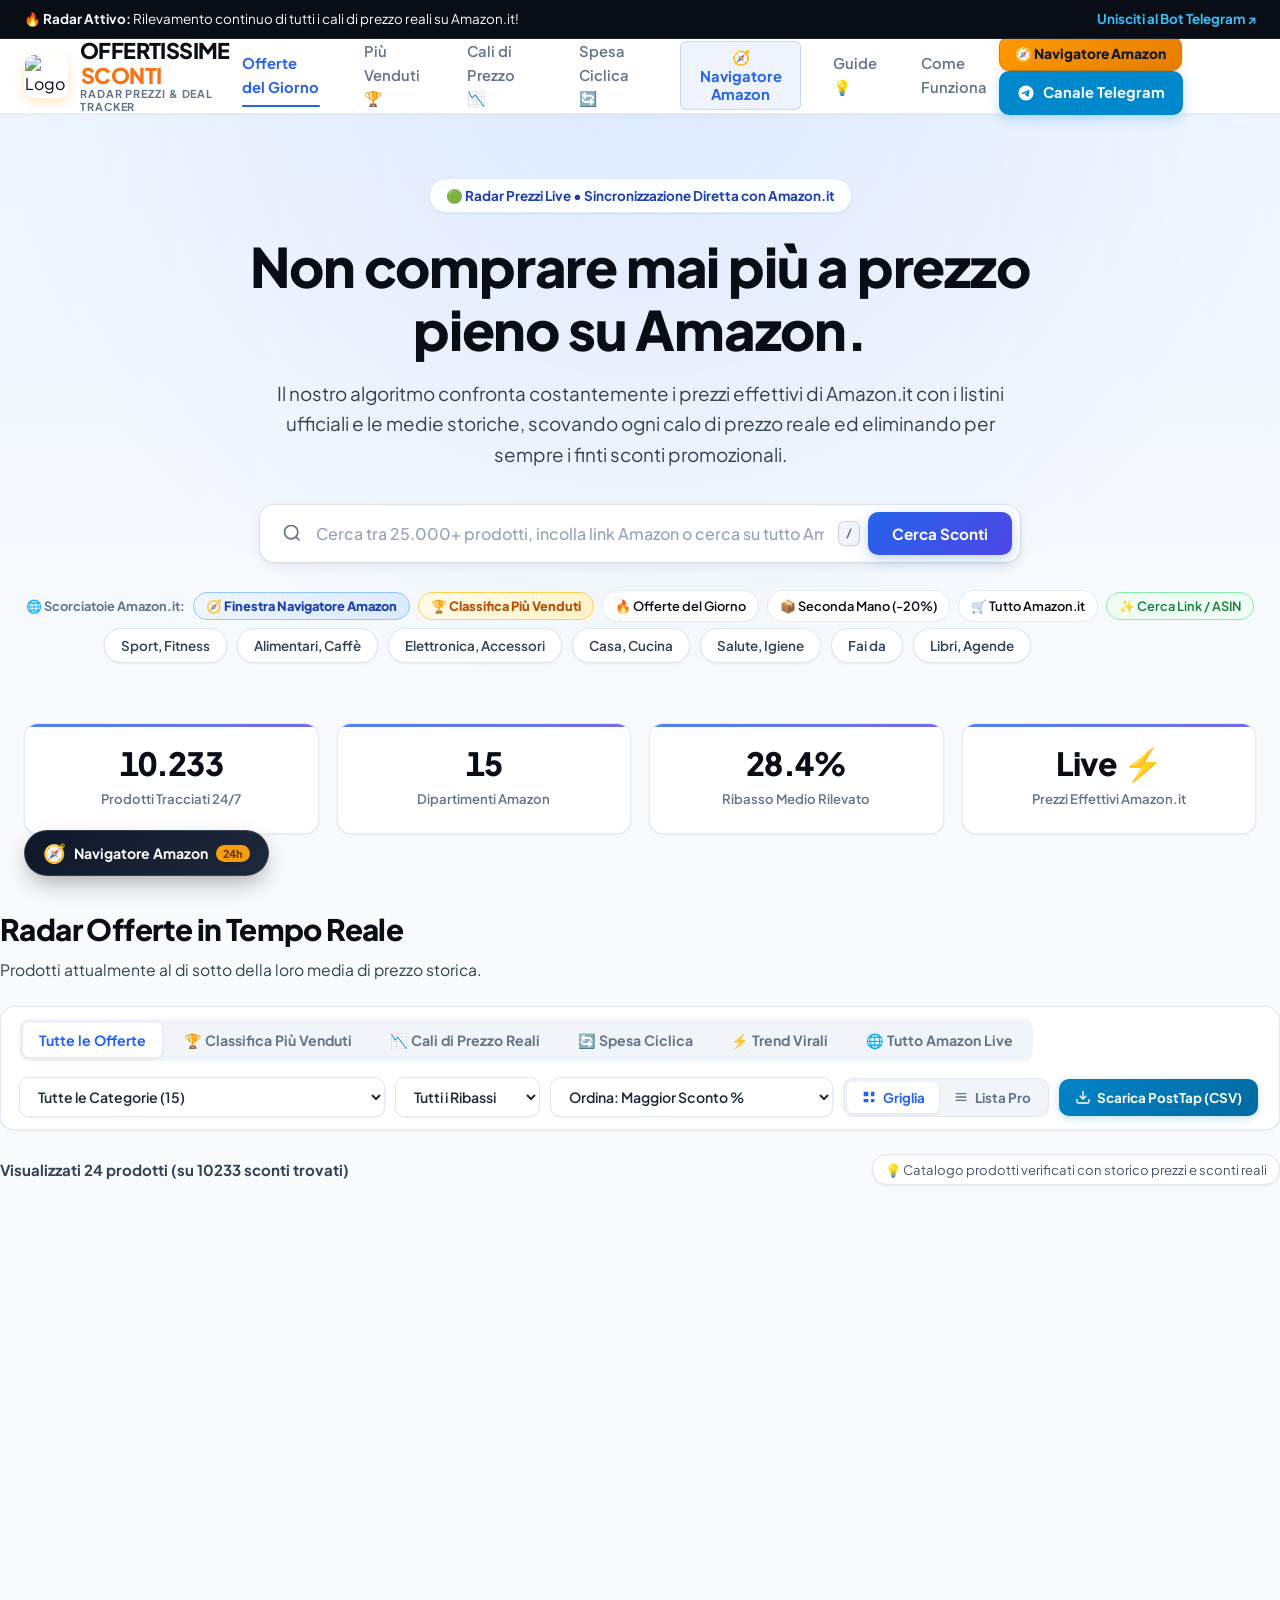
==== commit c94c4562: "feat(browser): Navigatore Amazon In-Site integrato con sessione e cookie affiliato 24h garantito" ====
--- a/web/index.html
+++ b/web/index.html
@@ -38,14 +38,14 @@
         <a href="#offerte" class="nav-link" id="nav-bestsellers">Più Venduti 🏆</a>
         <a href="#offerte" class="nav-link" id="nav-drops">Cali di Prezzo 📉</a>
         <a href="#ciclici" class="nav-link" id="nav-cyclical">Spesa Ciclica 🔄</a>
-        <a href="#guide" class="nav-link">Guide & Consigli 💡</a>
+        <button type="button" class="nav-link nav-btn-browser" id="nav-browser-hub">🧭 Navigatore Amazon</button>
+        <a href="#guide" class="nav-link">Guide 💡</a>
         <a href="#come-funziona" class="nav-link">Come Funziona</a>
-        <a href="#chi-siamo" class="nav-link">Chi Siamo</a>
       </nav>
 
       <div class="header-actions">
-        <button id="openAmazonGatewayBtn" class="btn btn-amazon-header" title="Cerca su Amazon.it">
-          🛒 Cerca su Amazon
+        <button id="openAmazonGatewayBtn" class="btn btn-amazon-header" title="Apri il Navigatore Amazon In-Site con Cookie 24h">
+          🧭 Navigatore Amazon
         </button>
         <a href="https://t.me/offertissimesconti_radar_bot" target="_blank" rel="noopener" class="btn btn-telegram">
           <svg class="tg-icon" viewBox="0 0 24 24" width="18" height="18" fill="currentColor">
@@ -85,9 +85,10 @@
       <!-- Quick Amazon Shortcuts -->
       <div class="amazon-quick-shortcuts">
         <span class="shortcut-label">🌐 Scorciatoie Amazon.it:</span>
+        <button id="btnHeroOpenBrowser" class="quick-link-pill pill-highlight-browser" title="Apri il Navigatore Amazon In-Site con sessione protetta 24h">🧭 Finestra Navigatore Amazon</button>
+        <button id="btnHeroBestsellers" class="quick-link-pill pill-highlight-bestseller" title="Visualizza la classifica dei più venduti direttamente qui sul sito">🏆 Classifica Più Venduti</button>
         <a href="https://www.amazon.it/gp/goldbox?tag=offertissimes-21" target="_blank" rel="noopener sponsored" class="quick-link-pill">🔥 Offerte del Giorno</a>
         <a href="https://www.amazon.it/warehouse-deals?tag=offertissimes-21" target="_blank" rel="noopener sponsored" class="quick-link-pill">📦 Seconda Mano (-20%)</a>
-        <button id="btnHeroBestsellers" class="quick-link-pill pill-highlight-bestseller" title="Visualizza la classifica dei più venduti direttamente qui sul sito">🏆 Classifica Più Venduti</button>
         <a href="https://www.amazon.it/?tag=offertissimes-21" target="_blank" rel="noopener sponsored" class="quick-link-pill">🛒 Tutto Amazon.it</a>
         <button id="btnOpenConverterHero" class="quick-link-pill pill-highlight">✨ Cerca Link / ASIN</button>
       </div>
@@ -544,6 +545,89 @@
     </div>
   </dialog>
 
+  <!-- Modal Finestra Navigatore Amazon In-Site (Mini-Browser Hub) -->
+  <dialog id="browserHubDialog" class="browser-dialog" aria-labelledby="browserDialogTitle">
+    <div class="browser-window">
+      <!-- Window Titlebar (macOS / Chrome browser style) -->
+      <div class="browser-titlebar">
+        <div class="browser-window-controls">
+          <button type="button" class="window-dot dot-close" id="closeBrowserModalBtn" aria-label="Chiudi finestra" title="Chiudi finestra"></button>
+          <button type="button" class="window-dot dot-minimize" aria-label="Minimizza" title="Minimizza"></button>
+          <button type="button" class="window-dot dot-maximize" aria-label="Ingrandisci" title="Ingrandisci"></button>
+        </div>
+        <div class="browser-window-title" id="browserDialogTitle">
+          <span class="browser-title-icon">🧭</span>
+          <span class="browser-title-text">OffertissimeSconti — Navigatore Amazon.it In-Site</span>
+        </div>
+        <div class="browser-security-badge" title="Tutti i link e prodotti aperti attivano la sessione di acquisto ufficiale con tracciamento per 24 ore">
+          <span class="security-dot"></span>
+          <span>Sessione 24h Protetta (<code>offertissimes-21</code>)</span>
+        </div>
+      </div>
+
+      <!-- Browser Toolbar / Address Bar -->
+      <div class="browser-toolbar">
+        <div class="browser-nav-buttons">
+          <button type="button" class="browser-nav-btn" id="btnBrowserHome" title="Torna alla Home del Navigatore" aria-label="Home">🏠</button>
+          <button type="button" class="browser-nav-btn" id="btnBrowserRefresh" title="Ricarica ricerca" aria-label="Ricarica">🔄</button>
+        </div>
+
+        <form class="browser-address-bar" id="browserSearchForm" action="#" onsubmit="return false;">
+          <span class="address-lock" title="Sessione Amazon protetta e verificata">🔒</span>
+          <span class="address-prefix">amazon.it/search?q=</span>
+          <input type="text" id="browserSearchInput" class="browser-input" placeholder="Cerca qualsiasi prodotto, marca, ASIN o reparto su Amazon..." autocomplete="off">
+          <button type="button" class="browser-clear-btn hidden" id="browserClearBtn" title="Cancella ricerca" aria-label="Cancella">✕</button>
+          <button type="submit" class="browser-search-submit" id="btnBrowserSearch">
+            <span>Cerca Live</span> ⚡
+          </button>
+        </form>
+
+        <a href="https://www.amazon.it/?tag=offertissimes-21" target="_blank" rel="noopener sponsored" class="browser-external-launch" id="btnBrowserDirectLaunch" title="Apri subito la navigazione libera su Amazon con cookie 24h">
+          <span>Apri su Amazon</span> ↗
+        </a>
+      </div>
+
+      <!-- Browser Bookmarks Bar (Quick Department Shortcuts) -->
+      <div class="browser-bookmarks-bar" id="browserBookmarksBar">
+        <span class="bookmarks-label">⭐ Reparti Rapidi:</span>
+        <button type="button" class="bookmark-chip active" data-query="">🏠 Home Reparti</button>
+        <button type="button" class="bookmark-chip" data-query="bestseller">🏆 Più Venduti</button>
+        <button type="button" class="bookmark-chip" data-query="offerte del giorno">🔥 Offerte del Giorno</button>
+        <button type="button" class="bookmark-chip" data-query="amazon warehouse seconda mano">📦 Seconda Mano (-20%)</button>
+        <button type="button" class="bookmark-chip" data-query="elettronica smartphone pc">💻 Elettronica</button>
+        <button type="button" class="bookmark-chip" data-query="casa e cucina">🏡 Casa & Cucina</button>
+        <button type="button" class="bookmark-chip" data-query="bellezza e cura della persona">💄 Bellezza</button>
+        <button type="button" class="bookmark-chip" data-query="alimentari e bevande">☕ Alimentari</button>
+        <button type="button" class="bookmark-chip" data-query="sport e fitness">🏃 Sport</button>
+        <button type="button" class="bookmark-chip" data-query="libri">📚 Libri</button>
+      </div>
+
+      <!-- Browser Viewport / Content Area -->
+      <div class="browser-viewport" id="browserViewport">
+        <!-- Rendered dynamically by app.js: Home Hub o Risultati Live -->
+      </div>
+
+      <!-- Browser Statusbar -->
+      <div class="browser-statusbar">
+        <div class="statusbar-left">
+          <span class="status-indicator">●</span>
+          <span id="browserStatusText">Pronto • Navigazione protetta con cookie 24h attivo per tutto Amazon.it</span>
+        </div>
+        <div class="statusbar-right">
+          <span>🛡️ Tag: <strong>offertissimes-21</strong></span>
+          <span>⚡ Spedizione Prime Garantita</span>
+        </div>
+      </div>
+    </div>
+  </dialog>
+
+  <!-- Floating In-Site Amazon Browser Launcher Button -->
+  <button id="btnFloatingBrowser" class="floating-browser-btn" aria-label="Apri il Navigatore Amazon Integrato" title="Apri il Navigatore Amazon con Sessione Affiliata 24h">
+    <span class="browser-floating-icon">🧭</span>
+    <span class="browser-floating-text">Navigatore Amazon</span>
+    <span class="browser-floating-badge">24h</span>
+  </button>
+
   <!-- Floating Scroll To Top Button -->
   <button id="scrollTopBtn" class="scroll-top-btn" aria-label="Torna all'inizio della pagina" title="Torna in cima">
     <svg width="20" height="20" viewBox="0 0 24 24" fill="none" stroke="currentColor" stroke-width="2.5" stroke-linecap="round" stroke-linejoin="round">
--- a/web/style.css
+++ b/web/style.css
@@ -2679,3 +2679,691 @@
   color: #64748b;
 }
 
+/* ==========================================================================
+   In-Site Amazon Browser Hub (Mini-Browser & Explorer)
+   ========================================================================== */
+
+/* Nav link & Hero pill */
+.nav-btn-browser {
+  background: rgba(37, 99, 235, 0.08);
+  border: 1px solid rgba(37, 99, 235, 0.2);
+  color: #2563eb !important;
+  font-weight: 700 !important;
+  cursor: pointer;
+  border-radius: var(--radius-xs);
+  padding: 6px 12px;
+  transition: all var(--transition-fast);
+}
+.nav-btn-browser:hover {
+  background: #2563eb;
+  color: #ffffff !important;
+  transform: translateY(-1px);
+}
+
+.pill-highlight-browser {
+  background: linear-gradient(135deg, #eff6ff 0%, #dbeafe 100%) !important;
+  color: #1e40af !important;
+  border: 1px solid #93c5fd !important;
+  font-weight: 800 !important;
+  cursor: pointer;
+  transition: all var(--transition-fast);
+}
+.pill-highlight-browser:hover {
+  background: linear-gradient(135deg, #dbeafe 0%, #bfdbfe 100%) !important;
+  transform: translateY(-1px);
+  box-shadow: 0 4px 10px rgba(37, 99, 235, 0.15);
+}
+
+/* Floating Launcher Dock Button */
+.floating-browser-btn {
+  position: fixed;
+  bottom: 24px;
+  left: 24px;
+  z-index: 990;
+  display: inline-flex;
+  align-items: center;
+  gap: 8px;
+  background: linear-gradient(135deg, #0f172a 0%, #1e293b 100%);
+  color: #ffffff;
+  border: 1px solid rgba(255, 255, 255, 0.15);
+  border-radius: 50px;
+  padding: 10px 18px;
+  font-family: inherit;
+  font-size: 0.88rem;
+  font-weight: 700;
+  cursor: pointer;
+  box-shadow: 0 10px 25px -5px rgba(0, 0, 0, 0.35), 0 0 0 1px rgba(255, 255, 255, 0.1);
+  backdrop-filter: blur(8px);
+  transition: all 0.25s cubic-bezier(0.16, 1, 0.3, 1);
+}
+.floating-browser-btn:hover {
+  transform: translateY(-2px) scale(1.02);
+  background: linear-gradient(135deg, #2563eb 0%, #1d4ed8 100%);
+  box-shadow: 0 14px 28px -4px rgba(37, 99, 235, 0.4);
+  border-color: rgba(255, 255, 255, 0.3);
+}
+.browser-floating-icon {
+  font-size: 1.15rem;
+}
+.browser-floating-badge {
+  background: #f59e0b;
+  color: #78350f;
+  font-size: 0.68rem;
+  font-weight: 800;
+  padding: 2px 7px;
+  border-radius: 12px;
+  box-shadow: 0 1px 3px rgba(0, 0, 0, 0.2);
+}
+
+/* Browser Modal Dialog */
+.browser-dialog {
+  margin: auto;
+  padding: 0;
+  border: none;
+  border-radius: 18px;
+  box-shadow: 0 30px 70px -15px rgba(0, 0, 0, 0.65), 0 0 0 1px rgba(255, 255, 255, 0.15);
+  max-width: 1060px;
+  width: 95%;
+  height: 88vh;
+  max-height: 90vh;
+  background: #0f172a;
+  color: #f8fafc;
+  overflow: hidden;
+  opacity: 0;
+  transform: translateY(20px) scale(0.98);
+  transition: opacity 0.25s ease-out, transform 0.25s cubic-bezier(0.16, 1, 0.3, 1), overlay 0.25s allow-discrete, display 0.25s allow-discrete;
+}
+.browser-dialog[open] {
+  opacity: 1;
+  transform: translateY(0) scale(1);
+  display: flex;
+}
+@starting-style {
+  .browser-dialog[open] {
+    opacity: 0;
+    transform: translateY(20px) scale(0.98);
+  }
+}
+.browser-dialog::backdrop {
+  background: rgba(9, 13, 22, 0.75);
+  backdrop-filter: blur(10px);
+  -webkit-backdrop-filter: blur(10px);
+  opacity: 0;
+  transition: opacity 0.25s ease-out, overlay 0.25s allow-discrete, display 0.25s allow-discrete;
+}
+.browser-dialog[open]::backdrop {
+  opacity: 1;
+}
+@starting-style {
+  .browser-dialog[open]::backdrop {
+    opacity: 0;
+  }
+}
+
+.browser-window {
+  display: flex;
+  flex-direction: column;
+  width: 100%;
+  height: 100%;
+  background: #0f172a;
+}
+
+/* Titlebar */
+.browser-titlebar {
+  display: flex;
+  align-items: center;
+  justify-content: space-between;
+  padding: 10px 16px;
+  background: #1e293b;
+  border-bottom: 1px solid rgba(255, 255, 255, 0.08);
+  user-select: none;
+}
+.browser-window-controls {
+  display: flex;
+  align-items: center;
+  gap: 7px;
+  width: 80px;
+}
+.window-dot {
+  width: 12px;
+  height: 12px;
+  border-radius: 50%;
+  border: none;
+  cursor: pointer;
+  padding: 0;
+  transition: opacity 0.15s ease;
+}
+.dot-close {
+  background: #ef4444;
+}
+.dot-close:hover {
+  background: #dc2626;
+}
+.dot-minimize {
+  background: #f59e0b;
+}
+.dot-maximize {
+  background: #10b981;
+}
+
+.browser-window-title {
+  display: flex;
+  align-items: center;
+  gap: 8px;
+  font-size: 0.84rem;
+  font-weight: 700;
+  color: #cbd5e1;
+  letter-spacing: -0.2px;
+}
+.browser-title-icon {
+  font-size: 1rem;
+}
+
+.browser-security-badge {
+  display: flex;
+  align-items: center;
+  gap: 6px;
+  font-size: 0.72rem;
+  font-weight: 700;
+  color: #34d399;
+  background: rgba(16, 185, 129, 0.12);
+  border: 1px solid rgba(16, 185, 129, 0.25);
+  padding: 3px 9px;
+  border-radius: 20px;
+}
+.security-dot {
+  width: 7px;
+  height: 7px;
+  border-radius: 50%;
+  background: #10b981;
+  box-shadow: 0 0 8px #10b981;
+}
+
+/* Toolbar */
+.browser-toolbar {
+  display: flex;
+  align-items: center;
+  gap: 10px;
+  padding: 8px 16px;
+  background: #0f172a;
+  border-bottom: 1px solid rgba(255, 255, 255, 0.08);
+}
+.browser-nav-buttons {
+  display: flex;
+  align-items: center;
+  gap: 6px;
+}
+.browser-nav-btn {
+  background: #1e293b;
+  border: 1px solid rgba(255, 255, 255, 0.08);
+  color: #cbd5e1;
+  width: 32px;
+  height: 32px;
+  border-radius: 6px;
+  display: flex;
+  align-items: center;
+  justify-content: center;
+  font-size: 0.95rem;
+  cursor: pointer;
+  transition: all 0.15s ease;
+}
+.browser-nav-btn:hover {
+  background: #334155;
+  color: #ffffff;
+}
+
+.browser-address-bar {
+  flex: 1;
+  display: flex;
+  align-items: center;
+  background: #1e293b;
+  border: 1px solid rgba(255, 255, 255, 0.12);
+  border-radius: 8px;
+  padding: 4px 8px;
+  gap: 6px;
+  transition: border-color 0.2s ease, box-shadow 0.2s ease;
+}
+.browser-address-bar:focus-within {
+  border-color: #3b82f6;
+  box-shadow: 0 0 0 2px rgba(59, 130, 246, 0.25);
+}
+.address-lock {
+  font-size: 0.8rem;
+  color: #10b981;
+}
+.address-prefix {
+  font-size: 0.8rem;
+  color: #64748b;
+  font-family: monospace;
+  user-select: none;
+}
+.browser-input {
+  flex: 1;
+  background: transparent;
+  border: none;
+  color: #f8fafc;
+  font-size: 0.88rem;
+  font-family: inherit;
+  outline: none;
+  min-width: 0;
+}
+.browser-input::placeholder {
+  color: #64748b;
+}
+
+.browser-clear-btn {
+  background: #334155;
+  border: none;
+  color: #94a3b8;
+  width: 20px;
+  height: 20px;
+  border-radius: 50%;
+  font-size: 0.72rem;
+  cursor: pointer;
+  display: flex;
+  align-items: center;
+  justify-content: center;
+  transition: all 0.15s ease;
+}
+.browser-clear-btn:hover {
+  background: #475569;
+  color: #ffffff;
+}
+
+.browser-search-submit {
+  background: #2563eb;
+  color: #ffffff;
+  border: none;
+  border-radius: 6px;
+  padding: 5px 12px;
+  font-size: 0.8rem;
+  font-weight: 700;
+  cursor: pointer;
+  display: inline-flex;
+  align-items: center;
+  gap: 4px;
+  transition: background 0.15s ease;
+}
+.browser-search-submit:hover {
+  background: #1d4ed8;
+}
+
+.browser-external-launch {
+  background: linear-gradient(135deg, #f59e0b 0%, #d97706 100%);
+  color: #ffffff;
+  text-decoration: none;
+  border-radius: 6px;
+  padding: 7px 14px;
+  font-size: 0.82rem;
+  font-weight: 800;
+  display: inline-flex;
+  align-items: center;
+  gap: 5px;
+  white-space: nowrap;
+  box-shadow: 0 2px 6px rgba(217, 119, 6, 0.3);
+  transition: all 0.15s ease;
+}
+.browser-external-launch:hover {
+  transform: translateY(-1px);
+  box-shadow: 0 4px 10px rgba(217, 119, 6, 0.4);
+}
+
+/* Bookmarks Bar */
+.browser-bookmarks-bar {
+  display: flex;
+  align-items: center;
+  gap: 6px;
+  padding: 6px 16px;
+  background: #162032;
+  border-bottom: 1px solid rgba(255, 255, 255, 0.06);
+  overflow-x: auto;
+  scrollbar-width: thin;
+}
+.bookmarks-label {
+  font-size: 0.72rem;
+  font-weight: 700;
+  color: #94a3b8;
+  white-space: nowrap;
+}
+.bookmark-chip {
+  background: rgba(255, 255, 255, 0.05);
+  border: 1px solid rgba(255, 255, 255, 0.08);
+  color: #cbd5e1;
+  font-size: 0.74rem;
+  font-weight: 600;
+  padding: 3px 9px;
+  border-radius: 12px;
+  white-space: nowrap;
+  cursor: pointer;
+  transition: all 0.15s ease;
+}
+.bookmark-chip:hover {
+  background: rgba(255, 255, 255, 0.12);
+  color: #ffffff;
+  border-color: rgba(255, 255, 255, 0.2);
+}
+.bookmark-chip.active {
+  background: #2563eb;
+  color: #ffffff;
+  border-color: #3b82f6;
+}
+
+/* Browser Viewport Area */
+.browser-viewport {
+  flex: 1;
+  overflow-y: auto;
+  background: #f8fafc;
+  color: #0f172a;
+  padding: 24px;
+}
+
+/* Home Hub Layout */
+.browser-hub-hero {
+  background: linear-gradient(135deg, #1e3a8a 0%, #1e40af 50%, #2563eb 100%);
+  color: #ffffff;
+  border-radius: 14px;
+  padding: 24px;
+  margin-bottom: 24px;
+  box-shadow: 0 10px 25px -5px rgba(30, 58, 138, 0.3);
+  display: flex;
+  justify-content: space-between;
+  align-items: center;
+  flex-wrap: wrap;
+  gap: 16px;
+}
+.browser-hub-hero-title {
+  font-size: 1.35rem;
+  font-weight: 800;
+  letter-spacing: -0.4px;
+  margin-bottom: 6px;
+}
+.browser-hub-hero-desc {
+  font-size: 0.88rem;
+  color: #bfdbfe;
+  max-width: 580px;
+  line-height: 1.45;
+}
+.browser-hub-hero-badge {
+  background: rgba(255, 255, 255, 0.15);
+  border: 1px solid rgba(255, 255, 255, 0.25);
+  padding: 8px 14px;
+  border-radius: 8px;
+  font-size: 0.78rem;
+  font-weight: 700;
+  display: inline-flex;
+  align-items: center;
+  gap: 6px;
+}
+
+.browser-section-title {
+  font-size: 1.1rem;
+  font-weight: 800;
+  color: #0f172a;
+  margin-bottom: 12px;
+  display: flex;
+  align-items: center;
+  gap: 8px;
+}
+
+.browser-depts-grid {
+  display: grid;
+  grid-template-columns: repeat(auto-fill, minmax(210px, 1fr));
+  gap: 12px;
+  margin-bottom: 24px;
+}
+.browser-dept-card {
+  display: flex;
+  align-items: center;
+  gap: 12px;
+  background: #ffffff;
+  border: 1px solid #e2e8f0;
+  border-radius: 10px;
+  padding: 12px 14px;
+  text-decoration: none;
+  color: #1e293b;
+  cursor: pointer;
+  transition: all 0.2s ease;
+  box-shadow: 0 1px 3px rgba(0, 0, 0, 0.04);
+}
+.browser-dept-card:hover {
+  border-color: #2563eb;
+  background: #eff6ff;
+  transform: translateY(-2px);
+  box-shadow: 0 6px 14px rgba(37, 99, 235, 0.1);
+}
+.browser-dept-icon {
+  font-size: 1.6rem;
+  flex-shrink: 0;
+}
+.browser-dept-name {
+  font-size: 0.86rem;
+  font-weight: 700;
+  color: #0f172a;
+  display: block;
+}
+.browser-dept-meta {
+  font-size: 0.74rem;
+  color: #64748b;
+  display: block;
+}
+
+/* Converter Box in Browser Hub */
+.browser-converter-card {
+  background: #ffffff;
+  border: 1px solid #e2e8f0;
+  border-radius: 12px;
+  padding: 20px;
+  margin-bottom: 24px;
+  box-shadow: 0 1px 3px rgba(0, 0, 0, 0.04);
+}
+.browser-converter-title {
+  font-size: 0.98rem;
+  font-weight: 800;
+  color: #0f172a;
+  margin-bottom: 6px;
+  display: flex;
+  align-items: center;
+  gap: 6px;
+}
+.browser-converter-desc {
+  font-size: 0.82rem;
+  color: #64748b;
+  margin-bottom: 12px;
+}
+.browser-converter-form {
+  display: flex;
+  gap: 8px;
+}
+.browser-converter-input {
+  flex: 1;
+  border: 1px solid #cbd5e1;
+  border-radius: 8px;
+  padding: 8px 12px;
+  font-size: 0.88rem;
+  outline: none;
+}
+.browser-converter-input:focus {
+  border-color: #2563eb;
+  box-shadow: 0 0 0 2px rgba(37, 99, 235, 0.2);
+}
+
+/* Live Results in Browser Viewport */
+.browser-results-header {
+  display: flex;
+  justify-content: space-between;
+  align-items: center;
+  flex-wrap: wrap;
+  gap: 12px;
+  margin-bottom: 16px;
+  padding-bottom: 12px;
+  border-bottom: 1px solid #e2e8f0;
+}
+.browser-results-title {
+  font-size: 1.15rem;
+  font-weight: 800;
+  color: #0f172a;
+}
+.browser-results-sub {
+  font-size: 0.82rem;
+  color: #64748b;
+}
+
+.browser-products-grid {
+  display: grid;
+  grid-template-columns: repeat(auto-fill, minmax(210px, 1fr));
+  gap: 16px;
+}
+.browser-card {
+  background: #ffffff;
+  border: 1px solid #e2e8f0;
+  border-radius: 12px;
+  padding: 14px;
+  display: flex;
+  flex-direction: column;
+  transition: all 0.2s ease;
+  box-shadow: 0 2px 4px rgba(0, 0, 0, 0.04);
+}
+.browser-card:hover {
+  transform: translateY(-2px);
+  border-color: #93c5fd;
+  box-shadow: 0 8px 20px rgba(0, 0, 0, 0.08);
+}
+.browser-card-top {
+  display: flex;
+  justify-content: space-between;
+  align-items: flex-start;
+  margin-bottom: 8px;
+  gap: 4px;
+}
+.browser-card-img-box {
+  height: 140px;
+  display: flex;
+  align-items: center;
+  justify-content: center;
+  background: #f8fafc;
+  border-radius: 8px;
+  margin-bottom: 10px;
+  overflow: hidden;
+  text-decoration: none;
+}
+.browser-card-img {
+  max-width: 100%;
+  max-height: 100%;
+  object-fit: contain;
+  transition: transform 0.2s ease;
+}
+.browser-card:hover .browser-card-img {
+  transform: scale(1.04);
+}
+.browser-card-brand {
+  font-size: 0.72rem;
+  font-weight: 700;
+  color: #64748b;
+  text-transform: uppercase;
+}
+.browser-card-title {
+  font-size: 0.86rem;
+  font-weight: 700;
+  color: #0f172a;
+  line-height: 1.35;
+  margin: 4px 0 10px 0;
+  display: -webkit-box;
+  -webkit-line-clamp: 2;
+  -webkit-box-orient: vertical;
+  overflow: hidden;
+  flex-grow: 1;
+}
+.browser-card-prices {
+  display: flex;
+  align-items: baseline;
+  gap: 8px;
+  margin-bottom: 12px;
+}
+.browser-card-price {
+  font-size: 1.15rem;
+  font-weight: 800;
+  color: #047857;
+}
+.browser-card-old-price {
+  font-size: 0.8rem;
+  color: #94a3b8;
+  text-decoration: line-through;
+}
+.browser-card-btn {
+  background: linear-gradient(135deg, #f59e0b 0%, #d97706 100%);
+  color: #ffffff;
+  text-decoration: none;
+  border: none;
+  border-radius: 6px;
+  padding: 8px 12px;
+  font-size: 0.82rem;
+  font-weight: 800;
+  text-align: center;
+  display: flex;
+  align-items: center;
+  justify-content: center;
+  gap: 5px;
+  transition: all 0.15s ease;
+  box-shadow: 0 2px 4px rgba(217, 119, 6, 0.25);
+}
+.browser-card-btn:hover {
+  background: linear-gradient(135deg, #d97706 0%, #b45309 100%);
+  box-shadow: 0 4px 8px rgba(217, 119, 6, 0.35);
+}
+
+/* Statusbar */
+.browser-statusbar {
+  display: flex;
+  align-items: center;
+  justify-content: space-between;
+  padding: 8px 16px;
+  background: #1e293b;
+  border-top: 1px solid rgba(255, 255, 255, 0.08);
+  font-size: 0.74rem;
+  color: #94a3b8;
+  user-select: none;
+}
+.statusbar-left {
+  display: flex;
+  align-items: center;
+  gap: 8px;
+}
+.status-indicator {
+  color: #10b981;
+  font-size: 0.8rem;
+}
+.statusbar-right {
+  display: flex;
+  align-items: center;
+  gap: 14px;
+}
+
+/* Responsive adjustments */
+@media (max-width: 768px) {
+  .browser-dialog {
+    width: 98%;
+    height: 94vh;
+    max-height: 96vh;
+    border-radius: 12px;
+  }
+  .browser-toolbar {
+    flex-wrap: wrap;
+    padding: 8px 10px;
+  }
+  .browser-address-bar {
+    order: 3;
+    width: 100%;
+    margin-top: 4px;
+  }
+  .floating-browser-btn {
+    bottom: 20px;
+    left: 14px;
+    padding: 8px 14px;
+    font-size: 0.82rem;
+  }
+  .browser-hub-hero {
+    padding: 16px;
+  }
+}
+
+
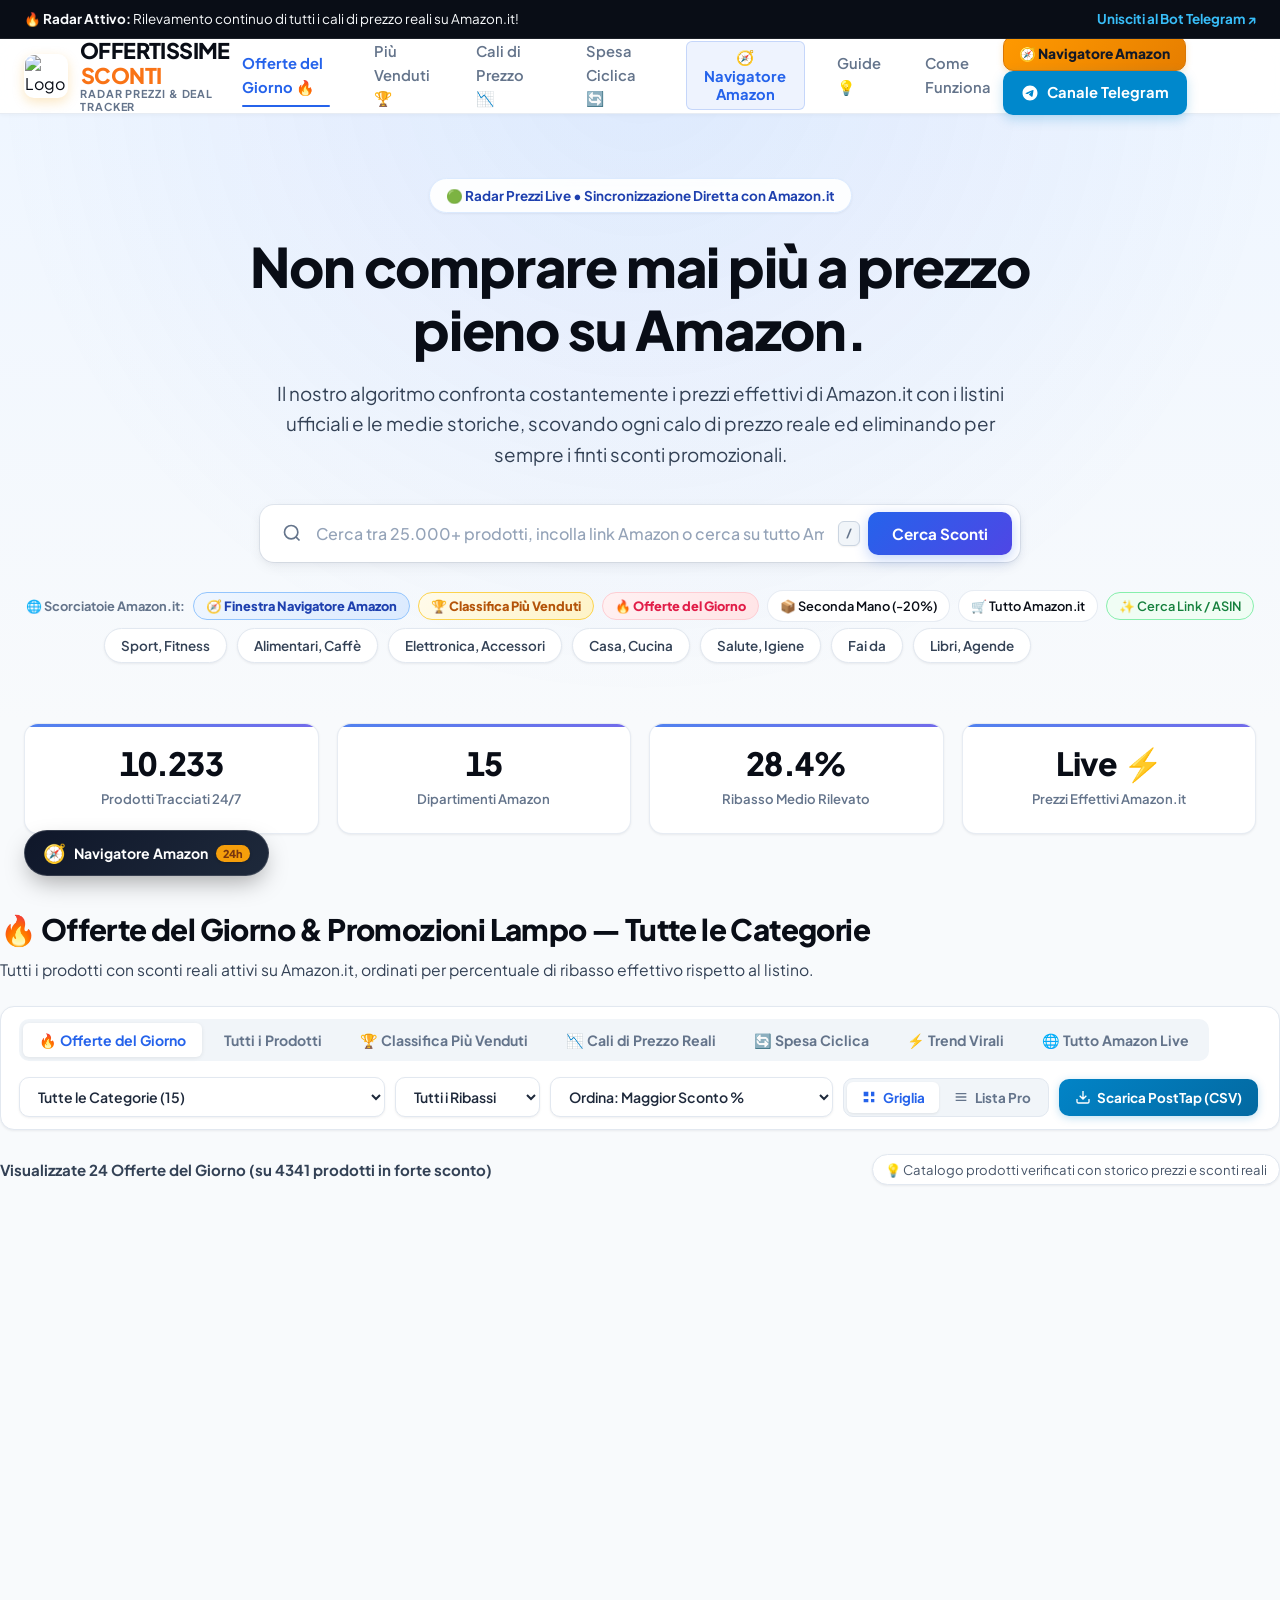
==== commit 0e23da93: "feat(deals): visualizzazione on-site di tutte le Offerte del Giorno e promozioni reali Amazon" ====
--- a/web/index.html
+++ b/web/index.html
@@ -34,7 +34,7 @@
       </a>
 
       <nav class="nav-menu" aria-label="Navigazione Principale">
-        <a href="#offerte" class="nav-link active">Offerte del Giorno</a>
+        <a href="#offerte" class="nav-link active" id="nav-daily-deals">Offerte del Giorno 🔥</a>
         <a href="#offerte" class="nav-link" id="nav-bestsellers">Più Venduti 🏆</a>
         <a href="#offerte" class="nav-link" id="nav-drops">Cali di Prezzo 📉</a>
         <a href="#ciclici" class="nav-link" id="nav-cyclical">Spesa Ciclica 🔄</a>
@@ -87,7 +87,7 @@
         <span class="shortcut-label">🌐 Scorciatoie Amazon.it:</span>
         <button id="btnHeroOpenBrowser" class="quick-link-pill pill-highlight-browser" title="Apri il Navigatore Amazon In-Site con sessione protetta 24h">🧭 Finestra Navigatore Amazon</button>
         <button id="btnHeroBestsellers" class="quick-link-pill pill-highlight-bestseller" title="Visualizza la classifica dei più venduti direttamente qui sul sito">🏆 Classifica Più Venduti</button>
-        <a href="https://www.amazon.it/gp/goldbox?tag=offertissimes-21" target="_blank" rel="noopener sponsored" class="quick-link-pill">🔥 Offerte del Giorno</a>
+        <button id="btnHeroDailyDeals" class="quick-link-pill pill-highlight-deals" title="Visualizza tutte le Offerte del Giorno reali direttamente sul sito">🔥 Offerte del Giorno</button>
         <a href="https://www.amazon.it/warehouse-deals?tag=offertissimes-21" target="_blank" rel="noopener sponsored" class="quick-link-pill">📦 Seconda Mano (-20%)</a>
         <a href="https://www.amazon.it/?tag=offertissimes-21" target="_blank" rel="noopener sponsored" class="quick-link-pill">🛒 Tutto Amazon.it</a>
         <button id="btnOpenConverterHero" class="quick-link-pill pill-highlight">✨ Cerca Link / ASIN</button>
@@ -133,7 +133,8 @@
       <!-- Filters & Tabs -->
       <div class="filters-toolbar">
         <div class="filter-tabs">
-          <button class="tab-btn active" data-filter="all">Tutte le Offerte</button>
+          <button class="tab-btn active" data-filter="daily_deals" id="tabDailyDeals" title="Tutte le Offerte del Giorno e promozioni a tempo limitato di Amazon">🔥 Offerte del Giorno</button>
+          <button class="tab-btn" data-filter="all">Tutti i Prodotti</button>
           <button class="tab-btn" data-filter="bestsellers" id="tabBestsellers" title="Classifica ufficiale dei prodotti più venduti su Amazon.it">🏆 Classifica Più Venduti</button>
           <button class="tab-btn" data-filter="drops">📉 Cali di Prezzo Reali</button>
           <button class="tab-btn" data-filter="cyclical">🔄 Spesa Ciclica</button>
@@ -491,11 +492,11 @@
               <span>Tutto il catalogo e le offerte</span>
             </div>
           </a>
-          <a href="https://www.amazon.it/gp/goldbox?tag=offertissimes-21" target="_blank" rel="noopener sponsored" class="dept-card">
+          <a href="#offerte" class="dept-card" id="modalDeptDailyDeals">
             <span class="dept-icon">🔥</span>
             <div>
               <strong>Offerte del Giorno & Lampo</strong>
-              <span>Sconti a tempo limitato di oggi</span>
+              <span>Visualizza tutte le offerte scontate nel sito</span>
             </div>
           </a>
           <a href="https://www.amazon.it/warehouse-deals?tag=offertissimes-21" target="_blank" rel="noopener sponsored" class="dept-card">
--- a/web/style.css
+++ b/web/style.css
@@ -914,6 +914,46 @@
   box-shadow: 0 2px 6px rgba(217, 119, 6, 0.15);
 }
 
+.pill-highlight-deals {
+  background: linear-gradient(135deg, #fff1f2 0%, #ffe4e6 100%) !important;
+  color: #e11d48 !important;
+  border: 1px solid #fecdd3 !important;
+  font-weight: 800 !important;
+  cursor: pointer;
+  transition: all 0.2s ease;
+}
+.pill-highlight-deals:hover {
+  background: linear-gradient(135deg, #ffe4e6 0%, #fecdd3 100%) !important;
+  transform: translateY(-1px);
+  box-shadow: 0 2px 6px rgba(225, 29, 72, 0.2);
+}
+
+.badge-deal-hot {
+  background: linear-gradient(135deg, #ef4444 0%, #dc2626 100%);
+  color: #ffffff;
+  font-weight: 800;
+  font-size: 0.74rem;
+  padding: 3px 8px;
+  border-radius: 6px;
+  box-shadow: 0 2px 4px rgba(239, 68, 68, 0.25);
+  display: inline-flex;
+  align-items: center;
+  gap: 4px;
+}
+
+.badge-deal-day {
+  background: linear-gradient(135deg, #f97316 0%, #ea580c 100%);
+  color: #ffffff;
+  font-weight: 800;
+  font-size: 0.74rem;
+  padding: 3px 8px;
+  border-radius: 6px;
+  box-shadow: 0 2px 4px rgba(249, 115, 22, 0.25);
+  display: inline-flex;
+  align-items: center;
+  gap: 4px;
+}
+
 .card-category {
   font-size: 0.75rem;
   font-weight: 700;
